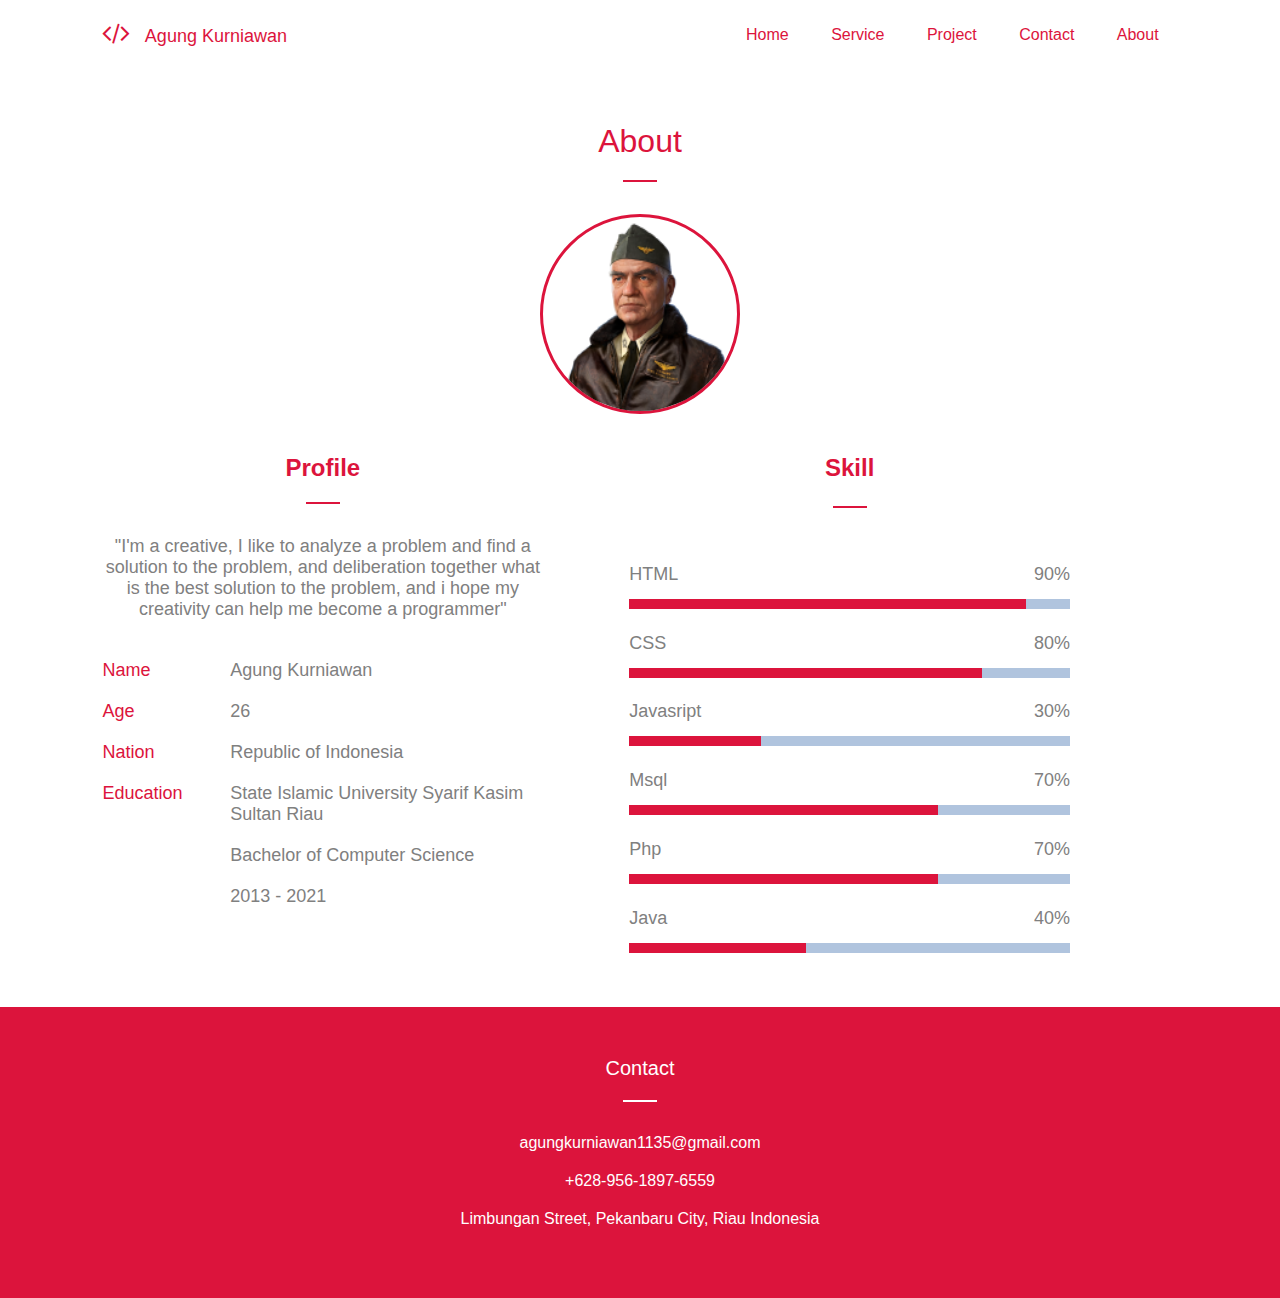
==== about.html @ ad40d70b "Update about.html" ====
<!DOCTYPE html>
<html lang="en">
<head>
    <meta charset="UTF-8">
    <meta http-equiv="X-UA-Compatible" content="IE=edge">
    <meta name="viewport" content="width=device-width, initial-scale=1.0">
    <title>Portfolio</title>
    <link rel="stylesheet" href="style.css">
    <link rel="stylesheet" href="awesome/css/all.min.css">
    <link rel="stylesheet" href="https://maxcdn.bootstrapcdn.com/font-awesome/4.5.0/css/font-awesome.min.css" />
</head>
    <body>
        <!-- Navbar -->
        <div class="navbar-fixed">
            <div class="navbar-relative">
                <i class="fa fa-code"></i>
                <a href="#">Agung Kurniawan</a>
                <div class="navbar-absolute">
                    <a href="index.html">Home</a>
                    <a href="index.html#service">Service</a>
                    <a href="index.html#project">Project</a>
                    <a href="#contact">Contact</a>
                    <a href="#about">About</a>
                </div>
                
            </div>
        </div>

        
        <!-- About -->
        <div class="about" id="about">
            <h1>About</h1>
            <div class="garis">

            </div>
            <img src="halsey.png" alt="profile">

            <div class="about-info">
                <div class="profile">
                    <h2>Profile</h2>
                    <div class="garis">

                    </div>
                    <div class="profile-info">
                        <p>"I'm a creative, I like to analyze a problem and find a solution to the problem, and deliberation together what is the best solution to the problem, and i hope my creativity can help me become a programmer"</p>
                        <div class="bio">
                            <!-- name -->
                            <h5>Name</h5>
                            <h5>Agung Kurniawan</h5>

                            <!-- age -->
                            <h5>Age</h5>
                            <h5>26</h5>

                            <!-- nation -->
                            <h5>Nation</h5>
                            <h5>Republic of Indonesia</h5>

                            <!-- study -->
                            <h5>Education</h5>
                            <h5>State Islamic University Syarif Kasim Sultan Riau </h5>
                            <h5></h5>
                            <h5>Bachelor of Computer Science</h5>
                            <h5></h5>
                            <h5>2013 - 2021</h5>

                        </div>
                    </div>
                </div>


                <div class="skill">
                    <h2>Skill</h2>
                    <div class="garis">

                    </div>
                    <!-- HTML -->
                    <div class="skill-info">
                        <h4>HTML</h4>
                        <h4>90%</h4>
                    </div>
                    <div class="bar">
                        <div class="rate html">

                        </div>
                    </div>

                    <!-- CSS -->
                    <div class="skill-info">
                        <h4>CSS</h4>
                        <h4>80%</h4>
                    </div>
                    <div class="bar">
                        <div class="rate css">

                        </div>
                    </div>

                    <!-- Javasript -->
                    <div class="skill-info">
                        <h4>Javasript</h4>
                        <h4>30%</h4>
                    </div>
                    <div class="bar">
                        <div class="rate javascript">

                        </div>
                    </div>

                    <!-- Mysql -->
                    <div class="skill-info">
                        <h4>Msql</h4>
                        <h4>70%</h4>
                    </div>
                    <div class="bar">
                        <div class="rate mysql">

                        </div>
                    </div>

                    <!-- Php -->
                    <div class="skill-info">
                        <h4>Php</h4>
                        <h4>70%</h4>
                    </div>
                    <div class="bar">
                        <div class="rate php">

                        </div>
                    </div>

                    <!-- Java -->
                    <div class="skill-info">
                        <h4>Java</h4>
                        <h4>40%</h4>
                    </div>
                    <div class="bar">
                        <div class="rate java">

                        </div>
                    </div>

                    
                </div>
            </div>
        </div>


       


        <!-- footer -->
        <div class="footer">
            <h4 id="contact">Contact</h4>
            <div class="garis">

            </div>
            <div class="contact-list">
                <a href="mailto:agungkurniawan1135@gmail.com">agungkurniawan1135@gmail.com
                </a>
                <a href="tel:+628-956-1897-6559">+628-956-1897-6559</a>
                <h4>Limbungan Street, Pekanbaru City, Riau Indonesia</h4>
            </div>
        </div>


    </body>
</html>
---- style.css ----
html {
    scroll-behavior: smooth;
}
body {
    font-family: Arial, Helvetica, sans-serif;
    font-size: 16px;
    color: grey;
    margin: 0;
}

.navbar-fixed {
    position: fixed;
    top: 0;
    left: 0;
    right: 0;
    width: 100%;
    background-color: white;
}
.navbar-relative {
    position: relative;
    width: 84%;
    margin : 0 auto;
    box-sizing: border-box;
}
.navbar-relative i {
    color: crimson;
    padding-right: 10px;
    font-size: 26px;
}
.navbar-relative a {
    display: inline-block;
    color: crimson;
    padding: 26px 0;
    text-decoration: none;
    font-size: 18px;
    font-weight: 500;
}
.navbar-relative a i:hover {
    color:darkred;
}
.navbar-absolute {
    position: absolute;
    top:0;
    right: 0;
    box-sizing: border-box;
}
.navbar-absolute a {
    display: inline-block;
    padding: 26px 19px;
    color: crimson;
    text-decoration: none;
    font-size: 16px;
    font-weight: normal;
}
.navbar-absolute a:hover {
    color:darkred;
}




.header {
    width: 84%;
    height: 470px;
    margin: 73px auto 0 auto;
    display: grid;
    grid-template-columns: 50% 50%;
    box-sizing: border-box;
}
.header .title h1 {
    padding: 30px 0 0 0;
    margin: 0;
}
.header .title h1:first-of-type {
    font-size: 24px;
    padding: 60px 0 0 0;
    margin: 0;
}
.header .title h2 {
    color:crimson;
    font-size: 24px;
    padding: 30px 0 0 0;
    margin: 0;
}
.header .image {
    background-image: url(banner.jpg);
    background-size: 100%;
    background-repeat: no-repeat;
}




.service {
    width: 100%;
    display: grid;
    grid-template-columns: 100%;
    grid-template-rows: auto auto;
    background-color: crimson;
    box-sizing: border-box;
    padding: 50px 0;
}
.service h2 {
    margin: 0;
    font-size: 38px;
    text-align: center;
    color: white;
    font-weight: normal;
    padding-bottom: 20px;
}
.service .garis {
    width: 34px;
    height: 32px;
    border-top: 2px solid white;
    margin: 0 auto;
}
.service .card {
    width: 84%;
    margin: 0 auto;
    display: grid;
    grid-template-columns: 30% 30% 30%;
    grid-template-rows: auto;
    grid-column-gap: 5%;
}
.service .card .design {
    background-color: white;
    border-radius: 15px;
    padding: 20px;
    box-sizing: border-box;
}
.service .card .info {
    background-color: white;
    border-radius: 10px;
    padding: 30px 20px;
    width: 100%;
    box-sizing: border-box;
}
.service .card .info h3 {
    margin: 0;
    text-align: center;
    color: crimson;

}
.service .card .info p {
    text-align: center;
}
.service .card .info i {
    display: block;
    color: crimson;
    text-align: center;
    font-size: 60px;
    font-weight: normal;
    padding-bottom: 16px;
}




.project {
    width: 84%;
    margin: 0 auto;
    padding: 50px 0;
    display: grid;
    grid-template-columns: 100%;
    grid-template-rows: auto;
}
.project h2 {
    margin: 0;
    text-align: center;
    font-size: 38px;
    color: crimson;
    font-weight: normal;
    padding-bottom: 20px;
}
.project .garis {
    width: 34px;
    height: 32px;
    border-top: 2px solid crimson;
    margin: 0 auto;
}
.project .project-list {
    display: grid;
    grid-template-columns: 30% 62%;
    box-sizing: border-box;
    grid-column-gap: 8%;
    grid-row-gap: 10px 10px 10px;
}
.project .project-list .list-info {
    display: grid;
    box-sizing: border-box;
    grid-template-columns: 100%;
    grid-template-rows: auto auto auto;
}
.project .project-list img {
    width: 100%;
}
.project .project-list .list-info h1 {
    font-size:30px;
    font-weight: normal;
}
.project .project-list .list-info a {
    display: inline-block;
    color: crimson;
    text-decoration: none;
    text-align: center;
    width: 80px;
    font-size: 18px;
    padding: 10px 20px;
    margin: 20px 0;
    border: 1px solid crimson;
    border-radius: 14px;
}
.project .project-list .list-info a:hover {
    color: white;
    background-color: crimson;
}
.project .project-list .list-info p {
    text-align: justify;
}




.footer {
    width: 100%;
    background-color: crimson;
    box-sizing: border-box;
    padding: 50px 0;
}
.footer h4 {
    margin: 0;
    font-size: 20px;
    color: white;
    text-align: center;
    font-weight: normal;
    padding-bottom: 20px;
}
.footer .garis {
    width: 34px;
    height: 32px;
    border-top: 2px solid white;
    margin: 0 auto;
}
.footer .contact-list {
    width: 84%;
    margin: 0 auto;
    display: grid;
    grid-template-columns: 100%;
    grid-template-rows: auto;
}
.footer .contact-list a{
    display: inline-block;
    text-align: center;
    color: white;
    padding-bottom: 20px;
    font-size: 16px;
    text-decoration: none;
}
.footer .contact-list a:hover{
    text-decoration:underline;
}
.footer .contact-list h4{
    display: inline-block;
    text-align: center;
    color: white;
    padding-bottom: 20px;
    font-size: 16px;
    font-weight: normal;
}




.about {
    width: 84%;
    margin: 73px auto 0 auto;
    padding: 50px 0;
    box-sizing: border-box;
}
.about h1 {
    text-align: center;
    margin: 0;
    color: crimson;
    font-weight: normal;
    padding-bottom: 20px;
}
.about .garis {
    width: 34px;
    height: 32px;
    border-top: 2px solid crimson;
    margin: 0 auto;
}
.about img {
    width: 200px;
    height: 200px;
    display: block;
    margin:0 auto 20px auto;
    border-radius: 100px;
    border: 3px solid crimson;
    text-align: center;
    box-sizing: border-box;
}
.about img:hover {
    background-color: crimson;
    transition-duration: 1.9s;
    cursor:pointer;
}
.about .about-info {
    display: grid;
    width: 100%;
    grid-template-columns: 41% 41%;
    grid-template-rows: auto;
    grid-column-gap: 8%;
}
.about .about-info .profile {
    width: 100%;
}
.about .about-info .profile h2 {
    color: crimson;
    margin: 20px auto;
    text-align: center;
}
.about .about-info .profile .garis {
    width: 34px;
    height: 32px;
    border-top: 2px solid crimson;
    margin: 0 auto;
}
.about .about-info .profile .profile-info {
    display: grid;
    grid-template-columns: 100%;
    grid-template-rows: auto;
}
.about .about-info .profile .profile-info p {
    display: inline-block;
    text-align: center;
    margin: 0;
    padding-bottom: 20px;
    font-size: 18px;
}
.about .about-info .profile .profile-info .bio {
    display: grid;
    width: 100%;
    grid-template-columns: 21% 71%;
    grid-template-areas: auto;
    grid-column-gap: 8%;
}
.about .about-info .profile .profile-info .bio h5 {
    font-size: 18px;
    font-weight: normal;
    margin: 0;
    padding: 20px 0 0 0;
}
.about .about-info .profile .profile-info .bio h5:nth-child(odd) {
    color: crimson;
}
.about .about-info .profile .profile-info .bio h5:last-of-type {
    padding-bottom: 50px;
}




.about .about-info .skill {
    width: 100%;
    display: grid;
    grid-template-rows: auto auto;
}
.about .about-info .skill h2{
    color: crimson;
    text-align: center;
}
.about .about-info .skill .garis {
    width: 34px;
    height: 32px;
    border-top: 2px solid crimson;
    margin: 0 auto;
}
.about .about-info .skill .skill-info {
    display: grid;
    width: 100%;
    grid-template-columns: 50% 50%;
    grid-template-rows: auto;
}
.about .about-info .skill .skill-info h4 {
    margin: 0;
    padding: 20px 0 10px 0;
    font-weight: 500;
    font-size: 18px;
}
.about .about-info .skill .skill-info h4:last-of-type {
    text-align: right;
}
.about .about-info .skill .bar {
    width: 100%;
    height: 10px;
    background-color:lightsteelblue;
}
.about .about-info .skill .bar .rate {
    background-color: crimson;
}
.about .about-info .skill .bar .rate.html {
    width: 90%;
    height: 10px;
}
.about .about-info .skill .bar .rate.css {
    width: 80%;
    height: 10px;
}
.about .about-info .skill .bar .rate.javascript {
    width: 30%;
    height: 10px;
}
.about .about-info .skill .bar .rate.mysql {
    width: 70%;
    height: 10px;
}
.about .about-info .skill .bar .rate.php {
    width: 70%;
    height: 10px;
}
.about .about-info .skill .bar .rate.java {
    width: 40%;
    height: 10px;
}







/* responsive design */
@media screen and (max-width:680px){
    .navbar-relative a {
        visibility: hidden;
    }
    .navbar-absolute {
        display: none;
    }
    .header {
        width: 84%;
        height: 650px;
        display: grid;
        margin: 73px auto 0 auto;
        grid-template-columns: 100%;
        grid-template-rows: 50% 50%;
	}
    .service .card {
        display: grid;
        width: 84%;
        grid-template-columns: 100%;
        grid-template-rows: auto;
        grid-row-gap: 50px;
    }
    .project .project-list {
        width: 100%;
        display: grid;
        grid-template-columns: 100%;
        grid-template-rows: auto;
        grid-row-gap: 5px;
    }
    .project .project-list .list-info h1 {
        text-align: center;
    }
    .project .project-list .list-info p {
        text-align: center;
    }
    .project .project-list .list-info a {
        margin: 20px auto;
    }
    .footer .contact-list {
        width: 84%;
        display: grid;
        grid-template-columns: 100%;
        grid-template-rows: auto;
    }
    .footer .contact-list a {
        text-align: center;
    }
    .about .about-info {
        display: grid;
        width: 100%;
        grid-template-columns: 100%;
        grid-template-rows: auto;
    }
}
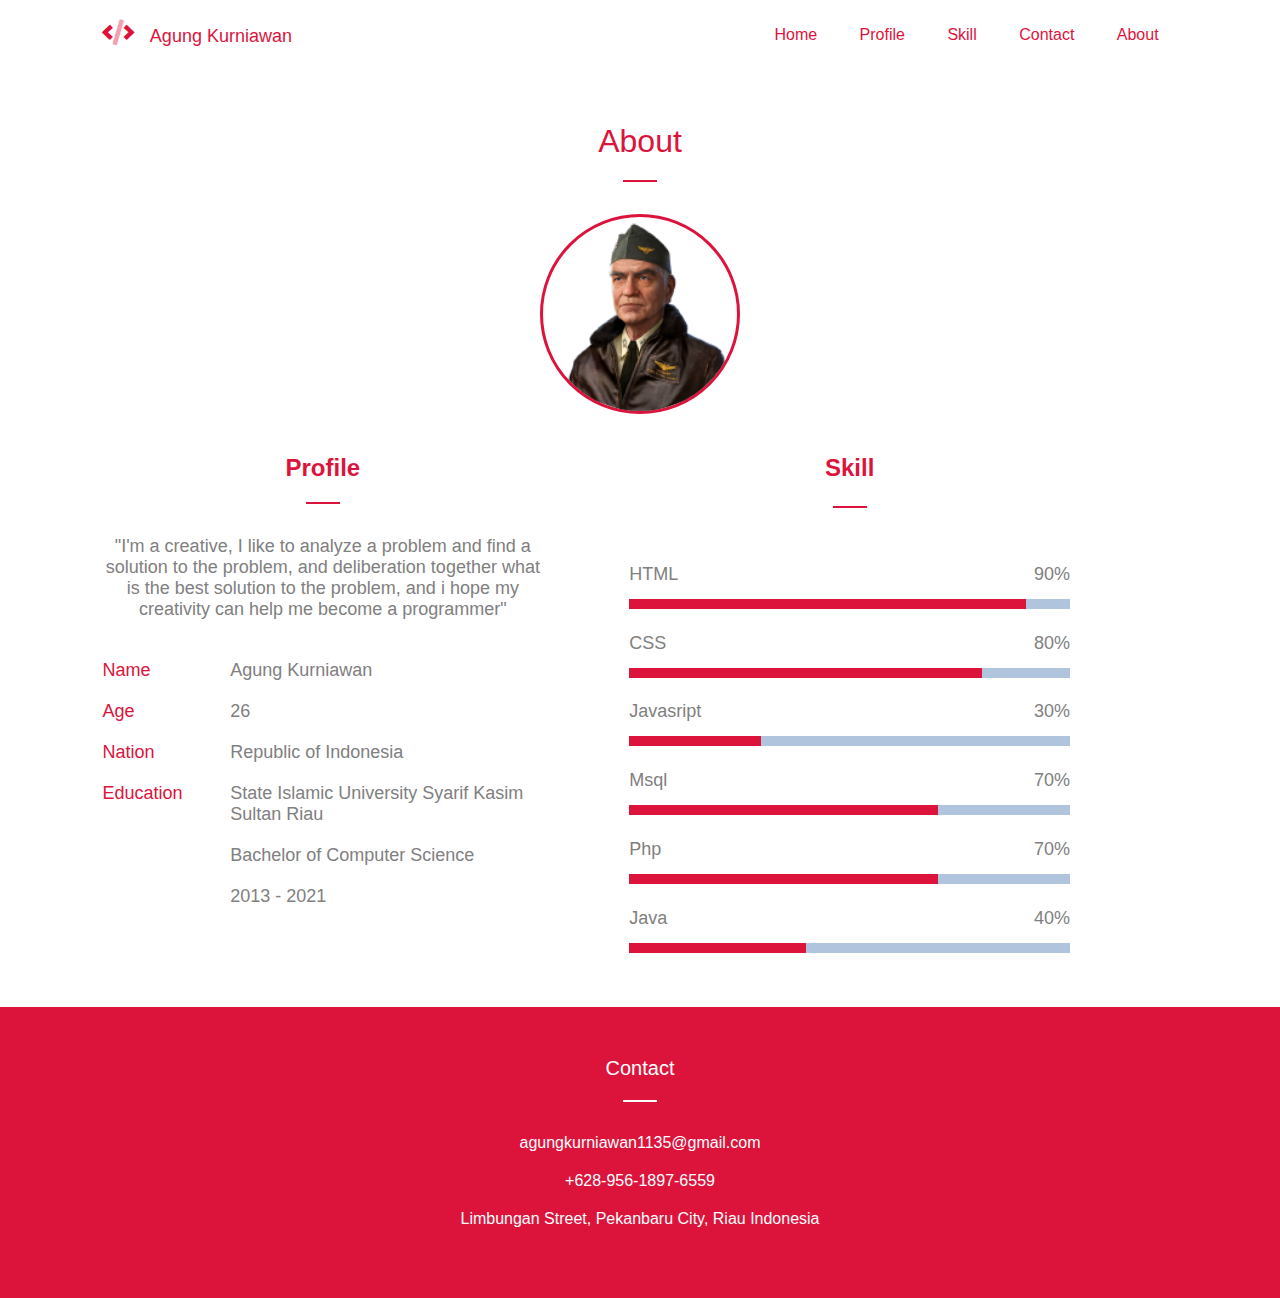
==== commit e0d10c47: "Add files via upload" ====
--- a/about.html
+++ b/about.html
@@ -7,23 +7,39 @@
     <title>Portfolio</title>
     <link rel="stylesheet" href="style.css">
     <link rel="stylesheet" href="awesome/css/all.min.css">
-    <link rel="stylesheet" href="https://maxcdn.bootstrapcdn.com/font-awesome/4.5.0/css/font-awesome.min.css" />
 </head>
     <body>
+        <input id="button" type="checkbox">
         <!-- Navbar -->
         <div class="navbar-fixed">
             <div class="navbar-relative">
-                <i class="fa fa-code"></i>
+                <i class="fad fa-code"></i>
                 <a href="#">Agung Kurniawan</a>
+
+                <!-- navbar adaptive -->
                 <div class="navbar-absolute">
                     <a href="index.html">Home</a>
-                    <a href="index.html#service">Service</a>
-                    <a href="index.html#project">Project</a>
+                    <a href="#profile">Profile</a>
+                    <a href="#skill">Skill</a>
                     <a href="#contact">Contact</a>
                     <a href="#about">About</a>
                 </div>
-                
+
+                <!-- button list -->
+                <div class="button-list">
+                    <label for="button" class="fa fa-bars"></label>
+                </div>
             </div>
+        </div>
+
+
+        <!-- navbar responsive -->
+        <div class="navbar-responsive">
+            <a href="index.html">Home</a>
+            <a href="#profile">Profile</a>
+            <a href="#skill">Skill</a>
+            <a href="#contact">Contact</a>
+            <a href="#about">About</a>
         </div>
 
         
@@ -36,7 +52,7 @@
             <img src="halsey.png" alt="profile">
 
             <div class="about-info">
-                <div class="profile">
+                <div class="profile" id="profile">
                     <h2>Profile</h2>
                     <div class="garis">
 
@@ -69,7 +85,7 @@
                 </div>
 
 
-                <div class="skill">
+                <div class="skill" id="skill">
                     <h2>Skill</h2>
                     <div class="garis">
 
@@ -165,4 +181,4 @@
 
 
     </body>
-</html>
+</html>--- a/style.css
+++ b/style.css
@@ -58,6 +58,52 @@
 
 
 
+.button-list {
+    position: absolute;
+    top: 0;
+    right: 0;
+    box-sizing: border-box;
+    display: none;
+}
+.button-list label {
+    color:crimson;
+    padding: 22px 19px;
+    font-size: 26px;
+    font-weight: 500;
+    cursor:pointer;
+}
+.button-list label:hover {
+    color: firebrick;
+}
+
+
+
+
+#button {
+    display: none;
+}
+.navbar-responsive {
+    position: fixed;
+    width: 100%;
+    background-color:white;
+    display: none;
+}
+.navbar-responsive a {
+    color: crimson;
+    display: block;
+    font-size: 18px;
+    font-weight: 500;
+    width: 100%;
+    padding: 20px 7%;
+    text-decoration: none;
+}
+.navbar-responsive a:hover {
+    color: white;
+    background-color: crimson;
+}
+
+
+
 
 .header {
     width: 84%;
@@ -83,7 +129,7 @@
     margin: 0;
 }
 .header .image {
-    background-image: url(banner.jpg);
+    background-image: url(/banner.jpg);
     background-size: 100%;
     background-repeat: no-repeat;
 }
@@ -437,6 +483,12 @@
     }
     .navbar-absolute {
         display: none;
+    }
+    #button:checked ~ .navbar-responsive {
+        display: block;
+    }
+    .button-list {
+        display: block;
     }
     .header {
         width: 84%;
@@ -484,4 +536,4 @@
         grid-template-columns: 100%;
         grid-template-rows: auto;
     }
-}
+}--- a/awesome/css/all.min.css
+++ b/awesome/css/all.min.css
@@ -0,0 +1,4 @@
+/*!
+ * Font Awesome Pro 5.15.4 by @fontawesome - https://fontawesome.com
+ * License - https://fontawesome.com/license (Commercial License)
+ */.fa,.fab,.fad,.fal,.far,.fas{-moz-osx-font-smoothing:grayscale;-webkit-font-smoothing:antialiased;display:inline-block;font-style:normal;font-variant:normal;text-rendering:auto;line-height:1}.fa-lg{font-size:1.33333em;line-height:.75em;vertical-align:-.0667em}.fa-xs{font-size:.75em}.fa-sm{font-size:.875em}.fa-1x{font-size:1em}.fa-2x{font-size:2em}.fa-3x{font-size:3em}.fa-4x{font-size:4em}.fa-5x{font-size:5em}.fa-6x{font-size:6em}.fa-7x{font-size:7em}.fa-8x{font-size:8em}.fa-9x{font-size:9em}.fa-10x{font-size:10em}.fa-fw{text-align:center;width:1.25em}.fa-ul{list-style-type:none;margin-left:2.5em;padding-left:0}.fa-ul>li{position:relative}.fa-li{left:-2em;position:absolute;text-align:center;width:2em;line-height:inherit}.fa-border{border:.08em solid #eee;border-radius:.1em;padding:.2em .25em .15em}.fa-pull-left{float:left}.fa-pull-right{float:right}.fa.fa-pull-left,.fab.fa-pull-left,.fal.fa-pull-left,.far.fa-pull-left,.fas.fa-pull-left{margin-right:.3em}.fa.fa-pull-right,.fab.fa-pull-right,.fal.fa-pull-right,.far.fa-pull-right,.fas.fa-pull-right{margin-left:.3em}.fa-spin{-webkit-animation:fa-spin 2s linear infinite;animation:fa-spin 2s linear infinite}.fa-pulse{-webkit-animation:fa-spin 1s steps(8) infinite;animation:fa-spin 1s steps(8) infinite}@-webkit-keyframes fa-spin{0%{-webkit-transform:rotate(0deg);transform:rotate(0deg)}to{-webkit-transform:rotate(1turn);transform:rotate(1turn)}}@keyframes fa-spin{0%{-webkit-transform:rotate(0deg);transform:rotate(0deg)}to{-webkit-transform:rotate(1turn);transform:rotate(1turn)}}.fa-rotate-90{-ms-filter:"progid:DXImageTransform.Microsoft.BasicImage(rotation=1)";-webkit-transform:rotate(90deg);transform:rotate(90deg)}.fa-rotate-180{-ms-filter:"progid:DXImageTransform.Microsoft.BasicImage(rotation=2)";-webkit-transform:rotate(180deg);transform:rotate(180deg)}.fa-rotate-270{-ms-filter:"progid:DXImageTransform.Microsoft.BasicImage(rotation=3)";-webkit-transform:rotate(270deg);transform:rotate(270deg)}.fa-flip-horizontal{-ms-filter:"progid:DXImageTransform.Microsoft.BasicImage(rotation=0, mirror=1)";-webkit-transform:scaleX(-1);transform:scaleX(-1)}.fa-flip-vertical{-webkit-transform:scaleY(-1);transform:scaleY(-1)}.fa-flip-both,.fa-flip-horizontal.fa-flip-vertical,.fa-flip-vertical{-ms-filter:"progid:DXImageTransform.Microsoft.BasicImage(rotation=2, mirror=1)"}.fa-flip-both,.fa-flip-horizontal.fa-flip-vertical{-webkit-transform:scale(-1);transform:scale(-1)}:root .fa-flip-both,:root .fa-flip-horizontal,:root .fa-flip-vertical,:root .fa-rotate-90,:root .fa-rotate-180,:root .fa-rotate-270{-webkit-filter:none;filter:none}.fa-stack{display:inline-block;height:2em;line-height:2em;position:relative;vertical-align:middle;width:2.5em}.fa-stack-1x,.fa-stack-2x{left:0;position:absolute;text-align:center;width:100%}.fa-stack-1x{line-height:inherit}.fa-stack-2x{font-size:2em}.fa-inverse{color:#fff}.fa-500px:before{content:"\f26e"}.fa-abacus:before{content:"\f640"}.fa-accessible-icon:before{content:"\f368"}.fa-accusoft:before{content:"\f369"}.fa-acorn:before{content:"\f6ae"}.fa-acquisitions-incorporated:before{content:"\f6af"}.fa-ad:before{content:"\f641"}.fa-address-book:before{content:"\f2b9"}.fa-address-card:before{content:"\f2bb"}.fa-adjust:before{content:"\f042"}.fa-adn:before{content:"\f170"}.fa-adversal:before{content:"\f36a"}.fa-affiliatetheme:before{content:"\f36b"}.fa-air-conditioner:before{content:"\f8f4"}.fa-air-freshener:before{content:"\f5d0"}.fa-airbnb:before{content:"\f834"}.fa-alarm-clock:before{content:"\f34e"}.fa-alarm-exclamation:before{content:"\f843"}.fa-alarm-plus:before{content:"\f844"}.fa-alarm-snooze:before{content:"\f845"}.fa-album:before{content:"\f89f"}.fa-album-collection:before{content:"\f8a0"}.fa-algolia:before{content:"\f36c"}.fa-alicorn:before{content:"\f6b0"}.fa-alien:before{content:"\f8f5"}.fa-alien-monster:before{content:"\f8f6"}.fa-align-center:before{content:"\f037"}.fa-align-justify:before{content:"\f039"}.fa-align-left:before{content:"\f036"}.fa-align-right:before{content:"\f038"}.fa-align-slash:before{content:"\f846"}.fa-alipay:before{content:"\f642"}.fa-allergies:before{content:"\f461"}.fa-amazon:before{content:"\f270"}.fa-amazon-pay:before{content:"\f42c"}.fa-ambulance:before{content:"\f0f9"}.fa-american-sign-language-interpreting:before{content:"\f2a3"}.fa-amilia:before{content:"\f36d"}.fa-amp-guitar:before{content:"\f8a1"}.fa-analytics:before{content:"\f643"}.fa-anchor:before{content:"\f13d"}.fa-android:before{content:"\f17b"}.fa-angel:before{content:"\f779"}.fa-angellist:before{content:"\f209"}.fa-angle-double-down:before{content:"\f103"}.fa-angle-double-left:before{content:"\f100"}.fa-angle-double-right:before{content:"\f101"}.fa-angle-double-up:before{content:"\f102"}.fa-angle-down:before{content:"\f107"}.fa-angle-left:before{content:"\f104"}.fa-angle-right:before{content:"\f105"}.fa-angle-up:before{content:"\f106"}.fa-angry:before{content:"\f556"}.fa-angrycreative:before{content:"\f36e"}.fa-angular:before{content:"\f420"}.fa-ankh:before{content:"\f644"}.fa-app-store:before{content:"\f36f"}.fa-app-store-ios:before{content:"\f370"}.fa-apper:before{content:"\f371"}.fa-apple:before{content:"\f179"}.fa-apple-alt:before{content:"\f5d1"}.fa-apple-crate:before{content:"\f6b1"}.fa-apple-pay:before{content:"\f415"}.fa-archive:before{content:"\f187"}.fa-archway:before{content:"\f557"}.fa-arrow-alt-circle-down:before{content:"\f358"}.fa-arrow-alt-circle-left:before{content:"\f359"}.fa-arrow-alt-circle-right:before{content:"\f35a"}.fa-arrow-alt-circle-up:before{content:"\f35b"}.fa-arrow-alt-down:before{content:"\f354"}.fa-arrow-alt-from-bottom:before{content:"\f346"}.fa-arrow-alt-from-left:before{content:"\f347"}.fa-arrow-alt-from-right:before{content:"\f348"}.fa-arrow-alt-from-top:before{content:"\f349"}.fa-arrow-alt-left:before{content:"\f355"}.fa-arrow-alt-right:before{content:"\f356"}.fa-arrow-alt-square-down:before{content:"\f350"}.fa-arrow-alt-square-left:before{content:"\f351"}.fa-arrow-alt-square-right:before{content:"\f352"}.fa-arrow-alt-square-up:before{content:"\f353"}.fa-arrow-alt-to-bottom:before{content:"\f34a"}.fa-arrow-alt-to-left:before{content:"\f34b"}.fa-arrow-alt-to-right:before{content:"\f34c"}.fa-arrow-alt-to-top:before{content:"\f34d"}.fa-arrow-alt-up:before{content:"\f357"}.fa-arrow-circle-down:before{content:"\f0ab"}.fa-arrow-circle-left:before{content:"\f0a8"}.fa-arrow-circle-right:before{content:"\f0a9"}.fa-arrow-circle-up:before{content:"\f0aa"}.fa-arrow-down:before{content:"\f063"}.fa-arrow-from-bottom:before{content:"\f342"}.fa-arrow-from-left:before{content:"\f343"}.fa-arrow-from-right:before{content:"\f344"}.fa-arrow-from-top:before{content:"\f345"}.fa-arrow-left:before{content:"\f060"}.fa-arrow-right:before{content:"\f061"}.fa-arrow-square-down:before{content:"\f339"}.fa-arrow-square-left:before{content:"\f33a"}.fa-arrow-square-right:before{content:"\f33b"}.fa-arrow-square-up:before{content:"\f33c"}.fa-arrow-to-bottom:before{content:"\f33d"}.fa-arrow-to-left:before{content:"\f33e"}.fa-arrow-to-right:before{content:"\f340"}.fa-arrow-to-top:before{content:"\f341"}.fa-arrow-up:before{content:"\f062"}.fa-arrows:before{content:"\f047"}.fa-arrows-alt:before{content:"\f0b2"}.fa-arrows-alt-h:before{content:"\f337"}.fa-arrows-alt-v:before{content:"\f338"}.fa-arrows-h:before{content:"\f07e"}.fa-arrows-v:before{content:"\f07d"}.fa-artstation:before{content:"\f77a"}.fa-assistive-listening-systems:before{content:"\f2a2"}.fa-asterisk:before{content:"\f069"}.fa-asymmetrik:before{content:"\f372"}.fa-at:before{content:"\f1fa"}.fa-atlas:before{content:"\f558"}.fa-atlassian:before{content:"\f77b"}.fa-atom:before{content:"\f5d2"}.fa-atom-alt:before{content:"\f5d3"}.fa-audible:before{content:"\f373"}.fa-audio-description:before{content:"\f29e"}.fa-autoprefixer:before{content:"\f41c"}.fa-avianex:before{content:"\f374"}.fa-aviato:before{content:"\f421"}.fa-award:before{content:"\f559"}.fa-aws:before{content:"\f375"}.fa-axe:before{content:"\f6b2"}.fa-axe-battle:before{content:"\f6b3"}.fa-baby:before{content:"\f77c"}.fa-baby-carriage:before{content:"\f77d"}.fa-backpack:before{content:"\f5d4"}.fa-backspace:before{content:"\f55a"}.fa-backward:before{content:"\f04a"}.fa-bacon:before{content:"\f7e5"}.fa-bacteria:before{content:"\e059"}.fa-bacterium:before{content:"\e05a"}.fa-badge:before{content:"\f335"}.fa-badge-check:before{content:"\f336"}.fa-badge-dollar:before{content:"\f645"}.fa-badge-percent:before{content:"\f646"}.fa-badge-sheriff:before{content:"\f8a2"}.fa-badger-honey:before{content:"\f6b4"}.fa-bags-shopping:before{content:"\f847"}.fa-bahai:before{content:"\f666"}.fa-balance-scale:before{content:"\f24e"}.fa-balance-scale-left:before{content:"\f515"}.fa-balance-scale-right:before{content:"\f516"}.fa-ball-pile:before{content:"\f77e"}.fa-ballot:before{content:"\f732"}.fa-ballot-check:before{content:"\f733"}.fa-ban:before{content:"\f05e"}.fa-band-aid:before{content:"\f462"}.fa-bandcamp:before{content:"\f2d5"}.fa-banjo:before{content:"\f8a3"}.fa-barcode:before{content:"\f02a"}.fa-barcode-alt:before{content:"\f463"}.fa-barcode-read:before{content:"\f464"}.fa-barcode-scan:before{content:"\f465"}.fa-bars:before{content:"\f0c9"}.fa-baseball:before{content:"\f432"}.fa-baseball-ball:before{content:"\f433"}.fa-basketball-ball:before{content:"\f434"}.fa-basketball-hoop:before{content:"\f435"}.fa-bat:before{content:"\f6b5"}.fa-bath:before{content:"\f2cd"}.fa-battery-bolt:before{content:"\f376"}.fa-battery-empty:before{content:"\f244"}.fa-battery-full:before{content:"\f240"}.fa-battery-half:before{content:"\f242"}.fa-battery-quarter:before{content:"\f243"}.fa-battery-slash:before{content:"\f377"}.fa-battery-three-quarters:before{content:"\f241"}.fa-battle-net:before{content:"\f835"}.fa-bed:before{content:"\f236"}.fa-bed-alt:before{content:"\f8f7"}.fa-bed-bunk:before{content:"\f8f8"}.fa-bed-empty:before{content:"\f8f9"}.fa-beer:before{content:"\f0fc"}.fa-behance:before{content:"\f1b4"}.fa-behance-square:before{content:"\f1b5"}.fa-bell:before{content:"\f0f3"}.fa-bell-exclamation:before{content:"\f848"}.fa-bell-on:before{content:"\f8fa"}.fa-bell-plus:before{content:"\f849"}.fa-bell-school:before{content:"\f5d5"}.fa-bell-school-slash:before{content:"\f5d6"}.fa-bell-slash:before{content:"\f1f6"}.fa-bells:before{content:"\f77f"}.fa-betamax:before{content:"\f8a4"}.fa-bezier-curve:before{content:"\f55b"}.fa-bible:before{content:"\f647"}.fa-bicycle:before{content:"\f206"}.fa-biking:before{content:"\f84a"}.fa-biking-mountain:before{content:"\f84b"}.fa-bimobject:before{content:"\f378"}.fa-binoculars:before{content:"\f1e5"}.fa-biohazard:before{content:"\f780"}.fa-birthday-cake:before{content:"\f1fd"}.fa-bitbucket:before{content:"\f171"}.fa-bitcoin:before{content:"\f379"}.fa-bity:before{content:"\f37a"}.fa-black-tie:before{content:"\f27e"}.fa-blackberry:before{content:"\f37b"}.fa-blanket:before{content:"\f498"}.fa-blender:before{content:"\f517"}.fa-blender-phone:before{content:"\f6b6"}.fa-blind:before{content:"\f29d"}.fa-blinds:before{content:"\f8fb"}.fa-blinds-open:before{content:"\f8fc"}.fa-blinds-raised:before{content:"\f8fd"}.fa-blog:before{content:"\f781"}.fa-blogger:before{content:"\f37c"}.fa-blogger-b:before{content:"\f37d"}.fa-bluetooth:before{content:"\f293"}.fa-bluetooth-b:before{content:"\f294"}.fa-bold:before{content:"\f032"}.fa-bolt:before{content:"\f0e7"}.fa-bomb:before{content:"\f1e2"}.fa-bone:before{content:"\f5d7"}.fa-bone-break:before{content:"\f5d8"}.fa-bong:before{content:"\f55c"}.fa-book:before{content:"\f02d"}.fa-book-alt:before{content:"\f5d9"}.fa-book-dead:before{content:"\f6b7"}.fa-book-heart:before{content:"\f499"}.fa-book-medical:before{content:"\f7e6"}.fa-book-open:before{content:"\f518"}.fa-book-reader:before{content:"\f5da"}.fa-book-spells:before{content:"\f6b8"}.fa-book-user:before{content:"\f7e7"}.fa-bookmark:before{content:"\f02e"}.fa-books:before{content:"\f5db"}.fa-books-medical:before{content:"\f7e8"}.fa-boombox:before{content:"\f8a5"}.fa-boot:before{content:"\f782"}.fa-booth-curtain:before{content:"\f734"}.fa-bootstrap:before{content:"\f836"}.fa-border-all:before{content:"\f84c"}.fa-border-bottom:before{content:"\f84d"}.fa-border-center-h:before{content:"\f89c"}.fa-border-center-v:before{content:"\f89d"}.fa-border-inner:before{content:"\f84e"}.fa-border-left:before{content:"\f84f"}.fa-border-none:before{content:"\f850"}.fa-border-outer:before{content:"\f851"}.fa-border-right:before{content:"\f852"}.fa-border-style:before{content:"\f853"}.fa-border-style-alt:before{content:"\f854"}.fa-border-top:before{content:"\f855"}.fa-bow-arrow:before{content:"\f6b9"}.fa-bowling-ball:before{content:"\f436"}.fa-bowling-pins:before{content:"\f437"}.fa-box:before{content:"\f466"}.fa-box-alt:before{content:"\f49a"}.fa-box-ballot:before{content:"\f735"}.fa-box-check:before{content:"\f467"}.fa-box-fragile:before{content:"\f49b"}.fa-box-full:before{content:"\f49c"}.fa-box-heart:before{content:"\f49d"}.fa-box-open:before{content:"\f49e"}.fa-box-tissue:before{content:"\e05b"}.fa-box-up:before{content:"\f49f"}.fa-box-usd:before{content:"\f4a0"}.fa-boxes:before{content:"\f468"}.fa-boxes-alt:before{content:"\f4a1"}.fa-boxing-glove:before{content:"\f438"}.fa-brackets:before{content:"\f7e9"}.fa-brackets-curly:before{content:"\f7ea"}.fa-braille:before{content:"\f2a1"}.fa-brain:before{content:"\f5dc"}.fa-bread-loaf:before{content:"\f7eb"}.fa-bread-slice:before{content:"\f7ec"}.fa-briefcase:before{content:"\f0b1"}.fa-briefcase-medical:before{content:"\f469"}.fa-bring-forward:before{content:"\f856"}.fa-bring-front:before{content:"\f857"}.fa-broadcast-tower:before{content:"\f519"}.fa-broom:before{content:"\f51a"}.fa-browser:before{content:"\f37e"}.fa-brush:before{content:"\f55d"}.fa-btc:before{content:"\f15a"}.fa-buffer:before{content:"\f837"}.fa-bug:before{content:"\f188"}.fa-building:before{content:"\f1ad"}.fa-bullhorn:before{content:"\f0a1"}.fa-bullseye:before{content:"\f140"}.fa-bullseye-arrow:before{content:"\f648"}.fa-bullseye-pointer:before{content:"\f649"}.fa-burger-soda:before{content:"\f858"}.fa-burn:before{content:"\f46a"}.fa-buromobelexperte:before{content:"\f37f"}.fa-burrito:before{content:"\f7ed"}.fa-bus:before{content:"\f207"}.fa-bus-alt:before{content:"\f55e"}.fa-bus-school:before{content:"\f5dd"}.fa-business-time:before{content:"\f64a"}.fa-buy-n-large:before{content:"\f8a6"}.fa-buysellads:before{content:"\f20d"}.fa-cabinet-filing:before{content:"\f64b"}.fa-cactus:before{content:"\f8a7"}.fa-calculator:before{content:"\f1ec"}.fa-calculator-alt:before{content:"\f64c"}.fa-calendar:before{content:"\f133"}.fa-calendar-alt:before{content:"\f073"}.fa-calendar-check:before{content:"\f274"}.fa-calendar-day:before{content:"\f783"}.fa-calendar-edit:before{content:"\f333"}.fa-calendar-exclamation:before{content:"\f334"}.fa-calendar-minus:before{content:"\f272"}.fa-calendar-plus:before{content:"\f271"}.fa-calendar-star:before{content:"\f736"}.fa-calendar-times:before{content:"\f273"}.fa-calendar-week:before{content:"\f784"}.fa-camcorder:before{content:"\f8a8"}.fa-camera:before{content:"\f030"}.fa-camera-alt:before{content:"\f332"}.fa-camera-home:before{content:"\f8fe"}.fa-camera-movie:before{content:"\f8a9"}.fa-camera-polaroid:before{content:"\f8aa"}.fa-camera-retro:before{content:"\f083"}.fa-campfire:before{content:"\f6ba"}.fa-campground:before{content:"\f6bb"}.fa-canadian-maple-leaf:before{content:"\f785"}.fa-candle-holder:before{content:"\f6bc"}.fa-candy-cane:before{content:"\f786"}.fa-candy-corn:before{content:"\f6bd"}.fa-cannabis:before{content:"\f55f"}.fa-capsules:before{content:"\f46b"}.fa-car:before{content:"\f1b9"}.fa-car-alt:before{content:"\f5de"}.fa-car-battery:before{content:"\f5df"}.fa-car-building:before{content:"\f859"}.fa-car-bump:before{content:"\f5e0"}.fa-car-bus:before{content:"\f85a"}.fa-car-crash:before{content:"\f5e1"}.fa-car-garage:before{content:"\f5e2"}.fa-car-mechanic:before{content:"\f5e3"}.fa-car-side:before{content:"\f5e4"}.fa-car-tilt:before{content:"\f5e5"}.fa-car-wash:before{content:"\f5e6"}.fa-caravan:before{content:"\f8ff"}.fa-caravan-alt:before{content:"\e000"}.fa-caret-circle-down:before{content:"\f32d"}.fa-caret-circle-left:before{content:"\f32e"}.fa-caret-circle-right:before{content:"\f330"}.fa-caret-circle-up:before{content:"\f331"}.fa-caret-down:before{content:"\f0d7"}.fa-caret-left:before{content:"\f0d9"}.fa-caret-right:before{content:"\f0da"}.fa-caret-square-down:before{content:"\f150"}.fa-caret-square-left:before{content:"\f191"}.fa-caret-square-right:before{content:"\f152"}.fa-caret-square-up:before{content:"\f151"}.fa-caret-up:before{content:"\f0d8"}.fa-carrot:before{content:"\f787"}.fa-cars:before{content:"\f85b"}.fa-cart-arrow-down:before{content:"\f218"}.fa-cart-plus:before{content:"\f217"}.fa-cash-register:before{content:"\f788"}.fa-cassette-tape:before{content:"\f8ab"}.fa-cat:before{content:"\f6be"}.fa-cat-space:before{content:"\e001"}.fa-cauldron:before{content:"\f6bf"}.fa-cc-amazon-pay:before{content:"\f42d"}.fa-cc-amex:before{content:"\f1f3"}.fa-cc-apple-pay:before{content:"\f416"}.fa-cc-diners-club:before{content:"\f24c"}.fa-cc-discover:before{content:"\f1f2"}.fa-cc-jcb:before{content:"\f24b"}.fa-cc-mastercard:before{content:"\f1f1"}.fa-cc-paypal:before{content:"\f1f4"}.fa-cc-stripe:before{content:"\f1f5"}.fa-cc-visa:before{content:"\f1f0"}.fa-cctv:before{content:"\f8ac"}.fa-centercode:before{content:"\f380"}.fa-centos:before{content:"\f789"}.fa-certificate:before{content:"\f0a3"}.fa-chair:before{content:"\f6c0"}.fa-chair-office:before{content:"\f6c1"}.fa-chalkboard:before{content:"\f51b"}.fa-chalkboard-teacher:before{content:"\f51c"}.fa-charging-station:before{content:"\f5e7"}.fa-chart-area:before{content:"\f1fe"}.fa-chart-bar:before{content:"\f080"}.fa-chart-line:before{content:"\f201"}.fa-chart-line-down:before{content:"\f64d"}.fa-chart-network:before{content:"\f78a"}.fa-chart-pie:before{content:"\f200"}.fa-chart-pie-alt:before{content:"\f64e"}.fa-chart-scatter:before{content:"\f7ee"}.fa-check:before{content:"\f00c"}.fa-check-circle:before{content:"\f058"}.fa-check-double:before{content:"\f560"}.fa-check-square:before{content:"\f14a"}.fa-cheese:before{content:"\f7ef"}.fa-cheese-swiss:before{content:"\f7f0"}.fa-cheeseburger:before{content:"\f7f1"}.fa-chess:before{content:"\f439"}.fa-chess-bishop:before{content:"\f43a"}.fa-chess-bishop-alt:before{content:"\f43b"}.fa-chess-board:before{content:"\f43c"}.fa-chess-clock:before{content:"\f43d"}.fa-chess-clock-alt:before{content:"\f43e"}.fa-chess-king:before{content:"\f43f"}.fa-chess-king-alt:before{content:"\f440"}.fa-chess-knight:before{content:"\f441"}.fa-chess-knight-alt:before{content:"\f442"}.fa-chess-pawn:before{content:"\f443"}.fa-chess-pawn-alt:before{content:"\f444"}.fa-chess-queen:before{content:"\f445"}.fa-chess-queen-alt:before{content:"\f446"}.fa-chess-rook:before{content:"\f447"}.fa-chess-rook-alt:before{content:"\f448"}.fa-chevron-circle-down:before{content:"\f13a"}.fa-chevron-circle-left:before{content:"\f137"}.fa-chevron-circle-right:before{content:"\f138"}.fa-chevron-circle-up:before{content:"\f139"}.fa-chevron-double-down:before{content:"\f322"}.fa-chevron-double-left:before{content:"\f323"}.fa-chevron-double-right:before{content:"\f324"}.fa-chevron-double-up:before{content:"\f325"}.fa-chevron-down:before{content:"\f078"}.fa-chevron-left:before{content:"\f053"}.fa-chevron-right:before{content:"\f054"}.fa-chevron-square-down:before{content:"\f329"}.fa-chevron-square-left:before{content:"\f32a"}.fa-chevron-square-right:before{content:"\f32b"}.fa-chevron-square-up:before{content:"\f32c"}.fa-chevron-up:before{content:"\f077"}.fa-child:before{content:"\f1ae"}.fa-chimney:before{content:"\f78b"}.fa-chrome:before{content:"\f268"}.fa-chromecast:before{content:"\f838"}.fa-church:before{content:"\f51d"}.fa-circle:before{content:"\f111"}.fa-circle-notch:before{content:"\f1ce"}.fa-city:before{content:"\f64f"}.fa-clarinet:before{content:"\f8ad"}.fa-claw-marks:before{content:"\f6c2"}.fa-clinic-medical:before{content:"\f7f2"}.fa-clipboard:before{content:"\f328"}.fa-clipboard-check:before{content:"\f46c"}.fa-clipboard-list:before{content:"\f46d"}.fa-clipboard-list-check:before{content:"\f737"}.fa-clipboard-prescription:before{content:"\f5e8"}.fa-clipboard-user:before{content:"\f7f3"}.fa-clock:before{content:"\f017"}.fa-clone:before{content:"\f24d"}.fa-closed-captioning:before{content:"\f20a"}.fa-cloud:before{content:"\f0c2"}.fa-cloud-download:before{content:"\f0ed"}.fa-cloud-download-alt:before{content:"\f381"}.fa-cloud-drizzle:before{content:"\f738"}.fa-cloud-hail:before{content:"\f739"}.fa-cloud-hail-mixed:before{content:"\f73a"}.fa-cloud-meatball:before{content:"\f73b"}.fa-cloud-moon:before{content:"\f6c3"}.fa-cloud-moon-rain:before{content:"\f73c"}.fa-cloud-music:before{content:"\f8ae"}.fa-cloud-rain:before{content:"\f73d"}.fa-cloud-rainbow:before{content:"\f73e"}.fa-cloud-showers:before{content:"\f73f"}.fa-cloud-showers-heavy:before{content:"\f740"}.fa-cloud-sleet:before{content:"\f741"}.fa-cloud-snow:before{content:"\f742"}.fa-cloud-sun:before{content:"\f6c4"}.fa-cloud-sun-rain:before{content:"\f743"}.fa-cloud-upload:before{content:"\f0ee"}.fa-cloud-upload-alt:before{content:"\f382"}.fa-cloudflare:before{content:"\e07d"}.fa-clouds:before{content:"\f744"}.fa-clouds-moon:before{content:"\f745"}.fa-clouds-sun:before{content:"\f746"}.fa-cloudscale:before{content:"\f383"}.fa-cloudsmith:before{content:"\f384"}.fa-cloudversify:before{content:"\f385"}.fa-club:before{content:"\f327"}.fa-cocktail:before{content:"\f561"}.fa-code:before{content:"\f121"}.fa-code-branch:before{content:"\f126"}.fa-code-commit:before{content:"\f386"}.fa-code-merge:before{content:"\f387"}.fa-codepen:before{content:"\f1cb"}.fa-codiepie:before{content:"\f284"}.fa-coffee:before{content:"\f0f4"}.fa-coffee-pot:before{content:"\e002"}.fa-coffee-togo:before{content:"\f6c5"}.fa-coffin:before{content:"\f6c6"}.fa-coffin-cross:before{content:"\e051"}.fa-cog:before{content:"\f013"}.fa-cogs:before{content:"\f085"}.fa-coin:before{content:"\f85c"}.fa-coins:before{content:"\f51e"}.fa-columns:before{content:"\f0db"}.fa-comet:before{content:"\e003"}.fa-comment:before{content:"\f075"}.fa-comment-alt:before{content:"\f27a"}.fa-comment-alt-check:before{content:"\f4a2"}.fa-comment-alt-dollar:before{content:"\f650"}.fa-comment-alt-dots:before{content:"\f4a3"}.fa-comment-alt-edit:before{content:"\f4a4"}.fa-comment-alt-exclamation:before{content:"\f4a5"}.fa-comment-alt-lines:before{content:"\f4a6"}.fa-comment-alt-medical:before{content:"\f7f4"}.fa-comment-alt-minus:before{content:"\f4a7"}.fa-comment-alt-music:before{content:"\f8af"}.fa-comment-alt-plus:before{content:"\f4a8"}.fa-comment-alt-slash:before{content:"\f4a9"}.fa-comment-alt-smile:before{content:"\f4aa"}.fa-comment-alt-times:before{content:"\f4ab"}.fa-comment-check:before{content:"\f4ac"}.fa-comment-dollar:before{content:"\f651"}.fa-comment-dots:before{content:"\f4ad"}.fa-comment-edit:before{content:"\f4ae"}.fa-comment-exclamation:before{content:"\f4af"}.fa-comment-lines:before{content:"\f4b0"}.fa-comment-medical:before{content:"\f7f5"}.fa-comment-minus:before{content:"\f4b1"}.fa-comment-music:before{content:"\f8b0"}.fa-comment-plus:before{content:"\f4b2"}.fa-comment-slash:before{content:"\f4b3"}.fa-comment-smile:before{content:"\f4b4"}.fa-comment-times:before{content:"\f4b5"}.fa-comments:before{content:"\f086"}.fa-comments-alt:before{content:"\f4b6"}.fa-comments-alt-dollar:before{content:"\f652"}.fa-comments-dollar:before{content:"\f653"}.fa-compact-disc:before{content:"\f51f"}.fa-compass:before{content:"\f14e"}.fa-compass-slash:before{content:"\f5e9"}.fa-compress:before{content:"\f066"}.fa-compress-alt:before{content:"\f422"}.fa-compress-arrows-alt:before{content:"\f78c"}.fa-compress-wide:before{content:"\f326"}.fa-computer-classic:before{content:"\f8b1"}.fa-computer-speaker:before{content:"\f8b2"}.fa-concierge-bell:before{content:"\f562"}.fa-confluence:before{content:"\f78d"}.fa-connectdevelop:before{content:"\f20e"}.fa-construction:before{content:"\f85d"}.fa-container-storage:before{content:"\f4b7"}.fa-contao:before{content:"\f26d"}.fa-conveyor-belt:before{content:"\f46e"}.fa-conveyor-belt-alt:before{content:"\f46f"}.fa-cookie:before{content:"\f563"}.fa-cookie-bite:before{content:"\f564"}.fa-copy:before{content:"\f0c5"}.fa-copyright:before{content:"\f1f9"}.fa-corn:before{content:"\f6c7"}.fa-cotton-bureau:before{content:"\f89e"}.fa-couch:before{content:"\f4b8"}.fa-cow:before{content:"\f6c8"}.fa-cowbell:before{content:"\f8b3"}.fa-cowbell-more:before{content:"\f8b4"}.fa-cpanel:before{content:"\f388"}.fa-creative-commons:before{content:"\f25e"}.fa-creative-commons-by:before{content:"\f4e7"}.fa-creative-commons-nc:before{content:"\f4e8"}.fa-creative-commons-nc-eu:before{content:"\f4e9"}.fa-creative-commons-nc-jp:before{content:"\f4ea"}.fa-creative-commons-nd:before{content:"\f4eb"}.fa-creative-commons-pd:before{content:"\f4ec"}.fa-creative-commons-pd-alt:before{content:"\f4ed"}.fa-creative-commons-remix:before{content:"\f4ee"}.fa-creative-commons-sa:before{content:"\f4ef"}.fa-creative-commons-sampling:before{content:"\f4f0"}.fa-creative-commons-sampling-plus:before{content:"\f4f1"}.fa-creative-commons-share:before{content:"\f4f2"}.fa-creative-commons-zero:before{content:"\f4f3"}.fa-credit-card:before{content:"\f09d"}.fa-credit-card-blank:before{content:"\f389"}.fa-credit-card-front:before{content:"\f38a"}.fa-cricket:before{content:"\f449"}.fa-critical-role:before{content:"\f6c9"}.fa-croissant:before{content:"\f7f6"}.fa-crop:before{content:"\f125"}.fa-crop-alt:before{content:"\f565"}.fa-cross:before{content:"\f654"}.fa-crosshairs:before{content:"\f05b"}.fa-crow:before{content:"\f520"}.fa-crown:before{content:"\f521"}.fa-crutch:before{content:"\f7f7"}.fa-crutches:before{content:"\f7f8"}.fa-css3:before{content:"\f13c"}.fa-css3-alt:before{content:"\f38b"}.fa-cube:before{content:"\f1b2"}.fa-cubes:before{content:"\f1b3"}.fa-curling:before{content:"\f44a"}.fa-cut:before{content:"\f0c4"}.fa-cuttlefish:before{content:"\f38c"}.fa-d-and-d:before{content:"\f38d"}.fa-d-and-d-beyond:before{content:"\f6ca"}.fa-dagger:before{content:"\f6cb"}.fa-dailymotion:before{content:"\e052"}.fa-dashcube:before{content:"\f210"}.fa-database:before{content:"\f1c0"}.fa-deaf:before{content:"\f2a4"}.fa-debug:before{content:"\f7f9"}.fa-deer:before{content:"\f78e"}.fa-deer-rudolph:before{content:"\f78f"}.fa-deezer:before{content:"\e077"}.fa-delicious:before{content:"\f1a5"}.fa-democrat:before{content:"\f747"}.fa-deploydog:before{content:"\f38e"}.fa-deskpro:before{content:"\f38f"}.fa-desktop:before{content:"\f108"}.fa-desktop-alt:before{content:"\f390"}.fa-dev:before{content:"\f6cc"}.fa-deviantart:before{content:"\f1bd"}.fa-dewpoint:before{content:"\f748"}.fa-dharmachakra:before{content:"\f655"}.fa-dhl:before{content:"\f790"}.fa-diagnoses:before{content:"\f470"}.fa-diamond:before{content:"\f219"}.fa-diaspora:before{content:"\f791"}.fa-dice:before{content:"\f522"}.fa-dice-d10:before{content:"\f6cd"}.fa-dice-d12:before{content:"\f6ce"}.fa-dice-d20:before{content:"\f6cf"}.fa-dice-d4:before{content:"\f6d0"}.fa-dice-d6:before{content:"\f6d1"}.fa-dice-d8:before{content:"\f6d2"}.fa-dice-five:before{content:"\f523"}.fa-dice-four:before{content:"\f524"}.fa-dice-one:before{content:"\f525"}.fa-dice-six:before{content:"\f526"}.fa-dice-three:before{content:"\f527"}.fa-dice-two:before{content:"\f528"}.fa-digg:before{content:"\f1a6"}.fa-digging:before{content:"\f85e"}.fa-digital-ocean:before{content:"\f391"}.fa-digital-tachograph:before{content:"\f566"}.fa-diploma:before{content:"\f5ea"}.fa-directions:before{content:"\f5eb"}.fa-disc-drive:before{content:"\f8b5"}.fa-discord:before{content:"\f392"}.fa-discourse:before{content:"\f393"}.fa-disease:before{content:"\f7fa"}.fa-divide:before{content:"\f529"}.fa-dizzy:before{content:"\f567"}.fa-dna:before{content:"\f471"}.fa-do-not-enter:before{content:"\f5ec"}.fa-dochub:before{content:"\f394"}.fa-docker:before{content:"\f395"}.fa-dog:before{content:"\f6d3"}.fa-dog-leashed:before{content:"\f6d4"}.fa-dollar-sign:before{content:"\f155"}.fa-dolly:before{content:"\f472"}.fa-dolly-empty:before{content:"\f473"}.fa-dolly-flatbed:before{content:"\f474"}.fa-dolly-flatbed-alt:before{content:"\f475"}.fa-dolly-flatbed-empty:before{content:"\f476"}.fa-donate:before{content:"\f4b9"}.fa-door-closed:before{content:"\f52a"}.fa-door-open:before{content:"\f52b"}.fa-dot-circle:before{content:"\f192"}.fa-dove:before{content:"\f4ba"}.fa-download:before{content:"\f019"}.fa-draft2digital:before{content:"\f396"}.fa-drafting-compass:before{content:"\f568"}.fa-dragon:before{content:"\f6d5"}.fa-draw-circle:before{content:"\f5ed"}.fa-draw-polygon:before{content:"\f5ee"}.fa-draw-square:before{content:"\f5ef"}.fa-dreidel:before{content:"\f792"}.fa-dribbble:before{content:"\f17d"}.fa-dribbble-square:before{content:"\f397"}.fa-drone:before{content:"\f85f"}.fa-drone-alt:before{content:"\f860"}.fa-dropbox:before{content:"\f16b"}.fa-drum:before{content:"\f569"}.fa-drum-steelpan:before{content:"\f56a"}.fa-drumstick:before{content:"\f6d6"}.fa-drumstick-bite:before{content:"\f6d7"}.fa-drupal:before{content:"\f1a9"}.fa-dryer:before{content:"\f861"}.fa-dryer-alt:before{content:"\f862"}.fa-duck:before{content:"\f6d8"}.fa-dumbbell:before{content:"\f44b"}.fa-dumpster:before{content:"\f793"}.fa-dumpster-fire:before{content:"\f794"}.fa-dungeon:before{content:"\f6d9"}.fa-dyalog:before{content:"\f399"}.fa-ear:before{content:"\f5f0"}.fa-ear-muffs:before{content:"\f795"}.fa-earlybirds:before{content:"\f39a"}.fa-ebay:before{content:"\f4f4"}.fa-eclipse:before{content:"\f749"}.fa-eclipse-alt:before{content:"\f74a"}.fa-edge:before{content:"\f282"}.fa-edge-legacy:before{content:"\e078"}.fa-edit:before{content:"\f044"}.fa-egg:before{content:"\f7fb"}.fa-egg-fried:before{content:"\f7fc"}.fa-eject:before{content:"\f052"}.fa-elementor:before{content:"\f430"}.fa-elephant:before{content:"\f6da"}.fa-ellipsis-h:before{content:"\f141"}.fa-ellipsis-h-alt:before{content:"\f39b"}.fa-ellipsis-v:before{content:"\f142"}.fa-ellipsis-v-alt:before{content:"\f39c"}.fa-ello:before{content:"\f5f1"}.fa-ember:before{content:"\f423"}.fa-empire:before{content:"\f1d1"}.fa-empty-set:before{content:"\f656"}.fa-engine-warning:before{content:"\f5f2"}.fa-envelope:before{content:"\f0e0"}.fa-envelope-open:before{content:"\f2b6"}.fa-envelope-open-dollar:before{content:"\f657"}.fa-envelope-open-text:before{content:"\f658"}.fa-envelope-square:before{content:"\f199"}.fa-envira:before{content:"\f299"}.fa-equals:before{content:"\f52c"}.fa-eraser:before{content:"\f12d"}.fa-erlang:before{content:"\f39d"}.fa-ethereum:before{content:"\f42e"}.fa-ethernet:before{content:"\f796"}.fa-etsy:before{content:"\f2d7"}.fa-euro-sign:before{content:"\f153"}.fa-evernote:before{content:"\f839"}.fa-exchange:before{content:"\f0ec"}.fa-exchange-alt:before{content:"\f362"}.fa-exclamation:before{content:"\f12a"}.fa-exclamation-circle:before{content:"\f06a"}.fa-exclamation-square:before{content:"\f321"}.fa-exclamation-triangle:before{content:"\f071"}.fa-expand:before{content:"\f065"}.fa-expand-alt:before{content:"\f424"}.fa-expand-arrows:before{content:"\f31d"}.fa-expand-arrows-alt:before{content:"\f31e"}.fa-expand-wide:before{content:"\f320"}.fa-expeditedssl:before{content:"\f23e"}.fa-external-link:before{content:"\f08e"}.fa-external-link-alt:before{content:"\f35d"}.fa-external-link-square:before{content:"\f14c"}.fa-external-link-square-alt:before{content:"\f360"}.fa-eye:before{content:"\f06e"}.fa-eye-dropper:before{content:"\f1fb"}.fa-eye-evil:before{content:"\f6db"}.fa-eye-slash:before{content:"\f070"}.fa-facebook:before{content:"\f09a"}.fa-facebook-f:before{content:"\f39e"}.fa-facebook-messenger:before{content:"\f39f"}.fa-facebook-square:before{content:"\f082"}.fa-fan:before{content:"\f863"}.fa-fan-table:before{content:"\e004"}.fa-fantasy-flight-games:before{content:"\f6dc"}.fa-farm:before{content:"\f864"}.fa-fast-backward:before{content:"\f049"}.fa-fast-forward:before{content:"\f050"}.fa-faucet:before{content:"\e005"}.fa-faucet-drip:before{content:"\e006"}.fa-fax:before{content:"\f1ac"}.fa-feather:before{content:"\f52d"}.fa-feather-alt:before{content:"\f56b"}.fa-fedex:before{content:"\f797"}.fa-fedora:before{content:"\f798"}.fa-female:before{content:"\f182"}.fa-field-hockey:before{content:"\f44c"}.fa-fighter-jet:before{content:"\f0fb"}.fa-figma:before{content:"\f799"}.fa-file:before{content:"\f15b"}.fa-file-alt:before{content:"\f15c"}.fa-file-archive:before{content:"\f1c6"}.fa-file-audio:before{content:"\f1c7"}.fa-file-certificate:before{content:"\f5f3"}.fa-file-chart-line:before{content:"\f659"}.fa-file-chart-pie:before{content:"\f65a"}.fa-file-check:before{content:"\f316"}.fa-file-code:before{content:"\f1c9"}.fa-file-contract:before{content:"\f56c"}.fa-file-csv:before{content:"\f6dd"}.fa-file-download:before{content:"\f56d"}.fa-file-edit:before{content:"\f31c"}.fa-file-excel:before{content:"\f1c3"}.fa-file-exclamation:before{content:"\f31a"}.fa-file-export:before{content:"\f56e"}.fa-file-image:before{content:"\f1c5"}.fa-file-import:before{content:"\f56f"}.fa-file-invoice:before{content:"\f570"}.fa-file-invoice-dollar:before{content:"\f571"}.fa-file-medical:before{content:"\f477"}.fa-file-medical-alt:before{content:"\f478"}.fa-file-minus:before{content:"\f318"}.fa-file-music:before{content:"\f8b6"}.fa-file-pdf:before{content:"\f1c1"}.fa-file-plus:before{content:"\f319"}.fa-file-powerpoint:before{content:"\f1c4"}.fa-file-prescription:before{content:"\f572"}.fa-file-search:before{content:"\f865"}.fa-file-signature:before{content:"\f573"}.fa-file-spreadsheet:before{content:"\f65b"}.fa-file-times:before{content:"\f317"}.fa-file-upload:before{content:"\f574"}.fa-file-user:before{content:"\f65c"}.fa-file-video:before{content:"\f1c8"}.fa-file-word:before{content:"\f1c2"}.fa-files-medical:before{content:"\f7fd"}.fa-fill:before{content:"\f575"}.fa-fill-drip:before{content:"\f576"}.fa-film:before{content:"\f008"}.fa-film-alt:before{content:"\f3a0"}.fa-film-canister:before{content:"\f8b7"}.fa-filter:before{content:"\f0b0"}.fa-fingerprint:before{content:"\f577"}.fa-fire:before{content:"\f06d"}.fa-fire-alt:before{content:"\f7e4"}.fa-fire-extinguisher:before{content:"\f134"}.fa-fire-smoke:before{content:"\f74b"}.fa-firefox:before{content:"\f269"}.fa-firefox-browser:before{content:"\e007"}.fa-fireplace:before{content:"\f79a"}.fa-first-aid:before{content:"\f479"}.fa-first-order:before{content:"\f2b0"}.fa-first-order-alt:before{content:"\f50a"}.fa-firstdraft:before{content:"\f3a1"}.fa-fish:before{content:"\f578"}.fa-fish-cooked:before{content:"\f7fe"}.fa-fist-raised:before{content:"\f6de"}.fa-flag:before{content:"\f024"}.fa-flag-alt:before{content:"\f74c"}.fa-flag-checkered:before{content:"\f11e"}.fa-flag-usa:before{content:"\f74d"}.fa-flame:before{content:"\f6df"}.fa-flashlight:before{content:"\f8b8"}.fa-flask:before{content:"\f0c3"}.fa-flask-poison:before{content:"\f6e0"}.fa-flask-potion:before{content:"\f6e1"}.fa-flickr:before{content:"\f16e"}.fa-flipboard:before{content:"\f44d"}.fa-flower:before{content:"\f7ff"}.fa-flower-daffodil:before{content:"\f800"}.fa-flower-tulip:before{content:"\f801"}.fa-flushed:before{content:"\f579"}.fa-flute:before{content:"\f8b9"}.fa-flux-capacitor:before{content:"\f8ba"}.fa-fly:before{content:"\f417"}.fa-fog:before{content:"\f74e"}.fa-folder:before{content:"\f07b"}.fa-folder-download:before{content:"\e053"}.fa-folder-minus:before{content:"\f65d"}.fa-folder-open:before{content:"\f07c"}.fa-folder-plus:before{content:"\f65e"}.fa-folder-times:before{content:"\f65f"}.fa-folder-tree:before{content:"\f802"}.fa-folder-upload:before{content:"\e054"}.fa-folders:before{content:"\f660"}.fa-font:before{content:"\f031"}.fa-font-awesome:before{content:"\f2b4"}.fa-font-awesome-alt:before{content:"\f35c"}.fa-font-awesome-flag:before{content:"\f425"}.fa-font-awesome-logo-full:before{content:"\f4e6"}.fa-font-case:before{content:"\f866"}.fa-fonticons:before{content:"\f280"}.fa-fonticons-fi:before{content:"\f3a2"}.fa-football-ball:before{content:"\f44e"}.fa-football-helmet:before{content:"\f44f"}.fa-forklift:before{content:"\f47a"}.fa-fort-awesome:before{content:"\f286"}.fa-fort-awesome-alt:before{content:"\f3a3"}.fa-forumbee:before{content:"\f211"}.fa-forward:before{content:"\f04e"}.fa-foursquare:before{content:"\f180"}.fa-fragile:before{content:"\f4bb"}.fa-free-code-camp:before{content:"\f2c5"}.fa-freebsd:before{content:"\f3a4"}.fa-french-fries:before{content:"\f803"}.fa-frog:before{content:"\f52e"}.fa-frosty-head:before{content:"\f79b"}.fa-frown:before{content:"\f119"}.fa-frown-open:before{content:"\f57a"}.fa-fulcrum:before{content:"\f50b"}.fa-function:before{content:"\f661"}.fa-funnel-dollar:before{content:"\f662"}.fa-futbol:before{content:"\f1e3"}.fa-galactic-republic:before{content:"\f50c"}.fa-galactic-senate:before{content:"\f50d"}.fa-galaxy:before{content:"\e008"}.fa-game-board:before{content:"\f867"}.fa-game-board-alt:before{content:"\f868"}.fa-game-console-handheld:before{content:"\f8bb"}.fa-gamepad:before{content:"\f11b"}.fa-gamepad-alt:before{content:"\f8bc"}.fa-garage:before{content:"\e009"}.fa-garage-car:before{content:"\e00a"}.fa-garage-open:before{content:"\e00b"}.fa-gas-pump:before{content:"\f52f"}.fa-gas-pump-slash:before{content:"\f5f4"}.fa-gavel:before{content:"\f0e3"}.fa-gem:before{content:"\f3a5"}.fa-genderless:before{content:"\f22d"}.fa-get-pocket:before{content:"\f265"}.fa-gg:before{content:"\f260"}.fa-gg-circle:before{content:"\f261"}.fa-ghost:before{content:"\f6e2"}.fa-gift:before{content:"\f06b"}.fa-gift-card:before{content:"\f663"}.fa-gifts:before{content:"\f79c"}.fa-gingerbread-man:before{content:"\f79d"}.fa-git:before{content:"\f1d3"}.fa-git-alt:before{content:"\f841"}.fa-git-square:before{content:"\f1d2"}.fa-github:before{content:"\f09b"}.fa-github-alt:before{content:"\f113"}.fa-github-square:before{content:"\f092"}.fa-gitkraken:before{content:"\f3a6"}.fa-gitlab:before{content:"\f296"}.fa-gitter:before{content:"\f426"}.fa-glass:before{content:"\f804"}.fa-glass-champagne:before{content:"\f79e"}.fa-glass-cheers:before{content:"\f79f"}.fa-glass-citrus:before{content:"\f869"}.fa-glass-martini:before{content:"\f000"}.fa-glass-martini-alt:before{content:"\f57b"}.fa-glass-whiskey:before{content:"\f7a0"}.fa-glass-whiskey-rocks:before{content:"\f7a1"}.fa-glasses:before{content:"\f530"}.fa-glasses-alt:before{content:"\f5f5"}.fa-glide:before{content:"\f2a5"}.fa-glide-g:before{content:"\f2a6"}.fa-globe:before{content:"\f0ac"}.fa-globe-africa:before{content:"\f57c"}.fa-globe-americas:before{content:"\f57d"}.fa-globe-asia:before{content:"\f57e"}.fa-globe-europe:before{content:"\f7a2"}.fa-globe-snow:before{content:"\f7a3"}.fa-globe-stand:before{content:"\f5f6"}.fa-gofore:before{content:"\f3a7"}.fa-golf-ball:before{content:"\f450"}.fa-golf-club:before{content:"\f451"}.fa-goodreads:before{content:"\f3a8"}.fa-goodreads-g:before{content:"\f3a9"}.fa-google:before{content:"\f1a0"}.fa-google-drive:before{content:"\f3aa"}.fa-google-pay:before{content:"\e079"}.fa-google-play:before{content:"\f3ab"}.fa-google-plus:before{content:"\f2b3"}.fa-google-plus-g:before{content:"\f0d5"}.fa-google-plus-square:before{content:"\f0d4"}.fa-google-wallet:before{content:"\f1ee"}.fa-gopuram:before{content:"\f664"}.fa-graduation-cap:before{content:"\f19d"}.fa-gramophone:before{content:"\f8bd"}.fa-gratipay:before{content:"\f184"}.fa-grav:before{content:"\f2d6"}.fa-greater-than:before{content:"\f531"}.fa-greater-than-equal:before{content:"\f532"}.fa-grimace:before{content:"\f57f"}.fa-grin:before{content:"\f580"}.fa-grin-alt:before{content:"\f581"}.fa-grin-beam:before{content:"\f582"}.fa-grin-beam-sweat:before{content:"\f583"}.fa-grin-hearts:before{content:"\f584"}.fa-grin-squint:before{content:"\f585"}.fa-grin-squint-tears:before{content:"\f586"}.fa-grin-stars:before{content:"\f587"}.fa-grin-tears:before{content:"\f588"}.fa-grin-tongue:before{content:"\f589"}.fa-grin-tongue-squint:before{content:"\f58a"}.fa-grin-tongue-wink:before{content:"\f58b"}.fa-grin-wink:before{content:"\f58c"}.fa-grip-horizontal:before{content:"\f58d"}.fa-grip-lines:before{content:"\f7a4"}.fa-grip-lines-vertical:before{content:"\f7a5"}.fa-grip-vertical:before{content:"\f58e"}.fa-gripfire:before{content:"\f3ac"}.fa-grunt:before{content:"\f3ad"}.fa-guilded:before{content:"\e07e"}.fa-guitar:before{content:"\f7a6"}.fa-guitar-electric:before{content:"\f8be"}.fa-guitars:before{content:"\f8bf"}.fa-gulp:before{content:"\f3ae"}.fa-h-square:before{content:"\f0fd"}.fa-h1:before{content:"\f313"}.fa-h2:before{content:"\f314"}.fa-h3:before{content:"\f315"}.fa-h4:before{content:"\f86a"}.fa-hacker-news:before{content:"\f1d4"}.fa-hacker-news-square:before{content:"\f3af"}.fa-hackerrank:before{content:"\f5f7"}.fa-hamburger:before{content:"\f805"}.fa-hammer:before{content:"\f6e3"}.fa-hammer-war:before{content:"\f6e4"}.fa-hamsa:before{content:"\f665"}.fa-hand-heart:before{content:"\f4bc"}.fa-hand-holding:before{content:"\f4bd"}.fa-hand-holding-box:before{content:"\f47b"}.fa-hand-holding-heart:before{content:"\f4be"}.fa-hand-holding-magic:before{content:"\f6e5"}.fa-hand-holding-medical:before{content:"\e05c"}.fa-hand-holding-seedling:before{content:"\f4bf"}.fa-hand-holding-usd:before{content:"\f4c0"}.fa-hand-holding-water:before{content:"\f4c1"}.fa-hand-lizard:before{content:"\f258"}.fa-hand-middle-finger:before{content:"\f806"}.fa-hand-paper:before{content:"\f256"}.fa-hand-peace:before{content:"\f25b"}.fa-hand-point-down:before{content:"\f0a7"}.fa-hand-point-left:before{content:"\f0a5"}.fa-hand-point-right:before{content:"\f0a4"}.fa-hand-point-up:before{content:"\f0a6"}.fa-hand-pointer:before{content:"\f25a"}.fa-hand-receiving:before{content:"\f47c"}.fa-hand-rock:before{content:"\f255"}.fa-hand-scissors:before{content:"\f257"}.fa-hand-sparkles:before{content:"\e05d"}.fa-hand-spock:before{content:"\f259"}.fa-hands:before{content:"\f4c2"}.fa-hands-heart:before{content:"\f4c3"}.fa-hands-helping:before{content:"\f4c4"}.fa-hands-usd:before{content:"\f4c5"}.fa-hands-wash:before{content:"\e05e"}.fa-handshake:before{content:"\f2b5"}.fa-handshake-alt:before{content:"\f4c6"}.fa-handshake-alt-slash:before{content:"\e05f"}.fa-handshake-slash:before{content:"\e060"}.fa-hanukiah:before{content:"\f6e6"}.fa-hard-hat:before{content:"\f807"}.fa-hashtag:before{content:"\f292"}.fa-hat-chef:before{content:"\f86b"}.fa-hat-cowboy:before{content:"\f8c0"}.fa-hat-cowboy-side:before{content:"\f8c1"}.fa-hat-santa:before{content:"\f7a7"}.fa-hat-winter:before{content:"\f7a8"}.fa-hat-witch:before{content:"\f6e7"}.fa-hat-wizard:before{content:"\f6e8"}.fa-hdd:before{content:"\f0a0"}.fa-head-side:before{content:"\f6e9"}.fa-head-side-brain:before{content:"\f808"}.fa-head-side-cough:before{content:"\e061"}.fa-head-side-cough-slash:before{content:"\e062"}.fa-head-side-headphones:before{content:"\f8c2"}.fa-head-side-mask:before{content:"\e063"}.fa-head-side-medical:before{content:"\f809"}.fa-head-side-virus:before{content:"\e064"}.fa-head-vr:before{content:"\f6ea"}.fa-heading:before{content:"\f1dc"}.fa-headphones:before{content:"\f025"}.fa-headphones-alt:before{content:"\f58f"}.fa-headset:before{content:"\f590"}.fa-heart:before{content:"\f004"}.fa-heart-broken:before{content:"\f7a9"}.fa-heart-circle:before{content:"\f4c7"}.fa-heart-rate:before{content:"\f5f8"}.fa-heart-square:before{content:"\f4c8"}.fa-heartbeat:before{content:"\f21e"}.fa-heat:before{content:"\e00c"}.fa-helicopter:before{content:"\f533"}.fa-helmet-battle:before{content:"\f6eb"}.fa-hexagon:before{content:"\f312"}.fa-highlighter:before{content:"\f591"}.fa-hiking:before{content:"\f6ec"}.fa-hippo:before{content:"\f6ed"}.fa-hips:before{content:"\f452"}.fa-hire-a-helper:before{content:"\f3b0"}.fa-history:before{content:"\f1da"}.fa-hive:before{content:"\e07f"}.fa-hockey-mask:before{content:"\f6ee"}.fa-hockey-puck:before{content:"\f453"}.fa-hockey-sticks:before{content:"\f454"}.fa-holly-berry:before{content:"\f7aa"}.fa-home:before{content:"\f015"}.fa-home-alt:before{content:"\f80a"}.fa-home-heart:before{content:"\f4c9"}.fa-home-lg:before{content:"\f80b"}.fa-home-lg-alt:before{content:"\f80c"}.fa-hood-cloak:before{content:"\f6ef"}.fa-hooli:before{content:"\f427"}.fa-horizontal-rule:before{content:"\f86c"}.fa-hornbill:before{content:"\f592"}.fa-horse:before{content:"\f6f0"}.fa-horse-head:before{content:"\f7ab"}.fa-horse-saddle:before{content:"\f8c3"}.fa-hospital:before{content:"\f0f8"}.fa-hospital-alt:before{content:"\f47d"}.fa-hospital-symbol:before{content:"\f47e"}.fa-hospital-user:before{content:"\f80d"}.fa-hospitals:before{content:"\f80e"}.fa-hot-tub:before{content:"\f593"}.fa-hotdog:before{content:"\f80f"}.fa-hotel:before{content:"\f594"}.fa-hotjar:before{content:"\f3b1"}.fa-hourglass:before{content:"\f254"}.fa-hourglass-end:before{content:"\f253"}.fa-hourglass-half:before{content:"\f252"}.fa-hourglass-start:before{content:"\f251"}.fa-house:before{content:"\e00d"}.fa-house-damage:before{content:"\f6f1"}.fa-house-day:before{content:"\e00e"}.fa-house-flood:before{content:"\f74f"}.fa-house-leave:before{content:"\e00f"}.fa-house-night:before{content:"\e010"}.fa-house-return:before{content:"\e011"}.fa-house-signal:before{content:"\e012"}.fa-house-user:before{content:"\e065"}.fa-houzz:before{content:"\f27c"}.fa-hryvnia:before{content:"\f6f2"}.fa-html5:before{content:"\f13b"}.fa-hubspot:before{content:"\f3b2"}.fa-humidity:before{content:"\f750"}.fa-hurricane:before{content:"\f751"}.fa-i-cursor:before{content:"\f246"}.fa-ice-cream:before{content:"\f810"}.fa-ice-skate:before{content:"\f7ac"}.fa-icicles:before{content:"\f7ad"}.fa-icons:before{content:"\f86d"}.fa-icons-alt:before{content:"\f86e"}.fa-id-badge:before{content:"\f2c1"}.fa-id-card:before{content:"\f2c2"}.fa-id-card-alt:before{content:"\f47f"}.fa-ideal:before{content:"\e013"}.fa-igloo:before{content:"\f7ae"}.fa-image:before{content:"\f03e"}.fa-image-polaroid:before{content:"\f8c4"}.fa-images:before{content:"\f302"}.fa-imdb:before{content:"\f2d8"}.fa-inbox:before{content:"\f01c"}.fa-inbox-in:before{content:"\f310"}.fa-inbox-out:before{content:"\f311"}.fa-indent:before{content:"\f03c"}.fa-industry:before{content:"\f275"}.fa-industry-alt:before{content:"\f3b3"}.fa-infinity:before{content:"\f534"}.fa-info:before{content:"\f129"}.fa-info-circle:before{content:"\f05a"}.fa-info-square:before{content:"\f30f"}.fa-inhaler:before{content:"\f5f9"}.fa-innosoft:before{content:"\e080"}.fa-instagram:before{content:"\f16d"}.fa-instagram-square:before{content:"\e055"}.fa-instalod:before{content:"\e081"}.fa-integral:before{content:"\f667"}.fa-intercom:before{content:"\f7af"}.fa-internet-explorer:before{content:"\f26b"}.fa-intersection:before{content:"\f668"}.fa-inventory:before{content:"\f480"}.fa-invision:before{content:"\f7b0"}.fa-ioxhost:before{content:"\f208"}.fa-island-tropical:before{content:"\f811"}.fa-italic:before{content:"\f033"}.fa-itch-io:before{content:"\f83a"}.fa-itunes:before{content:"\f3b4"}.fa-itunes-note:before{content:"\f3b5"}.fa-jack-o-lantern:before{content:"\f30e"}.fa-java:before{content:"\f4e4"}.fa-jedi:before{content:"\f669"}.fa-jedi-order:before{content:"\f50e"}.fa-jenkins:before{content:"\f3b6"}.fa-jira:before{content:"\f7b1"}.fa-joget:before{content:"\f3b7"}.fa-joint:before{content:"\f595"}.fa-joomla:before{content:"\f1aa"}.fa-journal-whills:before{content:"\f66a"}.fa-joystick:before{content:"\f8c5"}.fa-js:before{content:"\f3b8"}.fa-js-square:before{content:"\f3b9"}.fa-jsfiddle:before{content:"\f1cc"}.fa-jug:before{content:"\f8c6"}.fa-kaaba:before{content:"\f66b"}.fa-kaggle:before{content:"\f5fa"}.fa-kazoo:before{content:"\f8c7"}.fa-kerning:before{content:"\f86f"}.fa-key:before{content:"\f084"}.fa-key-skeleton:before{content:"\f6f3"}.fa-keybase:before{content:"\f4f5"}.fa-keyboard:before{content:"\f11c"}.fa-keycdn:before{content:"\f3ba"}.fa-keynote:before{content:"\f66c"}.fa-khanda:before{content:"\f66d"}.fa-kickstarter:before{content:"\f3bb"}.fa-kickstarter-k:before{content:"\f3bc"}.fa-kidneys:before{content:"\f5fb"}.fa-kiss:before{content:"\f596"}.fa-kiss-beam:before{content:"\f597"}.fa-kiss-wink-heart:before{content:"\f598"}.fa-kite:before{content:"\f6f4"}.fa-kiwi-bird:before{content:"\f535"}.fa-knife-kitchen:before{content:"\f6f5"}.fa-korvue:before{content:"\f42f"}.fa-lambda:before{content:"\f66e"}.fa-lamp:before{content:"\f4ca"}.fa-lamp-desk:before{content:"\e014"}.fa-lamp-floor:before{content:"\e015"}.fa-landmark:before{content:"\f66f"}.fa-landmark-alt:before{content:"\f752"}.fa-language:before{content:"\f1ab"}.fa-laptop:before{content:"\f109"}.fa-laptop-code:before{content:"\f5fc"}.fa-laptop-house:before{content:"\e066"}.fa-laptop-medical:before{content:"\f812"}.fa-laravel:before{content:"\f3bd"}.fa-lasso:before{content:"\f8c8"}.fa-lastfm:before{content:"\f202"}.fa-lastfm-square:before{content:"\f203"}.fa-laugh:before{content:"\f599"}.fa-laugh-beam:before{content:"\f59a"}.fa-laugh-squint:before{content:"\f59b"}.fa-laugh-wink:before{content:"\f59c"}.fa-layer-group:before{content:"\f5fd"}.fa-layer-minus:before{content:"\f5fe"}.fa-layer-plus:before{content:"\f5ff"}.fa-leaf:before{content:"\f06c"}.fa-leaf-heart:before{content:"\f4cb"}.fa-leaf-maple:before{content:"\f6f6"}.fa-leaf-oak:before{content:"\f6f7"}.fa-leanpub:before{content:"\f212"}.fa-lemon:before{content:"\f094"}.fa-less:before{content:"\f41d"}.fa-less-than:before{content:"\f536"}.fa-less-than-equal:before{content:"\f537"}.fa-level-down:before{content:"\f149"}.fa-level-down-alt:before{content:"\f3be"}.fa-level-up:before{content:"\f148"}.fa-level-up-alt:before{content:"\f3bf"}.fa-life-ring:before{content:"\f1cd"}.fa-light-ceiling:before{content:"\e016"}.fa-light-switch:before{content:"\e017"}.fa-light-switch-off:before{content:"\e018"}.fa-light-switch-on:before{content:"\e019"}.fa-lightbulb:before{content:"\f0eb"}.fa-lightbulb-dollar:before{content:"\f670"}.fa-lightbulb-exclamation:before{content:"\f671"}.fa-lightbulb-on:before{content:"\f672"}.fa-lightbulb-slash:before{content:"\f673"}.fa-lights-holiday:before{content:"\f7b2"}.fa-line:before{content:"\f3c0"}.fa-line-columns:before{content:"\f870"}.fa-line-height:before{content:"\f871"}.fa-link:before{content:"\f0c1"}.fa-linkedin:before{content:"\f08c"}.fa-linkedin-in:before{content:"\f0e1"}.fa-linode:before{content:"\f2b8"}.fa-linux:before{content:"\f17c"}.fa-lips:before{content:"\f600"}.fa-lira-sign:before{content:"\f195"}.fa-list:before{content:"\f03a"}.fa-list-alt:before{content:"\f022"}.fa-list-music:before{content:"\f8c9"}.fa-list-ol:before{content:"\f0cb"}.fa-list-ul:before{content:"\f0ca"}.fa-location:before{content:"\f601"}.fa-location-arrow:before{content:"\f124"}.fa-location-circle:before{content:"\f602"}.fa-location-slash:before{content:"\f603"}.fa-lock:before{content:"\f023"}.fa-lock-alt:before{content:"\f30d"}.fa-lock-open:before{content:"\f3c1"}.fa-lock-open-alt:before{content:"\f3c2"}.fa-long-arrow-alt-down:before{content:"\f309"}.fa-long-arrow-alt-left:before{content:"\f30a"}.fa-long-arrow-alt-right:before{content:"\f30b"}.fa-long-arrow-alt-up:before{content:"\f30c"}.fa-long-arrow-down:before{content:"\f175"}.fa-long-arrow-left:before{content:"\f177"}.fa-long-arrow-right:before{content:"\f178"}.fa-long-arrow-up:before{content:"\f176"}.fa-loveseat:before{content:"\f4cc"}.fa-low-vision:before{content:"\f2a8"}.fa-luchador:before{content:"\f455"}.fa-luggage-cart:before{content:"\f59d"}.fa-lungs:before{content:"\f604"}.fa-lungs-virus:before{content:"\e067"}.fa-lyft:before{content:"\f3c3"}.fa-mace:before{content:"\f6f8"}.fa-magento:before{content:"\f3c4"}.fa-magic:before{content:"\f0d0"}.fa-magnet:before{content:"\f076"}.fa-mail-bulk:before{content:"\f674"}.fa-mailbox:before{content:"\f813"}.fa-mailchimp:before{content:"\f59e"}.fa-male:before{content:"\f183"}.fa-mandalorian:before{content:"\f50f"}.fa-mandolin:before{content:"\f6f9"}.fa-map:before{content:"\f279"}.fa-map-marked:before{content:"\f59f"}.fa-map-marked-alt:before{content:"\f5a0"}.fa-map-marker:before{content:"\f041"}.fa-map-marker-alt:before{content:"\f3c5"}.fa-map-marker-alt-slash:before{content:"\f605"}.fa-map-marker-check:before{content:"\f606"}.fa-map-marker-edit:before{content:"\f607"}.fa-map-marker-exclamation:before{content:"\f608"}.fa-map-marker-minus:before{content:"\f609"}.fa-map-marker-plus:before{content:"\f60a"}.fa-map-marker-question:before{content:"\f60b"}.fa-map-marker-slash:before{content:"\f60c"}.fa-map-marker-smile:before{content:"\f60d"}.fa-map-marker-times:before{content:"\f60e"}.fa-map-pin:before{content:"\f276"}.fa-map-signs:before{content:"\f277"}.fa-markdown:before{content:"\f60f"}.fa-marker:before{content:"\f5a1"}.fa-mars:before{content:"\f222"}.fa-mars-double:before{content:"\f227"}.fa-mars-stroke:before{content:"\f229"}.fa-mars-stroke-h:before{content:"\f22b"}.fa-mars-stroke-v:before{content:"\f22a"}.fa-mask:before{content:"\f6fa"}.fa-mastodon:before{content:"\f4f6"}.fa-maxcdn:before{content:"\f136"}.fa-mdb:before{content:"\f8ca"}.fa-meat:before{content:"\f814"}.fa-medal:before{content:"\f5a2"}.fa-medapps:before{content:"\f3c6"}.fa-medium:before{content:"\f23a"}.fa-medium-m:before{content:"\f3c7"}.fa-medkit:before{content:"\f0fa"}.fa-medrt:before{content:"\f3c8"}.fa-meetup:before{content:"\f2e0"}.fa-megaphone:before{content:"\f675"}.fa-megaport:before{content:"\f5a3"}.fa-meh:before{content:"\f11a"}.fa-meh-blank:before{content:"\f5a4"}.fa-meh-rolling-eyes:before{content:"\f5a5"}.fa-memory:before{content:"\f538"}.fa-mendeley:before{content:"\f7b3"}.fa-menorah:before{content:"\f676"}.fa-mercury:before{content:"\f223"}.fa-meteor:before{content:"\f753"}.fa-microblog:before{content:"\e01a"}.fa-microchip:before{content:"\f2db"}.fa-microphone:before{content:"\f130"}.fa-microphone-alt:before{content:"\f3c9"}.fa-microphone-alt-slash:before{content:"\f539"}.fa-microphone-slash:before{content:"\f131"}.fa-microphone-stand:before{content:"\f8cb"}.fa-microscope:before{content:"\f610"}.fa-microsoft:before{content:"\f3ca"}.fa-microwave:before{content:"\e01b"}.fa-mind-share:before{content:"\f677"}.fa-minus:before{content:"\f068"}.fa-minus-circle:before{content:"\f056"}.fa-minus-hexagon:before{content:"\f307"}.fa-minus-octagon:before{content:"\f308"}.fa-minus-square:before{content:"\f146"}.fa-mistletoe:before{content:"\f7b4"}.fa-mitten:before{content:"\f7b5"}.fa-mix:before{content:"\f3cb"}.fa-mixcloud:before{content:"\f289"}.fa-mixer:before{content:"\e056"}.fa-mizuni:before{content:"\f3cc"}.fa-mobile:before{content:"\f10b"}.fa-mobile-alt:before{content:"\f3cd"}.fa-mobile-android:before{content:"\f3ce"}.fa-mobile-android-alt:before{content:"\f3cf"}.fa-modx:before{content:"\f285"}.fa-monero:before{content:"\f3d0"}.fa-money-bill:before{content:"\f0d6"}.fa-money-bill-alt:before{content:"\f3d1"}.fa-money-bill-wave:before{content:"\f53a"}.fa-money-bill-wave-alt:before{content:"\f53b"}.fa-money-check:before{content:"\f53c"}.fa-money-check-alt:before{content:"\f53d"}.fa-money-check-edit:before{content:"\f872"}.fa-money-check-edit-alt:before{content:"\f873"}.fa-monitor-heart-rate:before{content:"\f611"}.fa-monkey:before{content:"\f6fb"}.fa-monument:before{content:"\f5a6"}.fa-moon:before{content:"\f186"}.fa-moon-cloud:before{content:"\f754"}.fa-moon-stars:before{content:"\f755"}.fa-mortar-pestle:before{content:"\f5a7"}.fa-mosque:before{content:"\f678"}.fa-motorcycle:before{content:"\f21c"}.fa-mountain:before{content:"\f6fc"}.fa-mountains:before{content:"\f6fd"}.fa-mouse:before{content:"\f8cc"}.fa-mouse-alt:before{content:"\f8cd"}.fa-mouse-pointer:before{content:"\f245"}.fa-mp3-player:before{content:"\f8ce"}.fa-mug:before{content:"\f874"}.fa-mug-hot:before{content:"\f7b6"}.fa-mug-marshmallows:before{content:"\f7b7"}.fa-mug-tea:before{content:"\f875"}.fa-music:before{content:"\f001"}.fa-music-alt:before{content:"\f8cf"}.fa-music-alt-slash:before{content:"\f8d0"}.fa-music-slash:before{content:"\f8d1"}.fa-napster:before{content:"\f3d2"}.fa-narwhal:before{content:"\f6fe"}.fa-neos:before{content:"\f612"}.fa-network-wired:before{content:"\f6ff"}.fa-neuter:before{content:"\f22c"}.fa-newspaper:before{content:"\f1ea"}.fa-nimblr:before{content:"\f5a8"}.fa-node:before{content:"\f419"}.fa-node-js:before{content:"\f3d3"}.fa-not-equal:before{content:"\f53e"}.fa-notes-medical:before{content:"\f481"}.fa-npm:before{content:"\f3d4"}.fa-ns8:before{content:"\f3d5"}.fa-nutritionix:before{content:"\f3d6"}.fa-object-group:before{content:"\f247"}.fa-object-ungroup:before{content:"\f248"}.fa-octagon:before{content:"\f306"}.fa-octopus-deploy:before{content:"\e082"}.fa-odnoklassniki:before{content:"\f263"}.fa-odnoklassniki-square:before{content:"\f264"}.fa-oil-can:before{content:"\f613"}.fa-oil-temp:before{content:"\f614"}.fa-old-republic:before{content:"\f510"}.fa-om:before{content:"\f679"}.fa-omega:before{content:"\f67a"}.fa-opencart:before{content:"\f23d"}.fa-openid:before{content:"\f19b"}.fa-opera:before{content:"\f26a"}.fa-optin-monster:before{content:"\f23c"}.fa-orcid:before{content:"\f8d2"}.fa-ornament:before{content:"\f7b8"}.fa-osi:before{content:"\f41a"}.fa-otter:before{content:"\f700"}.fa-outdent:before{content:"\f03b"}.fa-outlet:before{content:"\e01c"}.fa-oven:before{content:"\e01d"}.fa-overline:before{content:"\f876"}.fa-page-break:before{content:"\f877"}.fa-page4:before{content:"\f3d7"}.fa-pagelines:before{content:"\f18c"}.fa-pager:before{content:"\f815"}.fa-paint-brush:before{content:"\f1fc"}.fa-paint-brush-alt:before{content:"\f5a9"}.fa-paint-roller:before{content:"\f5aa"}.fa-palette:before{content:"\f53f"}.fa-palfed:before{content:"\f3d8"}.fa-pallet:before{content:"\f482"}.fa-pallet-alt:before{content:"\f483"}.fa-paper-plane:before{content:"\f1d8"}.fa-paperclip:before{content:"\f0c6"}.fa-parachute-box:before{content:"\f4cd"}.fa-paragraph:before{content:"\f1dd"}.fa-paragraph-rtl:before{content:"\f878"}.fa-parking:before{content:"\f540"}.fa-parking-circle:before{content:"\f615"}.fa-parking-circle-slash:before{content:"\f616"}.fa-parking-slash:before{content:"\f617"}.fa-passport:before{content:"\f5ab"}.fa-pastafarianism:before{content:"\f67b"}.fa-paste:before{content:"\f0ea"}.fa-patreon:before{content:"\f3d9"}.fa-pause:before{content:"\f04c"}.fa-pause-circle:before{content:"\f28b"}.fa-paw:before{content:"\f1b0"}.fa-paw-alt:before{content:"\f701"}.fa-paw-claws:before{content:"\f702"}.fa-paypal:before{content:"\f1ed"}.fa-peace:before{content:"\f67c"}.fa-pegasus:before{content:"\f703"}.fa-pen:before{content:"\f304"}.fa-pen-alt:before{content:"\f305"}.fa-pen-fancy:before{content:"\f5ac"}.fa-pen-nib:before{content:"\f5ad"}.fa-pen-square:before{content:"\f14b"}.fa-pencil:before{content:"\f040"}.fa-pencil-alt:before{content:"\f303"}.fa-pencil-paintbrush:before{content:"\f618"}.fa-pencil-ruler:before{content:"\f5ae"}.fa-pennant:before{content:"\f456"}.fa-penny-arcade:before{content:"\f704"}.fa-people-arrows:before{content:"\e068"}.fa-people-carry:before{content:"\f4ce"}.fa-pepper-hot:before{content:"\f816"}.fa-perbyte:before{content:"\e083"}.fa-percent:before{content:"\f295"}.fa-percentage:before{content:"\f541"}.fa-periscope:before{content:"\f3da"}.fa-person-booth:before{content:"\f756"}.fa-person-carry:before{content:"\f4cf"}.fa-person-dolly:before{content:"\f4d0"}.fa-person-dolly-empty:before{content:"\f4d1"}.fa-person-sign:before{content:"\f757"}.fa-phabricator:before{content:"\f3db"}.fa-phoenix-framework:before{content:"\f3dc"}.fa-phoenix-squadron:before{content:"\f511"}.fa-phone:before{content:"\f095"}.fa-phone-alt:before{content:"\f879"}.fa-phone-laptop:before{content:"\f87a"}.fa-phone-office:before{content:"\f67d"}.fa-phone-plus:before{content:"\f4d2"}.fa-phone-rotary:before{content:"\f8d3"}.fa-phone-slash:before{content:"\f3dd"}.fa-phone-square:before{content:"\f098"}.fa-phone-square-alt:before{content:"\f87b"}.fa-phone-volume:before{content:"\f2a0"}.fa-photo-video:before{content:"\f87c"}.fa-php:before{content:"\f457"}.fa-pi:before{content:"\f67e"}.fa-piano:before{content:"\f8d4"}.fa-piano-keyboard:before{content:"\f8d5"}.fa-pie:before{content:"\f705"}.fa-pied-piper:before{content:"\f2ae"}.fa-pied-piper-alt:before{content:"\f1a8"}.fa-pied-piper-hat:before{content:"\f4e5"}.fa-pied-piper-pp:before{content:"\f1a7"}.fa-pied-piper-square:before{content:"\e01e"}.fa-pig:before{content:"\f706"}.fa-piggy-bank:before{content:"\f4d3"}.fa-pills:before{content:"\f484"}.fa-pinterest:before{content:"\f0d2"}.fa-pinterest-p:before{content:"\f231"}.fa-pinterest-square:before{content:"\f0d3"}.fa-pizza:before{content:"\f817"}.fa-pizza-slice:before{content:"\f818"}.fa-place-of-worship:before{content:"\f67f"}.fa-plane:before{content:"\f072"}.fa-plane-alt:before{content:"\f3de"}.fa-plane-arrival:before{content:"\f5af"}.fa-plane-departure:before{content:"\f5b0"}.fa-plane-slash:before{content:"\e069"}.fa-planet-moon:before{content:"\e01f"}.fa-planet-ringed:before{content:"\e020"}.fa-play:before{content:"\f04b"}.fa-play-circle:before{content:"\f144"}.fa-playstation:before{content:"\f3df"}.fa-plug:before{content:"\f1e6"}.fa-plus:before{content:"\f067"}.fa-plus-circle:before{content:"\f055"}.fa-plus-hexagon:before{content:"\f300"}.fa-plus-octagon:before{content:"\f301"}.fa-plus-square:before{content:"\f0fe"}.fa-podcast:before{content:"\f2ce"}.fa-podium:before{content:"\f680"}.fa-podium-star:before{content:"\f758"}.fa-police-box:before{content:"\e021"}.fa-poll:before{content:"\f681"}.fa-poll-h:before{content:"\f682"}.fa-poll-people:before{content:"\f759"}.fa-poo:before{content:"\f2fe"}.fa-poo-storm:before{content:"\f75a"}.fa-poop:before{content:"\f619"}.fa-popcorn:before{content:"\f819"}.fa-portal-enter:before{content:"\e022"}.fa-portal-exit:before{content:"\e023"}.fa-portrait:before{content:"\f3e0"}.fa-pound-sign:before{content:"\f154"}.fa-power-off:before{content:"\f011"}.fa-pray:before{content:"\f683"}.fa-praying-hands:before{content:"\f684"}.fa-prescription:before{content:"\f5b1"}.fa-prescription-bottle:before{content:"\f485"}.fa-prescription-bottle-alt:before{content:"\f486"}.fa-presentation:before{content:"\f685"}.fa-print:before{content:"\f02f"}.fa-print-search:before{content:"\f81a"}.fa-print-slash:before{content:"\f686"}.fa-procedures:before{content:"\f487"}.fa-product-hunt:before{content:"\f288"}.fa-project-diagram:before{content:"\f542"}.fa-projector:before{content:"\f8d6"}.fa-pump-medical:before{content:"\e06a"}.fa-pump-soap:before{content:"\e06b"}.fa-pumpkin:before{content:"\f707"}.fa-pushed:before{content:"\f3e1"}.fa-puzzle-piece:before{content:"\f12e"}.fa-python:before{content:"\f3e2"}.fa-qq:before{content:"\f1d6"}.fa-qrcode:before{content:"\f029"}.fa-question:before{content:"\f128"}.fa-question-circle:before{content:"\f059"}.fa-question-square:before{content:"\f2fd"}.fa-quidditch:before{content:"\f458"}.fa-quinscape:before{content:"\f459"}.fa-quora:before{content:"\f2c4"}.fa-quote-left:before{content:"\f10d"}.fa-quote-right:before{content:"\f10e"}.fa-quran:before{content:"\f687"}.fa-r-project:before{content:"\f4f7"}.fa-rabbit:before{content:"\f708"}.fa-rabbit-fast:before{content:"\f709"}.fa-racquet:before{content:"\f45a"}.fa-radar:before{content:"\e024"}.fa-radiation:before{content:"\f7b9"}.fa-radiation-alt:before{content:"\f7ba"}.fa-radio:before{content:"\f8d7"}.fa-radio-alt:before{content:"\f8d8"}.fa-rainbow:before{content:"\f75b"}.fa-raindrops:before{content:"\f75c"}.fa-ram:before{content:"\f70a"}.fa-ramp-loading:before{content:"\f4d4"}.fa-random:before{content:"\f074"}.fa-raspberry-pi:before{content:"\f7bb"}.fa-ravelry:before{content:"\f2d9"}.fa-raygun:before{content:"\e025"}.fa-react:before{content:"\f41b"}.fa-reacteurope:before{content:"\f75d"}.fa-readme:before{content:"\f4d5"}.fa-rebel:before{content:"\f1d0"}.fa-receipt:before{content:"\f543"}.fa-record-vinyl:before{content:"\f8d9"}.fa-rectangle-landscape:before{content:"\f2fa"}.fa-rectangle-portrait:before{content:"\f2fb"}.fa-rectangle-wide:before{content:"\f2fc"}.fa-recycle:before{content:"\f1b8"}.fa-red-river:before{content:"\f3e3"}.fa-reddit:before{content:"\f1a1"}.fa-reddit-alien:before{content:"\f281"}.fa-reddit-square:before{content:"\f1a2"}.fa-redhat:before{content:"\f7bc"}.fa-redo:before{content:"\f01e"}.fa-redo-alt:before{content:"\f2f9"}.fa-refrigerator:before{content:"\e026"}.fa-registered:before{content:"\f25d"}.fa-remove-format:before{content:"\f87d"}.fa-renren:before{content:"\f18b"}.fa-repeat:before{content:"\f363"}.fa-repeat-1:before{content:"\f365"}.fa-repeat-1-alt:before{content:"\f366"}.fa-repeat-alt:before{content:"\f364"}.fa-reply:before{content:"\f3e5"}.fa-reply-all:before{content:"\f122"}.fa-replyd:before{content:"\f3e6"}.fa-republican:before{content:"\f75e"}.fa-researchgate:before{content:"\f4f8"}.fa-resolving:before{content:"\f3e7"}.fa-restroom:before{content:"\f7bd"}.fa-retweet:before{content:"\f079"}.fa-retweet-alt:before{content:"\f361"}.fa-rev:before{content:"\f5b2"}.fa-ribbon:before{content:"\f4d6"}.fa-ring:before{content:"\f70b"}.fa-rings-wedding:before{content:"\f81b"}.fa-road:before{content:"\f018"}.fa-robot:before{content:"\f544"}.fa-rocket:before{content:"\f135"}.fa-rocket-launch:before{content:"\e027"}.fa-rocketchat:before{content:"\f3e8"}.fa-rockrms:before{content:"\f3e9"}.fa-route:before{content:"\f4d7"}.fa-route-highway:before{content:"\f61a"}.fa-route-interstate:before{content:"\f61b"}.fa-router:before{content:"\f8da"}.fa-rss:before{content:"\f09e"}.fa-rss-square:before{content:"\f143"}.fa-ruble-sign:before{content:"\f158"}.fa-ruler:before{content:"\f545"}.fa-ruler-combined:before{content:"\f546"}.fa-ruler-horizontal:before{content:"\f547"}.fa-ruler-triangle:before{content:"\f61c"}.fa-ruler-vertical:before{content:"\f548"}.fa-running:before{content:"\f70c"}.fa-rupee-sign:before{content:"\f156"}.fa-rust:before{content:"\e07a"}.fa-rv:before{content:"\f7be"}.fa-sack:before{content:"\f81c"}.fa-sack-dollar:before{content:"\f81d"}.fa-sad-cry:before{content:"\f5b3"}.fa-sad-tear:before{content:"\f5b4"}.fa-safari:before{content:"\f267"}.fa-salad:before{content:"\f81e"}.fa-salesforce:before{content:"\f83b"}.fa-sandwich:before{content:"\f81f"}.fa-sass:before{content:"\f41e"}.fa-satellite:before{content:"\f7bf"}.fa-satellite-dish:before{content:"\f7c0"}.fa-sausage:before{content:"\f820"}.fa-save:before{content:"\f0c7"}.fa-sax-hot:before{content:"\f8db"}.fa-saxophone:before{content:"\f8dc"}.fa-scalpel:before{content:"\f61d"}.fa-scalpel-path:before{content:"\f61e"}.fa-scanner:before{content:"\f488"}.fa-scanner-image:before{content:"\f8f3"}.fa-scanner-keyboard:before{content:"\f489"}.fa-scanner-touchscreen:before{content:"\f48a"}.fa-scarecrow:before{content:"\f70d"}.fa-scarf:before{content:"\f7c1"}.fa-schlix:before{content:"\f3ea"}.fa-school:before{content:"\f549"}.fa-screwdriver:before{content:"\f54a"}.fa-scribd:before{content:"\f28a"}.fa-scroll:before{content:"\f70e"}.fa-scroll-old:before{content:"\f70f"}.fa-scrubber:before{content:"\f2f8"}.fa-scythe:before{content:"\f710"}.fa-sd-card:before{content:"\f7c2"}.fa-search:before{content:"\f002"}.fa-search-dollar:before{content:"\f688"}.fa-search-location:before{content:"\f689"}.fa-search-minus:before{content:"\f010"}.fa-search-plus:before{content:"\f00e"}.fa-searchengin:before{content:"\f3eb"}.fa-seedling:before{content:"\f4d8"}.fa-sellcast:before{content:"\f2da"}.fa-sellsy:before{content:"\f213"}.fa-send-back:before{content:"\f87e"}.fa-send-backward:before{content:"\f87f"}.fa-sensor:before{content:"\e028"}.fa-sensor-alert:before{content:"\e029"}.fa-sensor-fire:before{content:"\e02a"}.fa-sensor-on:before{content:"\e02b"}.fa-sensor-smoke:before{content:"\e02c"}.fa-server:before{content:"\f233"}.fa-servicestack:before{content:"\f3ec"}.fa-shapes:before{content:"\f61f"}.fa-share:before{content:"\f064"}.fa-share-all:before{content:"\f367"}.fa-share-alt:before{content:"\f1e0"}.fa-share-alt-square:before{content:"\f1e1"}.fa-share-square:before{content:"\f14d"}.fa-sheep:before{content:"\f711"}.fa-shekel-sign:before{content:"\f20b"}.fa-shield:before{content:"\f132"}.fa-shield-alt:before{content:"\f3ed"}.fa-shield-check:before{content:"\f2f7"}.fa-shield-cross:before{content:"\f712"}.fa-shield-virus:before{content:"\e06c"}.fa-ship:before{content:"\f21a"}.fa-shipping-fast:before{content:"\f48b"}.fa-shipping-timed:before{content:"\f48c"}.fa-shirtsinbulk:before{content:"\f214"}.fa-shish-kebab:before{content:"\f821"}.fa-shoe-prints:before{content:"\f54b"}.fa-shopify:before{content:"\e057"}.fa-shopping-bag:before{content:"\f290"}.fa-shopping-basket:before{content:"\f291"}.fa-shopping-cart:before{content:"\f07a"}.fa-shopware:before{content:"\f5b5"}.fa-shovel:before{content:"\f713"}.fa-shovel-snow:before{content:"\f7c3"}.fa-shower:before{content:"\f2cc"}.fa-shredder:before{content:"\f68a"}.fa-shuttle-van:before{content:"\f5b6"}.fa-shuttlecock:before{content:"\f45b"}.fa-sickle:before{content:"\f822"}.fa-sigma:before{content:"\f68b"}.fa-sign:before{content:"\f4d9"}.fa-sign-in:before{content:"\f090"}.fa-sign-in-alt:before{content:"\f2f6"}.fa-sign-language:before{content:"\f2a7"}.fa-sign-out:before{content:"\f08b"}.fa-sign-out-alt:before{content:"\f2f5"}.fa-signal:before{content:"\f012"}.fa-signal-1:before{content:"\f68c"}.fa-signal-2:before{content:"\f68d"}.fa-signal-3:before{content:"\f68e"}.fa-signal-4:before{content:"\f68f"}.fa-signal-alt:before{content:"\f690"}.fa-signal-alt-1:before{content:"\f691"}.fa-signal-alt-2:before{content:"\f692"}.fa-signal-alt-3:before{content:"\f693"}.fa-signal-alt-slash:before{content:"\f694"}.fa-signal-slash:before{content:"\f695"}.fa-signal-stream:before{content:"\f8dd"}.fa-signature:before{content:"\f5b7"}.fa-sim-card:before{content:"\f7c4"}.fa-simplybuilt:before{content:"\f215"}.fa-sink:before{content:"\e06d"}.fa-siren:before{content:"\e02d"}.fa-siren-on:before{content:"\e02e"}.fa-sistrix:before{content:"\f3ee"}.fa-sitemap:before{content:"\f0e8"}.fa-sith:before{content:"\f512"}.fa-skating:before{content:"\f7c5"}.fa-skeleton:before{content:"\f620"}.fa-sketch:before{content:"\f7c6"}.fa-ski-jump:before{content:"\f7c7"}.fa-ski-lift:before{content:"\f7c8"}.fa-skiing:before{content:"\f7c9"}.fa-skiing-nordic:before{content:"\f7ca"}.fa-skull:before{content:"\f54c"}.fa-skull-cow:before{content:"\f8de"}.fa-skull-crossbones:before{content:"\f714"}.fa-skyatlas:before{content:"\f216"}.fa-skype:before{content:"\f17e"}.fa-slack:before{content:"\f198"}.fa-slack-hash:before{content:"\f3ef"}.fa-slash:before{content:"\f715"}.fa-sledding:before{content:"\f7cb"}.fa-sleigh:before{content:"\f7cc"}.fa-sliders-h:before{content:"\f1de"}.fa-sliders-h-square:before{content:"\f3f0"}.fa-sliders-v:before{content:"\f3f1"}.fa-sliders-v-square:before{content:"\f3f2"}.fa-slideshare:before{content:"\f1e7"}.fa-smile:before{content:"\f118"}.fa-smile-beam:before{content:"\f5b8"}.fa-smile-plus:before{content:"\f5b9"}.fa-smile-wink:before{content:"\f4da"}.fa-smog:before{content:"\f75f"}.fa-smoke:before{content:"\f760"}.fa-smoking:before{content:"\f48d"}.fa-smoking-ban:before{content:"\f54d"}.fa-sms:before{content:"\f7cd"}.fa-snake:before{content:"\f716"}.fa-snapchat:before{content:"\f2ab"}.fa-snapchat-ghost:before{content:"\f2ac"}.fa-snapchat-square:before{content:"\f2ad"}.fa-snooze:before{content:"\f880"}.fa-snow-blowing:before{content:"\f761"}.fa-snowboarding:before{content:"\f7ce"}.fa-snowflake:before{content:"\f2dc"}.fa-snowflakes:before{content:"\f7cf"}.fa-snowman:before{content:"\f7d0"}.fa-snowmobile:before{content:"\f7d1"}.fa-snowplow:before{content:"\f7d2"}.fa-soap:before{content:"\e06e"}.fa-socks:before{content:"\f696"}.fa-solar-panel:before{content:"\f5ba"}.fa-solar-system:before{content:"\e02f"}.fa-sort:before{content:"\f0dc"}.fa-sort-alpha-down:before{content:"\f15d"}.fa-sort-alpha-down-alt:before{content:"\f881"}.fa-sort-alpha-up:before{content:"\f15e"}.fa-sort-alpha-up-alt:before{content:"\f882"}.fa-sort-alt:before{content:"\f883"}.fa-sort-amount-down:before{content:"\f160"}.fa-sort-amount-down-alt:before{content:"\f884"}.fa-sort-amount-up:before{content:"\f161"}.fa-sort-amount-up-alt:before{content:"\f885"}.fa-sort-circle:before{content:"\e030"}.fa-sort-circle-down:before{content:"\e031"}.fa-sort-circle-up:before{content:"\e032"}.fa-sort-down:before{content:"\f0dd"}.fa-sort-numeric-down:before{content:"\f162"}.fa-sort-numeric-down-alt:before{content:"\f886"}.fa-sort-numeric-up:before{content:"\f163"}.fa-sort-numeric-up-alt:before{content:"\f887"}.fa-sort-shapes-down:before{content:"\f888"}.fa-sort-shapes-down-alt:before{content:"\f889"}.fa-sort-shapes-up:before{content:"\f88a"}.fa-sort-shapes-up-alt:before{content:"\f88b"}.fa-sort-size-down:before{content:"\f88c"}.fa-sort-size-down-alt:before{content:"\f88d"}.fa-sort-size-up:before{content:"\f88e"}.fa-sort-size-up-alt:before{content:"\f88f"}.fa-sort-up:before{content:"\f0de"}.fa-soundcloud:before{content:"\f1be"}.fa-soup:before{content:"\f823"}.fa-sourcetree:before{content:"\f7d3"}.fa-spa:before{content:"\f5bb"}.fa-space-shuttle:before{content:"\f197"}.fa-space-station-moon:before{content:"\e033"}.fa-space-station-moon-alt:before{content:"\e034"}.fa-spade:before{content:"\f2f4"}.fa-sparkles:before{content:"\f890"}.fa-speakap:before{content:"\f3f3"}.fa-speaker:before{content:"\f8df"}.fa-speaker-deck:before{content:"\f83c"}.fa-speakers:before{content:"\f8e0"}.fa-spell-check:before{content:"\f891"}.fa-spider:before{content:"\f717"}.fa-spider-black-widow:before{content:"\f718"}.fa-spider-web:before{content:"\f719"}.fa-spinner:before{content:"\f110"}.fa-spinner-third:before{content:"\f3f4"}.fa-splotch:before{content:"\f5bc"}.fa-spotify:before{content:"\f1bc"}.fa-spray-can:before{content:"\f5bd"}.fa-sprinkler:before{content:"\e035"}.fa-square:before{content:"\f0c8"}.fa-square-full:before{content:"\f45c"}.fa-square-root:before{content:"\f697"}.fa-square-root-alt:before{content:"\f698"}.fa-squarespace:before{content:"\f5be"}.fa-squirrel:before{content:"\f71a"}.fa-stack-exchange:before{content:"\f18d"}.fa-stack-overflow:before{content:"\f16c"}.fa-stackpath:before{content:"\f842"}.fa-staff:before{content:"\f71b"}.fa-stamp:before{content:"\f5bf"}.fa-star:before{content:"\f005"}.fa-star-and-crescent:before{content:"\f699"}.fa-star-christmas:before{content:"\f7d4"}.fa-star-exclamation:before{content:"\f2f3"}.fa-star-half:before{content:"\f089"}.fa-star-half-alt:before{content:"\f5c0"}.fa-star-of-david:before{content:"\f69a"}.fa-star-of-life:before{content:"\f621"}.fa-star-shooting:before{content:"\e036"}.fa-starfighter:before{content:"\e037"}.fa-starfighter-alt:before{content:"\e038"}.fa-stars:before{content:"\f762"}.fa-starship:before{content:"\e039"}.fa-starship-freighter:before{content:"\e03a"}.fa-staylinked:before{content:"\f3f5"}.fa-steak:before{content:"\f824"}.fa-steam:before{content:"\f1b6"}.fa-steam-square:before{content:"\f1b7"}.fa-steam-symbol:before{content:"\f3f6"}.fa-steering-wheel:before{content:"\f622"}.fa-step-backward:before{content:"\f048"}.fa-step-forward:before{content:"\f051"}.fa-stethoscope:before{content:"\f0f1"}.fa-sticker-mule:before{content:"\f3f7"}.fa-sticky-note:before{content:"\f249"}.fa-stocking:before{content:"\f7d5"}.fa-stomach:before{content:"\f623"}.fa-stop:before{content:"\f04d"}.fa-stop-circle:before{content:"\f28d"}.fa-stopwatch:before{content:"\f2f2"}.fa-stopwatch-20:before{content:"\e06f"}.fa-store:before{content:"\f54e"}.fa-store-alt:before{content:"\f54f"}.fa-store-alt-slash:before{content:"\e070"}.fa-store-slash:before{content:"\e071"}.fa-strava:before{content:"\f428"}.fa-stream:before{content:"\f550"}.fa-street-view:before{content:"\f21d"}.fa-stretcher:before{content:"\f825"}.fa-strikethrough:before{content:"\f0cc"}.fa-stripe:before{content:"\f429"}.fa-stripe-s:before{content:"\f42a"}.fa-stroopwafel:before{content:"\f551"}.fa-studiovinari:before{content:"\f3f8"}.fa-stumbleupon:before{content:"\f1a4"}.fa-stumbleupon-circle:before{content:"\f1a3"}.fa-subscript:before{content:"\f12c"}.fa-subway:before{content:"\f239"}.fa-suitcase:before{content:"\f0f2"}.fa-suitcase-rolling:before{content:"\f5c1"}.fa-sun:before{content:"\f185"}.fa-sun-cloud:before{content:"\f763"}.fa-sun-dust:before{content:"\f764"}.fa-sun-haze:before{content:"\f765"}.fa-sunglasses:before{content:"\f892"}.fa-sunrise:before{content:"\f766"}.fa-sunset:before{content:"\f767"}.fa-superpowers:before{content:"\f2dd"}.fa-superscript:before{content:"\f12b"}.fa-supple:before{content:"\f3f9"}.fa-surprise:before{content:"\f5c2"}.fa-suse:before{content:"\f7d6"}.fa-swatchbook:before{content:"\f5c3"}.fa-swift:before{content:"\f8e1"}.fa-swimmer:before{content:"\f5c4"}.fa-swimming-pool:before{content:"\f5c5"}.fa-sword:before{content:"\f71c"}.fa-sword-laser:before{content:"\e03b"}.fa-sword-laser-alt:before{content:"\e03c"}.fa-swords:before{content:"\f71d"}.fa-swords-laser:before{content:"\e03d"}.fa-symfony:before{content:"\f83d"}.fa-synagogue:before{content:"\f69b"}.fa-sync:before{content:"\f021"}.fa-sync-alt:before{content:"\f2f1"}.fa-syringe:before{content:"\f48e"}.fa-table:before{content:"\f0ce"}.fa-table-tennis:before{content:"\f45d"}.fa-tablet:before{content:"\f10a"}.fa-tablet-alt:before{content:"\f3fa"}.fa-tablet-android:before{content:"\f3fb"}.fa-tablet-android-alt:before{content:"\f3fc"}.fa-tablet-rugged:before{content:"\f48f"}.fa-tablets:before{content:"\f490"}.fa-tachometer:before{content:"\f0e4"}.fa-tachometer-alt:before{content:"\f3fd"}.fa-tachometer-alt-average:before{content:"\f624"}.fa-tachometer-alt-fast:before{content:"\f625"}.fa-tachometer-alt-fastest:before{content:"\f626"}.fa-tachometer-alt-slow:before{content:"\f627"}.fa-tachometer-alt-slowest:before{content:"\f628"}.fa-tachometer-average:before{content:"\f629"}.fa-tachometer-fast:before{content:"\f62a"}.fa-tachometer-fastest:before{content:"\f62b"}.fa-tachometer-slow:before{content:"\f62c"}.fa-tachometer-slowest:before{content:"\f62d"}.fa-taco:before{content:"\f826"}.fa-tag:before{content:"\f02b"}.fa-tags:before{content:"\f02c"}.fa-tally:before{content:"\f69c"}.fa-tanakh:before{content:"\f827"}.fa-tape:before{content:"\f4db"}.fa-tasks:before{content:"\f0ae"}.fa-tasks-alt:before{content:"\f828"}.fa-taxi:before{content:"\f1ba"}.fa-teamspeak:before{content:"\f4f9"}.fa-teeth:before{content:"\f62e"}.fa-teeth-open:before{content:"\f62f"}.fa-telegram:before{content:"\f2c6"}.fa-telegram-plane:before{content:"\f3fe"}.fa-telescope:before{content:"\e03e"}.fa-temperature-down:before{content:"\e03f"}.fa-temperature-frigid:before{content:"\f768"}.fa-temperature-high:before{content:"\f769"}.fa-temperature-hot:before{content:"\f76a"}.fa-temperature-low:before{content:"\f76b"}.fa-temperature-up:before{content:"\e040"}.fa-tencent-weibo:before{content:"\f1d5"}.fa-tenge:before{content:"\f7d7"}.fa-tennis-ball:before{content:"\f45e"}.fa-terminal:before{content:"\f120"}.fa-text:before{content:"\f893"}.fa-text-height:before{content:"\f034"}.fa-text-size:before{content:"\f894"}.fa-text-width:before{content:"\f035"}.fa-th:before{content:"\f00a"}.fa-th-large:before{content:"\f009"}.fa-th-list:before{content:"\f00b"}.fa-the-red-yeti:before{content:"\f69d"}.fa-theater-masks:before{content:"\f630"}.fa-themeco:before{content:"\f5c6"}.fa-themeisle:before{content:"\f2b2"}.fa-thermometer:before{content:"\f491"}.fa-thermometer-empty:before{content:"\f2cb"}.fa-thermometer-full:before{content:"\f2c7"}.fa-thermometer-half:before{content:"\f2c9"}.fa-thermometer-quarter:before{content:"\f2ca"}.fa-thermometer-three-quarters:before{content:"\f2c8"}.fa-theta:before{content:"\f69e"}.fa-think-peaks:before{content:"\f731"}.fa-thumbs-down:before{content:"\f165"}.fa-thumbs-up:before{content:"\f164"}.fa-thumbtack:before{content:"\f08d"}.fa-thunderstorm:before{content:"\f76c"}.fa-thunderstorm-moon:before{content:"\f76d"}.fa-thunderstorm-sun:before{content:"\f76e"}.fa-ticket:before{content:"\f145"}.fa-ticket-alt:before{content:"\f3ff"}.fa-tiktok:before{content:"\e07b"}.fa-tilde:before{content:"\f69f"}.fa-times:before{content:"\f00d"}.fa-times-circle:before{content:"\f057"}.fa-times-hexagon:before{content:"\f2ee"}.fa-times-octagon:before{content:"\f2f0"}.fa-times-square:before{content:"\f2d3"}.fa-tint:before{content:"\f043"}.fa-tint-slash:before{content:"\f5c7"}.fa-tire:before{content:"\f631"}.fa-tire-flat:before{content:"\f632"}.fa-tire-pressure-warning:before{content:"\f633"}.fa-tire-rugged:before{content:"\f634"}.fa-tired:before{content:"\f5c8"}.fa-toggle-off:before{content:"\f204"}.fa-toggle-on:before{content:"\f205"}.fa-toilet:before{content:"\f7d8"}.fa-toilet-paper:before{content:"\f71e"}.fa-toilet-paper-alt:before{content:"\f71f"}.fa-toilet-paper-slash:before{content:"\e072"}.fa-tombstone:before{content:"\f720"}.fa-tombstone-alt:before{content:"\f721"}.fa-toolbox:before{content:"\f552"}.fa-tools:before{content:"\f7d9"}.fa-tooth:before{content:"\f5c9"}.fa-toothbrush:before{content:"\f635"}.fa-torah:before{content:"\f6a0"}.fa-torii-gate:before{content:"\f6a1"}.fa-tornado:before{content:"\f76f"}.fa-tractor:before{content:"\f722"}.fa-trade-federation:before{content:"\f513"}.fa-trademark:before{content:"\f25c"}.fa-traffic-cone:before{content:"\f636"}.fa-traffic-light:before{content:"\f637"}.fa-traffic-light-go:before{content:"\f638"}.fa-traffic-light-slow:before{content:"\f639"}.fa-traffic-light-stop:before{content:"\f63a"}.fa-trailer:before{content:"\e041"}.fa-train:before{content:"\f238"}.fa-tram:before{content:"\f7da"}.fa-transgender:before{content:"\f224"}.fa-transgender-alt:before{content:"\f225"}.fa-transporter:before{content:"\e042"}.fa-transporter-1:before{content:"\e043"}.fa-transporter-2:before{content:"\e044"}.fa-transporter-3:before{content:"\e045"}.fa-transporter-empty:before{content:"\e046"}.fa-trash:before{content:"\f1f8"}.fa-trash-alt:before{content:"\f2ed"}.fa-trash-restore:before{content:"\f829"}.fa-trash-restore-alt:before{content:"\f82a"}.fa-trash-undo:before{content:"\f895"}.fa-trash-undo-alt:before{content:"\f896"}.fa-treasure-chest:before{content:"\f723"}.fa-tree:before{content:"\f1bb"}.fa-tree-alt:before{content:"\f400"}.fa-tree-christmas:before{content:"\f7db"}.fa-tree-decorated:before{content:"\f7dc"}.fa-tree-large:before{content:"\f7dd"}.fa-tree-palm:before{content:"\f82b"}.fa-trees:before{content:"\f724"}.fa-trello:before{content:"\f181"}.fa-triangle:before{content:"\f2ec"}.fa-triangle-music:before{content:"\f8e2"}.fa-trophy:before{content:"\f091"}.fa-trophy-alt:before{content:"\f2eb"}.fa-truck:before{content:"\f0d1"}.fa-truck-container:before{content:"\f4dc"}.fa-truck-couch:before{content:"\f4dd"}.fa-truck-loading:before{content:"\f4de"}.fa-truck-monster:before{content:"\f63b"}.fa-truck-moving:before{content:"\f4df"}.fa-truck-pickup:before{content:"\f63c"}.fa-truck-plow:before{content:"\f7de"}.fa-truck-ramp:before{content:"\f4e0"}.fa-trumpet:before{content:"\f8e3"}.fa-tshirt:before{content:"\f553"}.fa-tty:before{content:"\f1e4"}.fa-tumblr:before{content:"\f173"}.fa-tumblr-square:before{content:"\f174"}.fa-turkey:before{content:"\f725"}.fa-turntable:before{content:"\f8e4"}.fa-turtle:before{content:"\f726"}.fa-tv:before{content:"\f26c"}.fa-tv-alt:before{content:"\f8e5"}.fa-tv-music:before{content:"\f8e6"}.fa-tv-retro:before{content:"\f401"}.fa-twitch:before{content:"\f1e8"}.fa-twitter:before{content:"\f099"}.fa-twitter-square:before{content:"\f081"}.fa-typewriter:before{content:"\f8e7"}.fa-typo3:before{content:"\f42b"}.fa-uber:before{content:"\f402"}.fa-ubuntu:before{content:"\f7df"}.fa-ufo:before{content:"\e047"}.fa-ufo-beam:before{content:"\e048"}.fa-uikit:before{content:"\f403"}.fa-umbraco:before{content:"\f8e8"}.fa-umbrella:before{content:"\f0e9"}.fa-umbrella-beach:before{content:"\f5ca"}.fa-uncharted:before{content:"\e084"}.fa-underline:before{content:"\f0cd"}.fa-undo:before{content:"\f0e2"}.fa-undo-alt:before{content:"\f2ea"}.fa-unicorn:before{content:"\f727"}.fa-union:before{content:"\f6a2"}.fa-uniregistry:before{content:"\f404"}.fa-unity:before{content:"\e049"}.fa-universal-access:before{content:"\f29a"}.fa-university:before{content:"\f19c"}.fa-unlink:before{content:"\f127"}.fa-unlock:before{content:"\f09c"}.fa-unlock-alt:before{content:"\f13e"}.fa-unsplash:before{content:"\e07c"}.fa-untappd:before{content:"\f405"}.fa-upload:before{content:"\f093"}.fa-ups:before{content:"\f7e0"}.fa-usb:before{content:"\f287"}.fa-usb-drive:before{content:"\f8e9"}.fa-usd-circle:before{content:"\f2e8"}.fa-usd-square:before{content:"\f2e9"}.fa-user:before{content:"\f007"}.fa-user-alien:before{content:"\e04a"}.fa-user-alt:before{content:"\f406"}.fa-user-alt-slash:before{content:"\f4fa"}.fa-user-astronaut:before{content:"\f4fb"}.fa-user-chart:before{content:"\f6a3"}.fa-user-check:before{content:"\f4fc"}.fa-user-circle:before{content:"\f2bd"}.fa-user-clock:before{content:"\f4fd"}.fa-user-cog:before{content:"\f4fe"}.fa-user-cowboy:before{content:"\f8ea"}.fa-user-crown:before{content:"\f6a4"}.fa-user-edit:before{content:"\f4ff"}.fa-user-friends:before{content:"\f500"}.fa-user-graduate:before{content:"\f501"}.fa-user-hard-hat:before{content:"\f82c"}.fa-user-headset:before{content:"\f82d"}.fa-user-injured:before{content:"\f728"}.fa-user-lock:before{content:"\f502"}.fa-user-md:before{content:"\f0f0"}.fa-user-md-chat:before{content:"\f82e"}.fa-user-minus:before{content:"\f503"}.fa-user-music:before{content:"\f8eb"}.fa-user-ninja:before{content:"\f504"}.fa-user-nurse:before{content:"\f82f"}.fa-user-plus:before{content:"\f234"}.fa-user-robot:before{content:"\e04b"}.fa-user-secret:before{content:"\f21b"}.fa-user-shield:before{content:"\f505"}.fa-user-slash:before{content:"\f506"}.fa-user-tag:before{content:"\f507"}.fa-user-tie:before{content:"\f508"}.fa-user-times:before{content:"\f235"}.fa-user-unlock:before{content:"\e058"}.fa-user-visor:before{content:"\e04c"}.fa-users:before{content:"\f0c0"}.fa-users-class:before{content:"\f63d"}.fa-users-cog:before{content:"\f509"}.fa-users-crown:before{content:"\f6a5"}.fa-users-medical:before{content:"\f830"}.fa-users-slash:before{content:"\e073"}.fa-usps:before{content:"\f7e1"}.fa-ussunnah:before{content:"\f407"}.fa-utensil-fork:before{content:"\f2e3"}.fa-utensil-knife:before{content:"\f2e4"}.fa-utensil-spoon:before{content:"\f2e5"}.fa-utensils:before{content:"\f2e7"}.fa-utensils-alt:before{content:"\f2e6"}.fa-vaadin:before{content:"\f408"}.fa-vacuum:before{content:"\e04d"}.fa-vacuum-robot:before{content:"\e04e"}.fa-value-absolute:before{content:"\f6a6"}.fa-vector-square:before{content:"\f5cb"}.fa-venus:before{content:"\f221"}.fa-venus-double:before{content:"\f226"}.fa-venus-mars:before{content:"\f228"}.fa-vest:before{content:"\e085"}.fa-vest-patches:before{content:"\e086"}.fa-vhs:before{content:"\f8ec"}.fa-viacoin:before{content:"\f237"}.fa-viadeo:before{content:"\f2a9"}.fa-viadeo-square:before{content:"\f2aa"}.fa-vial:before{content:"\f492"}.fa-vials:before{content:"\f493"}.fa-viber:before{content:"\f409"}.fa-video:before{content:"\f03d"}.fa-video-plus:before{content:"\f4e1"}.fa-video-slash:before{content:"\f4e2"}.fa-vihara:before{content:"\f6a7"}.fa-vimeo:before{content:"\f40a"}.fa-vimeo-square:before{content:"\f194"}.fa-vimeo-v:before{content:"\f27d"}.fa-vine:before{content:"\f1ca"}.fa-violin:before{content:"\f8ed"}.fa-virus:before{content:"\e074"}.fa-virus-slash:before{content:"\e075"}.fa-viruses:before{content:"\e076"}.fa-vk:before{content:"\f189"}.fa-vnv:before{content:"\f40b"}.fa-voicemail:before{content:"\f897"}.fa-volcano:before{content:"\f770"}.fa-volleyball-ball:before{content:"\f45f"}.fa-volume:before{content:"\f6a8"}.fa-volume-down:before{content:"\f027"}.fa-volume-mute:before{content:"\f6a9"}.fa-volume-off:before{content:"\f026"}.fa-volume-slash:before{content:"\f2e2"}.fa-volume-up:before{content:"\f028"}.fa-vote-nay:before{content:"\f771"}.fa-vote-yea:before{content:"\f772"}.fa-vr-cardboard:before{content:"\f729"}.fa-vuejs:before{content:"\f41f"}.fa-wagon-covered:before{content:"\f8ee"}.fa-walker:before{content:"\f831"}.fa-walkie-talkie:before{content:"\f8ef"}.fa-walking:before{content:"\f554"}.fa-wallet:before{content:"\f555"}.fa-wand:before{content:"\f72a"}.fa-wand-magic:before{content:"\f72b"}.fa-warehouse:before{content:"\f494"}.fa-warehouse-alt:before{content:"\f495"}.fa-washer:before{content:"\f898"}.fa-watch:before{content:"\f2e1"}.fa-watch-calculator:before{content:"\f8f0"}.fa-watch-fitness:before{content:"\f63e"}.fa-watchman-monitoring:before{content:"\e087"}.fa-water:before{content:"\f773"}.fa-water-lower:before{content:"\f774"}.fa-water-rise:before{content:"\f775"}.fa-wave-sine:before{content:"\f899"}.fa-wave-square:before{content:"\f83e"}.fa-wave-triangle:before{content:"\f89a"}.fa-waveform:before{content:"\f8f1"}.fa-waveform-path:before{content:"\f8f2"}.fa-waze:before{content:"\f83f"}.fa-webcam:before{content:"\f832"}.fa-webcam-slash:before{content:"\f833"}.fa-weebly:before{content:"\f5cc"}.fa-weibo:before{content:"\f18a"}.fa-weight:before{content:"\f496"}.fa-weight-hanging:before{content:"\f5cd"}.fa-weixin:before{content:"\f1d7"}.fa-whale:before{content:"\f72c"}.fa-whatsapp:before{content:"\f232"}.fa-whatsapp-square:before{content:"\f40c"}.fa-wheat:before{content:"\f72d"}.fa-wheelchair:before{content:"\f193"}.fa-whistle:before{content:"\f460"}.fa-whmcs:before{content:"\f40d"}.fa-wifi:before{content:"\f1eb"}.fa-wifi-1:before{content:"\f6aa"}.fa-wifi-2:before{content:"\f6ab"}.fa-wifi-slash:before{content:"\f6ac"}.fa-wikipedia-w:before{content:"\f266"}.fa-wind:before{content:"\f72e"}.fa-wind-turbine:before{content:"\f89b"}.fa-wind-warning:before{content:"\f776"}.fa-window:before{content:"\f40e"}.fa-window-alt:before{content:"\f40f"}.fa-window-close:before{content:"\f410"}.fa-window-frame:before{content:"\e04f"}.fa-window-frame-open:before{content:"\e050"}.fa-window-maximize:before{content:"\f2d0"}.fa-window-minimize:before{content:"\f2d1"}.fa-window-restore:before{content:"\f2d2"}.fa-windows:before{content:"\f17a"}.fa-windsock:before{content:"\f777"}.fa-wine-bottle:before{content:"\f72f"}.fa-wine-glass:before{content:"\f4e3"}.fa-wine-glass-alt:before{content:"\f5ce"}.fa-wix:before{content:"\f5cf"}.fa-wizards-of-the-coast:before{content:"\f730"}.fa-wodu:before{content:"\e088"}.fa-wolf-pack-battalion:before{content:"\f514"}.fa-won-sign:before{content:"\f159"}.fa-wordpress:before{content:"\f19a"}.fa-wordpress-simple:before{content:"\f411"}.fa-wpbeginner:before{content:"\f297"}.fa-wpexplorer:before{content:"\f2de"}.fa-wpforms:before{content:"\f298"}.fa-wpressr:before{content:"\f3e4"}.fa-wreath:before{content:"\f7e2"}.fa-wrench:before{content:"\f0ad"}.fa-x-ray:before{content:"\f497"}.fa-xbox:before{content:"\f412"}.fa-xing:before{content:"\f168"}.fa-xing-square:before{content:"\f169"}.fa-y-combinator:before{content:"\f23b"}.fa-yahoo:before{content:"\f19e"}.fa-yammer:before{content:"\f840"}.fa-yandex:before{content:"\f413"}.fa-yandex-international:before{content:"\f414"}.fa-yarn:before{content:"\f7e3"}.fa-yelp:before{content:"\f1e9"}.fa-yen-sign:before{content:"\f157"}.fa-yin-yang:before{content:"\f6ad"}.fa-yoast:before{content:"\f2b1"}.fa-youtube:before{content:"\f167"}.fa-youtube-square:before{content:"\f431"}.fa-zhihu:before{content:"\f63f"}.sr-only{border:0;clip:rect(0,0,0,0);height:1px;margin:-1px;overflow:hidden;padding:0;position:absolute;width:1px}.sr-only-focusable:active,.sr-only-focusable:focus{clip:auto;height:auto;margin:0;overflow:visible;position:static;width:auto}@font-face{font-family:"Font Awesome 5 Brands";font-style:normal;font-weight:400;font-display:block;src:url(../webfonts/pro-fa-brands-400-5.0.0.eot);src:url(../webfonts/pro-fa-brands-400-5.0.0.eot?#iefix) format("embedded-opentype"),url(../webfonts/pro-fa-brands-400-5.0.0.woff2) format("woff2"),url(../webfonts/pro-fa-brands-400-5.0.0.woff) format("woff"),url(../webfonts/pro-fa-brands-400-5.0.0.ttf) format("truetype"),url(../webfonts/pro-fa-brands-400-5.0.0.svg#fontawesome) format("svg");unicode-range:U+f081,U+f08c,U+f092,U+f099,U+f09b,U+f0d2-f0d5,U+f113,U+f136,U+f13b-f13c,U+f15a,U+f167-f169,U+f16c-f16e,U+f170,U+f173-f174,U+f17a,U+f17c-f17e,U+f180,U+f184,U+f189-f18c,U+f194,U+f19a-f19b,U+f1a0-f1a4,U+f1a6-f1a7,U+f1a9-f1aa,U+f1b4,U+f1b6-f1b7,U+f1bc-f1be,U+f1ca-f1cc,U+f1d0-f1d1,U+f1d4-f1d6,U+f1e7,U+f1ed-f1ee,U+f1f0-f1f2,U+f1f4-f1f5,U+f202,U+f208-f209,U+f20d-f20e,U+f211-f213,U+f215,U+f231-f232,U+f237,U+f23a-f23b,U+f23d-f23e,U+f24b-f24c,U+f260-f261,U+f263-f266,U+f268,U+f26a-f26b,U+f26d-f26e,U+f270,U+f27d-f27e,U+f280-f281,U+f284-f285,U+f287-f28a,U+f293-f294,U+f297-f299,U+f2a5-f2a6,U+f2a9,U+f2ab-f2ad,U+f2b0,U+f2b2,U+f2b8,U+f2c4,U+f2c6,U+f2d6-f2d8,U+f2da,U+f2dd-f2de,U+f2e0,U+f368-f374,U+f378-f37d,U+f37f-f380,U+f383-f385,U+f388,U+f38b-f38f,U+f394-f397,U+f399-f39a,U+f3a1-f3a4,U+f3a6-f3b2,U+f3b4-f3b8,U+f3ba-f3bc,U+f3c0,U+f3c3-f3c4,U+f3c6-f3c8,U+f3ca,U+f3cc,U+f3d0,U+f3d2,U+f3d4,U+f3d6-f3d7,U+f3da-f3db,U+f3df,U+f3e1-f3e3,U+f3e6-f3e7,U+f3e9-f3ec,U+f3ee-f3ef,U+f3f5-f3f6,U+f3f8-f3f9,U+f3fe,U+f402-f405,U+f407-f408,U+f40a-f40d,U+f411-f417,U+f419,U+f41b-f41d,U+f41f,U+f421,U+f426}@font-face{font-family:"Font Awesome 5 Brands";font-style:normal;font-weight:400;font-display:block;src:url(../webfonts/pro-fa-brands-400-5.0.1.eot);src:url(../webfonts/pro-fa-brands-400-5.0.1.eot?#iefix) format("embedded-opentype"),url(../webfonts/pro-fa-brands-400-5.0.1.woff2) format("woff2"),url(../webfonts/pro-fa-brands-400-5.0.1.woff) format("woff"),url(../webfonts/pro-fa-brands-400-5.0.1.ttf) format("truetype"),url(../webfonts/pro-fa-brands-400-5.0.1.svg#fontawesome) format("svg");unicode-range:U+f16b}@font-face{font-family:"Font Awesome 5 Brands";font-style:normal;font-weight:400;font-display:block;src:url(../webfonts/pro-fa-brands-400-5.0.2.eot);src:url(../webfonts/pro-fa-brands-400-5.0.2.eot?#iefix) format("embedded-opentype"),url(../webfonts/pro-fa-brands-400-5.0.2.woff2) format("woff2"),url(../webfonts/pro-fa-brands-400-5.0.2.woff) format("woff"),url(../webfonts/pro-fa-brands-400-5.0.2.ttf) format("truetype"),url(../webfonts/pro-fa-brands-400-5.0.2.svg#fontawesome) format("svg");unicode-range:U+f42d-f42f}@font-face{font-family:"Font Awesome 5 Brands";font-style:normal;font-weight:400;font-display:block;src:url(../webfonts/pro-fa-brands-400-5.0.3.eot);src:url(../webfonts/pro-fa-brands-400-5.0.3.eot?#iefix) format("embedded-opentype"),url(../webfonts/pro-fa-brands-400-5.0.3.woff2) format("woff2"),url(../webfonts/pro-fa-brands-400-5.0.3.woff) format("woff"),url(../webfonts/pro-fa-brands-400-5.0.3.ttf) format("truetype"),url(../webfonts/pro-fa-brands-400-5.0.3.svg#fontawesome) format("svg");unicode-range:U+f18d,U+f1b5,U+f1d7,U+f210,U+f216,U+f286,U+f2b1,U+f393,U+f3b9,U+f3cb,U+f3d3,U+f3d8-f3d9,U+f3dc,U+f409,U+f423,U+f429,U+f430-f431}@font-face{font-family:"Font Awesome 5 Brands";font-style:normal;font-weight:400;font-display:block;src:url(../webfonts/pro-fa-brands-400-5.0.5.eot);src:url(../webfonts/pro-fa-brands-400-5.0.5.eot?#iefix) format("embedded-opentype"),url(../webfonts/pro-fa-brands-400-5.0.5.woff2) format("woff2"),url(../webfonts/pro-fa-brands-400-5.0.5.woff) format("woff"),url(../webfonts/pro-fa-brands-400-5.0.5.ttf) format("truetype"),url(../webfonts/pro-fa-brands-400-5.0.5.svg#fontawesome) format("svg");unicode-range:U+f452,U+f457}@font-face{font-family:"Font Awesome 5 Brands";font-style:normal;font-weight:400;font-display:block;src:url(../webfonts/pro-fa-brands-400-5.0.9.eot);src:url(../webfonts/pro-fa-brands-400-5.0.9.eot?#iefix) format("embedded-opentype"),url(../webfonts/pro-fa-brands-400-5.0.9.woff2) format("woff2"),url(../webfonts/pro-fa-brands-400-5.0.9.woff) format("woff"),url(../webfonts/pro-fa-brands-400-5.0.9.ttf) format("truetype"),url(../webfonts/pro-fa-brands-400-5.0.9.svg#fontawesome) format("svg");unicode-range:U+f44d}@font-face{font-family:"Font Awesome 5 Brands";font-style:normal;font-weight:400;font-display:block;src:url(../webfonts/pro-fa-brands-400-5.0.10.eot);src:url(../webfonts/pro-fa-brands-400-5.0.10.eot?#iefix) format("embedded-opentype"),url(../webfonts/pro-fa-brands-400-5.0.10.woff2) format("woff2"),url(../webfonts/pro-fa-brands-400-5.0.10.woff) format("woff"),url(../webfonts/pro-fa-brands-400-5.0.10.ttf) format("truetype"),url(../webfonts/pro-fa-brands-400-5.0.10.svg#fontawesome) format("svg");unicode-range:U+f4d5,U+f4e5}@font-face{font-family:"Font Awesome 5 Brands";font-style:normal;font-weight:400;font-display:block;src:url(../webfonts/pro-fa-brands-400-5.0.11.eot);src:url(../webfonts/pro-fa-brands-400-5.0.11.eot?#iefix) format("embedded-opentype"),url(../webfonts/pro-fa-brands-400-5.0.11.woff2) format("woff2"),url(../webfonts/pro-fa-brands-400-5.0.11.woff) format("woff"),url(../webfonts/pro-fa-brands-400-5.0.11.ttf) format("truetype"),url(../webfonts/pro-fa-brands-400-5.0.11.svg#fontawesome) format("svg");unicode-range:U+f203,U+f4e7-f4f2,U+f4f8}@font-face{font-family:"Font Awesome 5 Brands";font-style:normal;font-weight:400;font-display:block;src:url(../webfonts/pro-fa-brands-400-5.0.12.eot);src:url(../webfonts/pro-fa-brands-400-5.0.12.eot?#iefix) format("embedded-opentype"),url(../webfonts/pro-fa-brands-400-5.0.12.woff2) format("woff2"),url(../webfonts/pro-fa-brands-400-5.0.12.woff) format("woff"),url(../webfonts/pro-fa-brands-400-5.0.12.ttf) format("truetype"),url(../webfonts/pro-fa-brands-400-5.0.12.svg#fontawesome) format("svg");unicode-range:U+f4f7,U+f50a,U+f50c-f50d,U+f510,U+f512-f513}@font-face{font-family:"Font Awesome 5 Brands";font-style:normal;font-weight:400;font-display:block;src:url(../webfonts/pro-fa-brands-400-5.1.0.eot);src:url(../webfonts/pro-fa-brands-400-5.1.0.eot?#iefix) format("embedded-opentype"),url(../webfonts/pro-fa-brands-400-5.1.0.woff2) format("woff2"),url(../webfonts/pro-fa-brands-400-5.1.0.woff) format("woff"),url(../webfonts/pro-fa-brands-400-5.1.0.ttf) format("truetype"),url(../webfonts/pro-fa-brands-400-5.1.0.svg#fontawesome) format("svg");unicode-range:U+f25e,U+f375,U+f5a3,U+f5be,U+f5cc,U+f5cf}@font-face{font-family:"Font Awesome 5 Brands";font-style:normal;font-weight:400;font-display:block;src:url(../webfonts/pro-fa-brands-400-5.2.0.eot);src:url(../webfonts/pro-fa-brands-400-5.2.0.eot?#iefix) format("embedded-opentype"),url(../webfonts/pro-fa-brands-400-5.2.0.woff2) format("woff2"),url(../webfonts/pro-fa-brands-400-5.2.0.woff) format("woff"),url(../webfonts/pro-fa-brands-400-5.2.0.ttf) format("truetype"),url(../webfonts/pro-fa-brands-400-5.2.0.svg#fontawesome) format("svg");unicode-range:U+f5f1,U+f63f}@font-face{font-family:"Font Awesome 5 Brands";font-style:normal;font-weight:400;font-display:block;src:url(../webfonts/pro-fa-brands-400-5.3.0.eot);src:url(../webfonts/pro-fa-brands-400-5.3.0.eot?#iefix) format("embedded-opentype"),url(../webfonts/pro-fa-brands-400-5.3.0.woff2) format("woff2"),url(../webfonts/pro-fa-brands-400-5.3.0.woff) format("woff"),url(../webfonts/pro-fa-brands-400-5.3.0.ttf) format("truetype"),url(../webfonts/pro-fa-brands-400-5.3.0.svg#fontawesome) format("svg");unicode-range:U+f642}@font-face{font-family:"Font Awesome 5 Brands";font-style:normal;font-weight:400;font-display:block;src:url(../webfonts/pro-fa-brands-400-5.4.0.eot);src:url(../webfonts/pro-fa-brands-400-5.4.0.eot?#iefix) format("embedded-opentype"),url(../webfonts/pro-fa-brands-400-5.4.0.woff2) format("woff2"),url(../webfonts/pro-fa-brands-400-5.4.0.woff) format("woff"),url(../webfonts/pro-fa-brands-400-5.4.0.ttf) format("truetype"),url(../webfonts/pro-fa-brands-400-5.4.0.svg#fontawesome) format("svg");unicode-range:U+f4f3,U+f6ca,U+f6cc,U+f6dc,U+f704,U+f730}@font-face{font-family:"Font Awesome 5 Brands";font-style:normal;font-weight:400;font-display:block;src:url(../webfonts/pro-fa-brands-400-5.4.2.eot);src:url(../webfonts/pro-fa-brands-400-5.4.2.eot?#iefix) format("embedded-opentype"),url(../webfonts/pro-fa-brands-400-5.4.2.woff2) format("woff2"),url(../webfonts/pro-fa-brands-400-5.4.2.woff) format("woff"),url(../webfonts/pro-fa-brands-400-5.4.2.ttf) format("truetype"),url(../webfonts/pro-fa-brands-400-5.4.2.svg#fontawesome) format("svg");unicode-range:U+f3e4}@font-face{font-family:"Font Awesome 5 Brands";font-style:normal;font-weight:400;font-display:block;src:url(../webfonts/pro-fa-brands-400-5.6.0.eot);src:url(../webfonts/pro-fa-brands-400-5.6.0.eot?#iefix) format("embedded-opentype"),url(../webfonts/pro-fa-brands-400-5.6.0.woff2) format("woff2"),url(../webfonts/pro-fa-brands-400-5.6.0.woff) format("woff"),url(../webfonts/pro-fa-brands-400-5.6.0.ttf) format("truetype"),url(../webfonts/pro-fa-brands-400-5.6.0.svg#fontawesome) format("svg");unicode-range:U+f181,U+f77b,U+f78d,U+f790,U+f797,U+f7af-f7b1,U+f7b3,U+f7bb,U+f7df,U+f7e3}@font-face{font-family:"Font Awesome 5 Brands";font-style:normal;font-weight:400;font-display:block;src:url(../webfonts/pro-fa-brands-400-5.7.0.eot);src:url(../webfonts/pro-fa-brands-400-5.7.0.eot?#iefix) format("embedded-opentype"),url(../webfonts/pro-fa-brands-400-5.7.0.woff2) format("woff2"),url(../webfonts/pro-fa-brands-400-5.7.0.woff) format("woff"),url(../webfonts/pro-fa-brands-400-5.7.0.ttf) format("truetype"),url(../webfonts/pro-fa-brands-400-5.7.0.svg#fontawesome) format("svg");unicode-range:U+f198,U+f1a5,U+f1a8,U+f1f3,U+f214,U+f23c,U+f296,U+f2aa,U+f391,U+f39d,U+f3f7,U+f427,U+f4f4,U+f50e,U+f60f}@font-face{font-family:"Font Awesome 5 Brands";font-style:normal;font-weight:400;font-display:block;src:url(../webfonts/pro-fa-brands-400-5.8.0.eot);src:url(../webfonts/pro-fa-brands-400-5.8.0.eot?#iefix) format("embedded-opentype"),url(../webfonts/pro-fa-brands-400-5.8.0.woff2) format("woff2"),url(../webfonts/pro-fa-brands-400-5.8.0.woff) format("woff"),url(../webfonts/pro-fa-brands-400-5.8.0.ttf) format("truetype"),url(../webfonts/pro-fa-brands-400-5.8.0.svg#fontawesome) format("svg");unicode-range:U+f171,U+f179,U+f1e9,U+f27c,U+f3f3,U+f41a,U+f41e,U+f420,U+f428,U+f42a-f42c,U+f459,U+f4e4,U+f4f6,U+f4f9,U+f50b,U+f50f,U+f511,U+f514,U+f592,U+f5a8,U+f5b2,U+f5b5,U+f5c6,U+f5f7,U+f5fa,U+f612,U+f69d,U+f6af,U+f6c9,U+f731,U+f75d,U+f77a,U+f785,U+f789,U+f791,U+f798,U+f7c6,U+f7d3,U+f7d6,U+f7e0-f7e1,U+f834-f835,U+f837-f83d,U+f83f-f840}@font-face{font-family:"Font Awesome 5 Brands";font-style:normal;font-weight:400;font-display:block;src:url(../webfonts/pro-fa-brands-400-5.8.1.eot);src:url(../webfonts/pro-fa-brands-400-5.8.1.eot?#iefix) format("embedded-opentype"),url(../webfonts/pro-fa-brands-400-5.8.1.woff2) format("woff2"),url(../webfonts/pro-fa-brands-400-5.8.1.woff) format("woff"),url(../webfonts/pro-fa-brands-400-5.8.1.ttf) format("truetype"),url(../webfonts/pro-fa-brands-400-5.8.1.svg#fontawesome) format("svg");unicode-range:U+f0e1}@font-face{font-family:"Font Awesome 5 Brands";font-style:normal;font-weight:400;font-display:block;src:url(../webfonts/pro-fa-brands-400-5.8.2.eot);src:url(../webfonts/pro-fa-brands-400-5.8.2.eot?#iefix) format("embedded-opentype"),url(../webfonts/pro-fa-brands-400-5.8.2.woff2) format("woff2"),url(../webfonts/pro-fa-brands-400-5.8.2.woff) format("woff"),url(../webfonts/pro-fa-brands-400-5.8.2.ttf) format("truetype"),url(../webfonts/pro-fa-brands-400-5.8.2.svg#fontawesome) format("svg");unicode-range:U+f082,U+f09a,U+f1d2-f1d3,U+f39e,U+f59e,U+f7bc,U+f841-f842}@font-face{font-family:"Font Awesome 5 Brands";font-style:normal;font-weight:400;font-display:block;src:url(../webfonts/pro-fa-brands-400-5.9.0.eot);src:url(../webfonts/pro-fa-brands-400-5.9.0.eot?#iefix) format("embedded-opentype"),url(../webfonts/pro-fa-brands-400-5.9.0.woff2) format("woff2"),url(../webfonts/pro-fa-brands-400-5.9.0.woff) format("woff"),url(../webfonts/pro-fa-brands-400-5.9.0.ttf) format("truetype"),url(../webfonts/pro-fa-brands-400-5.9.0.svg#fontawesome) format("svg");unicode-range:U+f39f}@font-face{font-family:"Font Awesome 5 Brands";font-style:normal;font-weight:400;font-display:block;src:url(../webfonts/pro-fa-brands-400-5.10.0.eot);src:url(../webfonts/pro-fa-brands-400-5.10.0.eot?#iefix) format("embedded-opentype"),url(../webfonts/pro-fa-brands-400-5.10.0.woff2) format("woff2"),url(../webfonts/pro-fa-brands-400-5.10.0.woff) format("woff"),url(../webfonts/pro-fa-brands-400-5.10.0.ttf) format("truetype"),url(../webfonts/pro-fa-brands-400-5.10.0.svg#fontawesome) format("svg");unicode-range:U+f89e}@font-face{font-family:"Font Awesome 5 Brands";font-style:normal;font-weight:400;font-display:block;src:url(../webfonts/pro-fa-brands-400-5.11.0.eot);src:url(../webfonts/pro-fa-brands-400-5.11.0.eot?#iefix) format("embedded-opentype"),url(../webfonts/pro-fa-brands-400-5.11.0.woff2) format("woff2"),url(../webfonts/pro-fa-brands-400-5.11.0.woff) format("woff"),url(../webfonts/pro-fa-brands-400-5.11.0.ttf) format("truetype"),url(../webfonts/pro-fa-brands-400-5.11.0.svg#fontawesome) format("svg");unicode-range:U+f4f5,U+f8a6,U+f8ca,U+f8d2,U+f8e1,U+f8e8}@font-face{font-family:"Font Awesome 5 Brands";font-style:normal;font-weight:400;font-display:block;src:url(../webfonts/pro-fa-brands-400-5.11.2.eot);src:url(../webfonts/pro-fa-brands-400-5.11.2.eot?#iefix) format("embedded-opentype"),url(../webfonts/pro-fa-brands-400-5.11.2.woff2) format("woff2"),url(../webfonts/pro-fa-brands-400-5.11.2.woff) format("woff"),url(../webfonts/pro-fa-brands-400-5.11.2.ttf) format("truetype"),url(../webfonts/pro-fa-brands-400-5.11.2.svg#fontawesome) format("svg");unicode-range:U+f3bd}@font-face{font-family:"Font Awesome 5 Brands";font-style:normal;font-weight:400;font-display:block;src:url(../webfonts/pro-fa-brands-400-5.12.0.eot);src:url(../webfonts/pro-fa-brands-400-5.12.0.eot?#iefix) format("embedded-opentype"),url(../webfonts/pro-fa-brands-400-5.12.0.woff2) format("woff2"),url(../webfonts/pro-fa-brands-400-5.12.0.woff) format("woff"),url(../webfonts/pro-fa-brands-400-5.12.0.ttf) format("truetype"),url(../webfonts/pro-fa-brands-400-5.12.0.svg#fontawesome) format("svg");unicode-range:U+f17b,U+f1e8,U+f267,U+f269,U+f2ae,U+f2c5}@font-face{font-family:"Font Awesome 5 Brands";font-style:normal;font-weight:400;font-display:block;src:url(../webfonts/pro-fa-brands-400-5.12.1.eot);src:url(../webfonts/pro-fa-brands-400-5.12.1.eot?#iefix) format("embedded-opentype"),url(../webfonts/pro-fa-brands-400-5.12.1.woff2) format("woff2"),url(../webfonts/pro-fa-brands-400-5.12.1.woff) format("woff"),url(../webfonts/pro-fa-brands-400-5.12.1.ttf) format("truetype"),url(../webfonts/pro-fa-brands-400-5.12.1.svg#fontawesome) format("svg");unicode-range:U+f282}@font-face{font-family:"Font Awesome 5 Brands";font-style:normal;font-weight:400;font-display:block;src:url(../webfonts/pro-fa-brands-400-5.13.1.eot);src:url(../webfonts/pro-fa-brands-400-5.13.1.eot?#iefix) format("embedded-opentype"),url(../webfonts/pro-fa-brands-400-5.13.1.woff2) format("woff2"),url(../webfonts/pro-fa-brands-400-5.13.1.woff) format("woff"),url(../webfonts/pro-fa-brands-400-5.13.1.ttf) format("truetype"),url(../webfonts/pro-fa-brands-400-5.13.1.svg#fontawesome) format("svg");unicode-range:U+f19e,U+f2b3,U+f2d5}@font-face{font-family:"Font Awesome 5 Brands";font-style:normal;font-weight:400;font-display:block;src:url(../webfonts/pro-fa-brands-400-5.14.0.eot);src:url(../webfonts/pro-fa-brands-400-5.14.0.eot?#iefix) format("embedded-opentype"),url(../webfonts/pro-fa-brands-400-5.14.0.woff2) format("woff2"),url(../webfonts/pro-fa-brands-400-5.14.0.woff) format("woff"),url(../webfonts/pro-fa-brands-400-5.14.0.ttf) format("truetype"),url(../webfonts/pro-fa-brands-400-5.14.0.svg#fontawesome) format("svg");unicode-range:U+e007,U+e013,U+e01a,U+e01e,U+e049,U+e052,U+e055-e057,U+e077-e07c}@font-face{font-family:"Font Awesome 5 Brands";font-style:normal;font-weight:400;font-display:block;src:url(../webfonts/pro-fa-brands-400-5.15.0.eot);src:url(../webfonts/pro-fa-brands-400-5.15.0.eot?#iefix) format("embedded-opentype"),url(../webfonts/pro-fa-brands-400-5.15.0.woff2) format("woff2"),url(../webfonts/pro-fa-brands-400-5.15.0.woff) format("woff"),url(../webfonts/pro-fa-brands-400-5.15.0.ttf) format("truetype"),url(../webfonts/pro-fa-brands-400-5.15.0.svg#fontawesome) format("svg");unicode-range:U+e07d-e084,U+e087-e088,U+f3d5,U+f3e8}@font-face{font-family:"Font Awesome 5 Brands";font-style:normal;font-weight:400;font-display:block;src:url(../webfonts/pro-fa-brands-400-5.15.1.eot);src:url(../webfonts/pro-fa-brands-400-5.15.1.eot?#iefix) format("embedded-opentype"),url(../webfonts/pro-fa-brands-400-5.15.1.woff2) format("woff2"),url(../webfonts/pro-fa-brands-400-5.15.1.woff) format("woff"),url(../webfonts/pro-fa-brands-400-5.15.1.ttf) format("truetype"),url(../webfonts/pro-fa-brands-400-5.15.1.svg#fontawesome) format("svg");unicode-range:U+f2d9}@font-face{font-family:"Font Awesome 5 Brands";font-style:normal;font-weight:400;font-display:block;src:url(../webfonts/pro-fa-brands-400-5.15.4.eot);src:url(../webfonts/pro-fa-brands-400-5.15.4.eot?#iefix) format("embedded-opentype"),url(../webfonts/pro-fa-brands-400-5.15.4.woff2) format("woff2"),url(../webfonts/pro-fa-brands-400-5.15.4.woff) format("woff"),url(../webfonts/pro-fa-brands-400-5.15.4.ttf) format("truetype"),url(../webfonts/pro-fa-brands-400-5.15.4.svg#fontawesome) format("svg");unicode-range:U+f2b4,U+f35c,U+f392,U+f425,U+f4e6,U+f799,U+f836}.fab{font-family:"Font Awesome 5 Brands";font-weight:400}@font-face{font-family:"Font Awesome 5 Duotone";font-style:normal;font-weight:900;font-display:block;src:url(../webfonts/pro-fa-duotone-900-5.0.0.eot);src:url(../webfonts/pro-fa-duotone-900-5.0.0.eot?#iefix) format("embedded-opentype"),url(../webfonts/pro-fa-duotone-900-5.0.0.woff2) format("woff2"),url(../webfonts/pro-fa-duotone-900-5.0.0.woff) format("woff"),url(../webfonts/pro-fa-duotone-900-5.0.0.ttf) format("truetype"),url(../webfonts/pro-fa-duotone-900-5.0.0.svg#fontawesome) format("svg");unicode-range:U+f002,U+f008-f009,U+f00b-f00c,U+f00e,U+f011,U+f013,U+f019,U+f01c,U+f022-f025,U+f02a-f02b,U+f02d,U+f030,U+f040-f041,U+f044,U+f047,U+f049-f04a,U+f04e,U+f050,U+f052-f055,U+f057-f05b,U+f05e,U+f060-f066,U+f068-f06a,U+f074,U+f077-f07a,U+f07c-f07e,U+f085,U+f089,U+f08b,U+f090,U+f093-f094,U+f098,U+f09c-f09e,U+f0a4-f0ab,U+f0b2,U+f0c1,U+f0c3,U+f0c6,U+f0c9,U+f0ce,U+f0d7-f0db,U+f0e2-f0e3,U+f0e9-f0ea,U+f0ec,U+f0f4,U+f0f8,U+f0fa-f0fe,U+f100-f103,U+f106-f108,U+f10a-f10b,U+f11c,U+f120-f122,U+f124,U+f126-f128,U+f12e,U+f134,U+f137-f13a,U+f13e,U+f141-f143,U+f146,U+f14a-f14d,U+f150-f154,U+f156-f159,U+f175-f178,U+f182-f183,U+f191-f192,U+f195,U+f199,U+f1ad-f1ae,U+f1b0,U+f1b2-f1b3,U+f1b8,U+f1bb,U+f1c0,U+f1cd,U+f1d8,U+f1da,U+f1e0-f1e2,U+f1ea,U+f1fa,U+f1fd-f1fe,U+f204-f206,U+f20b,U+f217-f218,U+f21c,U+f222,U+f224,U+f226-f229,U+f233,U+f238-f239,U+f240-f244,U+f246,U+f255-f258,U+f25a-f25c,U+f28b,U+f28d,U+f290-f292,U+f295,U+f2a1-f2a4,U+f2a8,U+f2c7-f2cb,U+f2ce,U+f2d0,U+f2d2-f2d3,U+f2db,U+f2e6-f2e7,U+f2ea,U+f2f0-f2f1,U+f2f5-f2f7,U+f2f9,U+f2fd,U+f301,U+f303,U+f308-f30f,U+f31d,U+f320-f322,U+f325-f326,U+f328-f32e,U+f330-f332,U+f336-f337,U+f339-f33c,U+f33e,U+f340-f34c,U+f350-f353,U+f355,U+f358-f35b,U+f360-f367,U+f376,U+f37e,U+f387,U+f389-f38a,U+f390,U+f39b-f39c,U+f3a0,U+f3b3,U+f3be-f3bf,U+f3c2,U+f3c5,U+f3cd-f3cf,U+f3de,U+f3e5,U+f3ed,U+f3f0,U+f3f2,U+f3fa-f3fc,U+f400-f401,U+f40e-f410,U+10f002,U+10f008-10f009,U+10f00b-10f00c,U+10f00e,U+10f011,U+10f013,U+10f019,U+10f01c,U+10f022-10f025,U+10f02a-10f02b,U+10f02d,U+10f030,U+10f040-10f041,U+10f044,U+10f047,U+10f049-10f04a,U+10f04e,U+10f050,U+10f052-10f055,U+10f057-10f05b,U+10f05e,U+10f060-10f066,U+10f068-10f06a,U+10f074,U+10f077-10f07a,U+10f07c-10f07e,U+10f085,U+10f089,U+10f08b,U+10f090,U+10f093-10f094,U+10f098,U+10f09c-10f09e,U+10f0a4-10f0ab,U+10f0b2,U+10f0c1,U+10f0c3,U+10f0c6,U+10f0c9,U+10f0ce,U+10f0d7-10f0db,U+10f0e2-10f0e3,U+10f0e9-10f0ea,U+10f0ec,U+10f0f4,U+10f0f8,U+10f0fa-10f0fe,U+10f100-10f103,U+10f106-10f108,U+10f10a-10f10b,U+10f11c,U+10f120-10f122,U+10f124,U+10f126-10f128,U+10f12e,U+10f134,U+10f137-10f13a,U+10f13e,U+10f141-10f143,U+10f146,U+10f14a-10f14d,U+10f150-10f154,U+10f156-10f159,U+10f175-10f178,U+10f182-10f183,U+10f191-10f192,U+10f195,U+10f199,U+10f1ad-10f1ae,U+10f1b0,U+10f1b2-10f1b3,U+10f1b8,U+10f1bb,U+10f1c0,U+10f1cd,U+10f1d8,U+10f1da,U+10f1e0-10f1e2,U+10f1ea,U+10f1fa,U+10f1fd-10f1fe,U+10f204-10f206,U+10f20b,U+10f217-10f218,U+10f21c,U+10f222,U+10f224,U+10f226-10f229,U+10f233,U+10f238-10f239,U+10f240-10f244,U+10f246,U+10f255-10f258,U+10f25a-10f25c,U+10f28b,U+10f28d,U+10f290-10f292,U+10f295,U+10f2a1-10f2a4,U+10f2a8,U+10f2c7-10f2cb,U+10f2ce,U+10f2d0,U+10f2d2-10f2d3,U+10f2db,U+10f2e6-10f2e7,U+10f2ea,U+10f2f0-10f2f1,U+10f2f5-10f2f7,U+10f2f9,U+10f2fd,U+10f301,U+10f303,U+10f308-10f30f,U+10f31d,U+10f320-10f322,U+10f325-10f326,U+10f328-10f32e,U+10f330-10f332,U+10f336-10f337,U+10f339-10f33c,U+10f33e,U+10f340-10f34c,U+10f350-10f353,U+10f355,U+10f358-10f35b,U+10f360-10f367,U+10f376,U+10f37e,U+10f387,U+10f389-10f38a,U+10f390,U+10f39b-10f39c,U+10f3a0,U+10f3b3,U+10f3be-10f3bf,U+10f3c2,U+10f3c5,U+10f3cd-10f3cf,U+10f3de,U+10f3e5,U+10f3ed,U+10f3f0,U+10f3f2,U+10f3fa-10f3fc,U+10f400-10f401,U+10f40e-10f410}@font-face{font-family:"Font Awesome 5 Duotone";font-style:normal;font-weight:900;font-display:block;src:url(../webfonts/pro-fa-duotone-900-5.0.1.eot);src:url(../webfonts/pro-fa-duotone-900-5.0.1.eot?#iefix) format("embedded-opentype"),url(../webfonts/pro-fa-duotone-900-5.0.1.woff2) format("woff2"),url(../webfonts/pro-fa-duotone-900-5.0.1.woff) format("woff"),url(../webfonts/pro-fa-duotone-900-5.0.1.ttf) format("truetype"),url(../webfonts/pro-fa-duotone-900-5.0.1.svg#fontawesome) format("svg");unicode-range:U+f3c1,U+10f3c1}@font-face{font-family:"Font Awesome 5 Duotone";font-style:normal;font-weight:900;font-display:block;src:url(../webfonts/pro-fa-duotone-900-5.0.3.eot);src:url(../webfonts/pro-fa-duotone-900-5.0.3.eot?#iefix) format("embedded-opentype"),url(../webfonts/pro-fa-duotone-900-5.0.3.woff2) format("woff2"),url(../webfonts/pro-fa-duotone-900-5.0.3.woff) format("woff"),url(../webfonts/pro-fa-duotone-900-5.0.3.ttf) format("truetype"),url(../webfonts/pro-fa-duotone-900-5.0.3.svg#fontawesome) format("svg");unicode-range:U+f245,U+f2b9,U+f2bb,U+f2c1,U+f3e0,U+10f245,U+10f2b9,U+10f2bb,U+10f2c1,U+10f3e0}@font-face{font-family:"Font Awesome 5 Duotone";font-style:normal;font-weight:900;font-display:block;src:url(../webfonts/pro-fa-duotone-900-5.0.5.eot);src:url(../webfonts/pro-fa-duotone-900-5.0.5.eot?#iefix) format("embedded-opentype"),url(../webfonts/pro-fa-duotone-900-5.0.5.woff2) format("woff2"),url(../webfonts/pro-fa-duotone-900-5.0.5.woff) format("woff"),url(../webfonts/pro-fa-duotone-900-5.0.5.ttf) format("truetype"),url(../webfonts/pro-fa-duotone-900-5.0.5.svg#fontawesome) format("svg");unicode-range:U+f1e3,U+f432,U+f437-f438,U+f449-f44c,U+f44f-f451,U+f453,U+f455,U+f458,U+f45a-f45b,U+f45d,U+10f1e3,U+10f432,U+10f437-10f438,U+10f449-10f44c,U+10f44f-10f451,U+10f453,U+10f455,U+10f458,U+10f45a-10f45b,U+10f45d}@font-face{font-family:"Font Awesome 5 Duotone";font-style:normal;font-weight:900;font-display:block;src:url(../webfonts/pro-fa-duotone-900-5.0.7.eot);src:url(../webfonts/pro-fa-duotone-900-5.0.7.eot?#iefix) format("embedded-opentype"),url(../webfonts/pro-fa-duotone-900-5.0.7.woff2) format("woff2"),url(../webfonts/pro-fa-duotone-900-5.0.7.woff) format("woff"),url(../webfonts/pro-fa-duotone-900-5.0.7.ttf) format("truetype"),url(../webfonts/pro-fa-duotone-900-5.0.7.svg#fontawesome) format("svg");unicode-range:U+f0d1,U+f0f1,U+f0f9,U+f21e,U+f461,U+f463-f46f,U+f472-f475,U+f479-f47a,U+f47d-f47e,U+f481-f487,U+f489,U+f48b-f496,U+10f0d1,U+10f0f1,U+10f0f9,U+10f21e,U+10f461,U+10f463-10f46f,U+10f472-10f475,U+10f479-10f47a,U+10f47d-10f47e,U+10f481-10f487,U+10f489,U+10f48b-10f496}@font-face{font-family:"Font Awesome 5 Duotone";font-style:normal;font-weight:900;font-display:block;src:url(../webfonts/pro-fa-duotone-900-5.0.9.eot);src:url(../webfonts/pro-fa-duotone-900-5.0.9.eot?#iefix) format("embedded-opentype"),url(../webfonts/pro-fa-duotone-900-5.0.9.woff2) format("woff2"),url(../webfonts/pro-fa-duotone-900-5.0.9.woff) format("woff"),url(../webfonts/pro-fa-duotone-900-5.0.9.ttf) format("truetype"),url(../webfonts/pro-fa-duotone-900-5.0.9.svg#fontawesome) format("svg");unicode-range:U+f03d,U+f06c,U+f086,U+f0f2,U+f10d-f10e,U+f187,U+f2b5,U+f2e9,U+f2fe,U+f3dd,U+f47b-f47c,U+f498,U+f49a-f49b,U+f49d,U+f49f-f4b9,U+f4bb-f4bf,U+f4c2-f4c6,U+f4c8,U+f4cb-f4d2,U+f4d4,U+f4d6,U+f4d8-f4d9,U+f4db-f4e2,U+10f03d,U+10f06c,U+10f086,U+10f0f2,U+10f10d-10f10e,U+10f187,U+10f2b5,U+10f2e9,U+10f2fe,U+10f3dd,U+10f47b-10f47c,U+10f498,U+10f49a-10f49b,U+10f49d,U+10f49f-10f4b9,U+10f4bb-10f4bf,U+10f4c2-10f4c6,U+10f4c8,U+10f4cb-10f4d2,U+10f4d4,U+10f4d6,U+10f4d8-10f4d9,U+10f4db-10f4e2}@font-face{font-family:"Font Awesome 5 Duotone";font-style:normal;font-weight:900;font-display:block;src:url(../webfonts/pro-fa-duotone-900-5.0.10.eot);src:url(../webfonts/pro-fa-duotone-900-5.0.10.eot?#iefix) format("embedded-opentype"),url(../webfonts/pro-fa-duotone-900-5.0.10.woff2) format("woff2"),url(../webfonts/pro-fa-duotone-900-5.0.10.woff) format("woff"),url(../webfonts/pro-fa-duotone-900-5.0.10.ttf) format("truetype"),url(../webfonts/pro-fa-duotone-900-5.0.10.svg#fontawesome) format("svg");unicode-range:U+f471,U+f4ca,U+10f471,U+10f4ca}@font-face{font-family:"Font Awesome 5 Duotone";font-style:normal;font-weight:900;font-display:block;src:url(../webfonts/pro-fa-duotone-900-5.0.11.eot);src:url(../webfonts/pro-fa-duotone-900-5.0.11.eot?#iefix) format("embedded-opentype"),url(../webfonts/pro-fa-duotone-900-5.0.11.woff2) format("woff2"),url(../webfonts/pro-fa-duotone-900-5.0.11.woff) format("woff"),url(../webfonts/pro-fa-duotone-900-5.0.11.ttf) format("truetype"),url(../webfonts/pro-fa-duotone-900-5.0.11.svg#fontawesome) format("svg");unicode-range:U+f007,U+f0c0,U+f0c2,U+f0ed-f0ee,U+f0f0,U+f1de,U+f21b,U+f234-f235,U+f381-f382,U+f3f1,U+f406,U+f4fa-f501,U+f503-f509,U+10f007,U+10f0c0,U+10f0c2,U+10f0ed-10f0ee,U+10f0f0,U+10f1de,U+10f21b,U+10f234-10f235,U+10f381-10f382,U+10f3f1,U+10f406,U+10f4fa-10f501,U+10f503-10f509}@font-face{font-family:"Font Awesome 5 Duotone";font-style:normal;font-weight:900;font-display:block;src:url(../webfonts/pro-fa-duotone-900-5.0.13.eot);src:url(../webfonts/pro-fa-duotone-900-5.0.13.eot?#iefix) format("embedded-opentype"),url(../webfonts/pro-fa-duotone-900-5.0.13.woff2) format("woff2"),url(../webfonts/pro-fa-duotone-900-5.0.13.woff) format("woff"),url(../webfonts/pro-fa-duotone-900-5.0.13.ttf) format("truetype"),url(../webfonts/pro-fa-duotone-900-5.0.13.svg#fontawesome) format("svg");unicode-range:U+f010,U+f067,U+f072,U+f0ad,U+f0d6,U+f0e8,U+f130-f131,U+f24e,U+f3c9,U+f3d1,U+f517,U+f519-f51e,U+f520-f52c,U+f52e,U+f530-f533,U+f535-f543,U+f545-f54b,U+f54d,U+f54f-f552,U+f554-f555,U+10f010,U+10f067,U+10f072,U+10f0ad,U+10f0d6,U+10f0e8,U+10f130-10f131,U+10f24e,U+10f3c9,U+10f3d1,U+10f517,U+10f519-10f51e,U+10f520-10f52c,U+10f52e,U+10f530-10f533,U+10f535-10f543,U+10f545-10f54b,U+10f54d,U+10f54f-10f552,U+10f554-10f555}@font-face{font-family:"Font Awesome 5 Duotone";font-style:normal;font-weight:900;font-display:block;src:url(../webfonts/pro-fa-duotone-900-5.1.0.eot);src:url(../webfonts/pro-fa-duotone-900-5.1.0.eot?#iefix) format("embedded-opentype"),url(../webfonts/pro-fa-duotone-900-5.1.0.woff2) format("woff2"),url(../webfonts/pro-fa-duotone-900-5.1.0.woff) format("woff"),url(../webfonts/pro-fa-duotone-900-5.1.0.ttf) format("truetype"),url(../webfonts/pro-fa-duotone-900-5.1.0.svg#fontawesome) format("svg");unicode-range:U+f043,U+f0c4,U+f0d0,U+f125,U+f1ba,U+f1fb-f1fc,U+f207,U+f236,U+f279,U+f304-f305,U+f52d,U+f557-f558,U+f55a-f55f,U+f562-f566,U+f568,U+f56a-f56b,U+f575-f577,U+f57b,U+f586,U+f588,U+f58d-f590,U+f593-f595,U+f59d,U+f59f-f5a2,U+f5a6-f5a7,U+f5a9-f5af,U+f5b1,U+f5b6,U+f5b9-f5bd,U+f5c4-f5c5,U+f5c7,U+f5c9-f5cb,U+f5cd,U+10f043,U+10f0c4,U+10f0d0,U+10f125,U+10f1ba,U+10f1fb-10f1fc,U+10f207,U+10f236,U+10f279,U+10f304-10f305,U+10f52d,U+10f557-10f558,U+10f55a-10f55f,U+10f562-10f566,U+10f568,U+10f56a-10f56b,U+10f575-10f577,U+10f57b,U+10f586,U+10f588,U+10f58d-10f590,U+10f593-10f595,U+10f59d,U+10f59f-10f5a2,U+10f5a6-10f5a7,U+10f5a9-10f5af,U+10f5b1,U+10f5b6,U+10f5b9-10f5bd,U+10f5c4-10f5c5,U+10f5c7,U+10f5c9-10f5cb,U+10f5cd}@font-face{font-family:"Font Awesome 5 Duotone";font-style:normal;font-weight:900;font-display:block;src:url(../webfonts/pro-fa-duotone-900-5.1.1.eot);src:url(../webfonts/pro-fa-duotone-900-5.1.1.eot?#iefix) format("embedded-opentype"),url(../webfonts/pro-fa-duotone-900-5.1.1.woff2) format("woff2"),url(../webfonts/pro-fa-duotone-900-5.1.1.woff) format("woff"),url(../webfonts/pro-fa-duotone-900-5.1.1.ttf) format("truetype"),url(../webfonts/pro-fa-duotone-900-5.1.1.svg#fontawesome) format("svg");unicode-range:U+f386,U+10f386}@font-face{font-family:"Font Awesome 5 Duotone";font-style:normal;font-weight:900;font-display:block;src:url(../webfonts/pro-fa-duotone-900-5.2.0.eot);src:url(../webfonts/pro-fa-duotone-900-5.2.0.eot?#iefix) format("embedded-opentype"),url(../webfonts/pro-fa-duotone-900-5.2.0.woff2) format("woff2"),url(../webfonts/pro-fa-duotone-900-5.2.0.woff) format("woff"),url(../webfonts/pro-fa-duotone-900-5.2.0.ttf) format("truetype"),url(../webfonts/pro-fa-duotone-900-5.2.0.svg#fontawesome) format("svg");unicode-range:U+f018,U+f0e4,U+f109,U+f1b9,U+f1e5,U+f1f6,U+f21d,U+f276-f277,U+f3fd,U+f4d7,U+f518,U+f5d1,U+f5d4-f5da,U+f5dd,U+f5df-f5e5,U+f5e8-f5ea,U+f5ed-f5f0,U+f5f2,U+f5f4-f5f5,U+f5f8-f5f9,U+f5fb-f600,U+f603-f60e,U+f610,U+f614,U+f617-f619,U+f61c-f61e,U+f620-f621,U+f623-f62f,U+f633,U+f635-f63d,U+10f018,U+10f0e4,U+10f109,U+10f1b9,U+10f1e5,U+10f1f6,U+10f21d,U+10f276-10f277,U+10f3fd,U+10f4d7,U+10f518,U+10f5d1,U+10f5d4-10f5da,U+10f5dd,U+10f5df-10f5e5,U+10f5e8-10f5ea,U+10f5ed-10f5f0,U+10f5f2,U+10f5f4-10f5f5,U+10f5f8-10f5f9,U+10f5fb-10f600,U+10f603-10f60e,U+10f610,U+10f614,U+10f617-10f619,U+10f61c-10f61e,U+10f620-10f621,U+10f623-10f62f,U+10f633,U+10f635-10f63d}@font-face{font-family:"Font Awesome 5 Duotone";font-style:normal;font-weight:900;font-display:block;src:url(../webfonts/pro-fa-duotone-900-5.3.0.eot);src:url(../webfonts/pro-fa-duotone-900-5.3.0.eot?#iefix) format("embedded-opentype"),url(../webfonts/pro-fa-duotone-900-5.3.0.woff2) format("woff2"),url(../webfonts/pro-fa-duotone-900-5.3.0.woff) format("woff"),url(../webfonts/pro-fa-duotone-900-5.3.0.ttf) format("truetype"),url(../webfonts/pro-fa-duotone-900-5.3.0.svg#fontawesome) format("svg");unicode-range:U+f027-f028,U+f080,U+f0a1,U+f0b1,U+f0eb,U+f200-f201,U+f2e2,U+f61a,U+f640,U+f643-f647,U+f64a-f64b,U+f64d-f653,U+f655-f656,U+f65d,U+f65f-f663,U+f665,U+f667-f669,U+f66b-f671,U+f673-f675,U+f678-f67b,U+f67d-f680,U+f683-f689,U+f68b,U+f694-f695,U+f697-f699,U+f69b-f69c,U+f69e-f69f,U+f6a1-f6a9,U+f6ac,U+10f027-10f028,U+10f080,U+10f0a1,U+10f0b1,U+10f0eb,U+10f200-10f201,U+10f2e2,U+10f61a,U+10f640,U+10f643-10f647,U+10f64a-10f64b,U+10f64d-10f653,U+10f655-10f656,U+10f65d,U+10f65f-10f663,U+10f665,U+10f667-10f669,U+10f66b-10f671,U+10f673-10f675,U+10f678-10f67b,U+10f67d-10f680,U+10f683-10f689,U+10f68b,U+10f694-10f695,U+10f697-10f699,U+10f69b-10f69c,U+10f69e-10f69f,U+10f6a1-10f6a9,U+10f6ac}@font-face{font-family:"Font Awesome 5 Duotone";font-style:normal;font-weight:900;font-display:block;src:url(../webfonts/pro-fa-duotone-900-5.4.0.eot);src:url(../webfonts/pro-fa-duotone-900-5.4.0.eot?#iefix) format("embedded-opentype"),url(../webfonts/pro-fa-duotone-900-5.4.0.woff2) format("woff2"),url(../webfonts/pro-fa-duotone-900-5.4.0.woff) format("woff"),url(../webfonts/pro-fa-duotone-900-5.4.0.ttf) format("truetype"),url(../webfonts/pro-fa-duotone-900-5.4.0.svg#fontawesome) format("svg");unicode-range:U+f499,U+f676,U+f6ae,U+f6b0-f6b3,U+f6b5-f6bc,U+f6bf,U+f6c2,U+f6c5,U+f6c7-f6c8,U+f6cb,U+f6cd-f6d2,U+f6d5,U+f6d8-f6d9,U+f6db,U+f6de,U+f6e2-f6e3,U+f6e5-f6e7,U+f6e9-f6ec,U+f6ee,U+f6f1-f6f3,U+f6f5-f6f8,U+f6fc-f6fd,U+f6ff-f703,U+f707,U+f70a-f70b,U+f711-f713,U+f715-f71d,U+f720-f724,U+f726-f729,U+f72b,U+f72d,U+f72f,U+10f499,U+10f676,U+10f6ae,U+10f6b0-10f6b3,U+10f6b5-10f6bc,U+10f6bf,U+10f6c2,U+10f6c5,U+10f6c7-10f6c8,U+10f6cb,U+10f6cd-10f6d2,U+10f6d5,U+10f6d8-10f6d9,U+10f6db,U+10f6de,U+10f6e2-10f6e3,U+10f6e5-10f6e7,U+10f6e9-10f6ec,U+10f6ee,U+10f6f1-10f6f3,U+10f6f5-10f6f8,U+10f6fc-10f6fd,U+10f6ff-10f703,U+10f707,U+10f70a-10f70b,U+10f711-10f713,U+10f715-10f71d,U+10f720-10f724,U+10f726-10f729,U+10f72b,U+10f72d,U+10f72f}@font-face{font-family:"Font Awesome 5 Duotone";font-style:normal;font-weight:900;font-display:block;src:url(../webfonts/pro-fa-duotone-900-5.4.1.eot);src:url(../webfonts/pro-fa-duotone-900-5.4.1.eot?#iefix) format("embedded-opentype"),url(../webfonts/pro-fa-duotone-900-5.4.1.woff2) format("woff2"),url(../webfonts/pro-fa-duotone-900-5.4.1.woff) format("woff"),url(../webfonts/pro-fa-duotone-900-5.4.1.ttf) format("truetype"),url(../webfonts/pro-fa-duotone-900-5.4.1.svg#fontawesome) format("svg");unicode-range:U+f72a,U+10f72a}@font-face{font-family:"Font Awesome 5 Duotone";font-style:normal;font-weight:900;font-display:block;src:url(../webfonts/pro-fa-duotone-900-5.5.0.eot);src:url(../webfonts/pro-fa-duotone-900-5.5.0.eot?#iefix) format("embedded-opentype"),url(../webfonts/pro-fa-duotone-900-5.5.0.woff2) format("woff2"),url(../webfonts/pro-fa-duotone-900-5.5.0.woff) format("woff"),url(../webfonts/pro-fa-duotone-900-5.5.0.ttf) format("truetype"),url(../webfonts/pro-fa-duotone-900-5.5.0.svg#fontawesome) format("svg");unicode-range:U+f0e7,U+f185,U+f2dc,U+f6c3-f6c4,U+f72e,U+f732-f735,U+f737-f750,U+f752,U+f754-f758,U+f75a,U+f75c,U+f75e-f761,U+f763-f76e,U+f771-f776,U+10f0e7,U+10f185,U+10f2dc,U+10f6c3-10f6c4,U+10f72e,U+10f732-10f735,U+10f737-10f750,U+10f752,U+10f754-10f758,U+10f75a,U+10f75c,U+10f75e-10f761,U+10f763-10f76e,U+10f771-10f776}@font-face{font-family:"Font Awesome 5 Duotone";font-style:normal;font-weight:900;font-display:block;src:url(../webfonts/pro-fa-duotone-900-5.6.0.eot);src:url(../webfonts/pro-fa-duotone-900-5.6.0.eot?#iefix) format("embedded-opentype"),url(../webfonts/pro-fa-duotone-900-5.6.0.woff2) format("woff2"),url(../webfonts/pro-fa-duotone-900-5.6.0.woff) format("woff"),url(../webfonts/pro-fa-duotone-900-5.6.0.ttf) format("truetype"),url(../webfonts/pro-fa-duotone-900-5.6.0.svg#fontawesome) format("svg");unicode-range:U+f06b,U+f5b7,U+f77d,U+f77f,U+f781-f782,U+f788,U+f78a-f78c,U+f78e-f78f,U+f792-f796,U+f79a-f7a1,U+f7a3-f7a4,U+f7a7-f7a8,U+f7aa,U+f7ac-f7ae,U+f7b4-f7b6,U+f7b8,U+f7bd-f7be,U+f7c1-f7c3,U+f7c5,U+f7c7-f7d2,U+f7d4,U+f7d7-f7d8,U+f7da-f7dc,U+f7de,U+f7e2,U+10f06b,U+10f5b7,U+10f77d,U+10f77f,U+10f781-10f782,U+10f788,U+10f78a-10f78c,U+10f78e-10f78f,U+10f792-10f796,U+10f79a-10f7a1,U+10f7a3-10f7a4,U+10f7a7-10f7a8,U+10f7aa,U+10f7ac-10f7ae,U+10f7b4-10f7b6,U+10f7b8,U+10f7bd-10f7be,U+10f7c1-10f7c3,U+10f7c5,U+10f7c7-10f7d2,U+10f7d4,U+10f7d7-10f7d8,U+10f7da-10f7dc,U+10f7de,U+10f7e2}@font-face{font-family:"Font Awesome 5 Duotone";font-style:normal;font-weight:900;font-display:block;src:url(../webfonts/pro-fa-duotone-900-5.6.1.eot);src:url(../webfonts/pro-fa-duotone-900-5.6.1.eot?#iefix) format("embedded-opentype"),url(../webfonts/pro-fa-duotone-900-5.6.1.woff2) format("woff2"),url(../webfonts/pro-fa-duotone-900-5.6.1.woff) format("woff"),url(../webfonts/pro-fa-duotone-900-5.6.1.ttf) format("truetype"),url(../webfonts/pro-fa-duotone-900-5.6.1.svg#fontawesome) format("svg");unicode-range:U+f071,U+10f071}@font-face{font-family:"Font Awesome 5 Duotone";font-style:normal;font-weight:900;font-display:block;src:url(../webfonts/pro-fa-duotone-900-5.6.3.eot);src:url(../webfonts/pro-fa-duotone-900-5.6.3.eot?#iefix) format("embedded-opentype"),url(../webfonts/pro-fa-duotone-900-5.6.3.woff2) format("woff2"),url(../webfonts/pro-fa-duotone-900-5.6.3.woff) format("woff"),url(../webfonts/pro-fa-duotone-900-5.6.3.ttf) format("truetype"),url(../webfonts/pro-fa-duotone-900-5.6.3.svg#fontawesome) format("svg");unicode-range:U+f7e4,U+10f7e4}@font-face{font-family:"Font Awesome 5 Duotone";font-style:normal;font-weight:900;font-display:block;src:url(../webfonts/pro-fa-duotone-900-5.7.0.eot);src:url(../webfonts/pro-fa-duotone-900-5.7.0.eot?#iefix) format("embedded-opentype"),url(../webfonts/pro-fa-duotone-900-5.7.0.woff2) format("woff2"),url(../webfonts/pro-fa-duotone-900-5.7.0.woff) format("woff"),url(../webfonts/pro-fa-duotone-900-5.7.0.ttf) format("truetype"),url(../webfonts/pro-fa-duotone-900-5.7.0.svg#fontawesome) format("svg");unicode-range:U+f00a,U+f015,U+f06e,U+f070,U+f1e4,U+f2a0,U+f377,U+f470,U+f49c,U+f49e,U+f4c9,U+f6d6-f6d7,U+f705,U+f725,U+f77e,U+f780,U+f7e5-f7e7,U+f7e9-f7f0,U+f7f2-f7fc,U+f7fe,U+f800-f802,U+f804-f805,U+f807-f80c,U+f80e-f80f,U+f811-f812,U+f814-f818,U+f81b,U+f81e-f823,U+f825-f827,U+f82c-f82e,U+f830-f833,U+10f00a,U+10f015,U+10f06e,U+10f070,U+10f1e4,U+10f2a0,U+10f377,U+10f470,U+10f49c,U+10f49e,U+10f4c9,U+10f6d6-10f6d7,U+10f705,U+10f725,U+10f77e,U+10f780,U+10f7e5-10f7e7,U+10f7e9-10f7f0,U+10f7f2-10f7fc,U+10f7fe,U+10f800-10f802,U+10f804-10f805,U+10f807-10f80c,U+10f80e-10f80f,U+10f811-10f812,U+10f814-10f818,U+10f81b,U+10f81e-10f823,U+10f825-10f827,U+10f82c-10f82e,U+10f830-10f833}@font-face{font-family:"Font Awesome 5 Duotone";font-style:normal;font-weight:900;font-display:block;src:url(../webfonts/pro-fa-duotone-900-5.7.1.eot);src:url(../webfonts/pro-fa-duotone-900-5.7.1.eot?#iefix) format("embedded-opentype"),url(../webfonts/pro-fa-duotone-900-5.7.1.woff2) format("woff2"),url(../webfonts/pro-fa-duotone-900-5.7.1.woff) format("woff"),url(../webfonts/pro-fa-duotone-900-5.7.1.ttf) format("truetype"),url(../webfonts/pro-fa-duotone-900-5.7.1.svg#fontawesome) format("svg");unicode-range:U+f7f1,U+10f7f1}@font-face{font-family:"Font Awesome 5 Duotone";font-style:normal;font-weight:900;font-display:block;src:url(../webfonts/pro-fa-duotone-900-5.8.0.eot);src:url(../webfonts/pro-fa-duotone-900-5.8.0.eot?#iefix) format("embedded-opentype"),url(../webfonts/pro-fa-duotone-900-5.8.0.woff2) format("woff2"),url(../webfonts/pro-fa-duotone-900-5.8.0.woff) format("woff"),url(../webfonts/pro-fa-duotone-900-5.8.0.ttf) format("truetype"),url(../webfonts/pro-fa-duotone-900-5.8.0.svg#fontawesome) format("svg");unicode-range:U+f01e,U+f021,U+f026,U+f076,U+f12d,U+f31e,U+f356,U+f45f,U+f5b0,U+f83e,U+10f01e,U+10f021,U+10f026,U+10f076,U+10f12d,U+10f31e,U+10f356,U+10f45f,U+10f5b0,U+10f83e}@font-face{font-family:"Font Awesome 5 Duotone";font-style:normal;font-weight:900;font-display:block;src:url(../webfonts/pro-fa-duotone-900-5.8.2.eot);src:url(../webfonts/pro-fa-duotone-900-5.8.2.eot?#iefix) format("embedded-opentype"),url(../webfonts/pro-fa-duotone-900-5.8.2.woff2) format("woff2"),url(../webfonts/pro-fa-duotone-900-5.8.2.woff) format("woff"),url(../webfonts/pro-fa-duotone-900-5.8.2.ttf) format("truetype"),url(../webfonts/pro-fa-duotone-900-5.8.2.svg#fontawesome) format("svg");unicode-range:U+f560,U+10f560}@font-face{font-family:"Font Awesome 5 Duotone";font-style:normal;font-weight:900;font-display:block;src:url(../webfonts/pro-fa-duotone-900-5.9.0.eot);src:url(../webfonts/pro-fa-duotone-900-5.9.0.eot?#iefix) format("embedded-opentype"),url(../webfonts/pro-fa-duotone-900-5.9.0.woff2) format("woff2"),url(../webfonts/pro-fa-duotone-900-5.9.0.woff) format("woff"),url(../webfonts/pro-fa-duotone-900-5.9.0.ttf) format("truetype"),url(../webfonts/pro-fa-duotone-900-5.9.0.svg#fontawesome) format("svg");unicode-range:U+f036-f03c,U+f0ae,U+f0ca-f0cd,U+f15d-f15e,U+f160-f163,U+f1dd,U+f313-f315,U+f34e,U+f439-f448,U+f502,U+f677,U+f843-f855,U+f858-f85e,U+f860-f862,U+f864,U+f866-f878,U+f87a,U+f87c-f87d,U+f880-f892,U+f897-f89b,U+10f036-10f03c,U+10f0ae,U+10f0ca-10f0cd,U+10f15d-10f15e,U+10f160-10f163,U+10f1dd,U+10f313-10f315,U+10f34e,U+10f439-10f448,U+10f502,U+10f677,U+10f843-10f855,U+10f858-10f85e,U+10f860-10f862,U+10f864,U+10f866-10f878,U+10f87a,U+10f87c-10f87d,U+10f880-10f892,U+10f897-10f89b}@font-face{font-family:"Font Awesome 5 Duotone";font-style:normal;font-weight:900;font-display:block;src:url(../webfonts/pro-fa-duotone-900-5.10.1.eot);src:url(../webfonts/pro-fa-duotone-900-5.10.1.eot?#iefix) format("embedded-opentype"),url(../webfonts/pro-fa-duotone-900-5.10.1.woff2) format("woff2"),url(../webfonts/pro-fa-duotone-900-5.10.1.woff) format("woff"),url(../webfonts/pro-fa-duotone-900-5.10.1.ttf) format("truetype"),url(../webfonts/pro-fa-duotone-900-5.10.1.svg#fontawesome) format("svg");unicode-range:U+f000,U+f012,U+f029,U+f03e,U+f06d,U+f075,U+f07b,U+f083-f084,U+f0a0,U+f11e,U+f19d,U+f20a,U+f247-f248,U+f251-f254,U+f25d,U+f275,U+f27a,U+f2c2,U+f2d1,U+f302,U+f310-f311,U+f34d,U+f3a5,U+f435,U+f454,U+f456,U+f476,U+f47f-f480,U+f52f,U+f534,U+f561,U+f578,U+f591,U+f5db,U+f5e7,U+f5f6,U+f611,U+f613,U+f654,U+f681-f682,U+f68c-f693,U+f6be,U+f6da,U+f6e4,U+f6ed,U+f6ef-f6f0,U+f6f4,U+f6fa-f6fb,U+f6fe,U+f72c,U+f751,U+f759,U+f75b,U+f779,U+f77c,U+f786-f787,U+f7ab,U+f7b2,U+f7b7,U+f7e8,U+f813,U+f863,U+f87b,U+f89c-f89d,U+10f000,U+10f012,U+10f029,U+10f03e,U+10f06d,U+10f075,U+10f07b,U+10f083-10f084,U+10f0a0,U+10f11e,U+10f19d,U+10f20a,U+10f247-10f248,U+10f251-10f254,U+10f25d,U+10f275,U+10f27a,U+10f2c2,U+10f2d1,U+10f302,U+10f310-10f311,U+10f34d,U+10f3a5,U+10f435,U+10f454,U+10f456,U+10f476,U+10f47f-10f480,U+10f52f,U+10f534,U+10f561,U+10f578,U+10f591,U+10f5db,U+10f5e7,U+10f5f6,U+10f611,U+10f613,U+10f654,U+10f681-10f682,U+10f68c-10f693,U+10f6be,U+10f6da,U+10f6e4,U+10f6ed,U+10f6ef-10f6f0,U+10f6f4,U+10f6fa-10f6fb,U+10f6fe,U+10f72c,U+10f751,U+10f759,U+10f75b,U+10f779,U+10f77c,U+10f786-10f787,U+10f7ab,U+10f7b2,U+10f7b7,U+10f7e8,U+10f813,U+10f863,U+10f87b,U+10f89c-10f89d}@font-face{font-family:"Font Awesome 5 Duotone";font-style:normal;font-weight:900;font-display:block;src:url(../webfonts/pro-fa-duotone-900-5.10.2.eot);src:url(../webfonts/pro-fa-duotone-900-5.10.2.eot?#iefix) format("embedded-opentype"),url(../webfonts/pro-fa-duotone-900-5.10.2.woff2) format("woff2"),url(../webfonts/pro-fa-duotone-900-5.10.2.woff) format("woff"),url(../webfonts/pro-fa-duotone-900-5.10.2.ttf) format("truetype"),url(../webfonts/pro-fa-duotone-900-5.10.2.svg#fontawesome) format("svg");unicode-range:U+f004-f005,U+f02c,U+f02e,U+f031-f035,U+f04b-f04d,U+f056,U+f073,U+f08d,U+f095,U+f0a3,U+f0c5,U+f0c7-f0c8,U+f0dc-f0de,U+f0e0,U+f110-f111,U+f129-f12c,U+f132-f133,U+f144-f145,U+f15b-f15c,U+f164-f165,U+f193,U+f197,U+f1ab,U+f1c1-f1c9,U+f1ce,U+f1dc,U+f1f8-f1f9,U+f219,U+f249,U+f271-f274,U+f29a,U+f29e,U+f2a7,U+f2b6,U+f2e1,U+f2e3-f2e5,U+f2ec-f2ed,U+f2f2,U+f2f4,U+f2fa-f2fc,U+f306,U+f312,U+f316,U+f31a,U+f31c,U+f327,U+f333-f335,U+f3f4,U+f3ff,U+f45c,U+f460,U+f462,U+f477-f478,U+f497,U+f4ba,U+f4d3,U+f54c,U+f553,U+f559,U+f56c-f574,U+f5bf,U+f5c1,U+f5f3,U+f630-f632,U+f634,U+f63e,U+f641,U+f659-f65c,U+f696,U+f6a0,U+f6b4,U+f6bd,U+f6dd,U+f706,U+f708-f709,U+f70d-f710,U+f714,U+f71e-f71f,U+f736,U+f76f-f770,U+f777,U+f783-f784,U+f7a9,U+f7c4,U+f7d5,U+f7d9,U+f7dd,U+f7fd,U+f81c-f81d,U+f824,U+f828-f82a,U+f856-f857,U+f865,U+f879,U+f87e,U+f893-f896,U+10f004-10f005,U+10f02c,U+10f02e,U+10f031-10f035,U+10f04b-10f04d,U+10f056,U+10f073,U+10f08d,U+10f095,U+10f0a3,U+10f0c5,U+10f0c7-10f0c8,U+10f0dc-10f0de,U+10f0e0,U+10f110-10f111,U+10f129-10f12c,U+10f132-10f133,U+10f144-10f145,U+10f15b-10f15c,U+10f164-10f165,U+10f193,U+10f197,U+10f1ab,U+10f1c1-10f1c9,U+10f1ce,U+10f1dc,U+10f1f8-10f1f9,U+10f219,U+10f249,U+10f271-10f274,U+10f29a,U+10f29e,U+10f2a7,U+10f2b6,U+10f2e1,U+10f2e3-10f2e5,U+10f2ec-10f2ed,U+10f2f2,U+10f2f4,U+10f2fa-10f2fc,U+10f306,U+10f312,U+10f316,U+10f31a,U+10f31c,U+10f327,U+10f333-10f335,U+10f3f4,U+10f3ff,U+10f45c,U+10f460,U+10f462,U+10f477-10f478,U+10f497,U+10f4ba,U+10f4d3,U+10f54c,U+10f553,U+10f559,U+10f56c-10f574,U+10f5bf,U+10f5c1,U+10f5f3,U+10f630-10f632,U+10f634,U+10f63e,U+10f641,U+10f659-10f65c,U+10f696,U+10f6a0,U+10f6b4,U+10f6bd,U+10f6dd,U+10f706,U+10f708-10f709,U+10f70d-10f710,U+10f714,U+10f71e-10f71f,U+10f736,U+10f76f-10f770,U+10f777,U+10f783-10f784,U+10f7a9,U+10f7c4,U+10f7d5,U+10f7d9,U+10f7dd,U+10f7fd,U+10f81c-10f81d,U+10f824,U+10f828-10f82a,U+10f856-10f857,U+10f865,U+10f879,U+10f87e,U+10f893-10f896}@font-face{font-family:"Font Awesome 5 Duotone";font-style:normal;font-weight:900;font-display:block;src:url(../webfonts/pro-fa-duotone-900-5.11.0.eot);src:url(../webfonts/pro-fa-duotone-900-5.11.0.eot?#iefix) format("embedded-opentype"),url(../webfonts/pro-fa-duotone-900-5.11.0.woff2) format("woff2"),url(../webfonts/pro-fa-duotone-900-5.11.0.woff) format("woff"),url(../webfonts/pro-fa-duotone-900-5.11.0.ttf) format("truetype"),url(../webfonts/pro-fa-duotone-900-5.11.0.svg#fontawesome) format("svg");unicode-range:U+f001,U+f02f,U+f042,U+f08e,U+f091,U+f0f3,U+f104-f105,U+f11b,U+f13d,U+f149,U+f1ac,U+f1ec,U+f223,U+f225,U+f22a-f22c,U+f24d,U+f26c,U+f29d,U+f2eb,U+f2ee,U+f2f3,U+f300,U+f307,U+f323-f324,U+f338,U+f33d,U+f35d,U+f48a,U+f4c0,U+f569,U+f5dc,U+f5eb,U+f601,U+f61b,U+f64c,U+f664,U+f66a,U+f68a,U+f6c0-f6c1,U+f6df-f6e1,U+f6e8,U+f6f9,U+f70c,U+f7a6,U+f81a,U+f89f-f8a5,U+f8a7-f8b6,U+f8b8-f8b9,U+f8bb-f8c9,U+f8cb-f8d1,U+f8d3,U+f8d5-f8dd,U+f8df-f8e0,U+f8e2-f8e7,U+f8e9-f8ed,U+f8ef-f8f2,U+10f001,U+10f02f,U+10f042,U+10f08e,U+10f091,U+10f0f3,U+10f104-10f105,U+10f11b,U+10f13d,U+10f149,U+10f1ac,U+10f1ec,U+10f223,U+10f225,U+10f22a-10f22c,U+10f24d,U+10f26c,U+10f29d,U+10f2eb,U+10f2ee,U+10f2f3,U+10f300,U+10f307,U+10f323-10f324,U+10f338,U+10f33d,U+10f35d,U+10f48a,U+10f4c0,U+10f569,U+10f5dc,U+10f5eb,U+10f601,U+10f61b,U+10f64c,U+10f664,U+10f66a,U+10f68a,U+10f6c0-10f6c1,U+10f6df-10f6e1,U+10f6e8,U+10f6f9,U+10f70c,U+10f7a6,U+10f81a,U+10f89f-10f8a5,U+10f8a7-10f8b6,U+10f8b8-10f8b9,U+10f8bb-10f8c9,U+10f8cb-10f8d1,U+10f8d3,U+10f8d5-10f8dd,U+10f8df-10f8e0,U+10f8e2-10f8e7,U+10f8e9-10f8ed,U+10f8ef-10f8f2}@font-face{font-family:"Font Awesome 5 Duotone";font-style:normal;font-weight:900;font-display:block;src:url(../webfonts/pro-fa-duotone-900-5.11.1.eot);src:url(../webfonts/pro-fa-duotone-900-5.11.1.eot?#iefix) format("embedded-opentype"),url(../webfonts/pro-fa-duotone-900-5.11.1.woff2) format("woff2"),url(../webfonts/pro-fa-duotone-900-5.11.1.woff) format("woff"),url(../webfonts/pro-fa-duotone-900-5.11.1.ttf) format("truetype"),url(../webfonts/pro-fa-duotone-900-5.11.1.svg#fontawesome) format("svg");unicode-range:U+f00d,U+f048,U+f051,U+f0ac,U+f0b0,U+f118-f11a,U+f148,U+f14e,U+f155,U+f186,U+f19c,U+f1eb,U+f21a,U+f221,U+f22d,U+f2bd,U+f2e8,U+f2f8,U+f354,U+f357,U+f433-f434,U+f436,U+f44e,U+f45e,U+f4c7,U+f4da,U+f4e3,U+f51f,U+f54e,U+f556,U+f567,U+f579-f57a,U+f57c-f585,U+f587,U+f589-f58a,U+f58c,U+f596-f59c,U+f5a4-f5a5,U+f5b3-f5b4,U+f5b8,U+f5c0,U+f5c2-f5c3,U+f5c8,U+f5ce,U+f5de,U+f5e6,U+f5ec,U+f602,U+f615-f616,U+f622,U+f648-f649,U+f67c,U+f69a,U+f6aa-f6ab,U+f6ad,U+f7a2,U+f7a5,U+f7b9-f7ba,U+f7ff,U+f803,U+f806,U+f810,U+f819,U+f82b,U+f87f,U+f8de,U+f8ee,U+10f00d,U+10f048,U+10f051,U+10f0ac,U+10f0b0,U+10f118-10f11a,U+10f148,U+10f14e,U+10f155,U+10f186,U+10f19c,U+10f1eb,U+10f21a,U+10f221,U+10f22d,U+10f2bd,U+10f2e8,U+10f2f8,U+10f354,U+10f357,U+10f433-10f434,U+10f436,U+10f44e,U+10f45e,U+10f4c7,U+10f4da,U+10f4e3,U+10f51f,U+10f54e,U+10f556,U+10f567,U+10f579-10f57a,U+10f57c-10f585,U+10f587,U+10f589-10f58a,U+10f58c,U+10f596-10f59c,U+10f5a4-10f5a5,U+10f5b3-10f5b4,U+10f5b8,U+10f5c0,U+10f5c2-10f5c3,U+10f5c8,U+10f5ce,U+10f5de,U+10f5e6,U+10f5ec,U+10f602,U+10f615-10f616,U+10f622,U+10f648-10f649,U+10f67c,U+10f69a,U+10f6aa-10f6ab,U+10f6ad,U+10f7a2,U+10f7a5,U+10f7b9-10f7ba,U+10f7ff,U+10f803,U+10f806,U+10f810,U+10f819,U+10f82b,U+10f87f,U+10f8de,U+10f8ee}@font-face{font-family:"Font Awesome 5 Duotone";font-style:normal;font-weight:900;font-display:block;src:url(../webfonts/pro-fa-duotone-900-5.11.2.eot);src:url(../webfonts/pro-fa-duotone-900-5.11.2.eot?#iefix) format("embedded-opentype"),url(../webfonts/pro-fa-duotone-900-5.11.2.woff2) format("woff2"),url(../webfonts/pro-fa-duotone-900-5.11.2.woff) format("woff"),url(../webfonts/pro-fa-duotone-900-5.11.2.ttf) format("truetype"),url(../webfonts/pro-fa-duotone-900-5.11.2.svg#fontawesome) format("svg");unicode-range:U+f488,U+f8b7,U+f8f3,U+10f488,U+10f8b7,U+10f8f3}@font-face{font-family:"Font Awesome 5 Duotone";font-style:normal;font-weight:900;font-display:block;src:url(../webfonts/pro-fa-duotone-900-5.12.0.eot);src:url(../webfonts/pro-fa-duotone-900-5.12.0.eot?#iefix) format("embedded-opentype"),url(../webfonts/pro-fa-duotone-900-5.12.0.woff2) format("woff2"),url(../webfonts/pro-fa-duotone-900-5.12.0.woff) format("woff"),url(../webfonts/pro-fa-duotone-900-5.12.0.ttf) format("truetype"),url(../webfonts/pro-fa-duotone-900-5.12.0.svg#fontawesome) format("svg");unicode-range:U+f135,U+f1e6,U+f259,U+f2cc-f2cd,U+f422,U+f424,U+f515-f516,U+f544,U+f58b,U+f5d2-f5d3,U+f61f,U+f657-f658,U+f666,U+f672,U+f6d3-f6d4,U+f753,U+f762,U+f7bf-f7c0,U+f82f,U+f8ba,U+f8d4,U+f8f4-f8ff,U+10f135,U+10f1e6,U+10f259,U+10f2cc-10f2cd,U+10f422,U+10f424,U+10f515-10f516,U+10f544,U+10f58b,U+10f5d2-10f5d3,U+10f61f,U+10f657-10f658,U+10f666,U+10f672,U+10f6d3-10f6d4,U+10f753,U+10f762,U+10f7bf-10f7c0,U+10f82f,U+10f8ba,U+10f8d4,U+10f8f4-10f8ff}@font-face{font-family:"Font Awesome 5 Duotone";font-style:normal;font-weight:900;font-display:block;src:url(../webfonts/pro-fa-duotone-900-5.12.1.eot);src:url(../webfonts/pro-fa-duotone-900-5.12.1.eot?#iefix) format("embedded-opentype"),url(../webfonts/pro-fa-duotone-900-5.12.1.woff2) format("woff2"),url(../webfonts/pro-fa-duotone-900-5.12.1.woff) format("woff"),url(../webfonts/pro-fa-duotone-900-5.12.1.ttf) format("truetype"),url(../webfonts/pro-fa-duotone-900-5.12.1.svg#fontawesome) format("svg");unicode-range:U+f017,U+f317-f319,U+f65e,U+f6c6,U+10f017,U+10f317-10f319,U+10f65e,U+10f6c6}@font-face{font-family:"Font Awesome 5 Duotone";font-style:normal;font-weight:900;font-display:block;src:url(../webfonts/pro-fa-duotone-900-5.13.0.eot);src:url(../webfonts/pro-fa-duotone-900-5.13.0.eot?#iefix) format("embedded-opentype"),url(../webfonts/pro-fa-duotone-900-5.13.0.woff2) format("woff2"),url(../webfonts/pro-fa-duotone-900-5.13.0.woff) format("woff"),url(../webfonts/pro-fa-duotone-900-5.13.0.ttf) format("truetype"),url(../webfonts/pro-fa-duotone-900-5.13.0.svg#fontawesome) format("svg");unicode-range:U+f4c1,U+f80d,U+10f4c1,U+10f80d}@font-face{font-family:"Font Awesome 5 Duotone";font-style:normal;font-weight:900;font-display:block;src:url(../webfonts/pro-fa-duotone-900-5.14.0.eot);src:url(../webfonts/pro-fa-duotone-900-5.14.0.eot?#iefix) format("embedded-opentype"),url(../webfonts/pro-fa-duotone-900-5.14.0.woff2) format("woff2"),url(../webfonts/pro-fa-duotone-900-5.14.0.woff) format("woff"),url(../webfonts/pro-fa-duotone-900-5.14.0.ttf) format("truetype"),url(../webfonts/pro-fa-duotone-900-5.14.0.svg#fontawesome) format("svg");unicode-range:U+e000-e006,U+e008-e012,U+e014-e019,U+e01b-e01d,U+e01f-e048,U+e04a-e051,U+e053-e054,U+e058-e076,U+10e000-10e006,U+10e008-10e012,U+10e014-10e019,U+10e01b-10e01d,U+10e01f-10e048,U+10e04a-10e051,U+10e053-10e054,U+10e058-10e076}@font-face{font-family:"Font Awesome 5 Duotone";font-style:normal;font-weight:900;font-display:block;src:url(../webfonts/pro-fa-duotone-900-5.15.1.eot);src:url(../webfonts/pro-fa-duotone-900-5.15.1.eot?#iefix) format("embedded-opentype"),url(../webfonts/pro-fa-duotone-900-5.15.1.woff2) format("woff2"),url(../webfonts/pro-fa-duotone-900-5.15.1.woff) format("woff"),url(../webfonts/pro-fa-duotone-900-5.15.1.ttf) format("truetype"),url(../webfonts/pro-fa-duotone-900-5.15.1.svg#fontawesome) format("svg");unicode-range:U+e085-e086,U+10e085-10e086}@font-face{font-family:"Font Awesome 5 Duotone";font-style:normal;font-weight:900;font-display:block;src:url(../webfonts/pro-fa-duotone-900-5.15.3.eot);src:url(../webfonts/pro-fa-duotone-900-5.15.3.eot?#iefix) format("embedded-opentype"),url(../webfonts/pro-fa-duotone-900-5.15.3.woff2) format("woff2"),url(../webfonts/pro-fa-duotone-900-5.15.3.woff) format("woff"),url(../webfonts/pro-fa-duotone-900-5.15.3.ttf) format("truetype"),url(../webfonts/pro-fa-duotone-900-5.15.3.svg#fontawesome) format("svg");unicode-range:U+f5d0,U+10f5d0}@font-face{font-family:"Font Awesome 5 Duotone";font-style:normal;font-weight:900;font-display:block;src:url(../webfonts/pro-fa-duotone-900-5.15.4.eot);src:url(../webfonts/pro-fa-duotone-900-5.15.4.eot?#iefix) format("embedded-opentype"),url(../webfonts/pro-fa-duotone-900-5.15.4.woff2) format("woff2"),url(../webfonts/pro-fa-duotone-900-5.15.4.woff) format("woff"),url(../webfonts/pro-fa-duotone-900-5.15.4.ttf) format("truetype"),url(../webfonts/pro-fa-duotone-900-5.15.4.svg#fontawesome) format("svg");unicode-range:U+f140,U+f188,U+f4e6,U+f85f,U+10f140,U+10f188,U+10f4e6,U+10f85f}.fad{position:relative;font-family:"Font Awesome 5 Duotone";font-weight:900}.fad:before{position:absolute;color:var(--fa-primary-color,inherit);opacity:1;opacity:var(--fa-primary-opacity,1)}.fad:after{color:var(--fa-secondary-color,inherit)}.fa-swap-opacity .fad:before,.fad.fa-swap-opacity:before,.fad:after{opacity:.4;opacity:var(--fa-secondary-opacity,.4)}.fa-swap-opacity .fad:after,.fad.fa-swap-opacity:after{opacity:1;opacity:var(--fa-primary-opacity,1)}.fad.fa-inverse{color:#fff}.fad.fa-stack-1x,.fad.fa-stack-2x{position:absolute}.fad.fa-fw:before,.fad.fa-stack-1x:before,.fad.fa-stack-2x:before{left:50%;-webkit-transform:translateX(-50%);transform:translateX(-50%)}.fad.fa-abacus:after{content:"\10f640"}.fad.fa-acorn:after{content:"\10f6ae"}.fad.fa-ad:after{content:"\10f641"}.fad.fa-address-book:after{content:"\10f2b9"}.fad.fa-address-card:after{content:"\10f2bb"}.fad.fa-adjust:after{content:"\10f042"}.fad.fa-air-conditioner:after{content:"\10f8f4"}.fad.fa-air-freshener:after{content:"\10f5d0"}.fad.fa-alarm-clock:after{content:"\10f34e"}.fad.fa-alarm-exclamation:after{content:"\10f843"}.fad.fa-alarm-plus:after{content:"\10f844"}.fad.fa-alarm-snooze:after{content:"\10f845"}.fad.fa-album:after{content:"\10f89f"}.fad.fa-album-collection:after{content:"\10f8a0"}.fad.fa-alicorn:after{content:"\10f6b0"}.fad.fa-alien:after{content:"\10f8f5"}.fad.fa-alien-monster:after{content:"\10f8f6"}.fad.fa-align-center:after{content:"\10f037"}.fad.fa-align-justify:after{content:"\10f039"}.fad.fa-align-left:after{content:"\10f036"}.fad.fa-align-right:after{content:"\10f038"}.fad.fa-align-slash:after{content:"\10f846"}.fad.fa-allergies:after{content:"\10f461"}.fad.fa-ambulance:after{content:"\10f0f9"}.fad.fa-american-sign-language-interpreting:after{content:"\10f2a3"}.fad.fa-amp-guitar:after{content:"\10f8a1"}.fad.fa-analytics:after{content:"\10f643"}.fad.fa-anchor:after{content:"\10f13d"}.fad.fa-angel:after{content:"\10f779"}.fad.fa-angle-double-down:after{content:"\10f103"}.fad.fa-angle-double-left:after{content:"\10f100"}.fad.fa-angle-double-right:after{content:"\10f101"}.fad.fa-angle-double-up:after{content:"\10f102"}.fad.fa-angle-down:after{content:"\10f107"}.fad.fa-angle-left:after{content:"\10f104"}.fad.fa-angle-right:after{content:"\10f105"}.fad.fa-angle-up:after{content:"\10f106"}.fad.fa-angry:after{content:"\10f556"}.fad.fa-ankh:after{content:"\10f644"}.fad.fa-apple-alt:after{content:"\10f5d1"}.fad.fa-apple-crate:after{content:"\10f6b1"}.fad.fa-archive:after{content:"\10f187"}.fad.fa-archway:after{content:"\10f557"}.fad.fa-arrow-alt-circle-down:after{content:"\10f358"}.fad.fa-arrow-alt-circle-left:after{content:"\10f359"}.fad.fa-arrow-alt-circle-right:after{content:"\10f35a"}.fad.fa-arrow-alt-circle-up:after{content:"\10f35b"}.fad.fa-arrow-alt-down:after{content:"\10f354"}.fad.fa-arrow-alt-from-bottom:after{content:"\10f346"}.fad.fa-arrow-alt-from-left:after{content:"\10f347"}.fad.fa-arrow-alt-from-right:after{content:"\10f348"}.fad.fa-arrow-alt-from-top:after{content:"\10f349"}.fad.fa-arrow-alt-left:after{content:"\10f355"}.fad.fa-arrow-alt-right:after{content:"\10f356"}.fad.fa-arrow-alt-square-down:after{content:"\10f350"}.fad.fa-arrow-alt-square-left:after{content:"\10f351"}.fad.fa-arrow-alt-square-right:after{content:"\10f352"}.fad.fa-arrow-alt-square-up:after{content:"\10f353"}.fad.fa-arrow-alt-to-bottom:after{content:"\10f34a"}.fad.fa-arrow-alt-to-left:after{content:"\10f34b"}.fad.fa-arrow-alt-to-right:after{content:"\10f34c"}.fad.fa-arrow-alt-to-top:after{content:"\10f34d"}.fad.fa-arrow-alt-up:after{content:"\10f357"}.fad.fa-arrow-circle-down:after{content:"\10f0ab"}.fad.fa-arrow-circle-left:after{content:"\10f0a8"}.fad.fa-arrow-circle-right:after{content:"\10f0a9"}.fad.fa-arrow-circle-up:after{content:"\10f0aa"}.fad.fa-arrow-down:after{content:"\10f063"}.fad.fa-arrow-from-bottom:after{content:"\10f342"}.fad.fa-arrow-from-left:after{content:"\10f343"}.fad.fa-arrow-from-right:after{content:"\10f344"}.fad.fa-arrow-from-top:after{content:"\10f345"}.fad.fa-arrow-left:after{content:"\10f060"}.fad.fa-arrow-right:after{content:"\10f061"}.fad.fa-arrow-square-down:after{content:"\10f339"}.fad.fa-arrow-square-left:after{content:"\10f33a"}.fad.fa-arrow-square-right:after{content:"\10f33b"}.fad.fa-arrow-square-up:after{content:"\10f33c"}.fad.fa-arrow-to-bottom:after{content:"\10f33d"}.fad.fa-arrow-to-left:after{content:"\10f33e"}.fad.fa-arrow-to-right:after{content:"\10f340"}.fad.fa-arrow-to-top:after{content:"\10f341"}.fad.fa-arrow-up:after{content:"\10f062"}.fad.fa-arrows:after{content:"\10f047"}.fad.fa-arrows-alt:after{content:"\10f0b2"}.fad.fa-arrows-alt-h:after{content:"\10f337"}.fad.fa-arrows-alt-v:after{content:"\10f338"}.fad.fa-arrows-h:after{content:"\10f07e"}.fad.fa-arrows-v:after{content:"\10f07d"}.fad.fa-assistive-listening-systems:after{content:"\10f2a2"}.fad.fa-asterisk:after{content:"\10f069"}.fad.fa-at:after{content:"\10f1fa"}.fad.fa-atlas:after{content:"\10f558"}.fad.fa-atom:after{content:"\10f5d2"}.fad.fa-atom-alt:after{content:"\10f5d3"}.fad.fa-audio-description:after{content:"\10f29e"}.fad.fa-award:after{content:"\10f559"}.fad.fa-axe:after{content:"\10f6b2"}.fad.fa-axe-battle:after{content:"\10f6b3"}.fad.fa-baby:after{content:"\10f77c"}.fad.fa-baby-carriage:after{content:"\10f77d"}.fad.fa-backpack:after{content:"\10f5d4"}.fad.fa-backspace:after{content:"\10f55a"}.fad.fa-backward:after{content:"\10f04a"}.fad.fa-bacon:after{content:"\10f7e5"}.fad.fa-bacteria:after{content:"\10e059"}.fad.fa-bacterium:after{content:"\10e05a"}.fad.fa-badge:after{content:"\10f335"}.fad.fa-badge-check:after{content:"\10f336"}.fad.fa-badge-dollar:after{content:"\10f645"}.fad.fa-badge-percent:after{content:"\10f646"}.fad.fa-badge-sheriff:after{content:"\10f8a2"}.fad.fa-badger-honey:after{content:"\10f6b4"}.fad.fa-bags-shopping:after{content:"\10f847"}.fad.fa-bahai:after{content:"\10f666"}.fad.fa-balance-scale:after{content:"\10f24e"}.fad.fa-balance-scale-left:after{content:"\10f515"}.fad.fa-balance-scale-right:after{content:"\10f516"}.fad.fa-ball-pile:after{content:"\10f77e"}.fad.fa-ballot:after{content:"\10f732"}.fad.fa-ballot-check:after{content:"\10f733"}.fad.fa-ban:after{content:"\10f05e"}.fad.fa-band-aid:after{content:"\10f462"}.fad.fa-banjo:after{content:"\10f8a3"}.fad.fa-barcode:after{content:"\10f02a"}.fad.fa-barcode-alt:after{content:"\10f463"}.fad.fa-barcode-read:after{content:"\10f464"}.fad.fa-barcode-scan:after{content:"\10f465"}.fad.fa-bars:after{content:"\10f0c9"}.fad.fa-baseball:after{content:"\10f432"}.fad.fa-baseball-ball:after{content:"\10f433"}.fad.fa-basketball-ball:after{content:"\10f434"}.fad.fa-basketball-hoop:after{content:"\10f435"}.fad.fa-bat:after{content:"\10f6b5"}.fad.fa-bath:after{content:"\10f2cd"}.fad.fa-battery-bolt:after{content:"\10f376"}.fad.fa-battery-empty:after{content:"\10f244"}.fad.fa-battery-full:after{content:"\10f240"}.fad.fa-battery-half:after{content:"\10f242"}.fad.fa-battery-quarter:after{content:"\10f243"}.fad.fa-battery-slash:after{content:"\10f377"}.fad.fa-battery-three-quarters:after{content:"\10f241"}.fad.fa-bed:after{content:"\10f236"}.fad.fa-bed-alt:after{content:"\10f8f7"}.fad.fa-bed-bunk:after{content:"\10f8f8"}.fad.fa-bed-empty:after{content:"\10f8f9"}.fad.fa-beer:after{content:"\10f0fc"}.fad.fa-bell:after{content:"\10f0f3"}.fad.fa-bell-exclamation:after{content:"\10f848"}.fad.fa-bell-on:after{content:"\10f8fa"}.fad.fa-bell-plus:after{content:"\10f849"}.fad.fa-bell-school:after{content:"\10f5d5"}.fad.fa-bell-school-slash:after{content:"\10f5d6"}.fad.fa-bell-slash:after{content:"\10f1f6"}.fad.fa-bells:after{content:"\10f77f"}.fad.fa-betamax:after{content:"\10f8a4"}.fad.fa-bezier-curve:after{content:"\10f55b"}.fad.fa-bible:after{content:"\10f647"}.fad.fa-bicycle:after{content:"\10f206"}.fad.fa-biking:after{content:"\10f84a"}.fad.fa-biking-mountain:after{content:"\10f84b"}.fad.fa-binoculars:after{content:"\10f1e5"}.fad.fa-biohazard:after{content:"\10f780"}.fad.fa-birthday-cake:after{content:"\10f1fd"}.fad.fa-blanket:after{content:"\10f498"}.fad.fa-blender:after{content:"\10f517"}.fad.fa-blender-phone:after{content:"\10f6b6"}.fad.fa-blind:after{content:"\10f29d"}.fad.fa-blinds:after{content:"\10f8fb"}.fad.fa-blinds-open:after{content:"\10f8fc"}.fad.fa-blinds-raised:after{content:"\10f8fd"}.fad.fa-blog:after{content:"\10f781"}.fad.fa-bold:after{content:"\10f032"}.fad.fa-bolt:after{content:"\10f0e7"}.fad.fa-bomb:after{content:"\10f1e2"}.fad.fa-bone:after{content:"\10f5d7"}.fad.fa-bone-break:after{content:"\10f5d8"}.fad.fa-bong:after{content:"\10f55c"}.fad.fa-book:after{content:"\10f02d"}.fad.fa-book-alt:after{content:"\10f5d9"}.fad.fa-book-dead:after{content:"\10f6b7"}.fad.fa-book-heart:after{content:"\10f499"}.fad.fa-book-medical:after{content:"\10f7e6"}.fad.fa-book-open:after{content:"\10f518"}.fad.fa-book-reader:after{content:"\10f5da"}.fad.fa-book-spells:after{content:"\10f6b8"}.fad.fa-book-user:after{content:"\10f7e7"}.fad.fa-bookmark:after{content:"\10f02e"}.fad.fa-books:after{content:"\10f5db"}.fad.fa-books-medical:after{content:"\10f7e8"}.fad.fa-boombox:after{content:"\10f8a5"}.fad.fa-boot:after{content:"\10f782"}.fad.fa-booth-curtain:after{content:"\10f734"}.fad.fa-border-all:after{content:"\10f84c"}.fad.fa-border-bottom:after{content:"\10f84d"}.fad.fa-border-center-h:after{content:"\10f89c"}.fad.fa-border-center-v:after{content:"\10f89d"}.fad.fa-border-inner:after{content:"\10f84e"}.fad.fa-border-left:after{content:"\10f84f"}.fad.fa-border-none:after{content:"\10f850"}.fad.fa-border-outer:after{content:"\10f851"}.fad.fa-border-right:after{content:"\10f852"}.fad.fa-border-style:after{content:"\10f853"}.fad.fa-border-style-alt:after{content:"\10f854"}.fad.fa-border-top:after{content:"\10f855"}.fad.fa-bow-arrow:after{content:"\10f6b9"}.fad.fa-bowling-ball:after{content:"\10f436"}.fad.fa-bowling-pins:after{content:"\10f437"}.fad.fa-box:after{content:"\10f466"}.fad.fa-box-alt:after{content:"\10f49a"}.fad.fa-box-ballot:after{content:"\10f735"}.fad.fa-box-check:after{content:"\10f467"}.fad.fa-box-fragile:after{content:"\10f49b"}.fad.fa-box-full:after{content:"\10f49c"}.fad.fa-box-heart:after{content:"\10f49d"}.fad.fa-box-open:after{content:"\10f49e"}.fad.fa-box-tissue:after{content:"\10e05b"}.fad.fa-box-up:after{content:"\10f49f"}.fad.fa-box-usd:after{content:"\10f4a0"}.fad.fa-boxes:after{content:"\10f468"}.fad.fa-boxes-alt:after{content:"\10f4a1"}.fad.fa-boxing-glove:after{content:"\10f438"}.fad.fa-brackets:after{content:"\10f7e9"}.fad.fa-brackets-curly:after{content:"\10f7ea"}.fad.fa-braille:after{content:"\10f2a1"}.fad.fa-brain:after{content:"\10f5dc"}.fad.fa-bread-loaf:after{content:"\10f7eb"}.fad.fa-bread-slice:after{content:"\10f7ec"}.fad.fa-briefcase:after{content:"\10f0b1"}.fad.fa-briefcase-medical:after{content:"\10f469"}.fad.fa-bring-forward:after{content:"\10f856"}.fad.fa-bring-front:after{content:"\10f857"}.fad.fa-broadcast-tower:after{content:"\10f519"}.fad.fa-broom:after{content:"\10f51a"}.fad.fa-browser:after{content:"\10f37e"}.fad.fa-brush:after{content:"\10f55d"}.fad.fa-bug:after{content:"\10f188"}.fad.fa-building:after{content:"\10f1ad"}.fad.fa-bullhorn:after{content:"\10f0a1"}.fad.fa-bullseye:after{content:"\10f140"}.fad.fa-bullseye-arrow:after{content:"\10f648"}.fad.fa-bullseye-pointer:after{content:"\10f649"}.fad.fa-burger-soda:after{content:"\10f858"}.fad.fa-burn:after{content:"\10f46a"}.fad.fa-burrito:after{content:"\10f7ed"}.fad.fa-bus:after{content:"\10f207"}.fad.fa-bus-alt:after{content:"\10f55e"}.fad.fa-bus-school:after{content:"\10f5dd"}.fad.fa-business-time:after{content:"\10f64a"}.fad.fa-cabinet-filing:after{content:"\10f64b"}.fad.fa-cactus:after{content:"\10f8a7"}.fad.fa-calculator:after{content:"\10f1ec"}.fad.fa-calculator-alt:after{content:"\10f64c"}.fad.fa-calendar:after{content:"\10f133"}.fad.fa-calendar-alt:after{content:"\10f073"}.fad.fa-calendar-check:after{content:"\10f274"}.fad.fa-calendar-day:after{content:"\10f783"}.fad.fa-calendar-edit:after{content:"\10f333"}.fad.fa-calendar-exclamation:after{content:"\10f334"}.fad.fa-calendar-minus:after{content:"\10f272"}.fad.fa-calendar-plus:after{content:"\10f271"}.fad.fa-calendar-star:after{content:"\10f736"}.fad.fa-calendar-times:after{content:"\10f273"}.fad.fa-calendar-week:after{content:"\10f784"}.fad.fa-camcorder:after{content:"\10f8a8"}.fad.fa-camera:after{content:"\10f030"}.fad.fa-camera-alt:after{content:"\10f332"}.fad.fa-camera-home:after{content:"\10f8fe"}.fad.fa-camera-movie:after{content:"\10f8a9"}.fad.fa-camera-polaroid:after{content:"\10f8aa"}.fad.fa-camera-retro:after{content:"\10f083"}.fad.fa-campfire:after{content:"\10f6ba"}.fad.fa-campground:after{content:"\10f6bb"}.fad.fa-candle-holder:after{content:"\10f6bc"}.fad.fa-candy-cane:after{content:"\10f786"}.fad.fa-candy-corn:after{content:"\10f6bd"}.fad.fa-cannabis:after{content:"\10f55f"}.fad.fa-capsules:after{content:"\10f46b"}.fad.fa-car:after{content:"\10f1b9"}.fad.fa-car-alt:after{content:"\10f5de"}.fad.fa-car-battery:after{content:"\10f5df"}.fad.fa-car-building:after{content:"\10f859"}.fad.fa-car-bump:after{content:"\10f5e0"}.fad.fa-car-bus:after{content:"\10f85a"}.fad.fa-car-crash:after{content:"\10f5e1"}.fad.fa-car-garage:after{content:"\10f5e2"}.fad.fa-car-mechanic:after{content:"\10f5e3"}.fad.fa-car-side:after{content:"\10f5e4"}.fad.fa-car-tilt:after{content:"\10f5e5"}.fad.fa-car-wash:after{content:"\10f5e6"}.fad.fa-caravan:after{content:"\10f8ff"}.fad.fa-caravan-alt:after{content:"\10e000"}.fad.fa-caret-circle-down:after{content:"\10f32d"}.fad.fa-caret-circle-left:after{content:"\10f32e"}.fad.fa-caret-circle-right:after{content:"\10f330"}.fad.fa-caret-circle-up:after{content:"\10f331"}.fad.fa-caret-down:after{content:"\10f0d7"}.fad.fa-caret-left:after{content:"\10f0d9"}.fad.fa-caret-right:after{content:"\10f0da"}.fad.fa-caret-square-down:after{content:"\10f150"}.fad.fa-caret-square-left:after{content:"\10f191"}.fad.fa-caret-square-right:after{content:"\10f152"}.fad.fa-caret-square-up:after{content:"\10f151"}.fad.fa-caret-up:after{content:"\10f0d8"}.fad.fa-carrot:after{content:"\10f787"}.fad.fa-cars:after{content:"\10f85b"}.fad.fa-cart-arrow-down:after{content:"\10f218"}.fad.fa-cart-plus:after{content:"\10f217"}.fad.fa-cash-register:after{content:"\10f788"}.fad.fa-cassette-tape:after{content:"\10f8ab"}.fad.fa-cat:after{content:"\10f6be"}.fad.fa-cat-space:after{content:"\10e001"}.fad.fa-cauldron:after{content:"\10f6bf"}.fad.fa-cctv:after{content:"\10f8ac"}.fad.fa-certificate:after{content:"\10f0a3"}.fad.fa-chair:after{content:"\10f6c0"}.fad.fa-chair-office:after{content:"\10f6c1"}.fad.fa-chalkboard:after{content:"\10f51b"}.fad.fa-chalkboard-teacher:after{content:"\10f51c"}.fad.fa-charging-station:after{content:"\10f5e7"}.fad.fa-chart-area:after{content:"\10f1fe"}.fad.fa-chart-bar:after{content:"\10f080"}.fad.fa-chart-line:after{content:"\10f201"}.fad.fa-chart-line-down:after{content:"\10f64d"}.fad.fa-chart-network:after{content:"\10f78a"}.fad.fa-chart-pie:after{content:"\10f200"}.fad.fa-chart-pie-alt:after{content:"\10f64e"}.fad.fa-chart-scatter:after{content:"\10f7ee"}.fad.fa-check:after{content:"\10f00c"}.fad.fa-check-circle:after{content:"\10f058"}.fad.fa-check-double:after{content:"\10f560"}.fad.fa-check-square:after{content:"\10f14a"}.fad.fa-cheese:after{content:"\10f7ef"}.fad.fa-cheese-swiss:after{content:"\10f7f0"}.fad.fa-cheeseburger:after{content:"\10f7f1"}.fad.fa-chess:after{content:"\10f439"}.fad.fa-chess-bishop:after{content:"\10f43a"}.fad.fa-chess-bishop-alt:after{content:"\10f43b"}.fad.fa-chess-board:after{content:"\10f43c"}.fad.fa-chess-clock:after{content:"\10f43d"}.fad.fa-chess-clock-alt:after{content:"\10f43e"}.fad.fa-chess-king:after{content:"\10f43f"}.fad.fa-chess-king-alt:after{content:"\10f440"}.fad.fa-chess-knight:after{content:"\10f441"}.fad.fa-chess-knight-alt:after{content:"\10f442"}.fad.fa-chess-pawn:after{content:"\10f443"}.fad.fa-chess-pawn-alt:after{content:"\10f444"}.fad.fa-chess-queen:after{content:"\10f445"}.fad.fa-chess-queen-alt:after{content:"\10f446"}.fad.fa-chess-rook:after{content:"\10f447"}.fad.fa-chess-rook-alt:after{content:"\10f448"}.fad.fa-chevron-circle-down:after{content:"\10f13a"}.fad.fa-chevron-circle-left:after{content:"\10f137"}.fad.fa-chevron-circle-right:after{content:"\10f138"}.fad.fa-chevron-circle-up:after{content:"\10f139"}.fad.fa-chevron-double-down:after{content:"\10f322"}.fad.fa-chevron-double-left:after{content:"\10f323"}.fad.fa-chevron-double-right:after{content:"\10f324"}.fad.fa-chevron-double-up:after{content:"\10f325"}.fad.fa-chevron-down:after{content:"\10f078"}.fad.fa-chevron-left:after{content:"\10f053"}.fad.fa-chevron-right:after{content:"\10f054"}.fad.fa-chevron-square-down:after{content:"\10f329"}.fad.fa-chevron-square-left:after{content:"\10f32a"}.fad.fa-chevron-square-right:after{content:"\10f32b"}.fad.fa-chevron-square-up:after{content:"\10f32c"}.fad.fa-chevron-up:after{content:"\10f077"}.fad.fa-child:after{content:"\10f1ae"}.fad.fa-chimney:after{content:"\10f78b"}.fad.fa-church:after{content:"\10f51d"}.fad.fa-circle:after{content:"\10f111"}.fad.fa-circle-notch:after{content:"\10f1ce"}.fad.fa-city:after{content:"\10f64f"}.fad.fa-clarinet:after{content:"\10f8ad"}.fad.fa-claw-marks:after{content:"\10f6c2"}.fad.fa-clinic-medical:after{content:"\10f7f2"}.fad.fa-clipboard:after{content:"\10f328"}.fad.fa-clipboard-check:after{content:"\10f46c"}.fad.fa-clipboard-list:after{content:"\10f46d"}.fad.fa-clipboard-list-check:after{content:"\10f737"}.fad.fa-clipboard-prescription:after{content:"\10f5e8"}.fad.fa-clipboard-user:after{content:"\10f7f3"}.fad.fa-clock:after{content:"\10f017"}.fad.fa-clone:after{content:"\10f24d"}.fad.fa-closed-captioning:after{content:"\10f20a"}.fad.fa-cloud:after{content:"\10f0c2"}.fad.fa-cloud-download:after{content:"\10f0ed"}.fad.fa-cloud-download-alt:after{content:"\10f381"}.fad.fa-cloud-drizzle:after{content:"\10f738"}.fad.fa-cloud-hail:after{content:"\10f739"}.fad.fa-cloud-hail-mixed:after{content:"\10f73a"}.fad.fa-cloud-meatball:after{content:"\10f73b"}.fad.fa-cloud-moon:after{content:"\10f6c3"}.fad.fa-cloud-moon-rain:after{content:"\10f73c"}.fad.fa-cloud-music:after{content:"\10f8ae"}.fad.fa-cloud-rain:after{content:"\10f73d"}.fad.fa-cloud-rainbow:after{content:"\10f73e"}.fad.fa-cloud-showers:after{content:"\10f73f"}.fad.fa-cloud-showers-heavy:after{content:"\10f740"}.fad.fa-cloud-sleet:after{content:"\10f741"}.fad.fa-cloud-snow:after{content:"\10f742"}.fad.fa-cloud-sun:after{content:"\10f6c4"}.fad.fa-cloud-sun-rain:after{content:"\10f743"}.fad.fa-cloud-upload:after{content:"\10f0ee"}.fad.fa-cloud-upload-alt:after{content:"\10f382"}.fad.fa-clouds:after{content:"\10f744"}.fad.fa-clouds-moon:after{content:"\10f745"}.fad.fa-clouds-sun:after{content:"\10f746"}.fad.fa-club:after{content:"\10f327"}.fad.fa-cocktail:after{content:"\10f561"}.fad.fa-code:after{content:"\10f121"}.fad.fa-code-branch:after{content:"\10f126"}.fad.fa-code-commit:after{content:"\10f386"}.fad.fa-code-merge:after{content:"\10f387"}.fad.fa-coffee:after{content:"\10f0f4"}.fad.fa-coffee-pot:after{content:"\10e002"}.fad.fa-coffee-togo:after{content:"\10f6c5"}.fad.fa-coffin:after{content:"\10f6c6"}.fad.fa-coffin-cross:after{content:"\10e051"}.fad.fa-cog:after{content:"\10f013"}.fad.fa-cogs:after{content:"\10f085"}.fad.fa-coin:after{content:"\10f85c"}.fad.fa-coins:after{content:"\10f51e"}.fad.fa-columns:after{content:"\10f0db"}.fad.fa-comet:after{content:"\10e003"}.fad.fa-comment:after{content:"\10f075"}.fad.fa-comment-alt:after{content:"\10f27a"}.fad.fa-comment-alt-check:after{content:"\10f4a2"}.fad.fa-comment-alt-dollar:after{content:"\10f650"}.fad.fa-comment-alt-dots:after{content:"\10f4a3"}.fad.fa-comment-alt-edit:after{content:"\10f4a4"}.fad.fa-comment-alt-exclamation:after{content:"\10f4a5"}.fad.fa-comment-alt-lines:after{content:"\10f4a6"}.fad.fa-comment-alt-medical:after{content:"\10f7f4"}.fad.fa-comment-alt-minus:after{content:"\10f4a7"}.fad.fa-comment-alt-music:after{content:"\10f8af"}.fad.fa-comment-alt-plus:after{content:"\10f4a8"}.fad.fa-comment-alt-slash:after{content:"\10f4a9"}.fad.fa-comment-alt-smile:after{content:"\10f4aa"}.fad.fa-comment-alt-times:after{content:"\10f4ab"}.fad.fa-comment-check:after{content:"\10f4ac"}.fad.fa-comment-dollar:after{content:"\10f651"}.fad.fa-comment-dots:after{content:"\10f4ad"}.fad.fa-comment-edit:after{content:"\10f4ae"}.fad.fa-comment-exclamation:after{content:"\10f4af"}.fad.fa-comment-lines:after{content:"\10f4b0"}.fad.fa-comment-medical:after{content:"\10f7f5"}.fad.fa-comment-minus:after{content:"\10f4b1"}.fad.fa-comment-music:after{content:"\10f8b0"}.fad.fa-comment-plus:after{content:"\10f4b2"}.fad.fa-comment-slash:after{content:"\10f4b3"}.fad.fa-comment-smile:after{content:"\10f4b4"}.fad.fa-comment-times:after{content:"\10f4b5"}.fad.fa-comments:after{content:"\10f086"}.fad.fa-comments-alt:after{content:"\10f4b6"}.fad.fa-comments-alt-dollar:after{content:"\10f652"}.fad.fa-comments-dollar:after{content:"\10f653"}.fad.fa-compact-disc:after{content:"\10f51f"}.fad.fa-compass:after{content:"\10f14e"}.fad.fa-compass-slash:after{content:"\10f5e9"}.fad.fa-compress:after{content:"\10f066"}.fad.fa-compress-alt:after{content:"\10f422"}.fad.fa-compress-arrows-alt:after{content:"\10f78c"}.fad.fa-compress-wide:after{content:"\10f326"}.fad.fa-computer-classic:after{content:"\10f8b1"}.fad.fa-computer-speaker:after{content:"\10f8b2"}.fad.fa-concierge-bell:after{content:"\10f562"}.fad.fa-construction:after{content:"\10f85d"}.fad.fa-container-storage:after{content:"\10f4b7"}.fad.fa-conveyor-belt:after{content:"\10f46e"}.fad.fa-conveyor-belt-alt:after{content:"\10f46f"}.fad.fa-cookie:after{content:"\10f563"}.fad.fa-cookie-bite:after{content:"\10f564"}.fad.fa-copy:after{content:"\10f0c5"}.fad.fa-copyright:after{content:"\10f1f9"}.fad.fa-corn:after{content:"\10f6c7"}.fad.fa-couch:after{content:"\10f4b8"}.fad.fa-cow:after{content:"\10f6c8"}.fad.fa-cowbell:after{content:"\10f8b3"}.fad.fa-cowbell-more:after{content:"\10f8b4"}.fad.fa-credit-card:after{content:"\10f09d"}.fad.fa-credit-card-blank:after{content:"\10f389"}.fad.fa-credit-card-front:after{content:"\10f38a"}.fad.fa-cricket:after{content:"\10f449"}.fad.fa-croissant:after{content:"\10f7f6"}.fad.fa-crop:after{content:"\10f125"}.fad.fa-crop-alt:after{content:"\10f565"}.fad.fa-cross:after{content:"\10f654"}.fad.fa-crosshairs:after{content:"\10f05b"}.fad.fa-crow:after{content:"\10f520"}.fad.fa-crown:after{content:"\10f521"}.fad.fa-crutch:after{content:"\10f7f7"}.fad.fa-crutches:after{content:"\10f7f8"}.fad.fa-cube:after{content:"\10f1b2"}.fad.fa-cubes:after{content:"\10f1b3"}.fad.fa-curling:after{content:"\10f44a"}.fad.fa-cut:after{content:"\10f0c4"}.fad.fa-dagger:after{content:"\10f6cb"}.fad.fa-database:after{content:"\10f1c0"}.fad.fa-deaf:after{content:"\10f2a4"}.fad.fa-debug:after{content:"\10f7f9"}.fad.fa-deer:after{content:"\10f78e"}.fad.fa-deer-rudolph:after{content:"\10f78f"}.fad.fa-democrat:after{content:"\10f747"}.fad.fa-desktop:after{content:"\10f108"}.fad.fa-desktop-alt:after{content:"\10f390"}.fad.fa-dewpoint:after{content:"\10f748"}.fad.fa-dharmachakra:after{content:"\10f655"}.fad.fa-diagnoses:after{content:"\10f470"}.fad.fa-diamond:after{content:"\10f219"}.fad.fa-dice:after{content:"\10f522"}.fad.fa-dice-d10:after{content:"\10f6cd"}.fad.fa-dice-d12:after{content:"\10f6ce"}.fad.fa-dice-d20:after{content:"\10f6cf"}.fad.fa-dice-d4:after{content:"\10f6d0"}.fad.fa-dice-d6:after{content:"\10f6d1"}.fad.fa-dice-d8:after{content:"\10f6d2"}.fad.fa-dice-five:after{content:"\10f523"}.fad.fa-dice-four:after{content:"\10f524"}.fad.fa-dice-one:after{content:"\10f525"}.fad.fa-dice-six:after{content:"\10f526"}.fad.fa-dice-three:after{content:"\10f527"}.fad.fa-dice-two:after{content:"\10f528"}.fad.fa-digging:after{content:"\10f85e"}.fad.fa-digital-tachograph:after{content:"\10f566"}.fad.fa-diploma:after{content:"\10f5ea"}.fad.fa-directions:after{content:"\10f5eb"}.fad.fa-disc-drive:after{content:"\10f8b5"}.fad.fa-disease:after{content:"\10f7fa"}.fad.fa-divide:after{content:"\10f529"}.fad.fa-dizzy:after{content:"\10f567"}.fad.fa-dna:after{content:"\10f471"}.fad.fa-do-not-enter:after{content:"\10f5ec"}.fad.fa-dog:after{content:"\10f6d3"}.fad.fa-dog-leashed:after{content:"\10f6d4"}.fad.fa-dollar-sign:after{content:"\10f155"}.fad.fa-dolly:after{content:"\10f472"}.fad.fa-dolly-empty:after{content:"\10f473"}.fad.fa-dolly-flatbed:after{content:"\10f474"}.fad.fa-dolly-flatbed-alt:after{content:"\10f475"}.fad.fa-dolly-flatbed-empty:after{content:"\10f476"}.fad.fa-donate:after{content:"\10f4b9"}.fad.fa-door-closed:after{content:"\10f52a"}.fad.fa-door-open:after{content:"\10f52b"}.fad.fa-dot-circle:after{content:"\10f192"}.fad.fa-dove:after{content:"\10f4ba"}.fad.fa-download:after{content:"\10f019"}.fad.fa-drafting-compass:after{content:"\10f568"}.fad.fa-dragon:after{content:"\10f6d5"}.fad.fa-draw-circle:after{content:"\10f5ed"}.fad.fa-draw-polygon:after{content:"\10f5ee"}.fad.fa-draw-square:after{content:"\10f5ef"}.fad.fa-dreidel:after{content:"\10f792"}.fad.fa-drone:after{content:"\10f85f"}.fad.fa-drone-alt:after{content:"\10f860"}.fad.fa-drum:after{content:"\10f569"}.fad.fa-drum-steelpan:after{content:"\10f56a"}.fad.fa-drumstick:after{content:"\10f6d6"}.fad.fa-drumstick-bite:after{content:"\10f6d7"}.fad.fa-dryer:after{content:"\10f861"}.fad.fa-dryer-alt:after{content:"\10f862"}.fad.fa-duck:after{content:"\10f6d8"}.fad.fa-dumbbell:after{content:"\10f44b"}.fad.fa-dumpster:after{content:"\10f793"}.fad.fa-dumpster-fire:after{content:"\10f794"}.fad.fa-dungeon:after{content:"\10f6d9"}.fad.fa-ear:after{content:"\10f5f0"}.fad.fa-ear-muffs:after{content:"\10f795"}.fad.fa-eclipse:after{content:"\10f749"}.fad.fa-eclipse-alt:after{content:"\10f74a"}.fad.fa-edit:after{content:"\10f044"}.fad.fa-egg:after{content:"\10f7fb"}.fad.fa-egg-fried:after{content:"\10f7fc"}.fad.fa-eject:after{content:"\10f052"}.fad.fa-elephant:after{content:"\10f6da"}.fad.fa-ellipsis-h:after{content:"\10f141"}.fad.fa-ellipsis-h-alt:after{content:"\10f39b"}.fad.fa-ellipsis-v:after{content:"\10f142"}.fad.fa-ellipsis-v-alt:after{content:"\10f39c"}.fad.fa-empty-set:after{content:"\10f656"}.fad.fa-engine-warning:after{content:"\10f5f2"}.fad.fa-envelope:after{content:"\10f0e0"}.fad.fa-envelope-open:after{content:"\10f2b6"}.fad.fa-envelope-open-dollar:after{content:"\10f657"}.fad.fa-envelope-open-text:after{content:"\10f658"}.fad.fa-envelope-square:after{content:"\10f199"}.fad.fa-equals:after{content:"\10f52c"}.fad.fa-eraser:after{content:"\10f12d"}.fad.fa-ethernet:after{content:"\10f796"}.fad.fa-euro-sign:after{content:"\10f153"}.fad.fa-exchange:after{content:"\10f0ec"}.fad.fa-exchange-alt:after{content:"\10f362"}.fad.fa-exclamation:after{content:"\10f12a"}.fad.fa-exclamation-circle:after{content:"\10f06a"}.fad.fa-exclamation-square:after{content:"\10f321"}.fad.fa-exclamation-triangle:after{content:"\10f071"}.fad.fa-expand:after{content:"\10f065"}.fad.fa-expand-alt:after{content:"\10f424"}.fad.fa-expand-arrows:after{content:"\10f31d"}.fad.fa-expand-arrows-alt:after{content:"\10f31e"}.fad.fa-expand-wide:after{content:"\10f320"}.fad.fa-external-link:after{content:"\10f08e"}.fad.fa-external-link-alt:after{content:"\10f35d"}.fad.fa-external-link-square:after{content:"\10f14c"}.fad.fa-external-link-square-alt:after{content:"\10f360"}.fad.fa-eye:after{content:"\10f06e"}.fad.fa-eye-dropper:after{content:"\10f1fb"}.fad.fa-eye-evil:after{content:"\10f6db"}.fad.fa-eye-slash:after{content:"\10f070"}.fad.fa-fan:after{content:"\10f863"}.fad.fa-fan-table:after{content:"\10e004"}.fad.fa-farm:after{content:"\10f864"}.fad.fa-fast-backward:after{content:"\10f049"}.fad.fa-fast-forward:after{content:"\10f050"}.fad.fa-faucet:after{content:"\10e005"}.fad.fa-faucet-drip:after{content:"\10e006"}.fad.fa-fax:after{content:"\10f1ac"}.fad.fa-feather:after{content:"\10f52d"}.fad.fa-feather-alt:after{content:"\10f56b"}.fad.fa-female:after{content:"\10f182"}.fad.fa-field-hockey:after{content:"\10f44c"}.fad.fa-fighter-jet:after{content:"\10f0fb"}.fad.fa-file:after{content:"\10f15b"}.fad.fa-file-alt:after{content:"\10f15c"}.fad.fa-file-archive:after{content:"\10f1c6"}.fad.fa-file-audio:after{content:"\10f1c7"}.fad.fa-file-certificate:after{content:"\10f5f3"}.fad.fa-file-chart-line:after{content:"\10f659"}.fad.fa-file-chart-pie:after{content:"\10f65a"}.fad.fa-file-check:after{content:"\10f316"}.fad.fa-file-code:after{content:"\10f1c9"}.fad.fa-file-contract:after{content:"\10f56c"}.fad.fa-file-csv:after{content:"\10f6dd"}.fad.fa-file-download:after{content:"\10f56d"}.fad.fa-file-edit:after{content:"\10f31c"}.fad.fa-file-excel:after{content:"\10f1c3"}.fad.fa-file-exclamation:after{content:"\10f31a"}.fad.fa-file-export:after{content:"\10f56e"}.fad.fa-file-image:after{content:"\10f1c5"}.fad.fa-file-import:after{content:"\10f56f"}.fad.fa-file-invoice:after{content:"\10f570"}.fad.fa-file-invoice-dollar:after{content:"\10f571"}.fad.fa-file-medical:after{content:"\10f477"}.fad.fa-file-medical-alt:after{content:"\10f478"}.fad.fa-file-minus:after{content:"\10f318"}.fad.fa-file-music:after{content:"\10f8b6"}.fad.fa-file-pdf:after{content:"\10f1c1"}.fad.fa-file-plus:after{content:"\10f319"}.fad.fa-file-powerpoint:after{content:"\10f1c4"}.fad.fa-file-prescription:after{content:"\10f572"}.fad.fa-file-search:after{content:"\10f865"}.fad.fa-file-signature:after{content:"\10f573"}.fad.fa-file-spreadsheet:after{content:"\10f65b"}.fad.fa-file-times:after{content:"\10f317"}.fad.fa-file-upload:after{content:"\10f574"}.fad.fa-file-user:after{content:"\10f65c"}.fad.fa-file-video:after{content:"\10f1c8"}.fad.fa-file-word:after{content:"\10f1c2"}.fad.fa-files-medical:after{content:"\10f7fd"}.fad.fa-fill:after{content:"\10f575"}.fad.fa-fill-drip:after{content:"\10f576"}.fad.fa-film:after{content:"\10f008"}.fad.fa-film-alt:after{content:"\10f3a0"}.fad.fa-film-canister:after{content:"\10f8b7"}.fad.fa-filter:after{content:"\10f0b0"}.fad.fa-fingerprint:after{content:"\10f577"}.fad.fa-fire:after{content:"\10f06d"}.fad.fa-fire-alt:after{content:"\10f7e4"}.fad.fa-fire-extinguisher:after{content:"\10f134"}.fad.fa-fire-smoke:after{content:"\10f74b"}.fad.fa-fireplace:after{content:"\10f79a"}.fad.fa-first-aid:after{content:"\10f479"}.fad.fa-fish:after{content:"\10f578"}.fad.fa-fish-cooked:after{content:"\10f7fe"}.fad.fa-fist-raised:after{content:"\10f6de"}.fad.fa-flag:after{content:"\10f024"}.fad.fa-flag-alt:after{content:"\10f74c"}.fad.fa-flag-checkered:after{content:"\10f11e"}.fad.fa-flag-usa:after{content:"\10f74d"}.fad.fa-flame:after{content:"\10f6df"}.fad.fa-flashlight:after{content:"\10f8b8"}.fad.fa-flask:after{content:"\10f0c3"}.fad.fa-flask-poison:after{content:"\10f6e0"}.fad.fa-flask-potion:after{content:"\10f6e1"}.fad.fa-flower:after{content:"\10f7ff"}.fad.fa-flower-daffodil:after{content:"\10f800"}.fad.fa-flower-tulip:after{content:"\10f801"}.fad.fa-flushed:after{content:"\10f579"}.fad.fa-flute:after{content:"\10f8b9"}.fad.fa-flux-capacitor:after{content:"\10f8ba"}.fad.fa-fog:after{content:"\10f74e"}.fad.fa-folder:after{content:"\10f07b"}.fad.fa-folder-download:after{content:"\10e053"}.fad.fa-folder-minus:after{content:"\10f65d"}.fad.fa-folder-open:after{content:"\10f07c"}.fad.fa-folder-plus:after{content:"\10f65e"}.fad.fa-folder-times:after{content:"\10f65f"}.fad.fa-folder-tree:after{content:"\10f802"}.fad.fa-folder-upload:after{content:"\10e054"}.fad.fa-folders:after{content:"\10f660"}.fad.fa-font:after{content:"\10f031"}.fad.fa-font-awesome-logo-full:after{content:"\10f4e6"}.fad.fa-font-case:after{content:"\10f866"}.fad.fa-football-ball:after{content:"\10f44e"}.fad.fa-football-helmet:after{content:"\10f44f"}.fad.fa-forklift:after{content:"\10f47a"}.fad.fa-forward:after{content:"\10f04e"}.fad.fa-fragile:after{content:"\10f4bb"}.fad.fa-french-fries:after{content:"\10f803"}.fad.fa-frog:after{content:"\10f52e"}.fad.fa-frosty-head:after{content:"\10f79b"}.fad.fa-frown:after{content:"\10f119"}.fad.fa-frown-open:after{content:"\10f57a"}.fad.fa-function:after{content:"\10f661"}.fad.fa-funnel-dollar:after{content:"\10f662"}.fad.fa-futbol:after{content:"\10f1e3"}.fad.fa-galaxy:after{content:"\10e008"}.fad.fa-game-board:after{content:"\10f867"}.fad.fa-game-board-alt:after{content:"\10f868"}.fad.fa-game-console-handheld:after{content:"\10f8bb"}.fad.fa-gamepad:after{content:"\10f11b"}.fad.fa-gamepad-alt:after{content:"\10f8bc"}.fad.fa-garage:after{content:"\10e009"}.fad.fa-garage-car:after{content:"\10e00a"}.fad.fa-garage-open:after{content:"\10e00b"}.fad.fa-gas-pump:after{content:"\10f52f"}.fad.fa-gas-pump-slash:after{content:"\10f5f4"}.fad.fa-gavel:after{content:"\10f0e3"}.fad.fa-gem:after{content:"\10f3a5"}.fad.fa-genderless:after{content:"\10f22d"}.fad.fa-ghost:after{content:"\10f6e2"}.fad.fa-gift:after{content:"\10f06b"}.fad.fa-gift-card:after{content:"\10f663"}.fad.fa-gifts:after{content:"\10f79c"}.fad.fa-gingerbread-man:after{content:"\10f79d"}.fad.fa-glass:after{content:"\10f804"}.fad.fa-glass-champagne:after{content:"\10f79e"}.fad.fa-glass-cheers:after{content:"\10f79f"}.fad.fa-glass-citrus:after{content:"\10f869"}.fad.fa-glass-martini:after{content:"\10f000"}.fad.fa-glass-martini-alt:after{content:"\10f57b"}.fad.fa-glass-whiskey:after{content:"\10f7a0"}.fad.fa-glass-whiskey-rocks:after{content:"\10f7a1"}.fad.fa-glasses:after{content:"\10f530"}.fad.fa-glasses-alt:after{content:"\10f5f5"}.fad.fa-globe:after{content:"\10f0ac"}.fad.fa-globe-africa:after{content:"\10f57c"}.fad.fa-globe-americas:after{content:"\10f57d"}.fad.fa-globe-asia:after{content:"\10f57e"}.fad.fa-globe-europe:after{content:"\10f7a2"}.fad.fa-globe-snow:after{content:"\10f7a3"}.fad.fa-globe-stand:after{content:"\10f5f6"}.fad.fa-golf-ball:after{content:"\10f450"}.fad.fa-golf-club:after{content:"\10f451"}.fad.fa-gopuram:after{content:"\10f664"}.fad.fa-graduation-cap:after{content:"\10f19d"}.fad.fa-gramophone:after{content:"\10f8bd"}.fad.fa-greater-than:after{content:"\10f531"}.fad.fa-greater-than-equal:after{content:"\10f532"}.fad.fa-grimace:after{content:"\10f57f"}.fad.fa-grin:after{content:"\10f580"}.fad.fa-grin-alt:after{content:"\10f581"}.fad.fa-grin-beam:after{content:"\10f582"}.fad.fa-grin-beam-sweat:after{content:"\10f583"}.fad.fa-grin-hearts:after{content:"\10f584"}.fad.fa-grin-squint:after{content:"\10f585"}.fad.fa-grin-squint-tears:after{content:"\10f586"}.fad.fa-grin-stars:after{content:"\10f587"}.fad.fa-grin-tears:after{content:"\10f588"}.fad.fa-grin-tongue:after{content:"\10f589"}.fad.fa-grin-tongue-squint:after{content:"\10f58a"}.fad.fa-grin-tongue-wink:after{content:"\10f58b"}.fad.fa-grin-wink:after{content:"\10f58c"}.fad.fa-grip-horizontal:after{content:"\10f58d"}.fad.fa-grip-lines:after{content:"\10f7a4"}.fad.fa-grip-lines-vertical:after{content:"\10f7a5"}.fad.fa-grip-vertical:after{content:"\10f58e"}.fad.fa-guitar:after{content:"\10f7a6"}.fad.fa-guitar-electric:after{content:"\10f8be"}.fad.fa-guitars:after{content:"\10f8bf"}.fad.fa-h-square:after{content:"\10f0fd"}.fad.fa-h1:after{content:"\10f313"}.fad.fa-h2:after{content:"\10f314"}.fad.fa-h3:after{content:"\10f315"}.fad.fa-h4:after{content:"\10f86a"}.fad.fa-hamburger:after{content:"\10f805"}.fad.fa-hammer:after{content:"\10f6e3"}.fad.fa-hammer-war:after{content:"\10f6e4"}.fad.fa-hamsa:after{content:"\10f665"}.fad.fa-hand-heart:after{content:"\10f4bc"}.fad.fa-hand-holding:after{content:"\10f4bd"}.fad.fa-hand-holding-box:after{content:"\10f47b"}.fad.fa-hand-holding-heart:after{content:"\10f4be"}.fad.fa-hand-holding-magic:after{content:"\10f6e5"}.fad.fa-hand-holding-medical:after{content:"\10e05c"}.fad.fa-hand-holding-seedling:after{content:"\10f4bf"}.fad.fa-hand-holding-usd:after{content:"\10f4c0"}.fad.fa-hand-holding-water:after{content:"\10f4c1"}.fad.fa-hand-lizard:after{content:"\10f258"}.fad.fa-hand-middle-finger:after{content:"\10f806"}.fad.fa-hand-paper:after{content:"\10f256"}.fad.fa-hand-peace:after{content:"\10f25b"}.fad.fa-hand-point-down:after{content:"\10f0a7"}.fad.fa-hand-point-left:after{content:"\10f0a5"}.fad.fa-hand-point-right:after{content:"\10f0a4"}.fad.fa-hand-point-up:after{content:"\10f0a6"}.fad.fa-hand-pointer:after{content:"\10f25a"}.fad.fa-hand-receiving:after{content:"\10f47c"}.fad.fa-hand-rock:after{content:"\10f255"}.fad.fa-hand-scissors:after{content:"\10f257"}.fad.fa-hand-sparkles:after{content:"\10e05d"}.fad.fa-hand-spock:after{content:"\10f259"}.fad.fa-hands:after{content:"\10f4c2"}.fad.fa-hands-heart:after{content:"\10f4c3"}.fad.fa-hands-helping:after{content:"\10f4c4"}.fad.fa-hands-usd:after{content:"\10f4c5"}.fad.fa-hands-wash:after{content:"\10e05e"}.fad.fa-handshake:after{content:"\10f2b5"}.fad.fa-handshake-alt:after{content:"\10f4c6"}.fad.fa-handshake-alt-slash:after{content:"\10e05f"}.fad.fa-handshake-slash:after{content:"\10e060"}.fad.fa-hanukiah:after{content:"\10f6e6"}.fad.fa-hard-hat:after{content:"\10f807"}.fad.fa-hashtag:after{content:"\10f292"}.fad.fa-hat-chef:after{content:"\10f86b"}.fad.fa-hat-cowboy:after{content:"\10f8c0"}.fad.fa-hat-cowboy-side:after{content:"\10f8c1"}.fad.fa-hat-santa:after{content:"\10f7a7"}.fad.fa-hat-winter:after{content:"\10f7a8"}.fad.fa-hat-witch:after{content:"\10f6e7"}.fad.fa-hat-wizard:after{content:"\10f6e8"}.fad.fa-hdd:after{content:"\10f0a0"}.fad.fa-head-side:after{content:"\10f6e9"}.fad.fa-head-side-brain:after{content:"\10f808"}.fad.fa-head-side-cough:after{content:"\10e061"}.fad.fa-head-side-cough-slash:after{content:"\10e062"}.fad.fa-head-side-headphones:after{content:"\10f8c2"}.fad.fa-head-side-mask:after{content:"\10e063"}.fad.fa-head-side-medical:after{content:"\10f809"}.fad.fa-head-side-virus:after{content:"\10e064"}.fad.fa-head-vr:after{content:"\10f6ea"}.fad.fa-heading:after{content:"\10f1dc"}.fad.fa-headphones:after{content:"\10f025"}.fad.fa-headphones-alt:after{content:"\10f58f"}.fad.fa-headset:after{content:"\10f590"}.fad.fa-heart:after{content:"\10f004"}.fad.fa-heart-broken:after{content:"\10f7a9"}.fad.fa-heart-circle:after{content:"\10f4c7"}.fad.fa-heart-rate:after{content:"\10f5f8"}.fad.fa-heart-square:after{content:"\10f4c8"}.fad.fa-heartbeat:after{content:"\10f21e"}.fad.fa-heat:after{content:"\10e00c"}.fad.fa-helicopter:after{content:"\10f533"}.fad.fa-helmet-battle:after{content:"\10f6eb"}.fad.fa-hexagon:after{content:"\10f312"}.fad.fa-highlighter:after{content:"\10f591"}.fad.fa-hiking:after{content:"\10f6ec"}.fad.fa-hippo:after{content:"\10f6ed"}.fad.fa-history:after{content:"\10f1da"}.fad.fa-hockey-mask:after{content:"\10f6ee"}.fad.fa-hockey-puck:after{content:"\10f453"}.fad.fa-hockey-sticks:after{content:"\10f454"}.fad.fa-holly-berry:after{content:"\10f7aa"}.fad.fa-home:after{content:"\10f015"}.fad.fa-home-alt:after{content:"\10f80a"}.fad.fa-home-heart:after{content:"\10f4c9"}.fad.fa-home-lg:after{content:"\10f80b"}.fad.fa-home-lg-alt:after{content:"\10f80c"}.fad.fa-hood-cloak:after{content:"\10f6ef"}.fad.fa-horizontal-rule:after{content:"\10f86c"}.fad.fa-horse:after{content:"\10f6f0"}.fad.fa-horse-head:after{content:"\10f7ab"}.fad.fa-horse-saddle:after{content:"\10f8c3"}.fad.fa-hospital:after{content:"\10f0f8"}.fad.fa-hospital-alt:after{content:"\10f47d"}.fad.fa-hospital-symbol:after{content:"\10f47e"}.fad.fa-hospital-user:after{content:"\10f80d"}.fad.fa-hospitals:after{content:"\10f80e"}.fad.fa-hot-tub:after{content:"\10f593"}.fad.fa-hotdog:after{content:"\10f80f"}.fad.fa-hotel:after{content:"\10f594"}.fad.fa-hourglass:after{content:"\10f254"}.fad.fa-hourglass-end:after{content:"\10f253"}.fad.fa-hourglass-half:after{content:"\10f252"}.fad.fa-hourglass-start:after{content:"\10f251"}.fad.fa-house:after{content:"\10e00d"}.fad.fa-house-damage:after{content:"\10f6f1"}.fad.fa-house-day:after{content:"\10e00e"}.fad.fa-house-flood:after{content:"\10f74f"}.fad.fa-house-leave:after{content:"\10e00f"}.fad.fa-house-night:after{content:"\10e010"}.fad.fa-house-return:after{content:"\10e011"}.fad.fa-house-signal:after{content:"\10e012"}.fad.fa-house-user:after{content:"\10e065"}.fad.fa-hryvnia:after{content:"\10f6f2"}.fad.fa-humidity:after{content:"\10f750"}.fad.fa-hurricane:after{content:"\10f751"}.fad.fa-i-cursor:after{content:"\10f246"}.fad.fa-ice-cream:after{content:"\10f810"}.fad.fa-ice-skate:after{content:"\10f7ac"}.fad.fa-icicles:after{content:"\10f7ad"}.fad.fa-icons:after{content:"\10f86d"}.fad.fa-icons-alt:after{content:"\10f86e"}.fad.fa-id-badge:after{content:"\10f2c1"}.fad.fa-id-card:after{content:"\10f2c2"}.fad.fa-id-card-alt:after{content:"\10f47f"}.fad.fa-igloo:after{content:"\10f7ae"}.fad.fa-image:after{content:"\10f03e"}.fad.fa-image-polaroid:after{content:"\10f8c4"}.fad.fa-images:after{content:"\10f302"}.fad.fa-inbox:after{content:"\10f01c"}.fad.fa-inbox-in:after{content:"\10f310"}.fad.fa-inbox-out:after{content:"\10f311"}.fad.fa-indent:after{content:"\10f03c"}.fad.fa-industry:after{content:"\10f275"}.fad.fa-industry-alt:after{content:"\10f3b3"}.fad.fa-infinity:after{content:"\10f534"}.fad.fa-info:after{content:"\10f129"}.fad.fa-info-circle:after{content:"\10f05a"}.fad.fa-info-square:after{content:"\10f30f"}.fad.fa-inhaler:after{content:"\10f5f9"}.fad.fa-integral:after{content:"\10f667"}.fad.fa-intersection:after{content:"\10f668"}.fad.fa-inventory:after{content:"\10f480"}.fad.fa-island-tropical:after{content:"\10f811"}.fad.fa-italic:after{content:"\10f033"}.fad.fa-jack-o-lantern:after{content:"\10f30e"}.fad.fa-jedi:after{content:"\10f669"}.fad.fa-joint:after{content:"\10f595"}.fad.fa-journal-whills:after{content:"\10f66a"}.fad.fa-joystick:after{content:"\10f8c5"}.fad.fa-jug:after{content:"\10f8c6"}.fad.fa-kaaba:after{content:"\10f66b"}.fad.fa-kazoo:after{content:"\10f8c7"}.fad.fa-kerning:after{content:"\10f86f"}.fad.fa-key:after{content:"\10f084"}.fad.fa-key-skeleton:after{content:"\10f6f3"}.fad.fa-keyboard:after{content:"\10f11c"}.fad.fa-keynote:after{content:"\10f66c"}.fad.fa-khanda:after{content:"\10f66d"}.fad.fa-kidneys:after{content:"\10f5fb"}.fad.fa-kiss:after{content:"\10f596"}.fad.fa-kiss-beam:after{content:"\10f597"}.fad.fa-kiss-wink-heart:after{content:"\10f598"}.fad.fa-kite:after{content:"\10f6f4"}.fad.fa-kiwi-bird:after{content:"\10f535"}.fad.fa-knife-kitchen:after{content:"\10f6f5"}.fad.fa-lambda:after{content:"\10f66e"}.fad.fa-lamp:after{content:"\10f4ca"}.fad.fa-lamp-desk:after{content:"\10e014"}.fad.fa-lamp-floor:after{content:"\10e015"}.fad.fa-landmark:after{content:"\10f66f"}.fad.fa-landmark-alt:after{content:"\10f752"}.fad.fa-language:after{content:"\10f1ab"}.fad.fa-laptop:after{content:"\10f109"}.fad.fa-laptop-code:after{content:"\10f5fc"}.fad.fa-laptop-house:after{content:"\10e066"}.fad.fa-laptop-medical:after{content:"\10f812"}.fad.fa-lasso:after{content:"\10f8c8"}.fad.fa-laugh:after{content:"\10f599"}.fad.fa-laugh-beam:after{content:"\10f59a"}.fad.fa-laugh-squint:after{content:"\10f59b"}.fad.fa-laugh-wink:after{content:"\10f59c"}.fad.fa-layer-group:after{content:"\10f5fd"}.fad.fa-layer-minus:after{content:"\10f5fe"}.fad.fa-layer-plus:after{content:"\10f5ff"}.fad.fa-leaf:after{content:"\10f06c"}.fad.fa-leaf-heart:after{content:"\10f4cb"}.fad.fa-leaf-maple:after{content:"\10f6f6"}.fad.fa-leaf-oak:after{content:"\10f6f7"}.fad.fa-lemon:after{content:"\10f094"}.fad.fa-less-than:after{content:"\10f536"}.fad.fa-less-than-equal:after{content:"\10f537"}.fad.fa-level-down:after{content:"\10f149"}.fad.fa-level-down-alt:after{content:"\10f3be"}.fad.fa-level-up:after{content:"\10f148"}.fad.fa-level-up-alt:after{content:"\10f3bf"}.fad.fa-life-ring:after{content:"\10f1cd"}.fad.fa-light-ceiling:after{content:"\10e016"}.fad.fa-light-switch:after{content:"\10e017"}.fad.fa-light-switch-off:after{content:"\10e018"}.fad.fa-light-switch-on:after{content:"\10e019"}.fad.fa-lightbulb:after{content:"\10f0eb"}.fad.fa-lightbulb-dollar:after{content:"\10f670"}.fad.fa-lightbulb-exclamation:after{content:"\10f671"}.fad.fa-lightbulb-on:after{content:"\10f672"}.fad.fa-lightbulb-slash:after{content:"\10f673"}.fad.fa-lights-holiday:after{content:"\10f7b2"}.fad.fa-line-columns:after{content:"\10f870"}.fad.fa-line-height:after{content:"\10f871"}.fad.fa-link:after{content:"\10f0c1"}.fad.fa-lips:after{content:"\10f600"}.fad.fa-lira-sign:after{content:"\10f195"}.fad.fa-list:after{content:"\10f03a"}.fad.fa-list-alt:after{content:"\10f022"}.fad.fa-list-music:after{content:"\10f8c9"}.fad.fa-list-ol:after{content:"\10f0cb"}.fad.fa-list-ul:after{content:"\10f0ca"}.fad.fa-location:after{content:"\10f601"}.fad.fa-location-arrow:after{content:"\10f124"}.fad.fa-location-circle:after{content:"\10f602"}.fad.fa-location-slash:after{content:"\10f603"}.fad.fa-lock:after{content:"\10f023"}.fad.fa-lock-alt:after{content:"\10f30d"}.fad.fa-lock-open:after{content:"\10f3c1"}.fad.fa-lock-open-alt:after{content:"\10f3c2"}.fad.fa-long-arrow-alt-down:after{content:"\10f309"}.fad.fa-long-arrow-alt-left:after{content:"\10f30a"}.fad.fa-long-arrow-alt-right:after{content:"\10f30b"}.fad.fa-long-arrow-alt-up:after{content:"\10f30c"}.fad.fa-long-arrow-down:after{content:"\10f175"}.fad.fa-long-arrow-left:after{content:"\10f177"}.fad.fa-long-arrow-right:after{content:"\10f178"}.fad.fa-long-arrow-up:after{content:"\10f176"}.fad.fa-loveseat:after{content:"\10f4cc"}.fad.fa-low-vision:after{content:"\10f2a8"}.fad.fa-luchador:after{content:"\10f455"}.fad.fa-luggage-cart:after{content:"\10f59d"}.fad.fa-lungs:after{content:"\10f604"}.fad.fa-lungs-virus:after{content:"\10e067"}.fad.fa-mace:after{content:"\10f6f8"}.fad.fa-magic:after{content:"\10f0d0"}.fad.fa-magnet:after{content:"\10f076"}.fad.fa-mail-bulk:after{content:"\10f674"}.fad.fa-mailbox:after{content:"\10f813"}.fad.fa-male:after{content:"\10f183"}.fad.fa-mandolin:after{content:"\10f6f9"}.fad.fa-map:after{content:"\10f279"}.fad.fa-map-marked:after{content:"\10f59f"}.fad.fa-map-marked-alt:after{content:"\10f5a0"}.fad.fa-map-marker:after{content:"\10f041"}.fad.fa-map-marker-alt:after{content:"\10f3c5"}.fad.fa-map-marker-alt-slash:after{content:"\10f605"}.fad.fa-map-marker-check:after{content:"\10f606"}.fad.fa-map-marker-edit:after{content:"\10f607"}.fad.fa-map-marker-exclamation:after{content:"\10f608"}.fad.fa-map-marker-minus:after{content:"\10f609"}.fad.fa-map-marker-plus:after{content:"\10f60a"}.fad.fa-map-marker-question:after{content:"\10f60b"}.fad.fa-map-marker-slash:after{content:"\10f60c"}.fad.fa-map-marker-smile:after{content:"\10f60d"}.fad.fa-map-marker-times:after{content:"\10f60e"}.fad.fa-map-pin:after{content:"\10f276"}.fad.fa-map-signs:after{content:"\10f277"}.fad.fa-marker:after{content:"\10f5a1"}.fad.fa-mars:after{content:"\10f222"}.fad.fa-mars-double:after{content:"\10f227"}.fad.fa-mars-stroke:after{content:"\10f229"}.fad.fa-mars-stroke-h:after{content:"\10f22b"}.fad.fa-mars-stroke-v:after{content:"\10f22a"}.fad.fa-mask:after{content:"\10f6fa"}.fad.fa-meat:after{content:"\10f814"}.fad.fa-medal:after{content:"\10f5a2"}.fad.fa-medkit:after{content:"\10f0fa"}.fad.fa-megaphone:after{content:"\10f675"}.fad.fa-meh:after{content:"\10f11a"}.fad.fa-meh-blank:after{content:"\10f5a4"}.fad.fa-meh-rolling-eyes:after{content:"\10f5a5"}.fad.fa-memory:after{content:"\10f538"}.fad.fa-menorah:after{content:"\10f676"}.fad.fa-mercury:after{content:"\10f223"}.fad.fa-meteor:after{content:"\10f753"}.fad.fa-microchip:after{content:"\10f2db"}.fad.fa-microphone:after{content:"\10f130"}.fad.fa-microphone-alt:after{content:"\10f3c9"}.fad.fa-microphone-alt-slash:after{content:"\10f539"}.fad.fa-microphone-slash:after{content:"\10f131"}.fad.fa-microphone-stand:after{content:"\10f8cb"}.fad.fa-microscope:after{content:"\10f610"}.fad.fa-microwave:after{content:"\10e01b"}.fad.fa-mind-share:after{content:"\10f677"}.fad.fa-minus:after{content:"\10f068"}.fad.fa-minus-circle:after{content:"\10f056"}.fad.fa-minus-hexagon:after{content:"\10f307"}.fad.fa-minus-octagon:after{content:"\10f308"}.fad.fa-minus-square:after{content:"\10f146"}.fad.fa-mistletoe:after{content:"\10f7b4"}.fad.fa-mitten:after{content:"\10f7b5"}.fad.fa-mobile:after{content:"\10f10b"}.fad.fa-mobile-alt:after{content:"\10f3cd"}.fad.fa-mobile-android:after{content:"\10f3ce"}.fad.fa-mobile-android-alt:after{content:"\10f3cf"}.fad.fa-money-bill:after{content:"\10f0d6"}.fad.fa-money-bill-alt:after{content:"\10f3d1"}.fad.fa-money-bill-wave:after{content:"\10f53a"}.fad.fa-money-bill-wave-alt:after{content:"\10f53b"}.fad.fa-money-check:after{content:"\10f53c"}.fad.fa-money-check-alt:after{content:"\10f53d"}.fad.fa-money-check-edit:after{content:"\10f872"}.fad.fa-money-check-edit-alt:after{content:"\10f873"}.fad.fa-monitor-heart-rate:after{content:"\10f611"}.fad.fa-monkey:after{content:"\10f6fb"}.fad.fa-monument:after{content:"\10f5a6"}.fad.fa-moon:after{content:"\10f186"}.fad.fa-moon-cloud:after{content:"\10f754"}.fad.fa-moon-stars:after{content:"\10f755"}.fad.fa-mortar-pestle:after{content:"\10f5a7"}.fad.fa-mosque:after{content:"\10f678"}.fad.fa-motorcycle:after{content:"\10f21c"}.fad.fa-mountain:after{content:"\10f6fc"}.fad.fa-mountains:after{content:"\10f6fd"}.fad.fa-mouse:after{content:"\10f8cc"}.fad.fa-mouse-alt:after{content:"\10f8cd"}.fad.fa-mouse-pointer:after{content:"\10f245"}.fad.fa-mp3-player:after{content:"\10f8ce"}.fad.fa-mug:after{content:"\10f874"}.fad.fa-mug-hot:after{content:"\10f7b6"}.fad.fa-mug-marshmallows:after{content:"\10f7b7"}.fad.fa-mug-tea:after{content:"\10f875"}.fad.fa-music:after{content:"\10f001"}.fad.fa-music-alt:after{content:"\10f8cf"}.fad.fa-music-alt-slash:after{content:"\10f8d0"}.fad.fa-music-slash:after{content:"\10f8d1"}.fad.fa-narwhal:after{content:"\10f6fe"}.fad.fa-network-wired:after{content:"\10f6ff"}.fad.fa-neuter:after{content:"\10f22c"}.fad.fa-newspaper:after{content:"\10f1ea"}.fad.fa-not-equal:after{content:"\10f53e"}.fad.fa-notes-medical:after{content:"\10f481"}.fad.fa-object-group:after{content:"\10f247"}.fad.fa-object-ungroup:after{content:"\10f248"}.fad.fa-octagon:after{content:"\10f306"}.fad.fa-oil-can:after{content:"\10f613"}.fad.fa-oil-temp:after{content:"\10f614"}.fad.fa-om:after{content:"\10f679"}.fad.fa-omega:after{content:"\10f67a"}.fad.fa-ornament:after{content:"\10f7b8"}.fad.fa-otter:after{content:"\10f700"}.fad.fa-outdent:after{content:"\10f03b"}.fad.fa-outlet:after{content:"\10e01c"}.fad.fa-oven:after{content:"\10e01d"}.fad.fa-overline:after{content:"\10f876"}.fad.fa-page-break:after{content:"\10f877"}.fad.fa-pager:after{content:"\10f815"}.fad.fa-paint-brush:after{content:"\10f1fc"}.fad.fa-paint-brush-alt:after{content:"\10f5a9"}.fad.fa-paint-roller:after{content:"\10f5aa"}.fad.fa-palette:after{content:"\10f53f"}.fad.fa-pallet:after{content:"\10f482"}.fad.fa-pallet-alt:after{content:"\10f483"}.fad.fa-paper-plane:after{content:"\10f1d8"}.fad.fa-paperclip:after{content:"\10f0c6"}.fad.fa-parachute-box:after{content:"\10f4cd"}.fad.fa-paragraph:after{content:"\10f1dd"}.fad.fa-paragraph-rtl:after{content:"\10f878"}.fad.fa-parking:after{content:"\10f540"}.fad.fa-parking-circle:after{content:"\10f615"}.fad.fa-parking-circle-slash:after{content:"\10f616"}.fad.fa-parking-slash:after{content:"\10f617"}.fad.fa-passport:after{content:"\10f5ab"}.fad.fa-pastafarianism:after{content:"\10f67b"}.fad.fa-paste:after{content:"\10f0ea"}.fad.fa-pause:after{content:"\10f04c"}.fad.fa-pause-circle:after{content:"\10f28b"}.fad.fa-paw:after{content:"\10f1b0"}.fad.fa-paw-alt:after{content:"\10f701"}.fad.fa-paw-claws:after{content:"\10f702"}.fad.fa-peace:after{content:"\10f67c"}.fad.fa-pegasus:after{content:"\10f703"}.fad.fa-pen:after{content:"\10f304"}.fad.fa-pen-alt:after{content:"\10f305"}.fad.fa-pen-fancy:after{content:"\10f5ac"}.fad.fa-pen-nib:after{content:"\10f5ad"}.fad.fa-pen-square:after{content:"\10f14b"}.fad.fa-pencil:after{content:"\10f040"}.fad.fa-pencil-alt:after{content:"\10f303"}.fad.fa-pencil-paintbrush:after{content:"\10f618"}.fad.fa-pencil-ruler:after{content:"\10f5ae"}.fad.fa-pennant:after{content:"\10f456"}.fad.fa-people-arrows:after{content:"\10e068"}.fad.fa-people-carry:after{content:"\10f4ce"}.fad.fa-pepper-hot:after{content:"\10f816"}.fad.fa-percent:after{content:"\10f295"}.fad.fa-percentage:after{content:"\10f541"}.fad.fa-person-booth:after{content:"\10f756"}.fad.fa-person-carry:after{content:"\10f4cf"}.fad.fa-person-dolly:after{content:"\10f4d0"}.fad.fa-person-dolly-empty:after{content:"\10f4d1"}.fad.fa-person-sign:after{content:"\10f757"}.fad.fa-phone:after{content:"\10f095"}.fad.fa-phone-alt:after{content:"\10f879"}.fad.fa-phone-laptop:after{content:"\10f87a"}.fad.fa-phone-office:after{content:"\10f67d"}.fad.fa-phone-plus:after{content:"\10f4d2"}.fad.fa-phone-rotary:after{content:"\10f8d3"}.fad.fa-phone-slash:after{content:"\10f3dd"}.fad.fa-phone-square:after{content:"\10f098"}.fad.fa-phone-square-alt:after{content:"\10f87b"}.fad.fa-phone-volume:after{content:"\10f2a0"}.fad.fa-photo-video:after{content:"\10f87c"}.fad.fa-pi:after{content:"\10f67e"}.fad.fa-piano:after{content:"\10f8d4"}.fad.fa-piano-keyboard:after{content:"\10f8d5"}.fad.fa-pie:after{content:"\10f705"}.fad.fa-pig:after{content:"\10f706"}.fad.fa-piggy-bank:after{content:"\10f4d3"}.fad.fa-pills:after{content:"\10f484"}.fad.fa-pizza:after{content:"\10f817"}.fad.fa-pizza-slice:after{content:"\10f818"}.fad.fa-place-of-worship:after{content:"\10f67f"}.fad.fa-plane:after{content:"\10f072"}.fad.fa-plane-alt:after{content:"\10f3de"}.fad.fa-plane-arrival:after{content:"\10f5af"}.fad.fa-plane-departure:after{content:"\10f5b0"}.fad.fa-plane-slash:after{content:"\10e069"}.fad.fa-planet-moon:after{content:"\10e01f"}.fad.fa-planet-ringed:after{content:"\10e020"}.fad.fa-play:after{content:"\10f04b"}.fad.fa-play-circle:after{content:"\10f144"}.fad.fa-plug:after{content:"\10f1e6"}.fad.fa-plus:after{content:"\10f067"}.fad.fa-plus-circle:after{content:"\10f055"}.fad.fa-plus-hexagon:after{content:"\10f300"}.fad.fa-plus-octagon:after{content:"\10f301"}.fad.fa-plus-square:after{content:"\10f0fe"}.fad.fa-podcast:after{content:"\10f2ce"}.fad.fa-podium:after{content:"\10f680"}.fad.fa-podium-star:after{content:"\10f758"}.fad.fa-police-box:after{content:"\10e021"}.fad.fa-poll:after{content:"\10f681"}.fad.fa-poll-h:after{content:"\10f682"}.fad.fa-poll-people:after{content:"\10f759"}.fad.fa-poo:after{content:"\10f2fe"}.fad.fa-poo-storm:after{content:"\10f75a"}.fad.fa-poop:after{content:"\10f619"}.fad.fa-popcorn:after{content:"\10f819"}.fad.fa-portal-enter:after{content:"\10e022"}.fad.fa-portal-exit:after{content:"\10e023"}.fad.fa-portrait:after{content:"\10f3e0"}.fad.fa-pound-sign:after{content:"\10f154"}.fad.fa-power-off:after{content:"\10f011"}.fad.fa-pray:after{content:"\10f683"}.fad.fa-praying-hands:after{content:"\10f684"}.fad.fa-prescription:after{content:"\10f5b1"}.fad.fa-prescription-bottle:after{content:"\10f485"}.fad.fa-prescription-bottle-alt:after{content:"\10f486"}.fad.fa-presentation:after{content:"\10f685"}.fad.fa-print:after{content:"\10f02f"}.fad.fa-print-search:after{content:"\10f81a"}.fad.fa-print-slash:after{content:"\10f686"}.fad.fa-procedures:after{content:"\10f487"}.fad.fa-project-diagram:after{content:"\10f542"}.fad.fa-projector:after{content:"\10f8d6"}.fad.fa-pump-medical:after{content:"\10e06a"}.fad.fa-pump-soap:after{content:"\10e06b"}.fad.fa-pumpkin:after{content:"\10f707"}.fad.fa-puzzle-piece:after{content:"\10f12e"}.fad.fa-qrcode:after{content:"\10f029"}.fad.fa-question:after{content:"\10f128"}.fad.fa-question-circle:after{content:"\10f059"}.fad.fa-question-square:after{content:"\10f2fd"}.fad.fa-quidditch:after{content:"\10f458"}.fad.fa-quote-left:after{content:"\10f10d"}.fad.fa-quote-right:after{content:"\10f10e"}.fad.fa-quran:after{content:"\10f687"}.fad.fa-rabbit:after{content:"\10f708"}.fad.fa-rabbit-fast:after{content:"\10f709"}.fad.fa-racquet:after{content:"\10f45a"}.fad.fa-radar:after{content:"\10e024"}.fad.fa-radiation:after{content:"\10f7b9"}.fad.fa-radiation-alt:after{content:"\10f7ba"}.fad.fa-radio:after{content:"\10f8d7"}.fad.fa-radio-alt:after{content:"\10f8d8"}.fad.fa-rainbow:after{content:"\10f75b"}.fad.fa-raindrops:after{content:"\10f75c"}.fad.fa-ram:after{content:"\10f70a"}.fad.fa-ramp-loading:after{content:"\10f4d4"}.fad.fa-random:after{content:"\10f074"}.fad.fa-raygun:after{content:"\10e025"}.fad.fa-receipt:after{content:"\10f543"}.fad.fa-record-vinyl:after{content:"\10f8d9"}.fad.fa-rectangle-landscape:after{content:"\10f2fa"}.fad.fa-rectangle-portrait:after{content:"\10f2fb"}.fad.fa-rectangle-wide:after{content:"\10f2fc"}.fad.fa-recycle:after{content:"\10f1b8"}.fad.fa-redo:after{content:"\10f01e"}.fad.fa-redo-alt:after{content:"\10f2f9"}.fad.fa-refrigerator:after{content:"\10e026"}.fad.fa-registered:after{content:"\10f25d"}.fad.fa-remove-format:after{content:"\10f87d"}.fad.fa-repeat:after{content:"\10f363"}.fad.fa-repeat-1:after{content:"\10f365"}.fad.fa-repeat-1-alt:after{content:"\10f366"}.fad.fa-repeat-alt:after{content:"\10f364"}.fad.fa-reply:after{content:"\10f3e5"}.fad.fa-reply-all:after{content:"\10f122"}.fad.fa-republican:after{content:"\10f75e"}.fad.fa-restroom:after{content:"\10f7bd"}.fad.fa-retweet:after{content:"\10f079"}.fad.fa-retweet-alt:after{content:"\10f361"}.fad.fa-ribbon:after{content:"\10f4d6"}.fad.fa-ring:after{content:"\10f70b"}.fad.fa-rings-wedding:after{content:"\10f81b"}.fad.fa-road:after{content:"\10f018"}.fad.fa-robot:after{content:"\10f544"}.fad.fa-rocket:after{content:"\10f135"}.fad.fa-rocket-launch:after{content:"\10e027"}.fad.fa-route:after{content:"\10f4d7"}.fad.fa-route-highway:after{content:"\10f61a"}.fad.fa-route-interstate:after{content:"\10f61b"}.fad.fa-router:after{content:"\10f8da"}.fad.fa-rss:after{content:"\10f09e"}.fad.fa-rss-square:after{content:"\10f143"}.fad.fa-ruble-sign:after{content:"\10f158"}.fad.fa-ruler:after{content:"\10f545"}.fad.fa-ruler-combined:after{content:"\10f546"}.fad.fa-ruler-horizontal:after{content:"\10f547"}.fad.fa-ruler-triangle:after{content:"\10f61c"}.fad.fa-ruler-vertical:after{content:"\10f548"}.fad.fa-running:after{content:"\10f70c"}.fad.fa-rupee-sign:after{content:"\10f156"}.fad.fa-rv:after{content:"\10f7be"}.fad.fa-sack:after{content:"\10f81c"}.fad.fa-sack-dollar:after{content:"\10f81d"}.fad.fa-sad-cry:after{content:"\10f5b3"}.fad.fa-sad-tear:after{content:"\10f5b4"}.fad.fa-salad:after{content:"\10f81e"}.fad.fa-sandwich:after{content:"\10f81f"}.fad.fa-satellite:after{content:"\10f7bf"}.fad.fa-satellite-dish:after{content:"\10f7c0"}.fad.fa-sausage:after{content:"\10f820"}.fad.fa-save:after{content:"\10f0c7"}.fad.fa-sax-hot:after{content:"\10f8db"}.fad.fa-saxophone:after{content:"\10f8dc"}.fad.fa-scalpel:after{content:"\10f61d"}.fad.fa-scalpel-path:after{content:"\10f61e"}.fad.fa-scanner:after{content:"\10f488"}.fad.fa-scanner-image:after{content:"\10f8f3"}.fad.fa-scanner-keyboard:after{content:"\10f489"}.fad.fa-scanner-touchscreen:after{content:"\10f48a"}.fad.fa-scarecrow:after{content:"\10f70d"}.fad.fa-scarf:after{content:"\10f7c1"}.fad.fa-school:after{content:"\10f549"}.fad.fa-screwdriver:after{content:"\10f54a"}.fad.fa-scroll:after{content:"\10f70e"}.fad.fa-scroll-old:after{content:"\10f70f"}.fad.fa-scrubber:after{content:"\10f2f8"}.fad.fa-scythe:after{content:"\10f710"}.fad.fa-sd-card:after{content:"\10f7c2"}.fad.fa-search:after{content:"\10f002"}.fad.fa-search-dollar:after{content:"\10f688"}.fad.fa-search-location:after{content:"\10f689"}.fad.fa-search-minus:after{content:"\10f010"}.fad.fa-search-plus:after{content:"\10f00e"}.fad.fa-seedling:after{content:"\10f4d8"}.fad.fa-send-back:after{content:"\10f87e"}.fad.fa-send-backward:after{content:"\10f87f"}.fad.fa-sensor:after{content:"\10e028"}.fad.fa-sensor-alert:after{content:"\10e029"}.fad.fa-sensor-fire:after{content:"\10e02a"}.fad.fa-sensor-on:after{content:"\10e02b"}.fad.fa-sensor-smoke:after{content:"\10e02c"}.fad.fa-server:after{content:"\10f233"}.fad.fa-shapes:after{content:"\10f61f"}.fad.fa-share:after{content:"\10f064"}.fad.fa-share-all:after{content:"\10f367"}.fad.fa-share-alt:after{content:"\10f1e0"}.fad.fa-share-alt-square:after{content:"\10f1e1"}.fad.fa-share-square:after{content:"\10f14d"}.fad.fa-sheep:after{content:"\10f711"}.fad.fa-shekel-sign:after{content:"\10f20b"}.fad.fa-shield:after{content:"\10f132"}.fad.fa-shield-alt:after{content:"\10f3ed"}.fad.fa-shield-check:after{content:"\10f2f7"}.fad.fa-shield-cross:after{content:"\10f712"}.fad.fa-shield-virus:after{content:"\10e06c"}.fad.fa-ship:after{content:"\10f21a"}.fad.fa-shipping-fast:after{content:"\10f48b"}.fad.fa-shipping-timed:after{content:"\10f48c"}.fad.fa-shish-kebab:after{content:"\10f821"}.fad.fa-shoe-prints:after{content:"\10f54b"}.fad.fa-shopping-bag:after{content:"\10f290"}.fad.fa-shopping-basket:after{content:"\10f291"}.fad.fa-shopping-cart:after{content:"\10f07a"}.fad.fa-shovel:after{content:"\10f713"}.fad.fa-shovel-snow:after{content:"\10f7c3"}.fad.fa-shower:after{content:"\10f2cc"}.fad.fa-shredder:after{content:"\10f68a"}.fad.fa-shuttle-van:after{content:"\10f5b6"}.fad.fa-shuttlecock:after{content:"\10f45b"}.fad.fa-sickle:after{content:"\10f822"}.fad.fa-sigma:after{content:"\10f68b"}.fad.fa-sign:after{content:"\10f4d9"}.fad.fa-sign-in:after{content:"\10f090"}.fad.fa-sign-in-alt:after{content:"\10f2f6"}.fad.fa-sign-language:after{content:"\10f2a7"}.fad.fa-sign-out:after{content:"\10f08b"}.fad.fa-sign-out-alt:after{content:"\10f2f5"}.fad.fa-signal:after{content:"\10f012"}.fad.fa-signal-1:after{content:"\10f68c"}.fad.fa-signal-2:after{content:"\10f68d"}.fad.fa-signal-3:after{content:"\10f68e"}.fad.fa-signal-4:after{content:"\10f68f"}.fad.fa-signal-alt:after{content:"\10f690"}.fad.fa-signal-alt-1:after{content:"\10f691"}.fad.fa-signal-alt-2:after{content:"\10f692"}.fad.fa-signal-alt-3:after{content:"\10f693"}.fad.fa-signal-alt-slash:after{content:"\10f694"}.fad.fa-signal-slash:after{content:"\10f695"}.fad.fa-signal-stream:after{content:"\10f8dd"}.fad.fa-signature:after{content:"\10f5b7"}.fad.fa-sim-card:after{content:"\10f7c4"}.fad.fa-sink:after{content:"\10e06d"}.fad.fa-siren:after{content:"\10e02d"}.fad.fa-siren-on:after{content:"\10e02e"}.fad.fa-sitemap:after{content:"\10f0e8"}.fad.fa-skating:after{content:"\10f7c5"}.fad.fa-skeleton:after{content:"\10f620"}.fad.fa-ski-jump:after{content:"\10f7c7"}.fad.fa-ski-lift:after{content:"\10f7c8"}.fad.fa-skiing:after{content:"\10f7c9"}.fad.fa-skiing-nordic:after{content:"\10f7ca"}.fad.fa-skull:after{content:"\10f54c"}.fad.fa-skull-cow:after{content:"\10f8de"}.fad.fa-skull-crossbones:after{content:"\10f714"}.fad.fa-slash:after{content:"\10f715"}.fad.fa-sledding:after{content:"\10f7cb"}.fad.fa-sleigh:after{content:"\10f7cc"}.fad.fa-sliders-h:after{content:"\10f1de"}.fad.fa-sliders-h-square:after{content:"\10f3f0"}.fad.fa-sliders-v:after{content:"\10f3f1"}.fad.fa-sliders-v-square:after{content:"\10f3f2"}.fad.fa-smile:after{content:"\10f118"}.fad.fa-smile-beam:after{content:"\10f5b8"}.fad.fa-smile-plus:after{content:"\10f5b9"}.fad.fa-smile-wink:after{content:"\10f4da"}.fad.fa-smog:after{content:"\10f75f"}.fad.fa-smoke:after{content:"\10f760"}.fad.fa-smoking:after{content:"\10f48d"}.fad.fa-smoking-ban:after{content:"\10f54d"}.fad.fa-sms:after{content:"\10f7cd"}.fad.fa-snake:after{content:"\10f716"}.fad.fa-snooze:after{content:"\10f880"}.fad.fa-snow-blowing:after{content:"\10f761"}.fad.fa-snowboarding:after{content:"\10f7ce"}.fad.fa-snowflake:after{content:"\10f2dc"}.fad.fa-snowflakes:after{content:"\10f7cf"}.fad.fa-snowman:after{content:"\10f7d0"}.fad.fa-snowmobile:after{content:"\10f7d1"}.fad.fa-snowplow:after{content:"\10f7d2"}.fad.fa-soap:after{content:"\10e06e"}.fad.fa-socks:after{content:"\10f696"}.fad.fa-solar-panel:after{content:"\10f5ba"}.fad.fa-solar-system:after{content:"\10e02f"}.fad.fa-sort:after{content:"\10f0dc"}.fad.fa-sort-alpha-down:after{content:"\10f15d"}.fad.fa-sort-alpha-down-alt:after{content:"\10f881"}.fad.fa-sort-alpha-up:after{content:"\10f15e"}.fad.fa-sort-alpha-up-alt:after{content:"\10f882"}.fad.fa-sort-alt:after{content:"\10f883"}.fad.fa-sort-amount-down:after{content:"\10f160"}.fad.fa-sort-amount-down-alt:after{content:"\10f884"}.fad.fa-sort-amount-up:after{content:"\10f161"}.fad.fa-sort-amount-up-alt:after{content:"\10f885"}.fad.fa-sort-circle:after{content:"\10e030"}.fad.fa-sort-circle-down:after{content:"\10e031"}.fad.fa-sort-circle-up:after{content:"\10e032"}.fad.fa-sort-down:after{content:"\10f0dd"}.fad.fa-sort-numeric-down:after{content:"\10f162"}.fad.fa-sort-numeric-down-alt:after{content:"\10f886"}.fad.fa-sort-numeric-up:after{content:"\10f163"}.fad.fa-sort-numeric-up-alt:after{content:"\10f887"}.fad.fa-sort-shapes-down:after{content:"\10f888"}.fad.fa-sort-shapes-down-alt:after{content:"\10f889"}.fad.fa-sort-shapes-up:after{content:"\10f88a"}.fad.fa-sort-shapes-up-alt:after{content:"\10f88b"}.fad.fa-sort-size-down:after{content:"\10f88c"}.fad.fa-sort-size-down-alt:after{content:"\10f88d"}.fad.fa-sort-size-up:after{content:"\10f88e"}.fad.fa-sort-size-up-alt:after{content:"\10f88f"}.fad.fa-sort-up:after{content:"\10f0de"}.fad.fa-soup:after{content:"\10f823"}.fad.fa-spa:after{content:"\10f5bb"}.fad.fa-space-shuttle:after{content:"\10f197"}.fad.fa-space-station-moon:after{content:"\10e033"}.fad.fa-space-station-moon-alt:after{content:"\10e034"}.fad.fa-spade:after{content:"\10f2f4"}.fad.fa-sparkles:after{content:"\10f890"}.fad.fa-speaker:after{content:"\10f8df"}.fad.fa-speakers:after{content:"\10f8e0"}.fad.fa-spell-check:after{content:"\10f891"}.fad.fa-spider:after{content:"\10f717"}.fad.fa-spider-black-widow:after{content:"\10f718"}.fad.fa-spider-web:after{content:"\10f719"}.fad.fa-spinner:after{content:"\10f110"}.fad.fa-spinner-third:after{content:"\10f3f4"}.fad.fa-splotch:after{content:"\10f5bc"}.fad.fa-spray-can:after{content:"\10f5bd"}.fad.fa-sprinkler:after{content:"\10e035"}.fad.fa-square:after{content:"\10f0c8"}.fad.fa-square-full:after{content:"\10f45c"}.fad.fa-square-root:after{content:"\10f697"}.fad.fa-square-root-alt:after{content:"\10f698"}.fad.fa-squirrel:after{content:"\10f71a"}.fad.fa-staff:after{content:"\10f71b"}.fad.fa-stamp:after{content:"\10f5bf"}.fad.fa-star:after{content:"\10f005"}.fad.fa-star-and-crescent:after{content:"\10f699"}.fad.fa-star-christmas:after{content:"\10f7d4"}.fad.fa-star-exclamation:after{content:"\10f2f3"}.fad.fa-star-half:after{content:"\10f089"}.fad.fa-star-half-alt:after{content:"\10f5c0"}.fad.fa-star-of-david:after{content:"\10f69a"}.fad.fa-star-of-life:after{content:"\10f621"}.fad.fa-star-shooting:after{content:"\10e036"}.fad.fa-starfighter:after{content:"\10e037"}.fad.fa-starfighter-alt:after{content:"\10e038"}.fad.fa-stars:after{content:"\10f762"}.fad.fa-starship:after{content:"\10e039"}.fad.fa-starship-freighter:after{content:"\10e03a"}.fad.fa-steak:after{content:"\10f824"}.fad.fa-steering-wheel:after{content:"\10f622"}.fad.fa-step-backward:after{content:"\10f048"}.fad.fa-step-forward:after{content:"\10f051"}.fad.fa-stethoscope:after{content:"\10f0f1"}.fad.fa-sticky-note:after{content:"\10f249"}.fad.fa-stocking:after{content:"\10f7d5"}.fad.fa-stomach:after{content:"\10f623"}.fad.fa-stop:after{content:"\10f04d"}.fad.fa-stop-circle:after{content:"\10f28d"}.fad.fa-stopwatch:after{content:"\10f2f2"}.fad.fa-stopwatch-20:after{content:"\10e06f"}.fad.fa-store:after{content:"\10f54e"}.fad.fa-store-alt:after{content:"\10f54f"}.fad.fa-store-alt-slash:after{content:"\10e070"}.fad.fa-store-slash:after{content:"\10e071"}.fad.fa-stream:after{content:"\10f550"}.fad.fa-street-view:after{content:"\10f21d"}.fad.fa-stretcher:after{content:"\10f825"}.fad.fa-strikethrough:after{content:"\10f0cc"}.fad.fa-stroopwafel:after{content:"\10f551"}.fad.fa-subscript:after{content:"\10f12c"}.fad.fa-subway:after{content:"\10f239"}.fad.fa-suitcase:after{content:"\10f0f2"}.fad.fa-suitcase-rolling:after{content:"\10f5c1"}.fad.fa-sun:after{content:"\10f185"}.fad.fa-sun-cloud:after{content:"\10f763"}.fad.fa-sun-dust:after{content:"\10f764"}.fad.fa-sun-haze:after{content:"\10f765"}.fad.fa-sunglasses:after{content:"\10f892"}.fad.fa-sunrise:after{content:"\10f766"}.fad.fa-sunset:after{content:"\10f767"}.fad.fa-superscript:after{content:"\10f12b"}.fad.fa-surprise:after{content:"\10f5c2"}.fad.fa-swatchbook:after{content:"\10f5c3"}.fad.fa-swimmer:after{content:"\10f5c4"}.fad.fa-swimming-pool:after{content:"\10f5c5"}.fad.fa-sword:after{content:"\10f71c"}.fad.fa-sword-laser:after{content:"\10e03b"}.fad.fa-sword-laser-alt:after{content:"\10e03c"}.fad.fa-swords:after{content:"\10f71d"}.fad.fa-swords-laser:after{content:"\10e03d"}.fad.fa-synagogue:after{content:"\10f69b"}.fad.fa-sync:after{content:"\10f021"}.fad.fa-sync-alt:after{content:"\10f2f1"}.fad.fa-syringe:after{content:"\10f48e"}.fad.fa-table:after{content:"\10f0ce"}.fad.fa-table-tennis:after{content:"\10f45d"}.fad.fa-tablet:after{content:"\10f10a"}.fad.fa-tablet-alt:after{content:"\10f3fa"}.fad.fa-tablet-android:after{content:"\10f3fb"}.fad.fa-tablet-android-alt:after{content:"\10f3fc"}.fad.fa-tablet-rugged:after{content:"\10f48f"}.fad.fa-tablets:after{content:"\10f490"}.fad.fa-tachometer:after{content:"\10f0e4"}.fad.fa-tachometer-alt:after{content:"\10f3fd"}.fad.fa-tachometer-alt-average:after{content:"\10f624"}.fad.fa-tachometer-alt-fast:after{content:"\10f625"}.fad.fa-tachometer-alt-fastest:after{content:"\10f626"}.fad.fa-tachometer-alt-slow:after{content:"\10f627"}.fad.fa-tachometer-alt-slowest:after{content:"\10f628"}.fad.fa-tachometer-average:after{content:"\10f629"}.fad.fa-tachometer-fast:after{content:"\10f62a"}.fad.fa-tachometer-fastest:after{content:"\10f62b"}.fad.fa-tachometer-slow:after{content:"\10f62c"}.fad.fa-tachometer-slowest:after{content:"\10f62d"}.fad.fa-taco:after{content:"\10f826"}.fad.fa-tag:after{content:"\10f02b"}.fad.fa-tags:after{content:"\10f02c"}.fad.fa-tally:after{content:"\10f69c"}.fad.fa-tanakh:after{content:"\10f827"}.fad.fa-tape:after{content:"\10f4db"}.fad.fa-tasks:after{content:"\10f0ae"}.fad.fa-tasks-alt:after{content:"\10f828"}.fad.fa-taxi:after{content:"\10f1ba"}.fad.fa-teeth:after{content:"\10f62e"}.fad.fa-teeth-open:after{content:"\10f62f"}.fad.fa-telescope:after{content:"\10e03e"}.fad.fa-temperature-down:after{content:"\10e03f"}.fad.fa-temperature-frigid:after{content:"\10f768"}.fad.fa-temperature-high:after{content:"\10f769"}.fad.fa-temperature-hot:after{content:"\10f76a"}.fad.fa-temperature-low:after{content:"\10f76b"}.fad.fa-temperature-up:after{content:"\10e040"}.fad.fa-tenge:after{content:"\10f7d7"}.fad.fa-tennis-ball:after{content:"\10f45e"}.fad.fa-terminal:after{content:"\10f120"}.fad.fa-text:after{content:"\10f893"}.fad.fa-text-height:after{content:"\10f034"}.fad.fa-text-size:after{content:"\10f894"}.fad.fa-text-width:after{content:"\10f035"}.fad.fa-th:after{content:"\10f00a"}.fad.fa-th-large:after{content:"\10f009"}.fad.fa-th-list:after{content:"\10f00b"}.fad.fa-theater-masks:after{content:"\10f630"}.fad.fa-thermometer:after{content:"\10f491"}.fad.fa-thermometer-empty:after{content:"\10f2cb"}.fad.fa-thermometer-full:after{content:"\10f2c7"}.fad.fa-thermometer-half:after{content:"\10f2c9"}.fad.fa-thermometer-quarter:after{content:"\10f2ca"}.fad.fa-thermometer-three-quarters:after{content:"\10f2c8"}.fad.fa-theta:after{content:"\10f69e"}.fad.fa-thumbs-down:after{content:"\10f165"}.fad.fa-thumbs-up:after{content:"\10f164"}.fad.fa-thumbtack:after{content:"\10f08d"}.fad.fa-thunderstorm:after{content:"\10f76c"}.fad.fa-thunderstorm-moon:after{content:"\10f76d"}.fad.fa-thunderstorm-sun:after{content:"\10f76e"}.fad.fa-ticket:after{content:"\10f145"}.fad.fa-ticket-alt:after{content:"\10f3ff"}.fad.fa-tilde:after{content:"\10f69f"}.fad.fa-times:after{content:"\10f00d"}.fad.fa-times-circle:after{content:"\10f057"}.fad.fa-times-hexagon:after{content:"\10f2ee"}.fad.fa-times-octagon:after{content:"\10f2f0"}.fad.fa-times-square:after{content:"\10f2d3"}.fad.fa-tint:after{content:"\10f043"}.fad.fa-tint-slash:after{content:"\10f5c7"}.fad.fa-tire:after{content:"\10f631"}.fad.fa-tire-flat:after{content:"\10f632"}.fad.fa-tire-pressure-warning:after{content:"\10f633"}.fad.fa-tire-rugged:after{content:"\10f634"}.fad.fa-tired:after{content:"\10f5c8"}.fad.fa-toggle-off:after{content:"\10f204"}.fad.fa-toggle-on:after{content:"\10f205"}.fad.fa-toilet:after{content:"\10f7d8"}.fad.fa-toilet-paper:after{content:"\10f71e"}.fad.fa-toilet-paper-alt:after{content:"\10f71f"}.fad.fa-toilet-paper-slash:after{content:"\10e072"}.fad.fa-tombstone:after{content:"\10f720"}.fad.fa-tombstone-alt:after{content:"\10f721"}.fad.fa-toolbox:after{content:"\10f552"}.fad.fa-tools:after{content:"\10f7d9"}.fad.fa-tooth:after{content:"\10f5c9"}.fad.fa-toothbrush:after{content:"\10f635"}.fad.fa-torah:after{content:"\10f6a0"}.fad.fa-torii-gate:after{content:"\10f6a1"}.fad.fa-tornado:after{content:"\10f76f"}.fad.fa-tractor:after{content:"\10f722"}.fad.fa-trademark:after{content:"\10f25c"}.fad.fa-traffic-cone:after{content:"\10f636"}.fad.fa-traffic-light:after{content:"\10f637"}.fad.fa-traffic-light-go:after{content:"\10f638"}.fad.fa-traffic-light-slow:after{content:"\10f639"}.fad.fa-traffic-light-stop:after{content:"\10f63a"}.fad.fa-trailer:after{content:"\10e041"}.fad.fa-train:after{content:"\10f238"}.fad.fa-tram:after{content:"\10f7da"}.fad.fa-transgender:after{content:"\10f224"}.fad.fa-transgender-alt:after{content:"\10f225"}.fad.fa-transporter:after{content:"\10e042"}.fad.fa-transporter-1:after{content:"\10e043"}.fad.fa-transporter-2:after{content:"\10e044"}.fad.fa-transporter-3:after{content:"\10e045"}.fad.fa-transporter-empty:after{content:"\10e046"}.fad.fa-trash:after{content:"\10f1f8"}.fad.fa-trash-alt:after{content:"\10f2ed"}.fad.fa-trash-restore:after{content:"\10f829"}.fad.fa-trash-restore-alt:after{content:"\10f82a"}.fad.fa-trash-undo:after{content:"\10f895"}.fad.fa-trash-undo-alt:after{content:"\10f896"}.fad.fa-treasure-chest:after{content:"\10f723"}.fad.fa-tree:after{content:"\10f1bb"}.fad.fa-tree-alt:after{content:"\10f400"}.fad.fa-tree-christmas:after{content:"\10f7db"}.fad.fa-tree-decorated:after{content:"\10f7dc"}.fad.fa-tree-large:after{content:"\10f7dd"}.fad.fa-tree-palm:after{content:"\10f82b"}.fad.fa-trees:after{content:"\10f724"}.fad.fa-triangle:after{content:"\10f2ec"}.fad.fa-triangle-music:after{content:"\10f8e2"}.fad.fa-trophy:after{content:"\10f091"}.fad.fa-trophy-alt:after{content:"\10f2eb"}.fad.fa-truck:after{content:"\10f0d1"}.fad.fa-truck-container:after{content:"\10f4dc"}.fad.fa-truck-couch:after{content:"\10f4dd"}.fad.fa-truck-loading:after{content:"\10f4de"}.fad.fa-truck-monster:after{content:"\10f63b"}.fad.fa-truck-moving:after{content:"\10f4df"}.fad.fa-truck-pickup:after{content:"\10f63c"}.fad.fa-truck-plow:after{content:"\10f7de"}.fad.fa-truck-ramp:after{content:"\10f4e0"}.fad.fa-trumpet:after{content:"\10f8e3"}.fad.fa-tshirt:after{content:"\10f553"}.fad.fa-tty:after{content:"\10f1e4"}.fad.fa-turkey:after{content:"\10f725"}.fad.fa-turntable:after{content:"\10f8e4"}.fad.fa-turtle:after{content:"\10f726"}.fad.fa-tv:after{content:"\10f26c"}.fad.fa-tv-alt:after{content:"\10f8e5"}.fad.fa-tv-music:after{content:"\10f8e6"}.fad.fa-tv-retro:after{content:"\10f401"}.fad.fa-typewriter:after{content:"\10f8e7"}.fad.fa-ufo:after{content:"\10e047"}.fad.fa-ufo-beam:after{content:"\10e048"}.fad.fa-umbrella:after{content:"\10f0e9"}.fad.fa-umbrella-beach:after{content:"\10f5ca"}.fad.fa-underline:after{content:"\10f0cd"}.fad.fa-undo:after{content:"\10f0e2"}.fad.fa-undo-alt:after{content:"\10f2ea"}.fad.fa-unicorn:after{content:"\10f727"}.fad.fa-union:after{content:"\10f6a2"}.fad.fa-universal-access:after{content:"\10f29a"}.fad.fa-university:after{content:"\10f19c"}.fad.fa-unlink:after{content:"\10f127"}.fad.fa-unlock:after{content:"\10f09c"}.fad.fa-unlock-alt:after{content:"\10f13e"}.fad.fa-upload:after{content:"\10f093"}.fad.fa-usb-drive:after{content:"\10f8e9"}.fad.fa-usd-circle:after{content:"\10f2e8"}.fad.fa-usd-square:after{content:"\10f2e9"}.fad.fa-user:after{content:"\10f007"}.fad.fa-user-alien:after{content:"\10e04a"}.fad.fa-user-alt:after{content:"\10f406"}.fad.fa-user-alt-slash:after{content:"\10f4fa"}.fad.fa-user-astronaut:after{content:"\10f4fb"}.fad.fa-user-chart:after{content:"\10f6a3"}.fad.fa-user-check:after{content:"\10f4fc"}.fad.fa-user-circle:after{content:"\10f2bd"}.fad.fa-user-clock:after{content:"\10f4fd"}.fad.fa-user-cog:after{content:"\10f4fe"}.fad.fa-user-cowboy:after{content:"\10f8ea"}.fad.fa-user-crown:after{content:"\10f6a4"}.fad.fa-user-edit:after{content:"\10f4ff"}.fad.fa-user-friends:after{content:"\10f500"}.fad.fa-user-graduate:after{content:"\10f501"}.fad.fa-user-hard-hat:after{content:"\10f82c"}.fad.fa-user-headset:after{content:"\10f82d"}.fad.fa-user-injured:after{content:"\10f728"}.fad.fa-user-lock:after{content:"\10f502"}.fad.fa-user-md:after{content:"\10f0f0"}.fad.fa-user-md-chat:after{content:"\10f82e"}.fad.fa-user-minus:after{content:"\10f503"}.fad.fa-user-music:after{content:"\10f8eb"}.fad.fa-user-ninja:after{content:"\10f504"}.fad.fa-user-nurse:after{content:"\10f82f"}.fad.fa-user-plus:after{content:"\10f234"}.fad.fa-user-robot:after{content:"\10e04b"}.fad.fa-user-secret:after{content:"\10f21b"}.fad.fa-user-shield:after{content:"\10f505"}.fad.fa-user-slash:after{content:"\10f506"}.fad.fa-user-tag:after{content:"\10f507"}.fad.fa-user-tie:after{content:"\10f508"}.fad.fa-user-times:after{content:"\10f235"}.fad.fa-user-unlock:after{content:"\10e058"}.fad.fa-user-visor:after{content:"\10e04c"}.fad.fa-users:after{content:"\10f0c0"}.fad.fa-users-class:after{content:"\10f63d"}.fad.fa-users-cog:after{content:"\10f509"}.fad.fa-users-crown:after{content:"\10f6a5"}.fad.fa-users-medical:after{content:"\10f830"}.fad.fa-users-slash:after{content:"\10e073"}.fad.fa-utensil-fork:after{content:"\10f2e3"}.fad.fa-utensil-knife:after{content:"\10f2e4"}.fad.fa-utensil-spoon:after{content:"\10f2e5"}.fad.fa-utensils:after{content:"\10f2e7"}.fad.fa-utensils-alt:after{content:"\10f2e6"}.fad.fa-vacuum:after{content:"\10e04d"}.fad.fa-vacuum-robot:after{content:"\10e04e"}.fad.fa-value-absolute:after{content:"\10f6a6"}.fad.fa-vector-square:after{content:"\10f5cb"}.fad.fa-venus:after{content:"\10f221"}.fad.fa-venus-double:after{content:"\10f226"}.fad.fa-venus-mars:after{content:"\10f228"}.fad.fa-vest:after{content:"\10e085"}.fad.fa-vest-patches:after{content:"\10e086"}.fad.fa-vhs:after{content:"\10f8ec"}.fad.fa-vial:after{content:"\10f492"}.fad.fa-vials:after{content:"\10f493"}.fad.fa-video:after{content:"\10f03d"}.fad.fa-video-plus:after{content:"\10f4e1"}.fad.fa-video-slash:after{content:"\10f4e2"}.fad.fa-vihara:after{content:"\10f6a7"}.fad.fa-violin:after{content:"\10f8ed"}.fad.fa-virus:after{content:"\10e074"}.fad.fa-virus-slash:after{content:"\10e075"}.fad.fa-viruses:after{content:"\10e076"}.fad.fa-voicemail:after{content:"\10f897"}.fad.fa-volcano:after{content:"\10f770"}.fad.fa-volleyball-ball:after{content:"\10f45f"}.fad.fa-volume:after{content:"\10f6a8"}.fad.fa-volume-down:after{content:"\10f027"}.fad.fa-volume-mute:after{content:"\10f6a9"}.fad.fa-volume-off:after{content:"\10f026"}.fad.fa-volume-slash:after{content:"\10f2e2"}.fad.fa-volume-up:after{content:"\10f028"}.fad.fa-vote-nay:after{content:"\10f771"}.fad.fa-vote-yea:after{content:"\10f772"}.fad.fa-vr-cardboard:after{content:"\10f729"}.fad.fa-wagon-covered:after{content:"\10f8ee"}.fad.fa-walker:after{content:"\10f831"}.fad.fa-walkie-talkie:after{content:"\10f8ef"}.fad.fa-walking:after{content:"\10f554"}.fad.fa-wallet:after{content:"\10f555"}.fad.fa-wand:after{content:"\10f72a"}.fad.fa-wand-magic:after{content:"\10f72b"}.fad.fa-warehouse:after{content:"\10f494"}.fad.fa-warehouse-alt:after{content:"\10f495"}.fad.fa-washer:after{content:"\10f898"}.fad.fa-watch:after{content:"\10f2e1"}.fad.fa-watch-calculator:after{content:"\10f8f0"}.fad.fa-watch-fitness:after{content:"\10f63e"}.fad.fa-water:after{content:"\10f773"}.fad.fa-water-lower:after{content:"\10f774"}.fad.fa-water-rise:after{content:"\10f775"}.fad.fa-wave-sine:after{content:"\10f899"}.fad.fa-wave-square:after{content:"\10f83e"}.fad.fa-wave-triangle:after{content:"\10f89a"}.fad.fa-waveform:after{content:"\10f8f1"}.fad.fa-waveform-path:after{content:"\10f8f2"}.fad.fa-webcam:after{content:"\10f832"}.fad.fa-webcam-slash:after{content:"\10f833"}.fad.fa-weight:after{content:"\10f496"}.fad.fa-weight-hanging:after{content:"\10f5cd"}.fad.fa-whale:after{content:"\10f72c"}.fad.fa-wheat:after{content:"\10f72d"}.fad.fa-wheelchair:after{content:"\10f193"}.fad.fa-whistle:after{content:"\10f460"}.fad.fa-wifi:after{content:"\10f1eb"}.fad.fa-wifi-1:after{content:"\10f6aa"}.fad.fa-wifi-2:after{content:"\10f6ab"}.fad.fa-wifi-slash:after{content:"\10f6ac"}.fad.fa-wind:after{content:"\10f72e"}.fad.fa-wind-turbine:after{content:"\10f89b"}.fad.fa-wind-warning:after{content:"\10f776"}.fad.fa-window:after{content:"\10f40e"}.fad.fa-window-alt:after{content:"\10f40f"}.fad.fa-window-close:after{content:"\10f410"}.fad.fa-window-frame:after{content:"\10e04f"}.fad.fa-window-frame-open:after{content:"\10e050"}.fad.fa-window-maximize:after{content:"\10f2d0"}.fad.fa-window-minimize:after{content:"\10f2d1"}.fad.fa-window-restore:after{content:"\10f2d2"}.fad.fa-windsock:after{content:"\10f777"}.fad.fa-wine-bottle:after{content:"\10f72f"}.fad.fa-wine-glass:after{content:"\10f4e3"}.fad.fa-wine-glass-alt:after{content:"\10f5ce"}.fad.fa-won-sign:after{content:"\10f159"}.fad.fa-wreath:after{content:"\10f7e2"}.fad.fa-wrench:after{content:"\10f0ad"}.fad.fa-x-ray:after{content:"\10f497"}.fad.fa-yen-sign:after{content:"\10f157"}.fad.fa-yin-yang:after{content:"\10f6ad"}@font-face{font-family:"Font Awesome 5 Pro";font-style:normal;font-weight:300;font-display:block;src:url(../webfonts/pro-fa-light-300-5.0.0.eot);src:url(../webfonts/pro-fa-light-300-5.0.0.eot?#iefix) format("embedded-opentype"),url(../webfonts/pro-fa-light-300-5.0.0.woff2) format("woff2"),url(../webfonts/pro-fa-light-300-5.0.0.woff) format("woff"),url(../webfonts/pro-fa-light-300-5.0.0.ttf) format("truetype"),url(../webfonts/pro-fa-light-300-5.0.0.svg#fontawesome) format("svg");unicode-range:U+f002,U+f008-f009,U+f00b-f00c,U+f00e,U+f011,U+f013,U+f019,U+f01c,U+f022-f025,U+f02a-f02b,U+f02d,U+f030,U+f040-f041,U+f044,U+f047,U+f049-f04a,U+f04e,U+f050,U+f052-f055,U+f057-f05b,U+f05e,U+f060-f066,U+f068-f06a,U+f074,U+f077-f07a,U+f07c-f07e,U+f085,U+f089,U+f08b,U+f090,U+f093-f094,U+f098,U+f09c-f09e,U+f0a4-f0ab,U+f0b2,U+f0c1,U+f0c3,U+f0c6,U+f0c9,U+f0ce,U+f0d7-f0db,U+f0e2-f0e3,U+f0e9-f0ea,U+f0ec,U+f0f4,U+f0f8,U+f0fa-f0fe,U+f100-f103,U+f106-f108,U+f10a-f10b,U+f11c,U+f120-f122,U+f124,U+f126-f128,U+f12e,U+f134,U+f137-f13a,U+f13e,U+f141-f143,U+f146,U+f14a-f14d,U+f150-f154,U+f156-f159,U+f175-f178,U+f182-f183,U+f191-f192,U+f195,U+f199,U+f1ad-f1ae,U+f1b0,U+f1b2-f1b3,U+f1b8,U+f1bb,U+f1c0,U+f1cd,U+f1d8,U+f1da,U+f1e0-f1e2,U+f1ea,U+f1fa,U+f1fd-f1fe,U+f204-f206,U+f20b,U+f217-f218,U+f21c,U+f222,U+f224,U+f226-f229,U+f233,U+f238-f239,U+f240-f244,U+f246,U+f255-f258,U+f25a-f25c,U+f28b,U+f28d,U+f290-f292,U+f295,U+f2a1-f2a4,U+f2a8,U+f2c7-f2cb,U+f2ce,U+f2d0,U+f2d2-f2d3,U+f2db,U+f2e6-f2e7,U+f2ea,U+f2f0-f2f1,U+f2f5-f2f7,U+f2f9,U+f2fd,U+f301,U+f303,U+f308-f30f,U+f31d,U+f320-f322,U+f325-f326,U+f328-f32e,U+f330-f332,U+f336-f337,U+f339-f33c,U+f33e,U+f340-f34c,U+f350-f353,U+f355,U+f358-f35b,U+f360-f367,U+f376,U+f37e,U+f387,U+f389-f38a,U+f390,U+f39b-f39c,U+f3a0,U+f3b3,U+f3be-f3bf,U+f3c2,U+f3c5,U+f3cd-f3cf,U+f3de,U+f3e5,U+f3ed,U+f3f0,U+f3f2,U+f3fa-f3fc,U+f400-f401,U+f40e-f410}@font-face{font-family:"Font Awesome 5 Pro";font-style:normal;font-weight:300;font-display:block;src:url(../webfonts/pro-fa-light-300-5.0.1.eot);src:url(../webfonts/pro-fa-light-300-5.0.1.eot?#iefix) format("embedded-opentype"),url(../webfonts/pro-fa-light-300-5.0.1.woff2) format("woff2"),url(../webfonts/pro-fa-light-300-5.0.1.woff) format("woff"),url(../webfonts/pro-fa-light-300-5.0.1.ttf) format("truetype"),url(../webfonts/pro-fa-light-300-5.0.1.svg#fontawesome) format("svg");unicode-range:U+f3c1}@font-face{font-family:"Font Awesome 5 Pro";font-style:normal;font-weight:300;font-display:block;src:url(../webfonts/pro-fa-light-300-5.0.3.eot);src:url(../webfonts/pro-fa-light-300-5.0.3.eot?#iefix) format("embedded-opentype"),url(../webfonts/pro-fa-light-300-5.0.3.woff2) format("woff2"),url(../webfonts/pro-fa-light-300-5.0.3.woff) format("woff"),url(../webfonts/pro-fa-light-300-5.0.3.ttf) format("truetype"),url(../webfonts/pro-fa-light-300-5.0.3.svg#fontawesome) format("svg");unicode-range:U+f245,U+f2b9,U+f2bb,U+f2c1,U+f3e0}@font-face{font-family:"Font Awesome 5 Pro";font-style:normal;font-weight:300;font-display:block;src:url(../webfonts/pro-fa-light-300-5.0.5.eot);src:url(../webfonts/pro-fa-light-300-5.0.5.eot?#iefix) format("embedded-opentype"),url(../webfonts/pro-fa-light-300-5.0.5.woff2) format("woff2"),url(../webfonts/pro-fa-light-300-5.0.5.woff) format("woff"),url(../webfonts/pro-fa-light-300-5.0.5.ttf) format("truetype"),url(../webfonts/pro-fa-light-300-5.0.5.svg#fontawesome) format("svg");unicode-range:U+f1e3,U+f432,U+f437-f438,U+f449-f44c,U+f44f-f451,U+f453,U+f455,U+f458,U+f45a-f45b,U+f45d}@font-face{font-family:"Font Awesome 5 Pro";font-style:normal;font-weight:300;font-display:block;src:url(../webfonts/pro-fa-light-300-5.0.7.eot);src:url(../webfonts/pro-fa-light-300-5.0.7.eot?#iefix) format("embedded-opentype"),url(../webfonts/pro-fa-light-300-5.0.7.woff2) format("woff2"),url(../webfonts/pro-fa-light-300-5.0.7.woff) format("woff"),url(../webfonts/pro-fa-light-300-5.0.7.ttf) format("truetype"),url(../webfonts/pro-fa-light-300-5.0.7.svg#fontawesome) format("svg");unicode-range:U+f0d1,U+f0f1,U+f0f9,U+f21e,U+f461,U+f463-f46f,U+f472-f475,U+f479-f47a,U+f47d-f47e,U+f481-f487,U+f489,U+f48b-f496}@font-face{font-family:"Font Awesome 5 Pro";font-style:normal;font-weight:300;font-display:block;src:url(../webfonts/pro-fa-light-300-5.0.9.eot);src:url(../webfonts/pro-fa-light-300-5.0.9.eot?#iefix) format("embedded-opentype"),url(../webfonts/pro-fa-light-300-5.0.9.woff2) format("woff2"),url(../webfonts/pro-fa-light-300-5.0.9.woff) format("woff"),url(../webfonts/pro-fa-light-300-5.0.9.ttf) format("truetype"),url(../webfonts/pro-fa-light-300-5.0.9.svg#fontawesome) format("svg");unicode-range:U+f03d,U+f06c,U+f086,U+f0f2,U+f10d-f10e,U+f187,U+f2b5,U+f2e9,U+f2fe,U+f3dd,U+f47b-f47c,U+f498,U+f49a-f49b,U+f49d,U+f49f-f4b9,U+f4bb-f4bf,U+f4c2-f4c6,U+f4c8,U+f4cb-f4d2,U+f4d4,U+f4d6,U+f4d8-f4d9,U+f4db-f4e2}@font-face{font-family:"Font Awesome 5 Pro";font-style:normal;font-weight:300;font-display:block;src:url(../webfonts/pro-fa-light-300-5.0.10.eot);src:url(../webfonts/pro-fa-light-300-5.0.10.eot?#iefix) format("embedded-opentype"),url(../webfonts/pro-fa-light-300-5.0.10.woff2) format("woff2"),url(../webfonts/pro-fa-light-300-5.0.10.woff) format("woff"),url(../webfonts/pro-fa-light-300-5.0.10.ttf) format("truetype"),url(../webfonts/pro-fa-light-300-5.0.10.svg#fontawesome) format("svg");unicode-range:U+f471,U+f4ca}@font-face{font-family:"Font Awesome 5 Pro";font-style:normal;font-weight:300;font-display:block;src:url(../webfonts/pro-fa-light-300-5.0.11.eot);src:url(../webfonts/pro-fa-light-300-5.0.11.eot?#iefix) format("embedded-opentype"),url(../webfonts/pro-fa-light-300-5.0.11.woff2) format("woff2"),url(../webfonts/pro-fa-light-300-5.0.11.woff) format("woff"),url(../webfonts/pro-fa-light-300-5.0.11.ttf) format("truetype"),url(../webfonts/pro-fa-light-300-5.0.11.svg#fontawesome) format("svg");unicode-range:U+f007,U+f0c0,U+f0c2,U+f0ed-f0ee,U+f0f0,U+f1de,U+f21b,U+f234-f235,U+f381-f382,U+f3f1,U+f406,U+f4fa-f501,U+f503-f509}@font-face{font-family:"Font Awesome 5 Pro";font-style:normal;font-weight:300;font-display:block;src:url(../webfonts/pro-fa-light-300-5.0.13.eot);src:url(../webfonts/pro-fa-light-300-5.0.13.eot?#iefix) format("embedded-opentype"),url(../webfonts/pro-fa-light-300-5.0.13.woff2) format("woff2"),url(../webfonts/pro-fa-light-300-5.0.13.woff) format("woff"),url(../webfonts/pro-fa-light-300-5.0.13.ttf) format("truetype"),url(../webfonts/pro-fa-light-300-5.0.13.svg#fontawesome) format("svg");unicode-range:U+f010,U+f067,U+f072,U+f0ad,U+f0d6,U+f0e8,U+f130-f131,U+f24e,U+f3c9,U+f3d1,U+f517,U+f519-f51e,U+f520-f52c,U+f52e,U+f530-f533,U+f535-f543,U+f545-f54b,U+f54d,U+f54f-f552,U+f554-f555}@font-face{font-family:"Font Awesome 5 Pro";font-style:normal;font-weight:300;font-display:block;src:url(../webfonts/pro-fa-light-300-5.1.0.eot);src:url(../webfonts/pro-fa-light-300-5.1.0.eot?#iefix) format("embedded-opentype"),url(../webfonts/pro-fa-light-300-5.1.0.woff2) format("woff2"),url(../webfonts/pro-fa-light-300-5.1.0.woff) format("woff"),url(../webfonts/pro-fa-light-300-5.1.0.ttf) format("truetype"),url(../webfonts/pro-fa-light-300-5.1.0.svg#fontawesome) format("svg");unicode-range:U+f043,U+f0c4,U+f0d0,U+f125,U+f1ba,U+f1fb-f1fc,U+f207,U+f236,U+f279,U+f304-f305,U+f52d,U+f557-f558,U+f55a-f55f,U+f562-f566,U+f568,U+f56a-f56b,U+f575-f577,U+f57b,U+f586,U+f588,U+f58d-f590,U+f593-f595,U+f59d,U+f59f-f5a2,U+f5a6-f5a7,U+f5a9-f5af,U+f5b1,U+f5b6,U+f5b9-f5bd,U+f5c4-f5c5,U+f5c7,U+f5c9-f5cb,U+f5cd}@font-face{font-family:"Font Awesome 5 Pro";font-style:normal;font-weight:300;font-display:block;src:url(../webfonts/pro-fa-light-300-5.1.1.eot);src:url(../webfonts/pro-fa-light-300-5.1.1.eot?#iefix) format("embedded-opentype"),url(../webfonts/pro-fa-light-300-5.1.1.woff2) format("woff2"),url(../webfonts/pro-fa-light-300-5.1.1.woff) format("woff"),url(../webfonts/pro-fa-light-300-5.1.1.ttf) format("truetype"),url(../webfonts/pro-fa-light-300-5.1.1.svg#fontawesome) format("svg");unicode-range:U+f386}@font-face{font-family:"Font Awesome 5 Pro";font-style:normal;font-weight:300;font-display:block;src:url(../webfonts/pro-fa-light-300-5.2.0.eot);src:url(../webfonts/pro-fa-light-300-5.2.0.eot?#iefix) format("embedded-opentype"),url(../webfonts/pro-fa-light-300-5.2.0.woff2) format("woff2"),url(../webfonts/pro-fa-light-300-5.2.0.woff) format("woff"),url(../webfonts/pro-fa-light-300-5.2.0.ttf) format("truetype"),url(../webfonts/pro-fa-light-300-5.2.0.svg#fontawesome) format("svg");unicode-range:U+f018,U+f0e4,U+f109,U+f1b9,U+f1e5,U+f1f6,U+f21d,U+f276-f277,U+f3fd,U+f4d7,U+f518,U+f5d1,U+f5d4-f5da,U+f5dd,U+f5df-f5e5,U+f5e8-f5ea,U+f5ed-f5f0,U+f5f2,U+f5f4-f5f5,U+f5f8-f5f9,U+f5fb-f600,U+f603-f60e,U+f610,U+f614,U+f617-f619,U+f61c-f61e,U+f620-f621,U+f623-f62f,U+f633,U+f635-f63d}@font-face{font-family:"Font Awesome 5 Pro";font-style:normal;font-weight:300;font-display:block;src:url(../webfonts/pro-fa-light-300-5.3.0.eot);src:url(../webfonts/pro-fa-light-300-5.3.0.eot?#iefix) format("embedded-opentype"),url(../webfonts/pro-fa-light-300-5.3.0.woff2) format("woff2"),url(../webfonts/pro-fa-light-300-5.3.0.woff) format("woff"),url(../webfonts/pro-fa-light-300-5.3.0.ttf) format("truetype"),url(../webfonts/pro-fa-light-300-5.3.0.svg#fontawesome) format("svg");unicode-range:U+f027-f028,U+f080,U+f0a1,U+f0b1,U+f0eb,U+f200-f201,U+f2e2,U+f61a,U+f640,U+f643-f647,U+f64a-f64b,U+f64d-f653,U+f655-f656,U+f65d,U+f65f-f663,U+f665,U+f667-f669,U+f66b-f671,U+f673-f675,U+f678-f67b,U+f67d-f680,U+f683-f689,U+f68b,U+f694-f695,U+f697-f699,U+f69b-f69c,U+f69e-f69f,U+f6a1-f6a9,U+f6ac}@font-face{font-family:"Font Awesome 5 Pro";font-style:normal;font-weight:300;font-display:block;src:url(../webfonts/pro-fa-light-300-5.4.0.eot);src:url(../webfonts/pro-fa-light-300-5.4.0.eot?#iefix) format("embedded-opentype"),url(../webfonts/pro-fa-light-300-5.4.0.woff2) format("woff2"),url(../webfonts/pro-fa-light-300-5.4.0.woff) format("woff"),url(../webfonts/pro-fa-light-300-5.4.0.ttf) format("truetype"),url(../webfonts/pro-fa-light-300-5.4.0.svg#fontawesome) format("svg");unicode-range:U+f499,U+f676,U+f6ae,U+f6b0-f6b3,U+f6b5-f6bc,U+f6bf,U+f6c2,U+f6c5,U+f6c7-f6c8,U+f6cb,U+f6cd-f6d2,U+f6d5,U+f6d8-f6d9,U+f6db,U+f6de,U+f6e2-f6e3,U+f6e5-f6e7,U+f6e9-f6ec,U+f6ee,U+f6f1-f6f3,U+f6f5-f6f8,U+f6fc-f6fd,U+f6ff-f703,U+f707,U+f70a-f70b,U+f711-f713,U+f715-f71d,U+f720-f724,U+f726-f729,U+f72b,U+f72d,U+f72f}@font-face{font-family:"Font Awesome 5 Pro";font-style:normal;font-weight:300;font-display:block;src:url(../webfonts/pro-fa-light-300-5.4.1.eot);src:url(../webfonts/pro-fa-light-300-5.4.1.eot?#iefix) format("embedded-opentype"),url(../webfonts/pro-fa-light-300-5.4.1.woff2) format("woff2"),url(../webfonts/pro-fa-light-300-5.4.1.woff) format("woff"),url(../webfonts/pro-fa-light-300-5.4.1.ttf) format("truetype"),url(../webfonts/pro-fa-light-300-5.4.1.svg#fontawesome) format("svg");unicode-range:U+f72a}@font-face{font-family:"Font Awesome 5 Pro";font-style:normal;font-weight:300;font-display:block;src:url(../webfonts/pro-fa-light-300-5.5.0.eot);src:url(../webfonts/pro-fa-light-300-5.5.0.eot?#iefix) format("embedded-opentype"),url(../webfonts/pro-fa-light-300-5.5.0.woff2) format("woff2"),url(../webfonts/pro-fa-light-300-5.5.0.woff) format("woff"),url(../webfonts/pro-fa-light-300-5.5.0.ttf) format("truetype"),url(../webfonts/pro-fa-light-300-5.5.0.svg#fontawesome) format("svg");unicode-range:U+f0e7,U+f185,U+f2dc,U+f6c3-f6c4,U+f72e,U+f732-f735,U+f737-f750,U+f752,U+f754-f758,U+f75a,U+f75c,U+f75e-f761,U+f763-f76e,U+f771-f776}@font-face{font-family:"Font Awesome 5 Pro";font-style:normal;font-weight:300;font-display:block;src:url(../webfonts/pro-fa-light-300-5.6.0.eot);src:url(../webfonts/pro-fa-light-300-5.6.0.eot?#iefix) format("embedded-opentype"),url(../webfonts/pro-fa-light-300-5.6.0.woff2) format("woff2"),url(../webfonts/pro-fa-light-300-5.6.0.woff) format("woff"),url(../webfonts/pro-fa-light-300-5.6.0.ttf) format("truetype"),url(../webfonts/pro-fa-light-300-5.6.0.svg#fontawesome) format("svg");unicode-range:U+f06b,U+f5b7,U+f77d,U+f77f,U+f781-f782,U+f788,U+f78a-f78c,U+f78e-f78f,U+f792-f796,U+f79a-f7a1,U+f7a3-f7a4,U+f7a7-f7a8,U+f7aa,U+f7ac-f7ae,U+f7b4-f7b6,U+f7b8,U+f7bd-f7be,U+f7c1-f7c3,U+f7c5,U+f7c7-f7d2,U+f7d4,U+f7d7-f7d8,U+f7da-f7dc,U+f7de,U+f7e2}@font-face{font-family:"Font Awesome 5 Pro";font-style:normal;font-weight:300;font-display:block;src:url(../webfonts/pro-fa-light-300-5.6.1.eot);src:url(../webfonts/pro-fa-light-300-5.6.1.eot?#iefix) format("embedded-opentype"),url(../webfonts/pro-fa-light-300-5.6.1.woff2) format("woff2"),url(../webfonts/pro-fa-light-300-5.6.1.woff) format("woff"),url(../webfonts/pro-fa-light-300-5.6.1.ttf) format("truetype"),url(../webfonts/pro-fa-light-300-5.6.1.svg#fontawesome) format("svg");unicode-range:U+f071}@font-face{font-family:"Font Awesome 5 Pro";font-style:normal;font-weight:300;font-display:block;src:url(../webfonts/pro-fa-light-300-5.6.3.eot);src:url(../webfonts/pro-fa-light-300-5.6.3.eot?#iefix) format("embedded-opentype"),url(../webfonts/pro-fa-light-300-5.6.3.woff2) format("woff2"),url(../webfonts/pro-fa-light-300-5.6.3.woff) format("woff"),url(../webfonts/pro-fa-light-300-5.6.3.ttf) format("truetype"),url(../webfonts/pro-fa-light-300-5.6.3.svg#fontawesome) format("svg");unicode-range:U+f7e4}@font-face{font-family:"Font Awesome 5 Pro";font-style:normal;font-weight:300;font-display:block;src:url(../webfonts/pro-fa-light-300-5.7.0.eot);src:url(../webfonts/pro-fa-light-300-5.7.0.eot?#iefix) format("embedded-opentype"),url(../webfonts/pro-fa-light-300-5.7.0.woff2) format("woff2"),url(../webfonts/pro-fa-light-300-5.7.0.woff) format("woff"),url(../webfonts/pro-fa-light-300-5.7.0.ttf) format("truetype"),url(../webfonts/pro-fa-light-300-5.7.0.svg#fontawesome) format("svg");unicode-range:U+f00a,U+f015,U+f06e,U+f070,U+f1e4,U+f2a0,U+f377,U+f470,U+f49c,U+f49e,U+f4c9,U+f6d6-f6d7,U+f705,U+f725,U+f77e,U+f780,U+f7e5-f7e7,U+f7e9-f7f0,U+f7f2-f7fc,U+f7fe,U+f800-f802,U+f804-f805,U+f807-f80c,U+f80e-f80f,U+f811-f812,U+f814-f818,U+f81b,U+f81e-f823,U+f825-f827,U+f82c-f82e,U+f830-f833}@font-face{font-family:"Font Awesome 5 Pro";font-style:normal;font-weight:300;font-display:block;src:url(../webfonts/pro-fa-light-300-5.7.1.eot);src:url(../webfonts/pro-fa-light-300-5.7.1.eot?#iefix) format("embedded-opentype"),url(../webfonts/pro-fa-light-300-5.7.1.woff2) format("woff2"),url(../webfonts/pro-fa-light-300-5.7.1.woff) format("woff"),url(../webfonts/pro-fa-light-300-5.7.1.ttf) format("truetype"),url(../webfonts/pro-fa-light-300-5.7.1.svg#fontawesome) format("svg");unicode-range:U+f7f1}@font-face{font-family:"Font Awesome 5 Pro";font-style:normal;font-weight:300;font-display:block;src:url(../webfonts/pro-fa-light-300-5.8.0.eot);src:url(../webfonts/pro-fa-light-300-5.8.0.eot?#iefix) format("embedded-opentype"),url(../webfonts/pro-fa-light-300-5.8.0.woff2) format("woff2"),url(../webfonts/pro-fa-light-300-5.8.0.woff) format("woff"),url(../webfonts/pro-fa-light-300-5.8.0.ttf) format("truetype"),url(../webfonts/pro-fa-light-300-5.8.0.svg#fontawesome) format("svg");unicode-range:U+f01e,U+f021,U+f026,U+f076,U+f12d,U+f31e,U+f356,U+f45f,U+f5b0,U+f83e}@font-face{font-family:"Font Awesome 5 Pro";font-style:normal;font-weight:300;font-display:block;src:url(../webfonts/pro-fa-light-300-5.8.2.eot);src:url(../webfonts/pro-fa-light-300-5.8.2.eot?#iefix) format("embedded-opentype"),url(../webfonts/pro-fa-light-300-5.8.2.woff2) format("woff2"),url(../webfonts/pro-fa-light-300-5.8.2.woff) format("woff"),url(../webfonts/pro-fa-light-300-5.8.2.ttf) format("truetype"),url(../webfonts/pro-fa-light-300-5.8.2.svg#fontawesome) format("svg");unicode-range:U+f560}@font-face{font-family:"Font Awesome 5 Pro";font-style:normal;font-weight:300;font-display:block;src:url(../webfonts/pro-fa-light-300-5.9.0.eot);src:url(../webfonts/pro-fa-light-300-5.9.0.eot?#iefix) format("embedded-opentype"),url(../webfonts/pro-fa-light-300-5.9.0.woff2) format("woff2"),url(../webfonts/pro-fa-light-300-5.9.0.woff) format("woff"),url(../webfonts/pro-fa-light-300-5.9.0.ttf) format("truetype"),url(../webfonts/pro-fa-light-300-5.9.0.svg#fontawesome) format("svg");unicode-range:U+f036-f03c,U+f0ae,U+f0ca-f0cd,U+f15d-f15e,U+f160-f163,U+f1dd,U+f313-f315,U+f34e,U+f439-f448,U+f502,U+f677,U+f843-f855,U+f858-f85e,U+f860-f862,U+f864,U+f866-f878,U+f87a,U+f87c-f87d,U+f880-f892,U+f897-f89b}@font-face{font-family:"Font Awesome 5 Pro";font-style:normal;font-weight:300;font-display:block;src:url(../webfonts/pro-fa-light-300-5.10.1.eot);src:url(../webfonts/pro-fa-light-300-5.10.1.eot?#iefix) format("embedded-opentype"),url(../webfonts/pro-fa-light-300-5.10.1.woff2) format("woff2"),url(../webfonts/pro-fa-light-300-5.10.1.woff) format("woff"),url(../webfonts/pro-fa-light-300-5.10.1.ttf) format("truetype"),url(../webfonts/pro-fa-light-300-5.10.1.svg#fontawesome) format("svg");unicode-range:U+f000,U+f012,U+f029,U+f03e,U+f06d,U+f075,U+f07b,U+f083-f084,U+f0a0,U+f11e,U+f19d,U+f20a,U+f247-f248,U+f251-f254,U+f25d,U+f275,U+f27a,U+f2c2,U+f2d1,U+f302,U+f310-f311,U+f34d,U+f3a5,U+f435,U+f454,U+f456,U+f476,U+f47f-f480,U+f52f,U+f534,U+f561,U+f578,U+f591,U+f5db,U+f5e7,U+f5f6,U+f611,U+f613,U+f654,U+f681-f682,U+f68c-f693,U+f6be,U+f6da,U+f6e4,U+f6ed,U+f6ef-f6f0,U+f6f4,U+f6fa-f6fb,U+f6fe,U+f72c,U+f751,U+f759,U+f75b,U+f779,U+f77c,U+f786-f787,U+f7ab,U+f7b2,U+f7b7,U+f7e8,U+f813,U+f863,U+f87b,U+f89c-f89d}@font-face{font-family:"Font Awesome 5 Pro";font-style:normal;font-weight:300;font-display:block;src:url(../webfonts/pro-fa-light-300-5.10.2.eot);src:url(../webfonts/pro-fa-light-300-5.10.2.eot?#iefix) format("embedded-opentype"),url(../webfonts/pro-fa-light-300-5.10.2.woff2) format("woff2"),url(../webfonts/pro-fa-light-300-5.10.2.woff) format("woff"),url(../webfonts/pro-fa-light-300-5.10.2.ttf) format("truetype"),url(../webfonts/pro-fa-light-300-5.10.2.svg#fontawesome) format("svg");unicode-range:U+f004-f005,U+f02c,U+f02e,U+f031-f035,U+f04b-f04d,U+f056,U+f073,U+f08d,U+f095,U+f0a3,U+f0c5,U+f0c7-f0c8,U+f0dc-f0de,U+f0e0,U+f110-f111,U+f129-f12c,U+f132-f133,U+f144-f145,U+f15b-f15c,U+f164-f165,U+f193,U+f197,U+f1ab,U+f1c1-f1c9,U+f1ce,U+f1dc,U+f1f8-f1f9,U+f219,U+f249,U+f271-f274,U+f29a,U+f29e,U+f2a7,U+f2b6,U+f2e1,U+f2e3-f2e5,U+f2ec-f2ed,U+f2f2,U+f2f4,U+f2fa-f2fc,U+f306,U+f312,U+f316,U+f31a,U+f31c,U+f327,U+f333-f335,U+f3f4,U+f3ff,U+f45c,U+f460,U+f462,U+f477-f478,U+f497,U+f4ba,U+f4d3,U+f54c,U+f553,U+f559,U+f56c-f574,U+f5bf,U+f5c1,U+f5f3,U+f630-f632,U+f634,U+f63e,U+f641,U+f659-f65c,U+f696,U+f6a0,U+f6b4,U+f6bd,U+f6dd,U+f706,U+f708-f709,U+f70d-f710,U+f714,U+f71e-f71f,U+f736,U+f76f-f770,U+f777,U+f783-f784,U+f7a9,U+f7c4,U+f7d5,U+f7d9,U+f7dd,U+f7fd,U+f81c-f81d,U+f824,U+f828-f82a,U+f856-f857,U+f865,U+f879,U+f87e,U+f893-f896}@font-face{font-family:"Font Awesome 5 Pro";font-style:normal;font-weight:300;font-display:block;src:url(../webfonts/pro-fa-light-300-5.11.0.eot);src:url(../webfonts/pro-fa-light-300-5.11.0.eot?#iefix) format("embedded-opentype"),url(../webfonts/pro-fa-light-300-5.11.0.woff2) format("woff2"),url(../webfonts/pro-fa-light-300-5.11.0.woff) format("woff"),url(../webfonts/pro-fa-light-300-5.11.0.ttf) format("truetype"),url(../webfonts/pro-fa-light-300-5.11.0.svg#fontawesome) format("svg");unicode-range:U+f001,U+f02f,U+f042,U+f08e,U+f091,U+f0f3,U+f104-f105,U+f11b,U+f13d,U+f149,U+f1ac,U+f1ec,U+f223,U+f225,U+f22a-f22c,U+f24d,U+f26c,U+f29d,U+f2eb,U+f2ee,U+f2f3,U+f300,U+f307,U+f323-f324,U+f338,U+f33d,U+f35d,U+f48a,U+f4c0,U+f569,U+f5dc,U+f5eb,U+f601,U+f61b,U+f64c,U+f664,U+f66a,U+f68a,U+f6c0-f6c1,U+f6df-f6e1,U+f6e8,U+f6f9,U+f70c,U+f7a6,U+f81a,U+f89f-f8a5,U+f8a7-f8b6,U+f8b8-f8b9,U+f8bb-f8c9,U+f8cb-f8d1,U+f8d3,U+f8d5-f8dd,U+f8df-f8e0,U+f8e2-f8e7,U+f8e9-f8ed,U+f8ef-f8f2}@font-face{font-family:"Font Awesome 5 Pro";font-style:normal;font-weight:300;font-display:block;src:url(../webfonts/pro-fa-light-300-5.11.1.eot);src:url(../webfonts/pro-fa-light-300-5.11.1.eot?#iefix) format("embedded-opentype"),url(../webfonts/pro-fa-light-300-5.11.1.woff2) format("woff2"),url(../webfonts/pro-fa-light-300-5.11.1.woff) format("woff"),url(../webfonts/pro-fa-light-300-5.11.1.ttf) format("truetype"),url(../webfonts/pro-fa-light-300-5.11.1.svg#fontawesome) format("svg");unicode-range:U+f00d,U+f048,U+f051,U+f0ac,U+f0b0,U+f118-f11a,U+f148,U+f14e,U+f155,U+f186,U+f19c,U+f1eb,U+f21a,U+f221,U+f22d,U+f2bd,U+f2e8,U+f2f8,U+f354,U+f357,U+f433-f434,U+f436,U+f44e,U+f45e,U+f4c7,U+f4da,U+f4e3,U+f51f,U+f54e,U+f556,U+f567,U+f579-f57a,U+f57c-f585,U+f587,U+f589-f58a,U+f58c,U+f596-f59c,U+f5a4-f5a5,U+f5b3-f5b4,U+f5b8,U+f5c0,U+f5c2-f5c3,U+f5c8,U+f5ce,U+f5de,U+f5e6,U+f5ec,U+f602,U+f615-f616,U+f622,U+f648-f649,U+f67c,U+f69a,U+f6aa-f6ab,U+f6ad,U+f7a2,U+f7a5,U+f7b9-f7ba,U+f7ff,U+f803,U+f806,U+f810,U+f819,U+f82b,U+f87f,U+f8de,U+f8ee}@font-face{font-family:"Font Awesome 5 Pro";font-style:normal;font-weight:300;font-display:block;src:url(../webfonts/pro-fa-light-300-5.11.2.eot);src:url(../webfonts/pro-fa-light-300-5.11.2.eot?#iefix) format("embedded-opentype"),url(../webfonts/pro-fa-light-300-5.11.2.woff2) format("woff2"),url(../webfonts/pro-fa-light-300-5.11.2.woff) format("woff"),url(../webfonts/pro-fa-light-300-5.11.2.ttf) format("truetype"),url(../webfonts/pro-fa-light-300-5.11.2.svg#fontawesome) format("svg");unicode-range:U+f488,U+f8b7,U+f8f3}@font-face{font-family:"Font Awesome 5 Pro";font-style:normal;font-weight:300;font-display:block;src:url(../webfonts/pro-fa-light-300-5.12.0.eot);src:url(../webfonts/pro-fa-light-300-5.12.0.eot?#iefix) format("embedded-opentype"),url(../webfonts/pro-fa-light-300-5.12.0.woff2) format("woff2"),url(../webfonts/pro-fa-light-300-5.12.0.woff) format("woff"),url(../webfonts/pro-fa-light-300-5.12.0.ttf) format("truetype"),url(../webfonts/pro-fa-light-300-5.12.0.svg#fontawesome) format("svg");unicode-range:U+f135,U+f1e6,U+f259,U+f2cc-f2cd,U+f422,U+f424,U+f515-f516,U+f544,U+f58b,U+f5d2-f5d3,U+f61f,U+f657-f658,U+f666,U+f672,U+f6d3-f6d4,U+f753,U+f762,U+f7bf-f7c0,U+f82f,U+f8ba,U+f8d4,U+f8f4-f8ff}@font-face{font-family:"Font Awesome 5 Pro";font-style:normal;font-weight:300;font-display:block;src:url(../webfonts/pro-fa-light-300-5.12.1.eot);src:url(../webfonts/pro-fa-light-300-5.12.1.eot?#iefix) format("embedded-opentype"),url(../webfonts/pro-fa-light-300-5.12.1.woff2) format("woff2"),url(../webfonts/pro-fa-light-300-5.12.1.woff) format("woff"),url(../webfonts/pro-fa-light-300-5.12.1.ttf) format("truetype"),url(../webfonts/pro-fa-light-300-5.12.1.svg#fontawesome) format("svg");unicode-range:U+f017,U+f317-f319,U+f65e,U+f6c6}@font-face{font-family:"Font Awesome 5 Pro";font-style:normal;font-weight:300;font-display:block;src:url(../webfonts/pro-fa-light-300-5.13.0.eot);src:url(../webfonts/pro-fa-light-300-5.13.0.eot?#iefix) format("embedded-opentype"),url(../webfonts/pro-fa-light-300-5.13.0.woff2) format("woff2"),url(../webfonts/pro-fa-light-300-5.13.0.woff) format("woff"),url(../webfonts/pro-fa-light-300-5.13.0.ttf) format("truetype"),url(../webfonts/pro-fa-light-300-5.13.0.svg#fontawesome) format("svg");unicode-range:U+f4c1,U+f80d}@font-face{font-family:"Font Awesome 5 Pro";font-style:normal;font-weight:300;font-display:block;src:url(../webfonts/pro-fa-light-300-5.14.0.eot);src:url(../webfonts/pro-fa-light-300-5.14.0.eot?#iefix) format("embedded-opentype"),url(../webfonts/pro-fa-light-300-5.14.0.woff2) format("woff2"),url(../webfonts/pro-fa-light-300-5.14.0.woff) format("woff"),url(../webfonts/pro-fa-light-300-5.14.0.ttf) format("truetype"),url(../webfonts/pro-fa-light-300-5.14.0.svg#fontawesome) format("svg");unicode-range:U+e000-e006,U+e008-e012,U+e014-e019,U+e01b-e01d,U+e01f-e048,U+e04a-e051,U+e053-e054,U+e058-e076}@font-face{font-family:"Font Awesome 5 Pro";font-style:normal;font-weight:300;font-display:block;src:url(../webfonts/pro-fa-light-300-5.15.1.eot);src:url(../webfonts/pro-fa-light-300-5.15.1.eot?#iefix) format("embedded-opentype"),url(../webfonts/pro-fa-light-300-5.15.1.woff2) format("woff2"),url(../webfonts/pro-fa-light-300-5.15.1.woff) format("woff"),url(../webfonts/pro-fa-light-300-5.15.1.ttf) format("truetype"),url(../webfonts/pro-fa-light-300-5.15.1.svg#fontawesome) format("svg");unicode-range:U+e085-e086}@font-face{font-family:"Font Awesome 5 Pro";font-style:normal;font-weight:300;font-display:block;src:url(../webfonts/pro-fa-light-300-5.15.3.eot);src:url(../webfonts/pro-fa-light-300-5.15.3.eot?#iefix) format("embedded-opentype"),url(../webfonts/pro-fa-light-300-5.15.3.woff2) format("woff2"),url(../webfonts/pro-fa-light-300-5.15.3.woff) format("woff"),url(../webfonts/pro-fa-light-300-5.15.3.ttf) format("truetype"),url(../webfonts/pro-fa-light-300-5.15.3.svg#fontawesome) format("svg");unicode-range:U+f5d0}@font-face{font-family:"Font Awesome 5 Pro";font-style:normal;font-weight:300;font-display:block;src:url(../webfonts/pro-fa-light-300-5.15.4.eot);src:url(../webfonts/pro-fa-light-300-5.15.4.eot?#iefix) format("embedded-opentype"),url(../webfonts/pro-fa-light-300-5.15.4.woff2) format("woff2"),url(../webfonts/pro-fa-light-300-5.15.4.woff) format("woff"),url(../webfonts/pro-fa-light-300-5.15.4.ttf) format("truetype"),url(../webfonts/pro-fa-light-300-5.15.4.svg#fontawesome) format("svg");unicode-range:U+f140,U+f188,U+f4e6,U+f85f}.fal{font-weight:300}@font-face{font-family:"Font Awesome 5 Pro";font-style:normal;font-weight:400;font-display:block;src:url(../webfonts/pro-fa-regular-400-5.0.0.eot);src:url(../webfonts/pro-fa-regular-400-5.0.0.eot?#iefix) format("embedded-opentype"),url(../webfonts/pro-fa-regular-400-5.0.0.woff2) format("woff2"),url(../webfonts/pro-fa-regular-400-5.0.0.woff) format("woff"),url(../webfonts/pro-fa-regular-400-5.0.0.ttf) format("truetype"),url(../webfonts/pro-fa-regular-400-5.0.0.svg#fontawesome) format("svg");unicode-range:U+f022,U+f024,U+f044,U+f057-f059,U+f07c,U+f089,U+f094,U+f09d,U+f0a4-f0a7,U+f0f8,U+f0fe,U+f11c,U+f146,U+f14a,U+f14d,U+f150-f152,U+f191-f192,U+f1ad,U+f1cd,U+f1d8,U+f1ea,U+f255-f258,U+f25a-f25b,U+f28b,U+f28d,U+f2d0,U+f2d2,U+f328,U+f358-f35b,U+f410}@font-face{font-family:"Font Awesome 5 Pro";font-style:normal;font-weight:400;font-display:block;src:url(../webfonts/pro-fa-regular-400-5.0.0.eot);src:url(../webfonts/pro-fa-regular-400-5.0.0.eot?#iefix) format("embedded-opentype"),url(../webfonts/pro-fa-regular-400-5.0.0.woff2) format("woff2"),url(../webfonts/pro-fa-regular-400-5.0.0.woff) format("woff"),url(../webfonts/pro-fa-regular-400-5.0.0.ttf) format("truetype"),url(../webfonts/pro-fa-regular-400-5.0.0.svg#fontawesome) format("svg");unicode-range:U+f002,U+f008-f009,U+f00b-f00c,U+f00e,U+f011,U+f013,U+f019,U+f01c,U+f023,U+f025,U+f02a-f02b,U+f02d,U+f030,U+f040-f041,U+f047,U+f049-f04a,U+f04e,U+f050,U+f052-f055,U+f05a-f05b,U+f05e,U+f060-f066,U+f068-f06a,U+f074,U+f077-f07a,U+f07d-f07e,U+f085,U+f08b,U+f090,U+f093,U+f098,U+f09c,U+f09e,U+f0a8-f0ab,U+f0b2,U+f0c1,U+f0c3,U+f0c6,U+f0c9,U+f0ce,U+f0d7-f0db,U+f0e2-f0e3,U+f0e9-f0ea,U+f0ec,U+f0f4,U+f0fa-f0fd,U+f100-f103,U+f106-f108,U+f10a-f10b,U+f120-f122,U+f124,U+f126-f128,U+f12e,U+f134,U+f137-f13a,U+f13e,U+f141-f143,U+f14b-f14c,U+f153-f154,U+f156-f159,U+f175-f178,U+f182-f183,U+f195,U+f199,U+f1ae,U+f1b0,U+f1b2-f1b3,U+f1b8,U+f1bb,U+f1c0,U+f1da,U+f1e0-f1e2,U+f1fa,U+f1fd-f1fe,U+f204-f206,U+f20b,U+f217-f218,U+f21c,U+f222,U+f224,U+f226-f229,U+f233,U+f238-f239,U+f240-f244,U+f246,U+f25c,U+f290-f292,U+f295,U+f2a1-f2a4,U+f2a8,U+f2c7-f2cb,U+f2ce,U+f2d3,U+f2db,U+f2e6-f2e7,U+f2ea,U+f2f0-f2f1,U+f2f5-f2f7,U+f2f9,U+f2fd,U+f301,U+f303,U+f308-f30f,U+f31d,U+f320-f322,U+f325-f326,U+f329-f32e,U+f330-f332,U+f336-f337,U+f339-f33c,U+f33e,U+f340-f34c,U+f350-f353,U+f355,U+f360-f367,U+f376,U+f37e,U+f387,U+f389-f38a,U+f390,U+f39b-f39c,U+f3a0,U+f3b3,U+f3be-f3bf,U+f3c2,U+f3c5,U+f3cd-f3cf,U+f3de,U+f3e5,U+f3ed,U+f3f0,U+f3f2,U+f3fa-f3fc,U+f400-f401,U+f40e-f40f}@font-face{font-family:"Font Awesome 5 Pro";font-style:normal;font-weight:400;font-display:block;src:url(../webfonts/pro-fa-regular-400-5.0.1.eot);src:url(../webfonts/pro-fa-regular-400-5.0.1.eot?#iefix) format("embedded-opentype"),url(../webfonts/pro-fa-regular-400-5.0.1.woff2) format("woff2"),url(../webfonts/pro-fa-regular-400-5.0.1.woff) format("woff"),url(../webfonts/pro-fa-regular-400-5.0.1.ttf) format("truetype"),url(../webfonts/pro-fa-regular-400-5.0.1.svg#fontawesome) format("svg");unicode-range:U+f3c1}@font-face{font-family:"Font Awesome 5 Pro";font-style:normal;font-weight:400;font-display:block;src:url(../webfonts/pro-fa-regular-400-5.0.3.eot);src:url(../webfonts/pro-fa-regular-400-5.0.3.eot?#iefix) format("embedded-opentype"),url(../webfonts/pro-fa-regular-400-5.0.3.woff2) format("woff2"),url(../webfonts/pro-fa-regular-400-5.0.3.woff) format("woff"),url(../webfonts/pro-fa-regular-400-5.0.3.ttf) format("truetype"),url(../webfonts/pro-fa-regular-400-5.0.3.svg#fontawesome) format("svg");unicode-range:U+f2b9,U+f2bb,U+f2c1}@font-face{font-family:"Font Awesome 5 Pro";font-style:normal;font-weight:400;font-display:block;src:url(../webfonts/pro-fa-regular-400-5.0.3.eot);src:url(../webfonts/pro-fa-regular-400-5.0.3.eot?#iefix) format("embedded-opentype"),url(../webfonts/pro-fa-regular-400-5.0.3.woff2) format("woff2"),url(../webfonts/pro-fa-regular-400-5.0.3.woff) format("woff"),url(../webfonts/pro-fa-regular-400-5.0.3.ttf) format("truetype"),url(../webfonts/pro-fa-regular-400-5.0.3.svg#fontawesome) format("svg");unicode-range:U+f245,U+f3e0}@font-face{font-family:"Font Awesome 5 Pro";font-style:normal;font-weight:400;font-display:block;src:url(../webfonts/pro-fa-regular-400-5.0.5.eot);src:url(../webfonts/pro-fa-regular-400-5.0.5.eot?#iefix) format("embedded-opentype"),url(../webfonts/pro-fa-regular-400-5.0.5.woff2) format("woff2"),url(../webfonts/pro-fa-regular-400-5.0.5.woff) format("woff"),url(../webfonts/pro-fa-regular-400-5.0.5.ttf) format("truetype"),url(../webfonts/pro-fa-regular-400-5.0.5.svg#fontawesome) format("svg");unicode-range:U+f1e3}@font-face{font-family:"Font Awesome 5 Pro";font-style:normal;font-weight:400;font-display:block;src:url(../webfonts/pro-fa-regular-400-5.0.5.eot);src:url(../webfonts/pro-fa-regular-400-5.0.5.eot?#iefix) format("embedded-opentype"),url(../webfonts/pro-fa-regular-400-5.0.5.woff2) format("woff2"),url(../webfonts/pro-fa-regular-400-5.0.5.woff) format("woff"),url(../webfonts/pro-fa-regular-400-5.0.5.ttf) format("truetype"),url(../webfonts/pro-fa-regular-400-5.0.5.svg#fontawesome) format("svg");unicode-range:U+f432,U+f437-f438,U+f449-f44c,U+f44f-f451,U+f453,U+f455,U+f458,U+f45a-f45b,U+f45d}@font-face{font-family:"Font Awesome 5 Pro";font-style:normal;font-weight:400;font-display:block;src:url(../webfonts/pro-fa-regular-400-5.0.7.eot);src:url(../webfonts/pro-fa-regular-400-5.0.7.eot?#iefix) format("embedded-opentype"),url(../webfonts/pro-fa-regular-400-5.0.7.woff2) format("woff2"),url(../webfonts/pro-fa-regular-400-5.0.7.woff) format("woff"),url(../webfonts/pro-fa-regular-400-5.0.7.ttf) format("truetype"),url(../webfonts/pro-fa-regular-400-5.0.7.svg#fontawesome) format("svg");unicode-range:U+f0d1,U+f0f1,U+f0f9,U+f21e,U+f461,U+f463-f46f,U+f472-f475,U+f479-f47a,U+f47d-f47e,U+f481-f487,U+f489,U+f48b-f496}@font-face{font-family:"Font Awesome 5 Pro";font-style:normal;font-weight:400;font-display:block;src:url(../webfonts/pro-fa-regular-400-5.0.9.eot);src:url(../webfonts/pro-fa-regular-400-5.0.9.eot?#iefix) format("embedded-opentype"),url(../webfonts/pro-fa-regular-400-5.0.9.woff2) format("woff2"),url(../webfonts/pro-fa-regular-400-5.0.9.woff) format("woff"),url(../webfonts/pro-fa-regular-400-5.0.9.ttf) format("truetype"),url(../webfonts/pro-fa-regular-400-5.0.9.svg#fontawesome) format("svg");unicode-range:U+f086,U+f2b5,U+f4ad}@font-face{font-family:"Font Awesome 5 Pro";font-style:normal;font-weight:400;font-display:block;src:url(../webfonts/pro-fa-regular-400-5.0.9.eot);src:url(../webfonts/pro-fa-regular-400-5.0.9.eot?#iefix) format("embedded-opentype"),url(../webfonts/pro-fa-regular-400-5.0.9.woff2) format("woff2"),url(../webfonts/pro-fa-regular-400-5.0.9.woff) format("woff"),url(../webfonts/pro-fa-regular-400-5.0.9.ttf) format("truetype"),url(../webfonts/pro-fa-regular-400-5.0.9.svg#fontawesome) format("svg");unicode-range:U+f03d,U+f06c,U+f0f2,U+f10d-f10e,U+f187,U+f2e9,U+f2fe,U+f3dd,U+f47b-f47c,U+f498,U+f49a-f49b,U+f49d,U+f49f-f4ac,U+f4ae-f4b9,U+f4bb-f4bf,U+f4c2-f4c6,U+f4c8,U+f4cb-f4d2,U+f4d4,U+f4d6,U+f4d8-f4d9,U+f4db-f4e2}@font-face{font-family:"Font Awesome 5 Pro";font-style:normal;font-weight:400;font-display:block;src:url(../webfonts/pro-fa-regular-400-5.0.10.eot);src:url(../webfonts/pro-fa-regular-400-5.0.10.eot?#iefix) format("embedded-opentype"),url(../webfonts/pro-fa-regular-400-5.0.10.woff2) format("woff2"),url(../webfonts/pro-fa-regular-400-5.0.10.woff) format("woff"),url(../webfonts/pro-fa-regular-400-5.0.10.ttf) format("truetype"),url(../webfonts/pro-fa-regular-400-5.0.10.svg#fontawesome) format("svg");unicode-range:U+f471,U+f4ca}@font-face{font-family:"Font Awesome 5 Pro";font-style:normal;font-weight:400;font-display:block;src:url(../webfonts/pro-fa-regular-400-5.0.11.eot);src:url(../webfonts/pro-fa-regular-400-5.0.11.eot?#iefix) format("embedded-opentype"),url(../webfonts/pro-fa-regular-400-5.0.11.woff2) format("woff2"),url(../webfonts/pro-fa-regular-400-5.0.11.woff) format("woff"),url(../webfonts/pro-fa-regular-400-5.0.11.ttf) format("truetype"),url(../webfonts/pro-fa-regular-400-5.0.11.svg#fontawesome) format("svg");unicode-range:U+f007}@font-face{font-family:"Font Awesome 5 Pro";font-style:normal;font-weight:400;font-display:block;src:url(../webfonts/pro-fa-regular-400-5.0.11.eot);src:url(../webfonts/pro-fa-regular-400-5.0.11.eot?#iefix) format("embedded-opentype"),url(../webfonts/pro-fa-regular-400-5.0.11.woff2) format("woff2"),url(../webfonts/pro-fa-regular-400-5.0.11.woff) format("woff"),url(../webfonts/pro-fa-regular-400-5.0.11.ttf) format("truetype"),url(../webfonts/pro-fa-regular-400-5.0.11.svg#fontawesome) format("svg");unicode-range:U+f0c0,U+f0c2,U+f0ed-f0ee,U+f0f0,U+f1de,U+f21b,U+f234-f235,U+f381-f382,U+f3f1,U+f406,U+f4fa-f501,U+f503-f509}@font-face{font-family:"Font Awesome 5 Pro";font-style:normal;font-weight:400;font-display:block;src:url(../webfonts/pro-fa-regular-400-5.0.13.eot);src:url(../webfonts/pro-fa-regular-400-5.0.13.eot?#iefix) format("embedded-opentype"),url(../webfonts/pro-fa-regular-400-5.0.13.woff2) format("woff2"),url(../webfonts/pro-fa-regular-400-5.0.13.woff) format("woff"),url(../webfonts/pro-fa-regular-400-5.0.13.ttf) format("truetype"),url(../webfonts/pro-fa-regular-400-5.0.13.svg#fontawesome) format("svg");unicode-range:U+f3d1}@font-face{font-family:"Font Awesome 5 Pro";font-style:normal;font-weight:400;font-display:block;src:url(../webfonts/pro-fa-regular-400-5.0.13.eot);src:url(../webfonts/pro-fa-regular-400-5.0.13.eot?#iefix) format("embedded-opentype"),url(../webfonts/pro-fa-regular-400-5.0.13.woff2) format("woff2"),url(../webfonts/pro-fa-regular-400-5.0.13.woff) format("woff"),url(../webfonts/pro-fa-regular-400-5.0.13.ttf) format("truetype"),url(../webfonts/pro-fa-regular-400-5.0.13.svg#fontawesome) format("svg");unicode-range:U+f010,U+f067,U+f072,U+f0ad,U+f0d6,U+f0e8,U+f130-f131,U+f24e,U+f3c9,U+f517,U+f519-f51e,U+f520-f52c,U+f52e,U+f530-f533,U+f535-f543,U+f545-f54b,U+f54d,U+f54f-f552,U+f554-f555}@font-face{font-family:"Font Awesome 5 Pro";font-style:normal;font-weight:400;font-display:block;src:url(../webfonts/pro-fa-regular-400-5.1.0.eot);src:url(../webfonts/pro-fa-regular-400-5.1.0.eot?#iefix) format("embedded-opentype"),url(../webfonts/pro-fa-regular-400-5.1.0.woff2) format("woff2"),url(../webfonts/pro-fa-regular-400-5.1.0.woff) format("woff"),url(../webfonts/pro-fa-regular-400-5.1.0.ttf) format("truetype"),url(../webfonts/pro-fa-regular-400-5.1.0.svg#fontawesome) format("svg");unicode-range:U+f279,U+f586,U+f588}@font-face{font-family:"Font Awesome 5 Pro";font-style:normal;font-weight:400;font-display:block;src:url(../webfonts/pro-fa-regular-400-5.1.0.eot);src:url(../webfonts/pro-fa-regular-400-5.1.0.eot?#iefix) format("embedded-opentype"),url(../webfonts/pro-fa-regular-400-5.1.0.woff2) format("woff2"),url(../webfonts/pro-fa-regular-400-5.1.0.woff) format("woff"),url(../webfonts/pro-fa-regular-400-5.1.0.ttf) format("truetype"),url(../webfonts/pro-fa-regular-400-5.1.0.svg#fontawesome) format("svg");unicode-range:U+f043,U+f0c4,U+f0d0,U+f125,U+f1ba,U+f1fb-f1fc,U+f207,U+f236,U+f304-f305,U+f52d,U+f557-f558,U+f55a-f55f,U+f562-f566,U+f568,U+f56a-f56b,U+f575-f577,U+f57b,U+f58d-f590,U+f593-f595,U+f59d,U+f59f-f5a2,U+f5a6-f5a7,U+f5a9-f5af,U+f5b1,U+f5b6,U+f5b9-f5bd,U+f5c4-f5c5,U+f5c7,U+f5c9-f5cb,U+f5cd}@font-face{font-family:"Font Awesome 5 Pro";font-style:normal;font-weight:400;font-display:block;src:url(../webfonts/pro-fa-regular-400-5.1.1.eot);src:url(../webfonts/pro-fa-regular-400-5.1.1.eot?#iefix) format("embedded-opentype"),url(../webfonts/pro-fa-regular-400-5.1.1.woff2) format("woff2"),url(../webfonts/pro-fa-regular-400-5.1.1.woff) format("woff"),url(../webfonts/pro-fa-regular-400-5.1.1.ttf) format("truetype"),url(../webfonts/pro-fa-regular-400-5.1.1.svg#fontawesome) format("svg");unicode-range:U+f386}@font-face{font-family:"Font Awesome 5 Pro";font-style:normal;font-weight:400;font-display:block;src:url(../webfonts/pro-fa-regular-400-5.2.0.eot);src:url(../webfonts/pro-fa-regular-400-5.2.0.eot?#iefix) format("embedded-opentype"),url(../webfonts/pro-fa-regular-400-5.2.0.woff2) format("woff2"),url(../webfonts/pro-fa-regular-400-5.2.0.woff) format("woff"),url(../webfonts/pro-fa-regular-400-5.2.0.ttf) format("truetype"),url(../webfonts/pro-fa-regular-400-5.2.0.svg#fontawesome) format("svg");unicode-range:U+f1f6}@font-face{font-family:"Font Awesome 5 Pro";font-style:normal;font-weight:400;font-display:block;src:url(../webfonts/pro-fa-regular-400-5.2.0.eot);src:url(../webfonts/pro-fa-regular-400-5.2.0.eot?#iefix) format("embedded-opentype"),url(../webfonts/pro-fa-regular-400-5.2.0.woff2) format("woff2"),url(../webfonts/pro-fa-regular-400-5.2.0.woff) format("woff"),url(../webfonts/pro-fa-regular-400-5.2.0.ttf) format("truetype"),url(../webfonts/pro-fa-regular-400-5.2.0.svg#fontawesome) format("svg");unicode-range:U+f018,U+f0e4,U+f109,U+f1b9,U+f1e5,U+f21d,U+f276-f277,U+f3fd,U+f4d7,U+f518,U+f5d1,U+f5d4-f5da,U+f5dd,U+f5df-f5e5,U+f5e8-f5ea,U+f5ed-f5f0,U+f5f2,U+f5f4-f5f5,U+f5f8-f5f9,U+f5fb-f600,U+f603-f60e,U+f610,U+f614,U+f617-f619,U+f61c-f61e,U+f620-f621,U+f623-f62f,U+f633,U+f635-f63d}@font-face{font-family:"Font Awesome 5 Pro";font-style:normal;font-weight:400;font-display:block;src:url(../webfonts/pro-fa-regular-400-5.3.0.eot);src:url(../webfonts/pro-fa-regular-400-5.3.0.eot?#iefix) format("embedded-opentype"),url(../webfonts/pro-fa-regular-400-5.3.0.woff2) format("woff2"),url(../webfonts/pro-fa-regular-400-5.3.0.woff) format("woff"),url(../webfonts/pro-fa-regular-400-5.3.0.ttf) format("truetype"),url(../webfonts/pro-fa-regular-400-5.3.0.svg#fontawesome) format("svg");unicode-range:U+f080,U+f0eb}@font-face{font-family:"Font Awesome 5 Pro";font-style:normal;font-weight:400;font-display:block;src:url(../webfonts/pro-fa-regular-400-5.3.0.eot);src:url(../webfonts/pro-fa-regular-400-5.3.0.eot?#iefix) format("embedded-opentype"),url(../webfonts/pro-fa-regular-400-5.3.0.woff2) format("woff2"),url(../webfonts/pro-fa-regular-400-5.3.0.woff) format("woff"),url(../webfonts/pro-fa-regular-400-5.3.0.ttf) format("truetype"),url(../webfonts/pro-fa-regular-400-5.3.0.svg#fontawesome) format("svg");unicode-range:U+f027-f028,U+f0a1,U+f0b1,U+f200-f201,U+f2e2,U+f61a,U+f640,U+f643-f647,U+f64a-f64b,U+f64d-f653,U+f655-f656,U+f65d,U+f65f-f663,U+f665,U+f667-f669,U+f66b-f671,U+f673-f675,U+f678-f67b,U+f67d-f680,U+f683-f689,U+f68b,U+f694-f695,U+f697-f699,U+f69b-f69c,U+f69e-f69f,U+f6a1-f6a9,U+f6ac}@font-face{font-family:"Font Awesome 5 Pro";font-style:normal;font-weight:400;font-display:block;src:url(../webfonts/pro-fa-regular-400-5.4.0.eot);src:url(../webfonts/pro-fa-regular-400-5.4.0.eot?#iefix) format("embedded-opentype"),url(../webfonts/pro-fa-regular-400-5.4.0.woff2) format("woff2"),url(../webfonts/pro-fa-regular-400-5.4.0.woff) format("woff"),url(../webfonts/pro-fa-regular-400-5.4.0.ttf) format("truetype"),url(../webfonts/pro-fa-regular-400-5.4.0.svg#fontawesome) format("svg");unicode-range:U+f499,U+f676,U+f6ae,U+f6b0-f6b3,U+f6b5-f6bc,U+f6bf,U+f6c2,U+f6c5,U+f6c7-f6c8,U+f6cb,U+f6cd-f6d2,U+f6d5,U+f6d8-f6d9,U+f6db,U+f6de,U+f6e2-f6e3,U+f6e5-f6e7,U+f6e9-f6ec,U+f6ee,U+f6f1-f6f3,U+f6f5-f6f8,U+f6fc-f6fd,U+f6ff-f703,U+f707,U+f70a-f70b,U+f711-f713,U+f715-f71d,U+f720-f724,U+f726-f729,U+f72b,U+f72d,U+f72f}@font-face{font-family:"Font Awesome 5 Pro";font-style:normal;font-weight:400;font-display:block;src:url(../webfonts/pro-fa-regular-400-5.4.1.eot);src:url(../webfonts/pro-fa-regular-400-5.4.1.eot?#iefix) format("embedded-opentype"),url(../webfonts/pro-fa-regular-400-5.4.1.woff2) format("woff2"),url(../webfonts/pro-fa-regular-400-5.4.1.woff) format("woff"),url(../webfonts/pro-fa-regular-400-5.4.1.ttf) format("truetype"),url(../webfonts/pro-fa-regular-400-5.4.1.svg#fontawesome) format("svg");unicode-range:U+f72a}@font-face{font-family:"Font Awesome 5 Pro";font-style:normal;font-weight:400;font-display:block;src:url(../webfonts/pro-fa-regular-400-5.5.0.eot);src:url(../webfonts/pro-fa-regular-400-5.5.0.eot?#iefix) format("embedded-opentype"),url(../webfonts/pro-fa-regular-400-5.5.0.woff2) format("woff2"),url(../webfonts/pro-fa-regular-400-5.5.0.woff) format("woff"),url(../webfonts/pro-fa-regular-400-5.5.0.ttf) format("truetype"),url(../webfonts/pro-fa-regular-400-5.5.0.svg#fontawesome) format("svg");unicode-range:U+f185,U+f2dc}@font-face{font-family:"Font Awesome 5 Pro";font-style:normal;font-weight:400;font-display:block;src:url(../webfonts/pro-fa-regular-400-5.5.0.eot);src:url(../webfonts/pro-fa-regular-400-5.5.0.eot?#iefix) format("embedded-opentype"),url(../webfonts/pro-fa-regular-400-5.5.0.woff2) format("woff2"),url(../webfonts/pro-fa-regular-400-5.5.0.woff) format("woff"),url(../webfonts/pro-fa-regular-400-5.5.0.ttf) format("truetype"),url(../webfonts/pro-fa-regular-400-5.5.0.svg#fontawesome) format("svg");unicode-range:U+f0e7,U+f6c3-f6c4,U+f72e,U+f732-f735,U+f737-f750,U+f752,U+f754-f758,U+f75a,U+f75c,U+f75e-f761,U+f763-f76e,U+f771-f776}@font-face{font-family:"Font Awesome 5 Pro";font-style:normal;font-weight:400;font-display:block;src:url(../webfonts/pro-fa-regular-400-5.6.0.eot);src:url(../webfonts/pro-fa-regular-400-5.6.0.eot?#iefix) format("embedded-opentype"),url(../webfonts/pro-fa-regular-400-5.6.0.woff2) format("woff2"),url(../webfonts/pro-fa-regular-400-5.6.0.woff) format("woff"),url(../webfonts/pro-fa-regular-400-5.6.0.ttf) format("truetype"),url(../webfonts/pro-fa-regular-400-5.6.0.svg#fontawesome) format("svg");unicode-range:U+f06b,U+f5b7,U+f77d,U+f77f,U+f781-f782,U+f788,U+f78a-f78c,U+f78e-f78f,U+f792-f796,U+f79a-f7a1,U+f7a3-f7a4,U+f7a7-f7a8,U+f7aa,U+f7ac-f7ae,U+f7b4-f7b6,U+f7b8,U+f7bd-f7be,U+f7c1-f7c3,U+f7c5,U+f7c7-f7d2,U+f7d4,U+f7d7-f7d8,U+f7da-f7dc,U+f7de,U+f7e2}@font-face{font-family:"Font Awesome 5 Pro";font-style:normal;font-weight:400;font-display:block;src:url(../webfonts/pro-fa-regular-400-5.6.1.eot);src:url(../webfonts/pro-fa-regular-400-5.6.1.eot?#iefix) format("embedded-opentype"),url(../webfonts/pro-fa-regular-400-5.6.1.woff2) format("woff2"),url(../webfonts/pro-fa-regular-400-5.6.1.woff) format("woff"),url(../webfonts/pro-fa-regular-400-5.6.1.ttf) format("truetype"),url(../webfonts/pro-fa-regular-400-5.6.1.svg#fontawesome) format("svg");unicode-range:U+f071}@font-face{font-family:"Font Awesome 5 Pro";font-style:normal;font-weight:400;font-display:block;src:url(../webfonts/pro-fa-regular-400-5.6.3.eot);src:url(../webfonts/pro-fa-regular-400-5.6.3.eot?#iefix) format("embedded-opentype"),url(../webfonts/pro-fa-regular-400-5.6.3.woff2) format("woff2"),url(../webfonts/pro-fa-regular-400-5.6.3.woff) format("woff"),url(../webfonts/pro-fa-regular-400-5.6.3.ttf) format("truetype"),url(../webfonts/pro-fa-regular-400-5.6.3.svg#fontawesome) format("svg");unicode-range:U+f7e4}@font-face{font-family:"Font Awesome 5 Pro";font-style:normal;font-weight:400;font-display:block;src:url(../webfonts/pro-fa-regular-400-5.7.0.eot);src:url(../webfonts/pro-fa-regular-400-5.7.0.eot?#iefix) format("embedded-opentype"),url(../webfonts/pro-fa-regular-400-5.7.0.woff2) format("woff2"),url(../webfonts/pro-fa-regular-400-5.7.0.woff) format("woff"),url(../webfonts/pro-fa-regular-400-5.7.0.ttf) format("truetype"),url(../webfonts/pro-fa-regular-400-5.7.0.svg#fontawesome) format("svg");unicode-range:U+f06e,U+f070}@font-face{font-family:"Font Awesome 5 Pro";font-style:normal;font-weight:400;font-display:block;src:url(../webfonts/pro-fa-regular-400-5.7.0.eot);src:url(../webfonts/pro-fa-regular-400-5.7.0.eot?#iefix) format("embedded-opentype"),url(../webfonts/pro-fa-regular-400-5.7.0.woff2) format("woff2"),url(../webfonts/pro-fa-regular-400-5.7.0.woff) format("woff"),url(../webfonts/pro-fa-regular-400-5.7.0.ttf) format("truetype"),url(../webfonts/pro-fa-regular-400-5.7.0.svg#fontawesome) format("svg");unicode-range:U+f00a,U+f015,U+f1e4,U+f2a0,U+f377,U+f470,U+f49c,U+f49e,U+f4c9,U+f6d6-f6d7,U+f705,U+f725,U+f77e,U+f780,U+f7e5-f7e7,U+f7e9-f7f0,U+f7f2-f7fc,U+f7fe,U+f800-f802,U+f804-f805,U+f807-f80c,U+f80e-f80f,U+f811-f812,U+f814-f818,U+f81b,U+f81e-f823,U+f825-f827,U+f82c-f82e,U+f830-f833}@font-face{font-family:"Font Awesome 5 Pro";font-style:normal;font-weight:400;font-display:block;src:url(../webfonts/pro-fa-regular-400-5.7.1.eot);src:url(../webfonts/pro-fa-regular-400-5.7.1.eot?#iefix) format("embedded-opentype"),url(../webfonts/pro-fa-regular-400-5.7.1.woff2) format("woff2"),url(../webfonts/pro-fa-regular-400-5.7.1.woff) format("woff"),url(../webfonts/pro-fa-regular-400-5.7.1.ttf) format("truetype"),url(../webfonts/pro-fa-regular-400-5.7.1.svg#fontawesome) format("svg");unicode-range:U+f7f1}@font-face{font-family:"Font Awesome 5 Pro";font-style:normal;font-weight:400;font-display:block;src:url(../webfonts/pro-fa-regular-400-5.8.0.eot);src:url(../webfonts/pro-fa-regular-400-5.8.0.eot?#iefix) format("embedded-opentype"),url(../webfonts/pro-fa-regular-400-5.8.0.woff2) format("woff2"),url(../webfonts/pro-fa-regular-400-5.8.0.woff) format("woff"),url(../webfonts/pro-fa-regular-400-5.8.0.ttf) format("truetype"),url(../webfonts/pro-fa-regular-400-5.8.0.svg#fontawesome) format("svg");unicode-range:U+f01e,U+f021,U+f026,U+f076,U+f12d,U+f31e,U+f356,U+f45f,U+f5b0,U+f83e}@font-face{font-family:"Font Awesome 5 Pro";font-style:normal;font-weight:400;font-display:block;src:url(../webfonts/pro-fa-regular-400-5.8.2.eot);src:url(../webfonts/pro-fa-regular-400-5.8.2.eot?#iefix) format("embedded-opentype"),url(../webfonts/pro-fa-regular-400-5.8.2.woff2) format("woff2"),url(../webfonts/pro-fa-regular-400-5.8.2.woff) format("woff"),url(../webfonts/pro-fa-regular-400-5.8.2.ttf) format("truetype"),url(../webfonts/pro-fa-regular-400-5.8.2.svg#fontawesome) format("svg");unicode-range:U+f560}@font-face{font-family:"Font Awesome 5 Pro";font-style:normal;font-weight:400;font-display:block;src:url(../webfonts/pro-fa-regular-400-5.9.0.eot);src:url(../webfonts/pro-fa-regular-400-5.9.0.eot?#iefix) format("embedded-opentype"),url(../webfonts/pro-fa-regular-400-5.9.0.woff2) format("woff2"),url(../webfonts/pro-fa-regular-400-5.9.0.woff) format("woff"),url(../webfonts/pro-fa-regular-400-5.9.0.ttf) format("truetype"),url(../webfonts/pro-fa-regular-400-5.9.0.svg#fontawesome) format("svg");unicode-range:U+f036-f03c,U+f0ae,U+f0ca-f0cd,U+f15d-f15e,U+f160-f163,U+f1dd,U+f313-f315,U+f34e,U+f439-f448,U+f502,U+f677,U+f843-f855,U+f858-f85e,U+f860-f862,U+f864,U+f866-f878,U+f87a,U+f87c-f87d,U+f880-f892,U+f897-f89b}@font-face{font-family:"Font Awesome 5 Pro";font-style:normal;font-weight:400;font-display:block;src:url(../webfonts/pro-fa-regular-400-5.10.1.eot);src:url(../webfonts/pro-fa-regular-400-5.10.1.eot?#iefix) format("embedded-opentype"),url(../webfonts/pro-fa-regular-400-5.10.1.woff2) format("woff2"),url(../webfonts/pro-fa-regular-400-5.10.1.woff) format("woff"),url(../webfonts/pro-fa-regular-400-5.10.1.ttf) format("truetype"),url(../webfonts/pro-fa-regular-400-5.10.1.svg#fontawesome) format("svg");unicode-range:U+f03e,U+f075,U+f07b,U+f0a0,U+f20a,U+f247-f248,U+f254,U+f25d,U+f27a,U+f2c2,U+f2d1,U+f302,U+f3a5}@font-face{font-family:"Font Awesome 5 Pro";font-style:normal;font-weight:400;font-display:block;src:url(../webfonts/pro-fa-regular-400-5.10.1.eot);src:url(../webfonts/pro-fa-regular-400-5.10.1.eot?#iefix) format("embedded-opentype"),url(../webfonts/pro-fa-regular-400-5.10.1.woff2) format("woff2"),url(../webfonts/pro-fa-regular-400-5.10.1.woff) format("woff"),url(../webfonts/pro-fa-regular-400-5.10.1.ttf) format("truetype"),url(../webfonts/pro-fa-regular-400-5.10.1.svg#fontawesome) format("svg");unicode-range:U+f000,U+f012,U+f029,U+f06d,U+f083-f084,U+f11e,U+f19d,U+f251-f253,U+f275,U+f310-f311,U+f34d,U+f435,U+f454,U+f456,U+f476,U+f47f-f480,U+f52f,U+f534,U+f561,U+f578,U+f591,U+f5db,U+f5e7,U+f5f6,U+f611,U+f613,U+f654,U+f681-f682,U+f68c-f693,U+f6be,U+f6da,U+f6e4,U+f6ed,U+f6ef-f6f0,U+f6f4,U+f6fa-f6fb,U+f6fe,U+f72c,U+f751,U+f759,U+f75b,U+f779,U+f77c,U+f786-f787,U+f7ab,U+f7b2,U+f7b7,U+f7e8,U+f813,U+f863,U+f87b,U+f89c-f89d}@font-face{font-family:"Font Awesome 5 Pro";font-style:normal;font-weight:400;font-display:block;src:url(../webfonts/pro-fa-regular-400-5.10.2.eot);src:url(../webfonts/pro-fa-regular-400-5.10.2.eot?#iefix) format("embedded-opentype"),url(../webfonts/pro-fa-regular-400-5.10.2.woff2) format("woff2"),url(../webfonts/pro-fa-regular-400-5.10.2.woff) format("woff"),url(../webfonts/pro-fa-regular-400-5.10.2.ttf) format("truetype"),url(../webfonts/pro-fa-regular-400-5.10.2.svg#fontawesome) format("svg");unicode-range:U+f004-f005,U+f02e,U+f073,U+f0c5,U+f0c7-f0c8,U+f0e0,U+f111,U+f133,U+f144,U+f15b-f15c,U+f164-f165,U+f1c1-f1c9,U+f1f9,U+f249,U+f271-f274,U+f2b6,U+f2ed}@font-face{font-family:"Font Awesome 5 Pro";font-style:normal;font-weight:400;font-display:block;src:url(../webfonts/pro-fa-regular-400-5.10.2.eot);src:url(../webfonts/pro-fa-regular-400-5.10.2.eot?#iefix) format("embedded-opentype"),url(../webfonts/pro-fa-regular-400-5.10.2.woff2) format("woff2"),url(../webfonts/pro-fa-regular-400-5.10.2.woff) format("woff"),url(../webfonts/pro-fa-regular-400-5.10.2.ttf) format("truetype"),url(../webfonts/pro-fa-regular-400-5.10.2.svg#fontawesome) format("svg");unicode-range:U+f02c,U+f031-f035,U+f04b-f04d,U+f056,U+f08d,U+f095,U+f0a3,U+f0dc-f0de,U+f110,U+f129-f12c,U+f132,U+f145,U+f193,U+f197,U+f1ab,U+f1ce,U+f1dc,U+f1f8,U+f219,U+f29a,U+f29e,U+f2a7,U+f2e1,U+f2e3-f2e5,U+f2ec,U+f2f2,U+f2f4,U+f2fa-f2fc,U+f306,U+f312,U+f316,U+f31a,U+f31c,U+f327,U+f333-f335,U+f3f4,U+f3ff,U+f45c,U+f460,U+f462,U+f477-f478,U+f497,U+f4ba,U+f4d3,U+f54c,U+f553,U+f559,U+f56c-f574,U+f5bf,U+f5c1,U+f5f3,U+f630-f632,U+f634,U+f63e,U+f641,U+f659-f65c,U+f696,U+f6a0,U+f6b4,U+f6bd,U+f6dd,U+f706,U+f708-f709,U+f70d-f710,U+f714,U+f71e-f71f,U+f736,U+f76f-f770,U+f777,U+f783-f784,U+f7a9,U+f7c4,U+f7d5,U+f7d9,U+f7dd,U+f7fd,U+f81c-f81d,U+f824,U+f828-f82a,U+f856-f857,U+f865,U+f879,U+f87e,U+f893-f896}@font-face{font-family:"Font Awesome 5 Pro";font-style:normal;font-weight:400;font-display:block;src:url(../webfonts/pro-fa-regular-400-5.11.0.eot);src:url(../webfonts/pro-fa-regular-400-5.11.0.eot?#iefix) format("embedded-opentype"),url(../webfonts/pro-fa-regular-400-5.11.0.woff2) format("woff2"),url(../webfonts/pro-fa-regular-400-5.11.0.woff) format("woff"),url(../webfonts/pro-fa-regular-400-5.11.0.ttf) format("truetype"),url(../webfonts/pro-fa-regular-400-5.11.0.svg#fontawesome) format("svg");unicode-range:U+f0f3,U+f24d}@font-face{font-family:"Font Awesome 5 Pro";font-style:normal;font-weight:400;font-display:block;src:url(../webfonts/pro-fa-regular-400-5.11.0.eot);src:url(../webfonts/pro-fa-regular-400-5.11.0.eot?#iefix) format("embedded-opentype"),url(../webfonts/pro-fa-regular-400-5.11.0.woff2) format("woff2"),url(../webfonts/pro-fa-regular-400-5.11.0.woff) format("woff"),url(../webfonts/pro-fa-regular-400-5.11.0.ttf) format("truetype"),url(../webfonts/pro-fa-regular-400-5.11.0.svg#fontawesome) format("svg");unicode-range:U+f001,U+f02f,U+f042,U+f08e,U+f091,U+f104-f105,U+f11b,U+f13d,U+f149,U+f1ac,U+f1ec,U+f223,U+f225,U+f22a-f22c,U+f26c,U+f29d,U+f2eb,U+f2ee,U+f2f3,U+f300,U+f307,U+f323-f324,U+f338,U+f33d,U+f35d,U+f48a,U+f4c0,U+f569,U+f5dc,U+f5eb,U+f601,U+f61b,U+f64c,U+f664,U+f66a,U+f68a,U+f6c0-f6c1,U+f6df-f6e1,U+f6e8,U+f6f9,U+f70c,U+f7a6,U+f81a,U+f89f-f8a5,U+f8a7-f8b6,U+f8b8-f8b9,U+f8bb-f8c9,U+f8cb-f8d1,U+f8d3,U+f8d5-f8dd,U+f8df-f8e0,U+f8e2-f8e7,U+f8e9-f8ed,U+f8ef-f8f2}@font-face{font-family:"Font Awesome 5 Pro";font-style:normal;font-weight:400;font-display:block;src:url(../webfonts/pro-fa-regular-400-5.11.1.eot);src:url(../webfonts/pro-fa-regular-400-5.11.1.eot?#iefix) format("embedded-opentype"),url(../webfonts/pro-fa-regular-400-5.11.1.woff2) format("woff2"),url(../webfonts/pro-fa-regular-400-5.11.1.woff) format("woff"),url(../webfonts/pro-fa-regular-400-5.11.1.ttf) format("truetype"),url(../webfonts/pro-fa-regular-400-5.11.1.svg#fontawesome) format("svg");unicode-range:U+f118-f11a,U+f14e,U+f186,U+f2bd,U+f4da,U+f556,U+f567,U+f579-f57a,U+f57f-f585,U+f587,U+f589-f58a,U+f58c,U+f596-f59c,U+f5a4-f5a5,U+f5b3-f5b4,U+f5b8,U+f5c2,U+f5c8}@font-face{font-family:"Font Awesome 5 Pro";font-style:normal;font-weight:400;font-display:block;src:url(../webfonts/pro-fa-regular-400-5.11.1.eot);src:url(../webfonts/pro-fa-regular-400-5.11.1.eot?#iefix) format("embedded-opentype"),url(../webfonts/pro-fa-regular-400-5.11.1.woff2) format("woff2"),url(../webfonts/pro-fa-regular-400-5.11.1.woff) format("woff"),url(../webfonts/pro-fa-regular-400-5.11.1.ttf) format("truetype"),url(../webfonts/pro-fa-regular-400-5.11.1.svg#fontawesome) format("svg");unicode-range:U+f00d,U+f048,U+f051,U+f0ac,U+f0b0,U+f148,U+f155,U+f19c,U+f1eb,U+f21a,U+f221,U+f22d,U+f2e8,U+f2f8,U+f354,U+f357,U+f433-f434,U+f436,U+f44e,U+f45e,U+f4c7,U+f4e3,U+f51f,U+f54e,U+f57c-f57e,U+f5c0,U+f5c3,U+f5ce,U+f5de,U+f5e6,U+f5ec,U+f602,U+f615-f616,U+f622,U+f648-f649,U+f67c,U+f69a,U+f6aa-f6ab,U+f6ad,U+f7a2,U+f7a5,U+f7b9-f7ba,U+f7ff,U+f803,U+f806,U+f810,U+f819,U+f82b,U+f87f,U+f8de,U+f8ee}@font-face{font-family:"Font Awesome 5 Pro";font-style:normal;font-weight:400;font-display:block;src:url(../webfonts/pro-fa-regular-400-5.11.2.eot);src:url(../webfonts/pro-fa-regular-400-5.11.2.eot?#iefix) format("embedded-opentype"),url(../webfonts/pro-fa-regular-400-5.11.2.woff2) format("woff2"),url(../webfonts/pro-fa-regular-400-5.11.2.woff) format("woff"),url(../webfonts/pro-fa-regular-400-5.11.2.ttf) format("truetype"),url(../webfonts/pro-fa-regular-400-5.11.2.svg#fontawesome) format("svg");unicode-range:U+f488,U+f8b7,U+f8f3}@font-face{font-family:"Font Awesome 5 Pro";font-style:normal;font-weight:400;font-display:block;src:url(../webfonts/pro-fa-regular-400-5.12.0.eot);src:url(../webfonts/pro-fa-regular-400-5.12.0.eot?#iefix) format("embedded-opentype"),url(../webfonts/pro-fa-regular-400-5.12.0.woff2) format("woff2"),url(../webfonts/pro-fa-regular-400-5.12.0.woff) format("woff"),url(../webfonts/pro-fa-regular-400-5.12.0.ttf) format("truetype"),url(../webfonts/pro-fa-regular-400-5.12.0.svg#fontawesome) format("svg");unicode-range:U+f259,U+f58b}@font-face{font-family:"Font Awesome 5 Pro";font-style:normal;font-weight:400;font-display:block;src:url(../webfonts/pro-fa-regular-400-5.12.0.eot);src:url(../webfonts/pro-fa-regular-400-5.12.0.eot?#iefix) format("embedded-opentype"),url(../webfonts/pro-fa-regular-400-5.12.0.woff2) format("woff2"),url(../webfonts/pro-fa-regular-400-5.12.0.woff) format("woff"),url(../webfonts/pro-fa-regular-400-5.12.0.ttf) format("truetype"),url(../webfonts/pro-fa-regular-400-5.12.0.svg#fontawesome) format("svg");unicode-range:U+f135,U+f1e6,U+f2cc-f2cd,U+f422,U+f424,U+f515-f516,U+f544,U+f5d2-f5d3,U+f61f,U+f657-f658,U+f666,U+f672,U+f6d3-f6d4,U+f753,U+f762,U+f7bf-f7c0,U+f82f,U+f8ba,U+f8d4,U+f8f4-f8ff}@font-face{font-family:"Font Awesome 5 Pro";font-style:normal;font-weight:400;font-display:block;src:url(../webfonts/pro-fa-regular-400-5.12.1.eot);src:url(../webfonts/pro-fa-regular-400-5.12.1.eot?#iefix) format("embedded-opentype"),url(../webfonts/pro-fa-regular-400-5.12.1.woff2) format("woff2"),url(../webfonts/pro-fa-regular-400-5.12.1.woff) format("woff"),url(../webfonts/pro-fa-regular-400-5.12.1.ttf) format("truetype"),url(../webfonts/pro-fa-regular-400-5.12.1.svg#fontawesome) format("svg");unicode-range:U+f017}@font-face{font-family:"Font Awesome 5 Pro";font-style:normal;font-weight:400;font-display:block;src:url(../webfonts/pro-fa-regular-400-5.12.1.eot);src:url(../webfonts/pro-fa-regular-400-5.12.1.eot?#iefix) format("embedded-opentype"),url(../webfonts/pro-fa-regular-400-5.12.1.woff2) format("woff2"),url(../webfonts/pro-fa-regular-400-5.12.1.woff) format("woff"),url(../webfonts/pro-fa-regular-400-5.12.1.ttf) format("truetype"),url(../webfonts/pro-fa-regular-400-5.12.1.svg#fontawesome) format("svg");unicode-range:U+f317-f319,U+f65e,U+f6c6}@font-face{font-family:"Font Awesome 5 Pro";font-style:normal;font-weight:400;font-display:block;src:url(../webfonts/pro-fa-regular-400-5.13.0.eot);src:url(../webfonts/pro-fa-regular-400-5.13.0.eot?#iefix) format("embedded-opentype"),url(../webfonts/pro-fa-regular-400-5.13.0.woff2) format("woff2"),url(../webfonts/pro-fa-regular-400-5.13.0.woff) format("woff"),url(../webfonts/pro-fa-regular-400-5.13.0.ttf) format("truetype"),url(../webfonts/pro-fa-regular-400-5.13.0.svg#fontawesome) format("svg");unicode-range:U+f4c1,U+f80d}@font-face{font-family:"Font Awesome 5 Pro";font-style:normal;font-weight:400;font-display:block;src:url(../webfonts/pro-fa-regular-400-5.14.0.eot);src:url(../webfonts/pro-fa-regular-400-5.14.0.eot?#iefix) format("embedded-opentype"),url(../webfonts/pro-fa-regular-400-5.14.0.woff2) format("woff2"),url(../webfonts/pro-fa-regular-400-5.14.0.woff) format("woff"),url(../webfonts/pro-fa-regular-400-5.14.0.ttf) format("truetype"),url(../webfonts/pro-fa-regular-400-5.14.0.svg#fontawesome) format("svg");unicode-range:U+e000-e006,U+e008-e012,U+e014-e019,U+e01b-e01d,U+e01f-e048,U+e04a-e051,U+e053-e054,U+e058-e076}@font-face{font-family:"Font Awesome 5 Pro";font-style:normal;font-weight:400;font-display:block;src:url(../webfonts/pro-fa-regular-400-5.15.1.eot);src:url(../webfonts/pro-fa-regular-400-5.15.1.eot?#iefix) format("embedded-opentype"),url(../webfonts/pro-fa-regular-400-5.15.1.woff2) format("woff2"),url(../webfonts/pro-fa-regular-400-5.15.1.woff) format("woff"),url(../webfonts/pro-fa-regular-400-5.15.1.ttf) format("truetype"),url(../webfonts/pro-fa-regular-400-5.15.1.svg#fontawesome) format("svg");unicode-range:U+e085-e086}@font-face{font-family:"Font Awesome 5 Pro";font-style:normal;font-weight:400;font-display:block;src:url(../webfonts/pro-fa-regular-400-5.15.3.eot);src:url(../webfonts/pro-fa-regular-400-5.15.3.eot?#iefix) format("embedded-opentype"),url(../webfonts/pro-fa-regular-400-5.15.3.woff2) format("woff2"),url(../webfonts/pro-fa-regular-400-5.15.3.woff) format("woff"),url(../webfonts/pro-fa-regular-400-5.15.3.ttf) format("truetype"),url(../webfonts/pro-fa-regular-400-5.15.3.svg#fontawesome) format("svg");unicode-range:U+f5d0}@font-face{font-family:"Font Awesome 5 Pro";font-style:normal;font-weight:400;font-display:block;src:url(../webfonts/pro-fa-regular-400-5.15.4.eot);src:url(../webfonts/pro-fa-regular-400-5.15.4.eot?#iefix) format("embedded-opentype"),url(../webfonts/pro-fa-regular-400-5.15.4.woff2) format("woff2"),url(../webfonts/pro-fa-regular-400-5.15.4.woff) format("woff"),url(../webfonts/pro-fa-regular-400-5.15.4.ttf) format("truetype"),url(../webfonts/pro-fa-regular-400-5.15.4.svg#fontawesome) format("svg");unicode-range:U+f4e6}@font-face{font-family:"Font Awesome 5 Pro";font-style:normal;font-weight:400;font-display:block;src:url(../webfonts/pro-fa-regular-400-5.15.4.eot);src:url(../webfonts/pro-fa-regular-400-5.15.4.eot?#iefix) format("embedded-opentype"),url(../webfonts/pro-fa-regular-400-5.15.4.woff2) format("woff2"),url(../webfonts/pro-fa-regular-400-5.15.4.woff) format("woff"),url(../webfonts/pro-fa-regular-400-5.15.4.ttf) format("truetype"),url(../webfonts/pro-fa-regular-400-5.15.4.svg#fontawesome) format("svg");unicode-range:U+f140,U+f188,U+f85f}.fal,.far{font-family:"Font Awesome 5 Pro"}.far{font-weight:400}@font-face{font-family:"Font Awesome 5 Pro";font-style:normal;font-weight:900;font-display:block;src:url(../webfonts/pro-fa-solid-900-5.0.0.eot);src:url(../webfonts/pro-fa-solid-900-5.0.0.eot?#iefix) format("embedded-opentype"),url(../webfonts/pro-fa-solid-900-5.0.0.woff2) format("woff2"),url(../webfonts/pro-fa-solid-900-5.0.0.woff) format("woff"),url(../webfonts/pro-fa-solid-900-5.0.0.ttf) format("truetype"),url(../webfonts/pro-fa-solid-900-5.0.0.svg#fontawesome) format("svg");unicode-range:U+f002,U+f008-f009,U+f00b-f00c,U+f00e,U+f011,U+f013,U+f019,U+f01c,U+f022-f025,U+f02a-f02b,U+f02d,U+f030,U+f041,U+f044,U+f049-f04a,U+f04e,U+f050,U+f052-f055,U+f057-f05b,U+f05e,U+f060-f066,U+f068-f06a,U+f074,U+f077-f07a,U+f07c,U+f085,U+f089,U+f093-f094,U+f098,U+f09c-f09e,U+f0a4-f0ab,U+f0b2,U+f0c1,U+f0c3,U+f0c6,U+f0c9,U+f0ce,U+f0d7-f0db,U+f0e2-f0e3,U+f0e9-f0ea,U+f0f4,U+f0f8,U+f0fa-f0fe,U+f100-f103,U+f106-f108,U+f10a-f10b,U+f11c,U+f120-f122,U+f124,U+f126-f128,U+f12e,U+f134,U+f137-f13a,U+f13e,U+f141-f143,U+f146,U+f14a-f14b,U+f14d,U+f150-f154,U+f156-f159,U+f182-f183,U+f191-f192,U+f195,U+f199,U+f1ad-f1ae,U+f1b0,U+f1b2-f1b3,U+f1b8,U+f1bb,U+f1c0,U+f1cd,U+f1d8,U+f1da,U+f1e0-f1e2,U+f1ea,U+f1fa,U+f1fd-f1fe,U+f204-f206,U+f20b,U+f217-f218,U+f21c,U+f222,U+f224,U+f226-f229,U+f233,U+f238-f239,U+f240-f244,U+f246,U+f255-f258,U+f25a-f25c,U+f28b,U+f28d,U+f290-f292,U+f295,U+f2a1-f2a4,U+f2a8,U+f2c7-f2cb,U+f2ce,U+f2d0,U+f2d2,U+f2db,U+f2e7,U+f2ea,U+f2f1,U+f2f5-f2f6,U+f2f9,U+f303,U+f309-f30c,U+f328,U+f337,U+f358-f35b,U+f360,U+f362,U+f3be-f3bf,U+f3c5,U+f3cd,U+f3e5,U+f3ed,U+f3fa,U+f410}@font-face{font-family:"Font Awesome 5 Pro";font-style:normal;font-weight:900;font-display:block;src:url(../webfonts/pro-fa-solid-900-5.0.0.eot);src:url(../webfonts/pro-fa-solid-900-5.0.0.eot?#iefix) format("embedded-opentype"),url(../webfonts/pro-fa-solid-900-5.0.0.woff2) format("woff2"),url(../webfonts/pro-fa-solid-900-5.0.0.woff) format("woff"),url(../webfonts/pro-fa-solid-900-5.0.0.ttf) format("truetype"),url(../webfonts/pro-fa-solid-900-5.0.0.svg#fontawesome) format("svg");unicode-range:U+f040,U+f047,U+f07d-f07e,U+f08b,U+f090,U+f0ec,U+f14c,U+f175-f178,U+f2d3,U+f2e6,U+f2f0,U+f2f7,U+f2fd,U+f301,U+f308,U+f30d-f30f,U+f31d,U+f320-f322,U+f325-f326,U+f329-f32e,U+f330-f332,U+f336,U+f339-f33c,U+f33e,U+f340-f34c,U+f350-f353,U+f355,U+f361,U+f363-f367,U+f376,U+f37e,U+f387,U+f389-f38a,U+f390,U+f39b-f39c,U+f3a0,U+f3b3,U+f3c2,U+f3ce-f3cf,U+f3de,U+f3f0,U+f3f2,U+f3fb-f3fc,U+f400-f401,U+f40e-f40f}@font-face{font-family:"Font Awesome 5 Pro";font-style:normal;font-weight:900;font-display:block;src:url(../webfonts/pro-fa-solid-900-5.0.1.eot);src:url(../webfonts/pro-fa-solid-900-5.0.1.eot?#iefix) format("embedded-opentype"),url(../webfonts/pro-fa-solid-900-5.0.1.woff2) format("woff2"),url(../webfonts/pro-fa-solid-900-5.0.1.woff) format("woff"),url(../webfonts/pro-fa-solid-900-5.0.1.ttf) format("truetype"),url(../webfonts/pro-fa-solid-900-5.0.1.svg#fontawesome) format("svg");unicode-range:U+f3c1}@font-face{font-family:"Font Awesome 5 Pro";font-style:normal;font-weight:900;font-display:block;src:url(../webfonts/pro-fa-solid-900-5.0.3.eot);src:url(../webfonts/pro-fa-solid-900-5.0.3.eot?#iefix) format("embedded-opentype"),url(../webfonts/pro-fa-solid-900-5.0.3.woff2) format("woff2"),url(../webfonts/pro-fa-solid-900-5.0.3.woff) format("woff"),url(../webfonts/pro-fa-solid-900-5.0.3.ttf) format("truetype"),url(../webfonts/pro-fa-solid-900-5.0.3.svg#fontawesome) format("svg");unicode-range:U+f245,U+f2b9,U+f2bb,U+f2c1,U+f3e0}@font-face{font-family:"Font Awesome 5 Pro";font-style:normal;font-weight:900;font-display:block;src:url(../webfonts/pro-fa-solid-900-5.0.5.eot);src:url(../webfonts/pro-fa-solid-900-5.0.5.eot?#iefix) format("embedded-opentype"),url(../webfonts/pro-fa-solid-900-5.0.5.woff2) format("woff2"),url(../webfonts/pro-fa-solid-900-5.0.5.woff) format("woff"),url(../webfonts/pro-fa-solid-900-5.0.5.ttf) format("truetype"),url(../webfonts/pro-fa-solid-900-5.0.5.svg#fontawesome) format("svg");unicode-range:U+f1e3,U+f44b,U+f450,U+f453,U+f458,U+f45d}@font-face{font-family:"Font Awesome 5 Pro";font-style:normal;font-weight:900;font-display:block;src:url(../webfonts/pro-fa-solid-900-5.0.5.eot);src:url(../webfonts/pro-fa-solid-900-5.0.5.eot?#iefix) format("embedded-opentype"),url(../webfonts/pro-fa-solid-900-5.0.5.woff2) format("woff2"),url(../webfonts/pro-fa-solid-900-5.0.5.woff) format("woff"),url(../webfonts/pro-fa-solid-900-5.0.5.ttf) format("truetype"),url(../webfonts/pro-fa-solid-900-5.0.5.svg#fontawesome) format("svg");unicode-range:U+f432,U+f437-f438,U+f449-f44a,U+f44c,U+f44f,U+f451,U+f455,U+f45a-f45b}@font-face{font-family:"Font Awesome 5 Pro";font-style:normal;font-weight:900;font-display:block;src:url(../webfonts/pro-fa-solid-900-5.0.7.eot);src:url(../webfonts/pro-fa-solid-900-5.0.7.eot?#iefix) format("embedded-opentype"),url(../webfonts/pro-fa-solid-900-5.0.7.woff2) format("woff2"),url(../webfonts/pro-fa-solid-900-5.0.7.woff) format("woff"),url(../webfonts/pro-fa-solid-900-5.0.7.ttf) format("truetype"),url(../webfonts/pro-fa-solid-900-5.0.7.svg#fontawesome) format("svg");unicode-range:U+f0d1,U+f0f1,U+f0f9,U+f21e,U+f461,U+f466,U+f468-f46d,U+f472,U+f474,U+f479,U+f47d-f47e,U+f481-f482,U+f484-f487,U+f48b,U+f48d-f48e,U+f490-f494,U+f496}@font-face{font-family:"Font Awesome 5 Pro";font-style:normal;font-weight:900;font-display:block;src:url(../webfonts/pro-fa-solid-900-5.0.7.eot);src:url(../webfonts/pro-fa-solid-900-5.0.7.eot?#iefix) format("embedded-opentype"),url(../webfonts/pro-fa-solid-900-5.0.7.woff2) format("woff2"),url(../webfonts/pro-fa-solid-900-5.0.7.woff) format("woff"),url(../webfonts/pro-fa-solid-900-5.0.7.ttf) format("truetype"),url(../webfonts/pro-fa-solid-900-5.0.7.svg#fontawesome) format("svg");unicode-range:U+f463-f465,U+f467,U+f46e-f46f,U+f473,U+f475,U+f47a,U+f483,U+f489,U+f48c,U+f48f,U+f495}@font-face{font-family:"Font Awesome 5 Pro";font-style:normal;font-weight:900;font-display:block;src:url(../webfonts/pro-fa-solid-900-5.0.9.eot);src:url(../webfonts/pro-fa-solid-900-5.0.9.eot?#iefix) format("embedded-opentype"),url(../webfonts/pro-fa-solid-900-5.0.9.woff2) format("woff2"),url(../webfonts/pro-fa-solid-900-5.0.9.woff) format("woff"),url(../webfonts/pro-fa-solid-900-5.0.9.ttf) format("truetype"),url(../webfonts/pro-fa-solid-900-5.0.9.svg#fontawesome) format("svg");unicode-range:U+f03d,U+f06c,U+f086,U+f0f2,U+f10d-f10e,U+f187,U+f2b5,U+f2fe,U+f3dd,U+f4ad,U+f4b3,U+f4b8-f4b9,U+f4bd-f4be,U+f4c2,U+f4c4,U+f4cd-f4ce,U+f4d6,U+f4d8-f4d9,U+f4db,U+f4de-f4df,U+f4e2}@font-face{font-family:"Font Awesome 5 Pro";font-style:normal;font-weight:900;font-display:block;src:url(../webfonts/pro-fa-solid-900-5.0.9.eot);src:url(../webfonts/pro-fa-solid-900-5.0.9.eot?#iefix) format("embedded-opentype"),url(../webfonts/pro-fa-solid-900-5.0.9.woff2) format("woff2"),url(../webfonts/pro-fa-solid-900-5.0.9.woff) format("woff"),url(../webfonts/pro-fa-solid-900-5.0.9.ttf) format("truetype"),url(../webfonts/pro-fa-solid-900-5.0.9.svg#fontawesome) format("svg");unicode-range:U+f2e9,U+f47b-f47c,U+f498,U+f49a-f49b,U+f49d,U+f49f-f4ac,U+f4ae-f4b2,U+f4b4-f4b7,U+f4bb-f4bc,U+f4bf,U+f4c3,U+f4c5-f4c6,U+f4c8,U+f4cb-f4cc,U+f4cf-f4d2,U+f4d4,U+f4dc-f4dd,U+f4e0-f4e1}@font-face{font-family:"Font Awesome 5 Pro";font-style:normal;font-weight:900;font-display:block;src:url(../webfonts/pro-fa-solid-900-5.0.10.eot);src:url(../webfonts/pro-fa-solid-900-5.0.10.eot?#iefix) format("embedded-opentype"),url(../webfonts/pro-fa-solid-900-5.0.10.woff2) format("woff2"),url(../webfonts/pro-fa-solid-900-5.0.10.woff) format("woff"),url(../webfonts/pro-fa-solid-900-5.0.10.ttf) format("truetype"),url(../webfonts/pro-fa-solid-900-5.0.10.svg#fontawesome) format("svg");unicode-range:U+f471}@font-face{font-family:"Font Awesome 5 Pro";font-style:normal;font-weight:900;font-display:block;src:url(../webfonts/pro-fa-solid-900-5.0.10.eot);src:url(../webfonts/pro-fa-solid-900-5.0.10.eot?#iefix) format("embedded-opentype"),url(../webfonts/pro-fa-solid-900-5.0.10.woff2) format("woff2"),url(../webfonts/pro-fa-solid-900-5.0.10.woff) format("woff"),url(../webfonts/pro-fa-solid-900-5.0.10.ttf) format("truetype"),url(../webfonts/pro-fa-solid-900-5.0.10.svg#fontawesome) format("svg");unicode-range:U+f4ca}@font-face{font-family:"Font Awesome 5 Pro";font-style:normal;font-weight:900;font-display:block;src:url(../webfonts/pro-fa-solid-900-5.0.11.eot);src:url(../webfonts/pro-fa-solid-900-5.0.11.eot?#iefix) format("embedded-opentype"),url(../webfonts/pro-fa-solid-900-5.0.11.woff2) format("woff2"),url(../webfonts/pro-fa-solid-900-5.0.11.woff) format("woff"),url(../webfonts/pro-fa-solid-900-5.0.11.ttf) format("truetype"),url(../webfonts/pro-fa-solid-900-5.0.11.svg#fontawesome) format("svg");unicode-range:U+f007,U+f0c0,U+f0c2,U+f0f0,U+f1de,U+f21b,U+f234-f235,U+f381-f382,U+f406,U+f4fa-f501,U+f503-f509}@font-face{font-family:"Font Awesome 5 Pro";font-style:normal;font-weight:900;font-display:block;src:url(../webfonts/pro-fa-solid-900-5.0.11.eot);src:url(../webfonts/pro-fa-solid-900-5.0.11.eot?#iefix) format("embedded-opentype"),url(../webfonts/pro-fa-solid-900-5.0.11.woff2) format("woff2"),url(../webfonts/pro-fa-solid-900-5.0.11.woff) format("woff"),url(../webfonts/pro-fa-solid-900-5.0.11.ttf) format("truetype"),url(../webfonts/pro-fa-solid-900-5.0.11.svg#fontawesome) format("svg");unicode-range:U+f0ed-f0ee,U+f3f1}@font-face{font-family:"Font Awesome 5 Pro";font-style:normal;font-weight:900;font-display:block;src:url(../webfonts/pro-fa-solid-900-5.0.13.eot);src:url(../webfonts/pro-fa-solid-900-5.0.13.eot?#iefix) format("embedded-opentype"),url(../webfonts/pro-fa-solid-900-5.0.13.woff2) format("woff2"),url(../webfonts/pro-fa-solid-900-5.0.13.woff) format("woff"),url(../webfonts/pro-fa-solid-900-5.0.13.ttf) format("truetype"),url(../webfonts/pro-fa-solid-900-5.0.13.svg#fontawesome) format("svg");unicode-range:U+f010,U+f067,U+f072,U+f0ad,U+f0d6,U+f0e8,U+f130-f131,U+f24e,U+f3c9,U+f3d1,U+f517,U+f519-f51e,U+f520-f52c,U+f52e,U+f530-f533,U+f535-f543,U+f545-f54b,U+f54d,U+f54f-f552,U+f554-f555}@font-face{font-family:"Font Awesome 5 Pro";font-style:normal;font-weight:900;font-display:block;src:url(../webfonts/pro-fa-solid-900-5.1.0.eot);src:url(../webfonts/pro-fa-solid-900-5.1.0.eot?#iefix) format("embedded-opentype"),url(../webfonts/pro-fa-solid-900-5.1.0.woff2) format("woff2"),url(../webfonts/pro-fa-solid-900-5.1.0.woff) format("woff"),url(../webfonts/pro-fa-solid-900-5.1.0.ttf) format("truetype"),url(../webfonts/pro-fa-solid-900-5.1.0.svg#fontawesome) format("svg");unicode-range:U+f043,U+f0c4,U+f0d0,U+f125,U+f1ba,U+f1fb-f1fc,U+f207,U+f236,U+f279,U+f304-f305,U+f52d,U+f557-f558,U+f55a-f55f,U+f562-f566,U+f568,U+f56a-f56b,U+f575-f577,U+f57b,U+f586,U+f588,U+f58d-f590,U+f593-f595,U+f59d,U+f59f-f5a2,U+f5a6-f5a7,U+f5aa-f5af,U+f5b1,U+f5b6,U+f5ba-f5bd,U+f5c4-f5c5,U+f5c7,U+f5c9-f5cb,U+f5cd}@font-face{font-family:"Font Awesome 5 Pro";font-style:normal;font-weight:900;font-display:block;src:url(../webfonts/pro-fa-solid-900-5.1.0.eot);src:url(../webfonts/pro-fa-solid-900-5.1.0.eot?#iefix) format("embedded-opentype"),url(../webfonts/pro-fa-solid-900-5.1.0.woff2) format("woff2"),url(../webfonts/pro-fa-solid-900-5.1.0.woff) format("woff"),url(../webfonts/pro-fa-solid-900-5.1.0.ttf) format("truetype"),url(../webfonts/pro-fa-solid-900-5.1.0.svg#fontawesome) format("svg");unicode-range:U+f5a9,U+f5b9}@font-face{font-family:"Font Awesome 5 Pro";font-style:normal;font-weight:900;font-display:block;src:url(../webfonts/pro-fa-solid-900-5.1.1.eot);src:url(../webfonts/pro-fa-solid-900-5.1.1.eot?#iefix) format("embedded-opentype"),url(../webfonts/pro-fa-solid-900-5.1.1.woff2) format("woff2"),url(../webfonts/pro-fa-solid-900-5.1.1.woff) format("woff"),url(../webfonts/pro-fa-solid-900-5.1.1.ttf) format("truetype"),url(../webfonts/pro-fa-solid-900-5.1.1.svg#fontawesome) format("svg");unicode-range:U+f386}@font-face{font-family:"Font Awesome 5 Pro";font-style:normal;font-weigh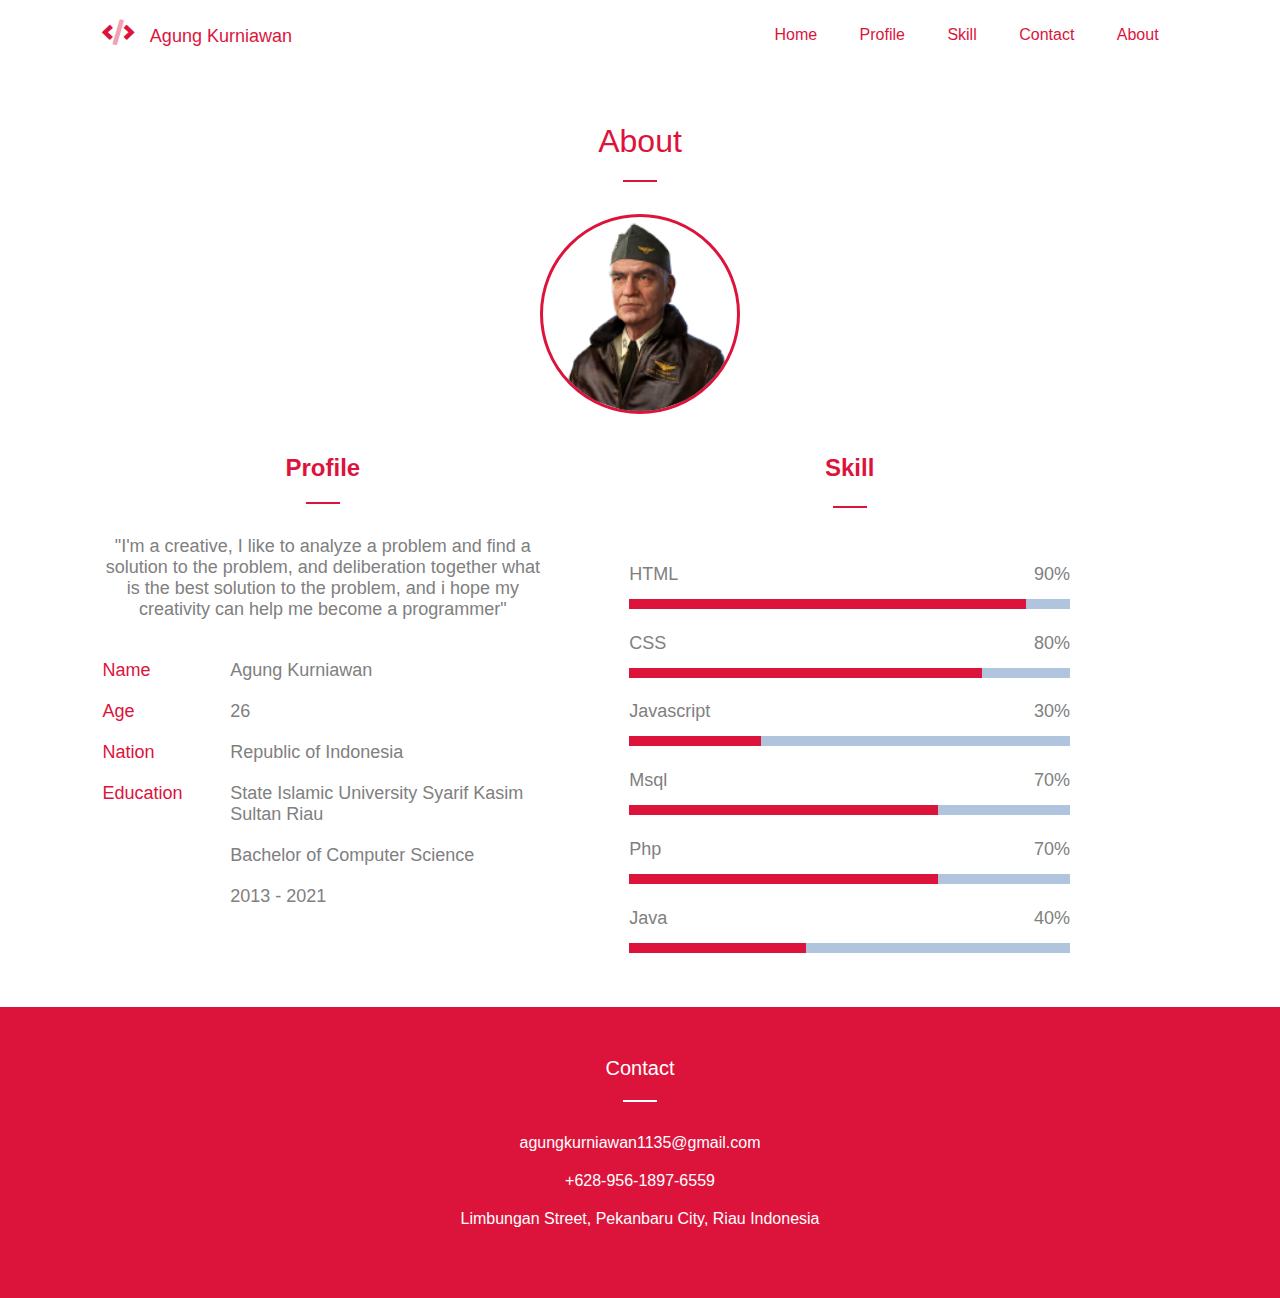
==== commit e2267b95: "Update about.html" ====
--- a/about.html
+++ b/about.html
@@ -112,9 +112,9 @@
                         </div>
                     </div>
 
-                    <!-- Javasript -->
+                    <!-- Javascript -->
                     <div class="skill-info">
-                        <h4>Javasript</h4>
+                        <h4>Javascript</h4>
                         <h4>30%</h4>
                     </div>
                     <div class="bar">
@@ -181,4 +181,4 @@
 
 
     </body>
-</html>+</html>
--- a/style.css
+++ b/style.css
@@ -129,7 +129,7 @@
     margin: 0;
 }
 .header .image {
-    background-image: url(/banner.jpg);
+    background-image: url(banner.jpg);
     background-size: 100%;
     background-repeat: no-repeat;
 }
@@ -536,4 +536,4 @@
         grid-template-columns: 100%;
         grid-template-rows: auto;
     }
-}+}
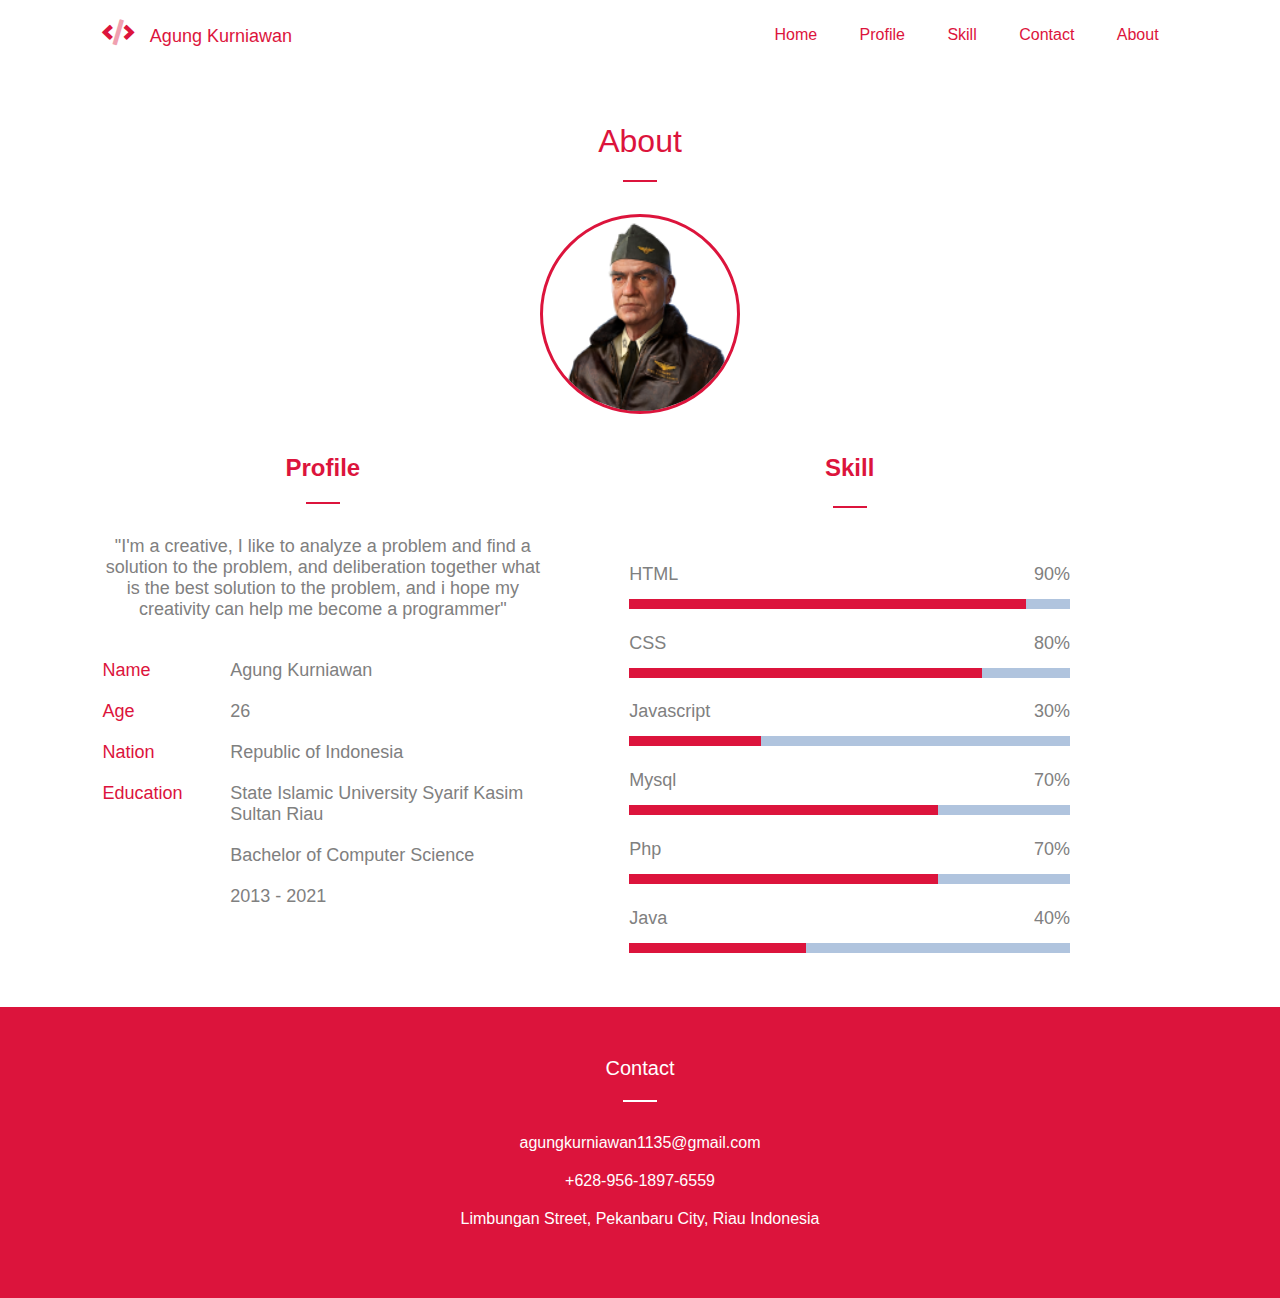
==== commit b5e36e56: "Update about.html" ====
--- a/about.html
+++ b/about.html
@@ -125,7 +125,7 @@
 
                     <!-- Mysql -->
                     <div class="skill-info">
-                        <h4>Msql</h4>
+                        <h4>Mysql</h4>
                         <h4>70%</h4>
                     </div>
                     <div class="bar">
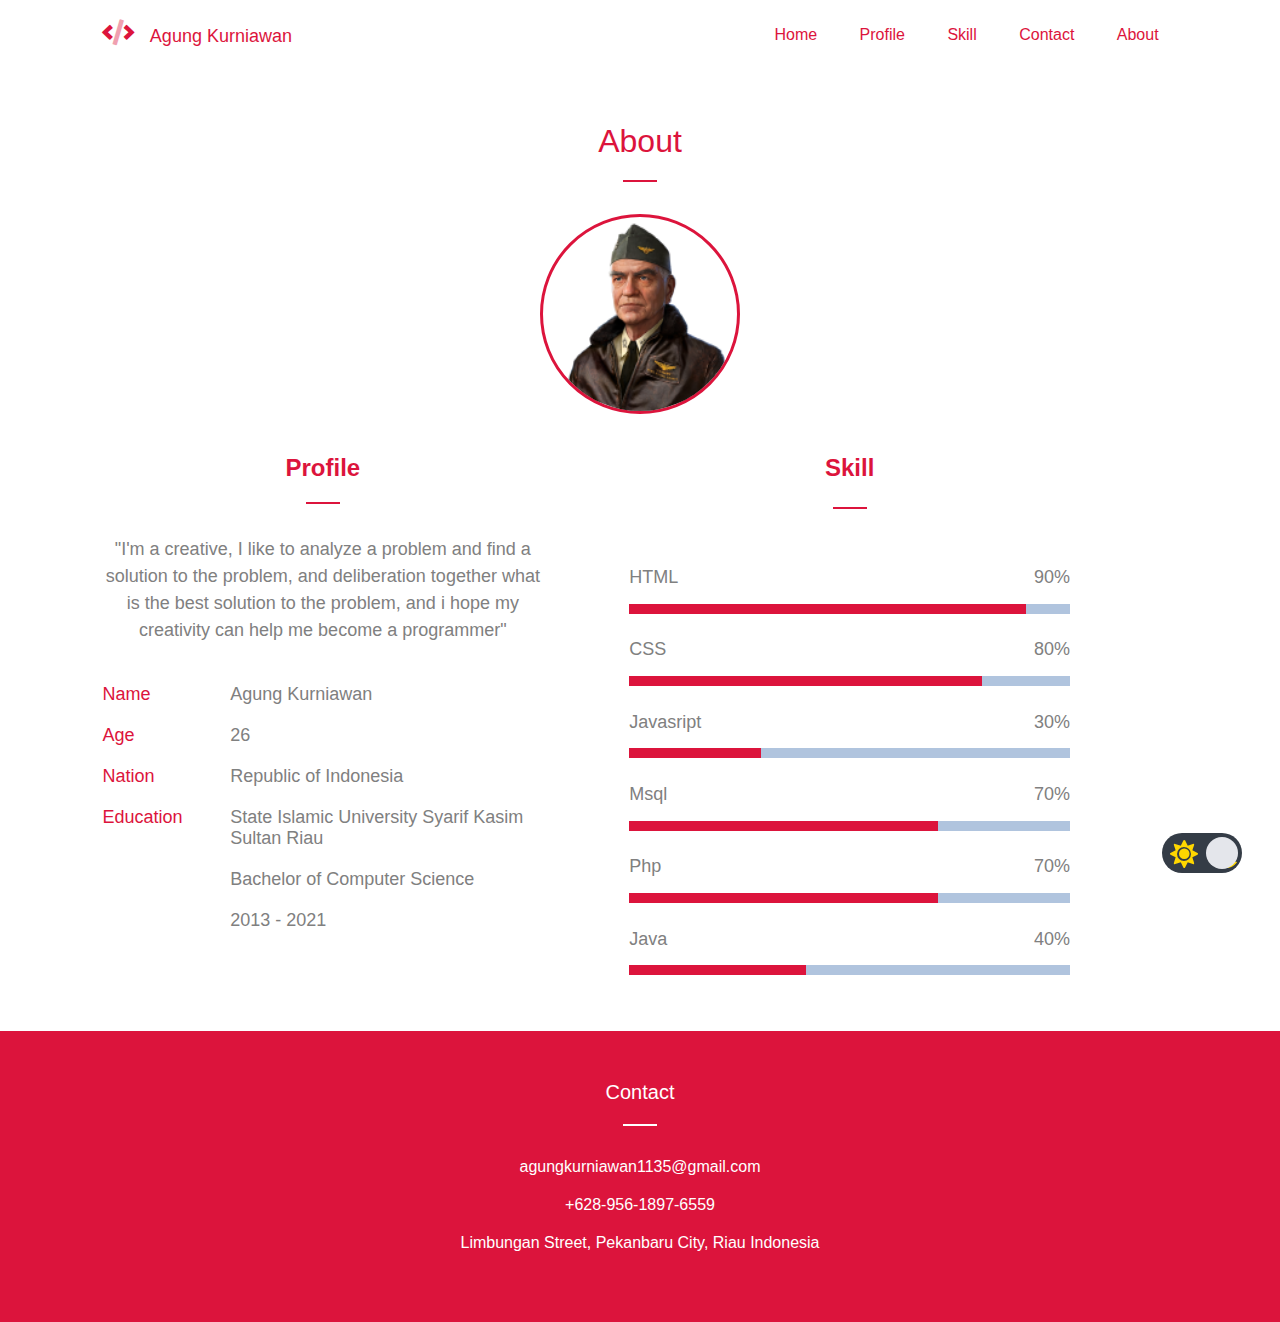
==== commit 4ccc9631: "Add files via upload" ====
--- a/about.html
+++ b/about.html
@@ -8,54 +8,70 @@
     <link rel="stylesheet" href="style.css">
     <link rel="stylesheet" href="awesome/css/all.min.css">
 </head>
-    <body>
-        <input id="button" type="checkbox">
-        <!-- Navbar -->
-        <div class="navbar-fixed">
-            <div class="navbar-relative">
-                <i class="fad fa-code"></i>
-                <a href="#">Agung Kurniawan</a>
+<body>
+    <!-- responsive button -->
+    <input id="button" type="checkbox">
+    <!-- Light and dark -->
+    <input id="light-dark" class="change" type="checkbox">
 
-                <!-- navbar adaptive -->
-                <div class="navbar-absolute">
-                    <a href="index.html">Home</a>
-                    <a href="#profile">Profile</a>
-                    <a href="#skill">Skill</a>
-                    <a href="#contact">Contact</a>
-                    <a href="#about">About</a>
-                </div>
+    <!-- Navbar -->
+    <div class="navbar-fixed">
+        <div class="navbar-relative">
+            <i class="fad fa-code"></i>
+            <a href="#">Agung Kurniawan</a>
 
-                <!-- button list -->
-                <div class="button-list">
-                    <label for="button" class="fa fa-bars"></label>
-                </div>
+            <!-- navbar adaptive -->
+            <div class="navbar-absolute">
+                <a href="index.html">Home</a>
+                <a href="#profile">Profile</a>
+                <a href="#skill">Skill</a>
+                <a href="#contact">Contact</a>
+                <a href="about.html">About</a>
+            </div>
+
+            <!-- button list -->
+            <div class="button-list">
+                <label for="button" class="fa fa-bars"></label>
             </div>
         </div>
+    </div>
 
 
-        <!-- navbar responsive -->
-        <div class="navbar-responsive">
-            <a href="index.html">Home</a>
-            <a href="#profile">Profile</a>
-            <a href="#skill">Skill</a>
-            <a href="#contact">Contact</a>
-            <a href="#about">About</a>
-        </div>
+    <!-- navbar responsive -->
+    <div class="navbar-responsive">
+        <a href="index.html">Home</a>
+        <a href="#profile">Profile</a>
+        <a href="#skill">Skill</a>
+        <a href="#contact">Contact</a>
+        <a href="about.html">About</a>
+    </div>
 
-        
-        <!-- About -->
+
+    
+    <!-- Button light-dark -->
+    <div class="light-dark">
+        <label for="light-dark" class="light-dark-button"></label>
+        <i class="fas fa-sun"></i>
+        <i class="fas fa-moon"></i>
+    </div>
+
+
+
+
+    <!-- About -->
+    <div class="about-main">
         <div class="about" id="about">
             <h1>About</h1>
             <div class="garis">
-
+    
             </div>
             <img src="halsey.png" alt="profile">
-
+    
             <div class="about-info">
                 <div class="profile" id="profile">
                     <h2>Profile</h2>
                     <div class="garis">
-
+    
                     </div>
                     <div class="profile-info">
                         <p>"I'm a creative, I like to analyze a problem and find a solution to the problem, and deliberation together what is the best solution to the problem, and i hope my creativity can help me become a programmer"</p>
@@ -63,15 +79,15 @@
                             <!-- name -->
                             <h5>Name</h5>
                             <h5>Agung Kurniawan</h5>
-
+    
                             <!-- age -->
                             <h5>Age</h5>
                             <h5>26</h5>
-
+    
                             <!-- nation -->
                             <h5>Nation</h5>
                             <h5>Republic of Indonesia</h5>
-
+    
                             <!-- study -->
                             <h5>Education</h5>
                             <h5>State Islamic University Syarif Kasim Sultan Riau </h5>
@@ -79,16 +95,16 @@
                             <h5>Bachelor of Computer Science</h5>
                             <h5></h5>
                             <h5>2013 - 2021</h5>
-
+    
                         </div>
                     </div>
                 </div>
-
-
+    
+    
                 <div class="skill" id="skill">
                     <h2>Skill</h2>
                     <div class="garis">
-
+    
                     </div>
                     <!-- HTML -->
                     <div class="skill-info">
@@ -97,10 +113,10 @@
                     </div>
                     <div class="bar">
                         <div class="rate html">
-
+    
                         </div>
                     </div>
-
+    
                     <!-- CSS -->
                     <div class="skill-info">
                         <h4>CSS</h4>
@@ -108,32 +124,32 @@
                     </div>
                     <div class="bar">
                         <div class="rate css">
-
+    
                         </div>
                     </div>
-
-                    <!-- Javascript -->
+    
+                    <!-- Javasript -->
                     <div class="skill-info">
-                        <h4>Javascript</h4>
+                        <h4>Javasript</h4>
                         <h4>30%</h4>
                     </div>
                     <div class="bar">
                         <div class="rate javascript">
-
+    
                         </div>
                     </div>
-
+    
                     <!-- Mysql -->
                     <div class="skill-info">
-                        <h4>Mysql</h4>
+                        <h4>Msql</h4>
                         <h4>70%</h4>
                     </div>
                     <div class="bar">
                         <div class="rate mysql">
-
+    
                         </div>
                     </div>
-
+    
                     <!-- Php -->
                     <div class="skill-info">
                         <h4>Php</h4>
@@ -141,10 +157,10 @@
                     </div>
                     <div class="bar">
                         <div class="rate php">
-
+    
                         </div>
                     </div>
-
+    
                     <!-- Java -->
                     <div class="skill-info">
                         <h4>Java</h4>
@@ -152,33 +168,30 @@
                     </div>
                     <div class="bar">
                         <div class="rate java">
-
+    
                         </div>
                     </div>
-
-                    
+    
                 </div>
             </div>
         </div>
+    </div>        
 
 
-       
 
 
-        <!-- footer -->
-        <div class="footer">
-            <h4 id="contact">Contact</h4>
-            <div class="garis">
+    <!-- footer -->
+    <div class="footer">
+        <h4 id="contact">Contact</h4>
+        <div class="garis">
 
-            </div>
-            <div class="contact-list">
-                <a href="mailto:agungkurniawan1135@gmail.com">agungkurniawan1135@gmail.com
-                </a>
-                <a href="tel:+628-956-1897-6559">+628-956-1897-6559</a>
-                <h4>Limbungan Street, Pekanbaru City, Riau Indonesia</h4>
-            </div>
         </div>
-
-
-    </body>
-</html>
+        <div class="contact-list">
+            <a href="mailto:agungkurniawan1135@gmail.com">agungkurniawan1135@gmail.com
+            </a>
+            <a href="tel:+628-956-1897-6559">+628-956-1897-6559</a>
+            <h4>Limbungan Street, Pekanbaru City, Riau Indonesia</h4>
+        </div>
+    </div>
+</body>
+</html>--- a/style.css
+++ b/style.css
@@ -6,6 +6,9 @@
     font-size: 16px;
     color: grey;
     margin: 0;
+}
+p {
+    line-height: 1.5em;
 }
 
 .navbar-fixed {
@@ -85,6 +88,7 @@
 .navbar-responsive {
     position: fixed;
     width: 100%;
+    margin-top: 53px;
     background-color:white;
     display: none;
 }
@@ -104,11 +108,13 @@
 
 
 
-
+.header-main {
+    width: 100%;
+}
 .header {
     width: 84%;
     height: 470px;
-    margin: 73px auto 0 auto;
+    margin: 53px auto 0 auto;
     display: grid;
     grid-template-columns: 50% 50%;
     box-sizing: border-box;
@@ -129,7 +135,7 @@
     margin: 0;
 }
 .header .image {
-    background-image: url(banner.jpg);
+    background-image: url(/banner.jpg);
     background-size: 100%;
     background-repeat: no-repeat;
 }
@@ -201,7 +207,9 @@
 
 
 
-
+.project-main {
+    width: 100%;
+}
 .project {
     width: 84%;
     margin: 0 auto;
@@ -316,10 +324,12 @@
 
 
 
-
+.about-main {
+    width: 100%;
+}
 .about {
     width: 84%;
-    margin: 73px auto 0 auto;
+    margin: 53px auto 0 auto;
     padding: 50px 0;
     box-sizing: border-box;
 }
@@ -473,6 +483,252 @@
 
 
 
+/* light and dark */
+input[type="checkbox"]#light-dark .change {
+    display: none;
+}
+
+.light-dark {
+    position: fixed;
+    bottom: 3%;
+    right: 3%;
+    background-color: #343c46;
+    width: 80px;
+    height: 40px;
+    border-radius: 20px;
+    box-sizing: border-box;
+    display: grid;
+    grid-template-columns: 50% 50%;
+}
+.light-dark i {
+    font-size: 28px;
+    padding: 8px;
+    color: gold;
+    text-align: center;
+}
+.light-dark .light-dark-button {
+    background-color: #E4E6EB;
+    position: absolute;
+    top: 0;
+    right: 0;
+    width: 32px;
+    height: 32px;
+    border-radius: 50%;
+    margin: 4px;
+    box-sizing: border-box;
+    cursor: pointer;
+}
+input[type="checkbox"]#light-dark.change:checked ~ .light-dark {
+    background-color: #E4E6EB;
+    /* transition: all 1s ease-in-out; */
+}
+input[type="checkbox"]#light-dark.change:checked ~ .light-dark .light-dark-button {
+    background-color: #343c46;
+    position: absolute;
+    top: 0;
+    left: 0;
+    /* transition: all 1s ease-in-out; */
+
+}
+
+
+
+
+/* Body light-dark */
+input[type="checkbox"]#light-dark.change:checked  body {
+    background-color: #343c46;
+    transition: all 1s ease-in-out;
+}
+
+
+
+
+/* Navbar light-dark */
+input[type="checkbox"]#light-dark.change:checked ~ .navbar-fixed {
+    background-color:#343c46;
+    transition: all 1s ease-in-out;
+}
+input[type="checkbox"]#light-dark.change:checked ~ .navbar-fixed .navbar-relative i {
+    color:#E4E6EB;
+}
+input[type="checkbox"]#light-dark.change:checked ~ .navbar-fixed .navbar-relative a {
+    color:#E4E6EB;
+}
+
+
+
+/* Header light-dark */
+input[type="checkbox"]#light-dark.change:checked ~ .header-main {
+    background-color:#343c46;
+    transition: all 1s ease-in-out;
+}
+input[type="checkbox"]#light-dark.change:checked ~ .header-main .header .title h1, h2 {
+    color:#E4E6EB;
+}
+input[type="checkbox"]#light-dark.change:checked ~ .header-main .header .title h2 {
+    color:#E4E6EB;
+}
+
+
+
+/* Service light-dark */
+input[type="checkbox"]#light-dark.change:checked ~ .service {
+    background-color:#343c46;
+    transition: all 1s ease-in-out;
+}
+input[type="checkbox"]#light-dark.change:checked ~ .service h2 {
+    color:#E4E6EB;
+}
+input[type="checkbox"]#light-dark.change:checked ~ .service .garis {
+    border-top: 2px solid #E4E6EB;
+}
+input[type="checkbox"]#light-dark.change:checked ~ .service .info {
+    background-color:#2a4858;
+    transition: all 1s ease-in-out;
+}
+input[type="checkbox"]#light-dark.change:checked ~ .service .info i {
+    color:#E4E6EB;
+}
+input[type="checkbox"]#light-dark.change:checked ~ .service .info h3 {
+    color:#E4E6EB;
+}
+input[type="checkbox"]#light-dark.change:checked ~ .service .info p {
+    color:#E4E6EB;
+}
+
+
+
+
+
+/* Project light-dark  */
+input[type="checkbox"]#light-dark.change:checked ~ .project-main {
+    background-color:#343c46;
+    transition: all 1s ease-in-out;
+}
+input[type="checkbox"]#light-dark.change:checked ~ .project-main .project h1 {
+    color:#E4E6EB;
+}
+input[type="checkbox"]#light-dark.change:checked ~ .project-main .project h2 {
+    color:#E4E6EB;
+}
+input[type="checkbox"]#light-dark.change:checked ~ .project-main .project .garis {
+    border-top: 2px solid #E4E6EB;
+}
+input[type="checkbox"]#light-dark.change:checked ~ .project-main .project p {
+    color:#E4E6EB;
+}
+input[type="checkbox"]#light-dark.change:checked ~ .project-main .project a {
+    color:#E4E6EB;
+    border: 1px solid #E4E6EB;
+}
+input[type="checkbox"]#light-dark.change:checked ~ .project-main .project a:hover {
+    color:#343c46;
+    background-color: #E4E6EB;
+}
+
+
+
+
+/* Footer light-dark */
+input[type="checkbox"]#light-dark.change:checked ~ .footer {
+    background-color:#343c46;
+    transition: all 1s ease-in-out;
+}
+input[type="checkbox"]#light-dark.change:checked ~ .footer h4 {
+    color:#E4E6EB;
+}
+input[type="checkbox"]#light-dark.change:checked ~ .footer a {
+    color:#E4E6EB;
+}
+
+
+
+
+
+/* Button list light-dark */
+input[type="checkbox"]#light-dark.change:checked ~ .navbar-fixed .navbar-relative .button-list .fa.fa-bars {
+    color:#E4E6EB;
+}
+
+/* Navbar responsive light-dark */
+input[type="checkbox"]#light-dark.change:checked ~ .navbar-responsive {
+    background-color:#343c46;
+}
+input[type="checkbox"]#light-dark.change:checked ~ .navbar-responsive a {
+    color:#E4E6EB;
+}
+input[type="checkbox"]#light-dark.change:checked ~ .navbar-responsive a:hover {
+    color:#343c46;
+    background-color: #E4E6EB;
+}
+
+
+
+
+
+/* About light-dark */
+input[type="checkbox"]#light-dark.change:checked ~ .about-main {
+    background-color:#343c46;
+    transition: all 1s ease-in-out;
+}
+input[type="checkbox"]#light-dark.change:checked ~ .about-main .about h1 {
+    color:#E4E6EB;
+}
+input[type="checkbox"]#light-dark.change:checked ~ .about-main .about .garis {
+    border-top: 2px solid #E4E6EB;
+}
+input[type="checkbox"]#light-dark.change:checked ~ .about-main .about img {
+    border: 2px solid #E4E6EB;
+}
+input[type="checkbox"]#light-dark.change:checked ~ .about-main .about img:hover {
+    background-color: #E4E6EB;
+}
+
+
+input[type="checkbox"]#light-dark.change:checked ~ .about-main .about .about-info .profile h2 {
+    color: #E4E6EB;
+}
+input[type="checkbox"]#light-dark.change:checked ~ .about-main .about .about-info .profile .profile-info p {
+    color: #E4E6EB;
+}
+input[type="checkbox"]#light-dark.change:checked ~ .about-main .about .about-info .profile .profile-info .bio h5 {
+    color: #E4E6EB;
+}
+input[type="checkbox"]#light-dark.change:checked ~ .about-main .about .about-info .profile .profile-info .bio h5:nth-child(odd) {
+    font-weight: 500;
+}
+
+
+input[type="checkbox"]#light-dark.change:checked ~ .about-main .about .about-info .skill h2 {
+    color: #E4E6EB;
+}
+input[type="checkbox"]#light-dark.change:checked ~ .about-main .about .about-info .skill .skill-info h4 {
+    color: #E4E6EB;
+}
+input[type="checkbox"]#light-dark.change:checked ~ .about-main .about .about-info .skill .bar .rate.html {
+    background-color: #E4E6EB;
+}
+input[type="checkbox"]#light-dark.change:checked ~ .about-main .about .about-info .skill .bar .rate.css {
+    background-color: #E4E6EB;
+}
+input[type="checkbox"]#light-dark.change:checked ~ .about-main .about .about-info .skill .bar .rate.rate.javascript {
+    background-color: #E4E6EB;
+}
+input[type="checkbox"]#light-dark.change:checked ~ .about-main .about .about-info .skill .bar .rate.mysql {
+    background-color: #E4E6EB;
+}
+input[type="checkbox"]#light-dark.change:checked ~ .about-main .about .about-info .skill .bar .rate.php {
+    background-color: #E4E6EB;
+}
+input[type="checkbox"]#light-dark.change:checked ~ .about-main .about .about-info .skill .bar .rate.java {
+    background-color: #E4E6EB;
+}
+
+
+
+
+
+
 
 
 
@@ -494,7 +750,7 @@
         width: 84%;
         height: 650px;
         display: grid;
-        margin: 73px auto 0 auto;
+        margin: 53px auto 0 auto;
         grid-template-columns: 100%;
         grid-template-rows: 50% 50%;
 	}
@@ -536,4 +792,4 @@
         grid-template-columns: 100%;
         grid-template-rows: auto;
     }
-}
+}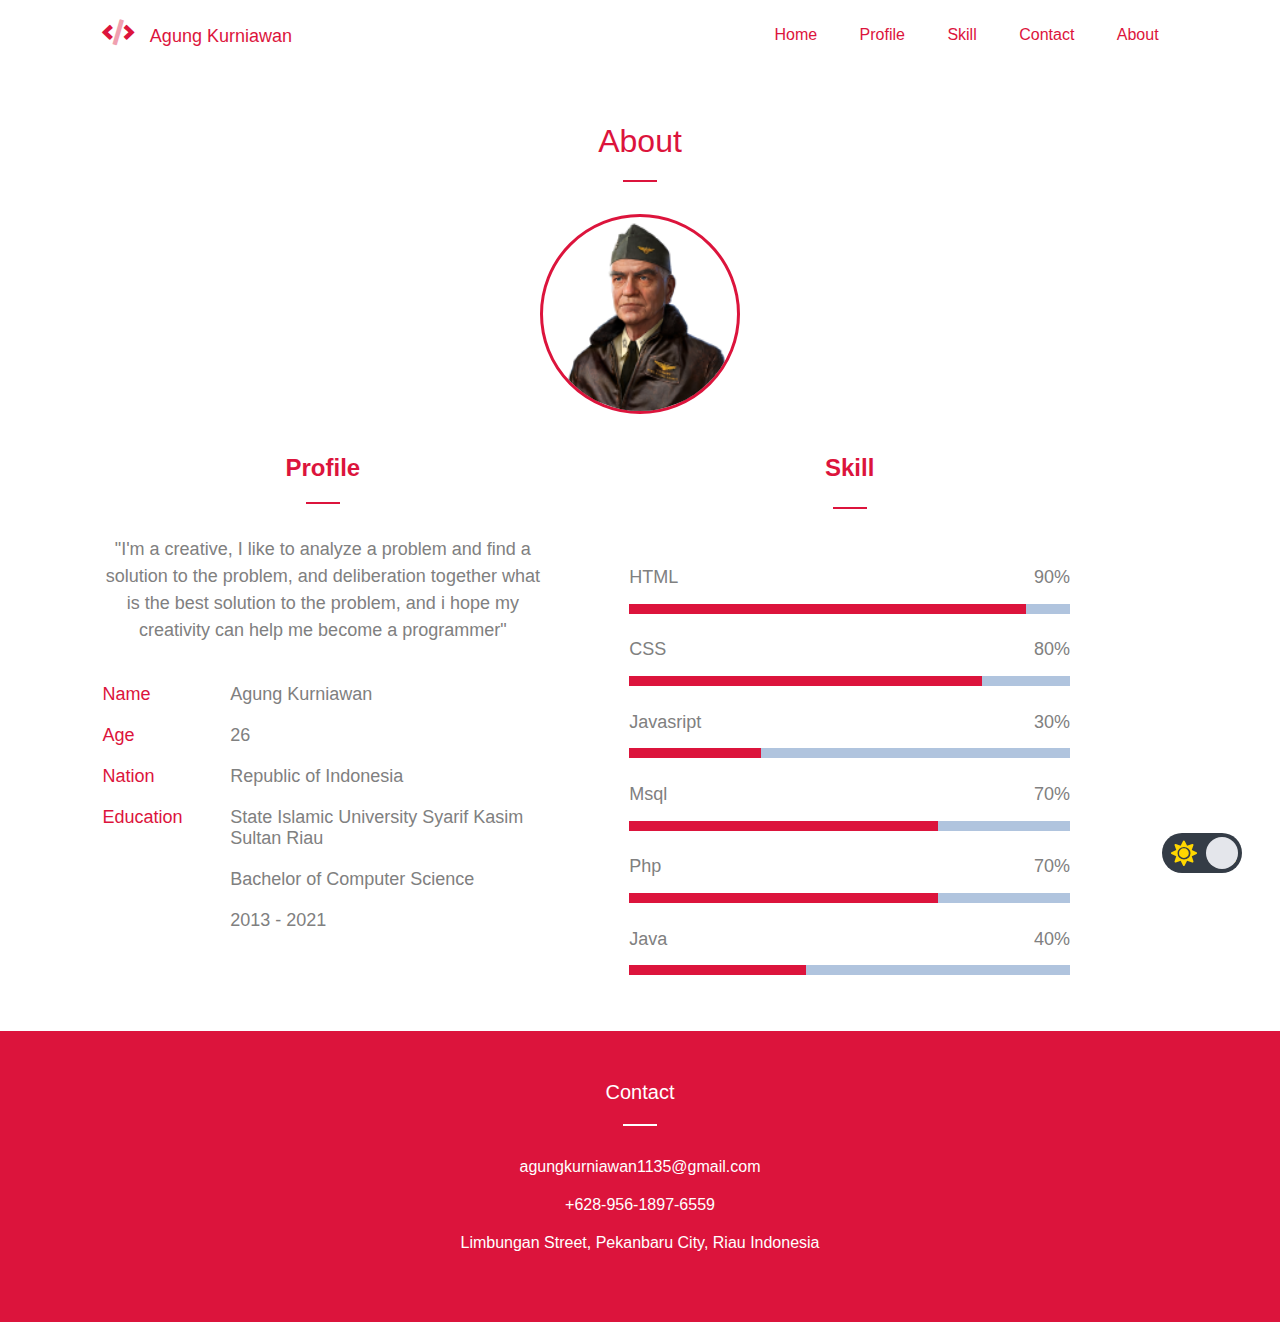
==== commit b4c4dc98: "Add files via upload" ====
--- a/about.html
+++ b/about.html
@@ -26,7 +26,7 @@
                 <a href="#profile">Profile</a>
                 <a href="#skill">Skill</a>
                 <a href="#contact">Contact</a>
-                <a href="about.html">About</a>
+                <a href="#about">About</a>
             </div>
 
             <!-- button list -->
@@ -43,7 +43,7 @@
         <a href="#profile">Profile</a>
         <a href="#skill">Skill</a>
         <a href="#contact">Contact</a>
-        <a href="about.html">About</a>
+        <a href="#about">About</a>
     </div>
 
 
--- a/style.css
+++ b/style.css
@@ -9,6 +9,12 @@
 }
 p {
     line-height: 1.5em;
+}
+a:active {
+    background-color: transparent;
+}
+label:active {
+    background-color: transparent;
 }
 
 .navbar-fixed {
@@ -88,7 +94,7 @@
 .navbar-responsive {
     position: fixed;
     width: 100%;
-    margin-top: 53px;
+    margin-top: 51px;
     background-color:white;
     display: none;
 }
@@ -135,7 +141,7 @@
     margin: 0;
 }
 .header .image {
-    background-image: url(/banner.jpg);
+    background-image: url(banner.jpg);
     background-size: 100%;
     background-repeat: no-repeat;
 }
@@ -485,6 +491,9 @@
 
 /* light and dark */
 input[type="checkbox"]#light-dark .change {
+    position: fixed;
+    top: 0;
+    left: 0;
     display: none;
 }
 
@@ -501,8 +510,8 @@
     grid-template-columns: 50% 50%;
 }
 .light-dark i {
-    font-size: 28px;
-    padding: 8px;
+    font-size: 26px;
+    padding: 9px;
     color: gold;
     text-align: center;
 }
@@ -734,6 +743,12 @@
 
 /* responsive design */
 @media screen and (max-width:680px){
+    a:active {
+        background-color: transparent;
+    }
+    label:active {
+        background-color: transparent;
+    }
     .navbar-relative a {
         visibility: hidden;
     }
@@ -750,7 +765,7 @@
         width: 84%;
         height: 650px;
         display: grid;
-        margin: 53px auto 0 auto;
+        margin: 51px auto 0 auto;
         grid-template-columns: 100%;
         grid-template-rows: 50% 50%;
 	}
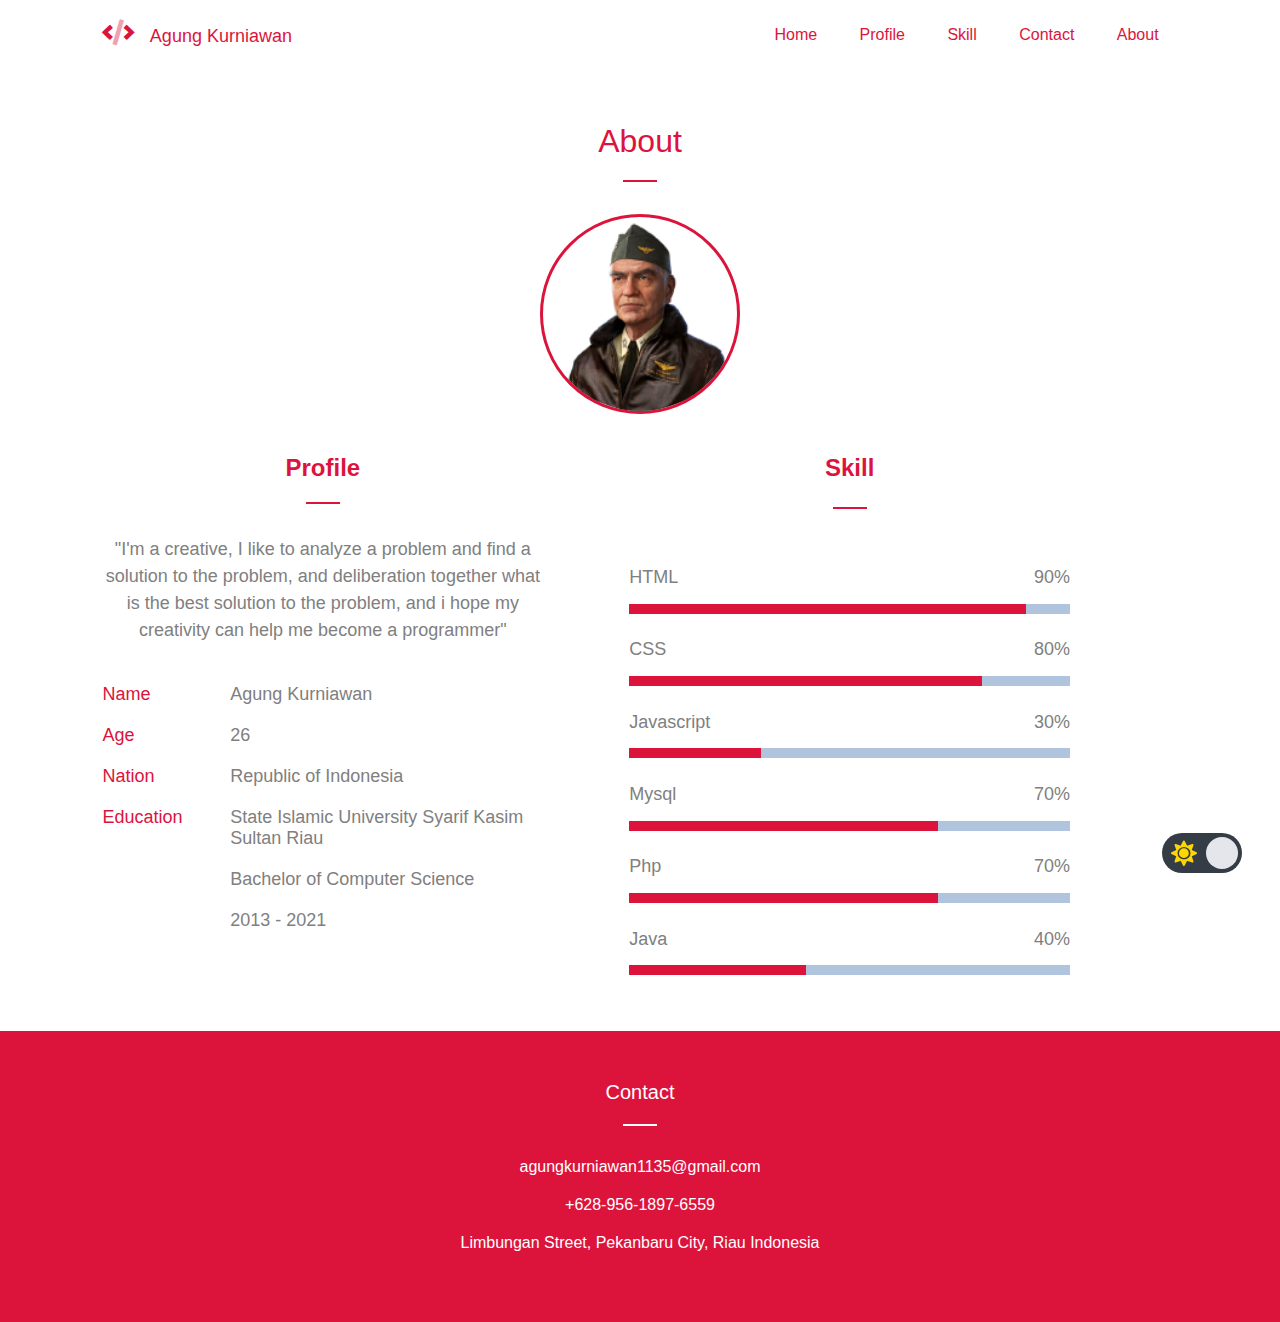
==== commit d73ca5ed: "Add files via upload" ====
--- a/about.html
+++ b/about.html
@@ -130,7 +130,7 @@
     
                     <!-- Javasript -->
                     <div class="skill-info">
-                        <h4>Javasript</h4>
+                        <h4>Javascript</h4>
                         <h4>30%</h4>
                     </div>
                     <div class="bar">
@@ -141,7 +141,7 @@
     
                     <!-- Mysql -->
                     <div class="skill-info">
-                        <h4>Msql</h4>
+                        <h4>Mysql</h4>
                         <h4>70%</h4>
                     </div>
                     <div class="bar">
--- a/style.css
+++ b/style.css
@@ -120,7 +120,7 @@
 .header {
     width: 84%;
     height: 470px;
-    margin: 53px auto 0 auto;
+    margin: 51px auto 0 auto;
     display: grid;
     grid-template-columns: 50% 50%;
     box-sizing: border-box;
@@ -687,7 +687,7 @@
     border-top: 2px solid #E4E6EB;
 }
 input[type="checkbox"]#light-dark.change:checked ~ .about-main .about img {
-    border: 2px solid #E4E6EB;
+    border: 3px solid #E4E6EB;
 }
 input[type="checkbox"]#light-dark.change:checked ~ .about-main .about img:hover {
     background-color: #E4E6EB;
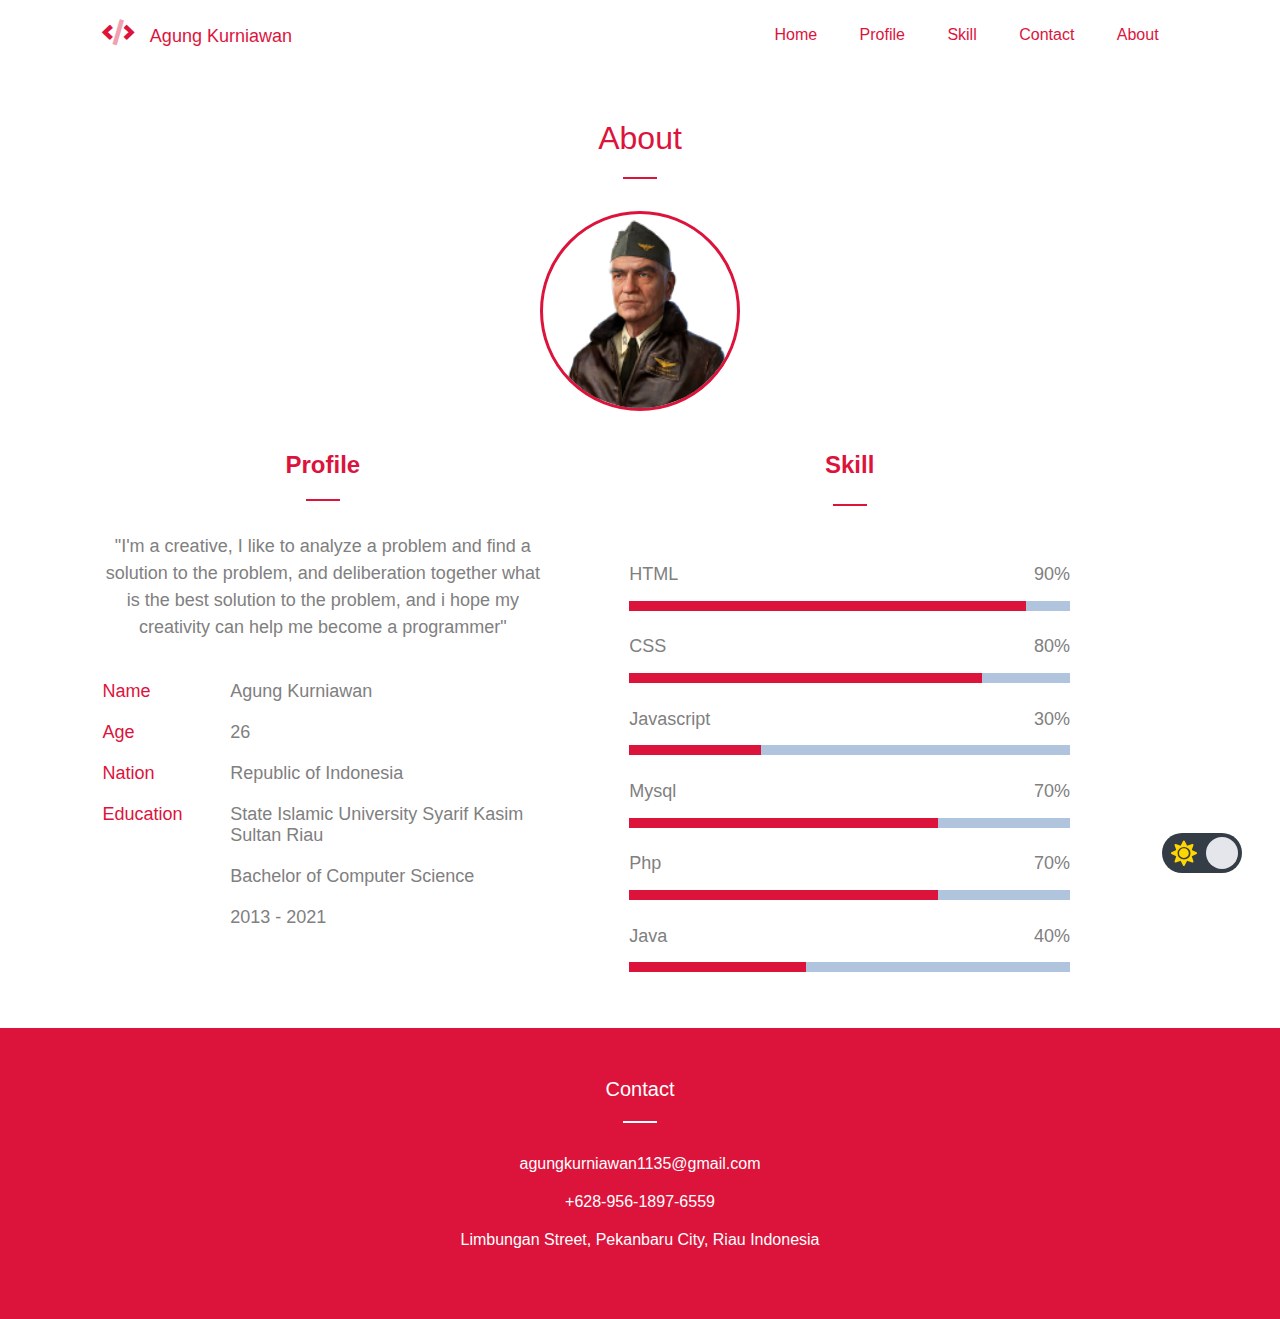
==== commit f247f622: "Update about.html" ====
--- a/about.html
+++ b/about.html
@@ -26,7 +26,7 @@
                 <a href="#profile">Profile</a>
                 <a href="#skill">Skill</a>
                 <a href="#contact">Contact</a>
-                <a href="#about">About</a>
+                <a href="#">About</a>
             </div>
 
             <!-- button list -->
@@ -43,7 +43,7 @@
         <a href="#profile">Profile</a>
         <a href="#skill">Skill</a>
         <a href="#contact">Contact</a>
-        <a href="#about">About</a>
+        <a href="#">About</a>
     </div>
 
 
@@ -194,4 +194,4 @@
         </div>
     </div>
 </body>
-</html>+</html>
--- a/style.css
+++ b/style.css
@@ -94,7 +94,7 @@
 .navbar-responsive {
     position: fixed;
     width: 100%;
-    margin-top: 51px;
+    margin-top: 50px;
     background-color:white;
     display: none;
 }
@@ -116,34 +116,36 @@
 
 .header-main {
     width: 100%;
-}
-.header {
+    margin:50px 0 0 0;
+    padding: 50px 0;
+    box-sizing: border-box;
+}
+.header-main .header {
     width: 84%;
-    height: 470px;
-    margin: 51px auto 0 auto;
-    display: grid;
+    display: grid;
+    margin: 0 auto;
     grid-template-columns: 50% 50%;
-    box-sizing: border-box;
-}
-.header .title h1 {
+}
+.header-main .header .title {
+    box-sizing: border-box;
+}
+.header-main .header .title h1 {
     padding: 30px 0 0 0;
     margin: 0;
 }
-.header .title h1:first-of-type {
+.header-main .header .title h1:first-of-type {
     font-size: 24px;
-    padding: 60px 0 0 0;
-    margin: 0;
-}
-.header .title h2 {
+    margin: 0;
+    padding-top: 0;
+}
+.header-main .header .title h2 {
     color:crimson;
     font-size: 24px;
     padding: 30px 0 0 0;
     margin: 0;
 }
-.header .image {
-    background-image: url(banner.jpg);
-    background-size: 100%;
-    background-repeat: no-repeat;
+.header-main .header img {
+    width: 100%;
 }
 
 
@@ -179,6 +181,7 @@
     grid-template-columns: 30% 30% 30%;
     grid-template-rows: auto;
     grid-column-gap: 5%;
+    box-sizing: border-box;
 }
 .service .card .design {
     background-color: white;
@@ -335,7 +338,7 @@
 }
 .about {
     width: 84%;
-    margin: 53px auto 0 auto;
+    margin: 50px auto 0 auto;
     padding: 50px 0;
     box-sizing: border-box;
 }
@@ -491,9 +494,6 @@
 
 /* light and dark */
 input[type="checkbox"]#light-dark .change {
-    position: fixed;
-    top: 0;
-    left: 0;
     display: none;
 }
 
@@ -577,6 +577,11 @@
 input[type="checkbox"]#light-dark.change:checked ~ .header-main .header .title h2 {
     color:#E4E6EB;
 }
+/* input[type="checkbox"]#light-dark.change:checked ~ .header-main .header .image  {
+    filter: grayscale(50%);
+    z-index: index -999;
+} */
+
 
 
 
@@ -614,6 +619,10 @@
     background-color:#343c46;
     transition: all 1s ease-in-out;
 }
+input[type="checkbox"]#light-dark.change:checked ~ .project-main .project .project-list .gray {
+    src: url(404-error-gray.png);
+}
+
 input[type="checkbox"]#light-dark.change:checked ~ .project-main .project h1 {
     color:#E4E6EB;
 }
@@ -623,14 +632,14 @@
 input[type="checkbox"]#light-dark.change:checked ~ .project-main .project .garis {
     border-top: 2px solid #E4E6EB;
 }
-input[type="checkbox"]#light-dark.change:checked ~ .project-main .project p {
-    color:#E4E6EB;
-}
-input[type="checkbox"]#light-dark.change:checked ~ .project-main .project a {
+input[type="checkbox"]#light-dark.change:checked ~ .project-main .project .project-list .list-info p {
+    color:#E4E6EB;
+}
+input[type="checkbox"]#light-dark.change:checked ~ .project-main .project .project-list .list-info a {
     color:#E4E6EB;
     border: 1px solid #E4E6EB;
 }
-input[type="checkbox"]#light-dark.change:checked ~ .project-main .project a:hover {
+input[type="checkbox"]#light-dark.change:checked ~ .project-main .project .project-list .list-info a:hover {
     color:#343c46;
     background-color: #E4E6EB;
 }
@@ -662,6 +671,7 @@
 /* Navbar responsive light-dark */
 input[type="checkbox"]#light-dark.change:checked ~ .navbar-responsive {
     background-color:#343c46;
+    transition: all 1s ease-in-out;
 }
 input[type="checkbox"]#light-dark.change:checked ~ .navbar-responsive a {
     color:#E4E6EB;
@@ -742,7 +752,7 @@
 
 
 /* responsive design */
-@media screen and (max-width:680px){
+@media screen and (max-width:768px){
     a:active {
         background-color: transparent;
     }
@@ -761,14 +771,19 @@
     .button-list {
         display: block;
     }
-    .header {
+    .header-main .header {
         width: 84%;
-        height: 650px;
         display: grid;
-        margin: 51px auto 0 auto;
         grid-template-columns: 100%;
-        grid-template-rows: 50% 50%;
+        grid-template-rows:auto auto;
+        box-sizing: border-box;
 	}
+    .header-main .header img {
+        padding-top: 20px;
+    }
+    .service {
+        margin: 0;
+    }
     .service .card {
         display: grid;
         width: 84%;
@@ -776,20 +791,21 @@
         grid-template-rows: auto;
         grid-row-gap: 50px;
     }
-    .project .project-list {
+
+    .project-main .project .project-list {
         width: 100%;
         display: grid;
         grid-template-columns: 100%;
         grid-template-rows: auto;
         grid-row-gap: 5px;
     }
-    .project .project-list .list-info h1 {
+    .project-main .project .project-list .list-info h1 {
         text-align: center;
     }
-    .project .project-list .list-info p {
+    .project-main .project .project-list .list-info p {
         text-align: center;
     }
-    .project .project-list .list-info a {
+    .project-main .project .project-list .list-info a {
         margin: 20px auto;
     }
     .footer .contact-list {
@@ -807,4 +823,4 @@
         grid-template-columns: 100%;
         grid-template-rows: auto;
     }
-}+}
